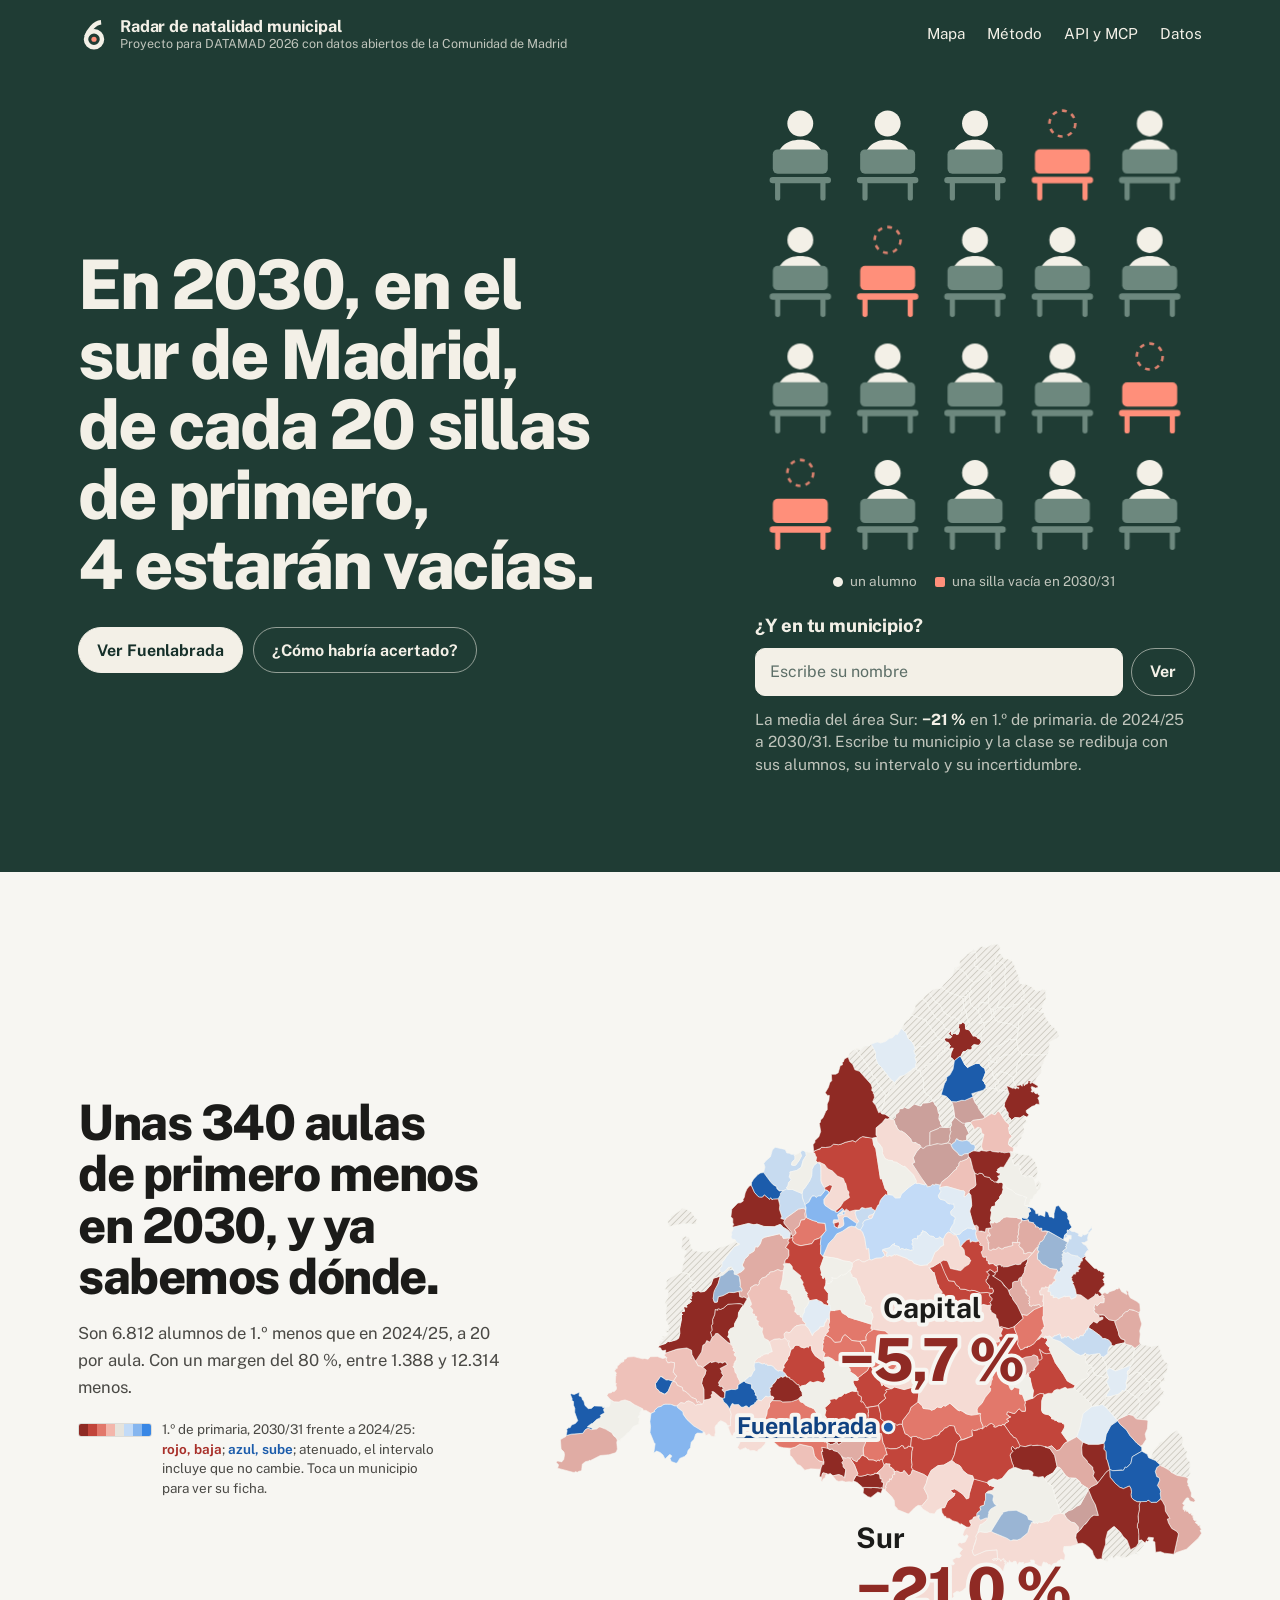
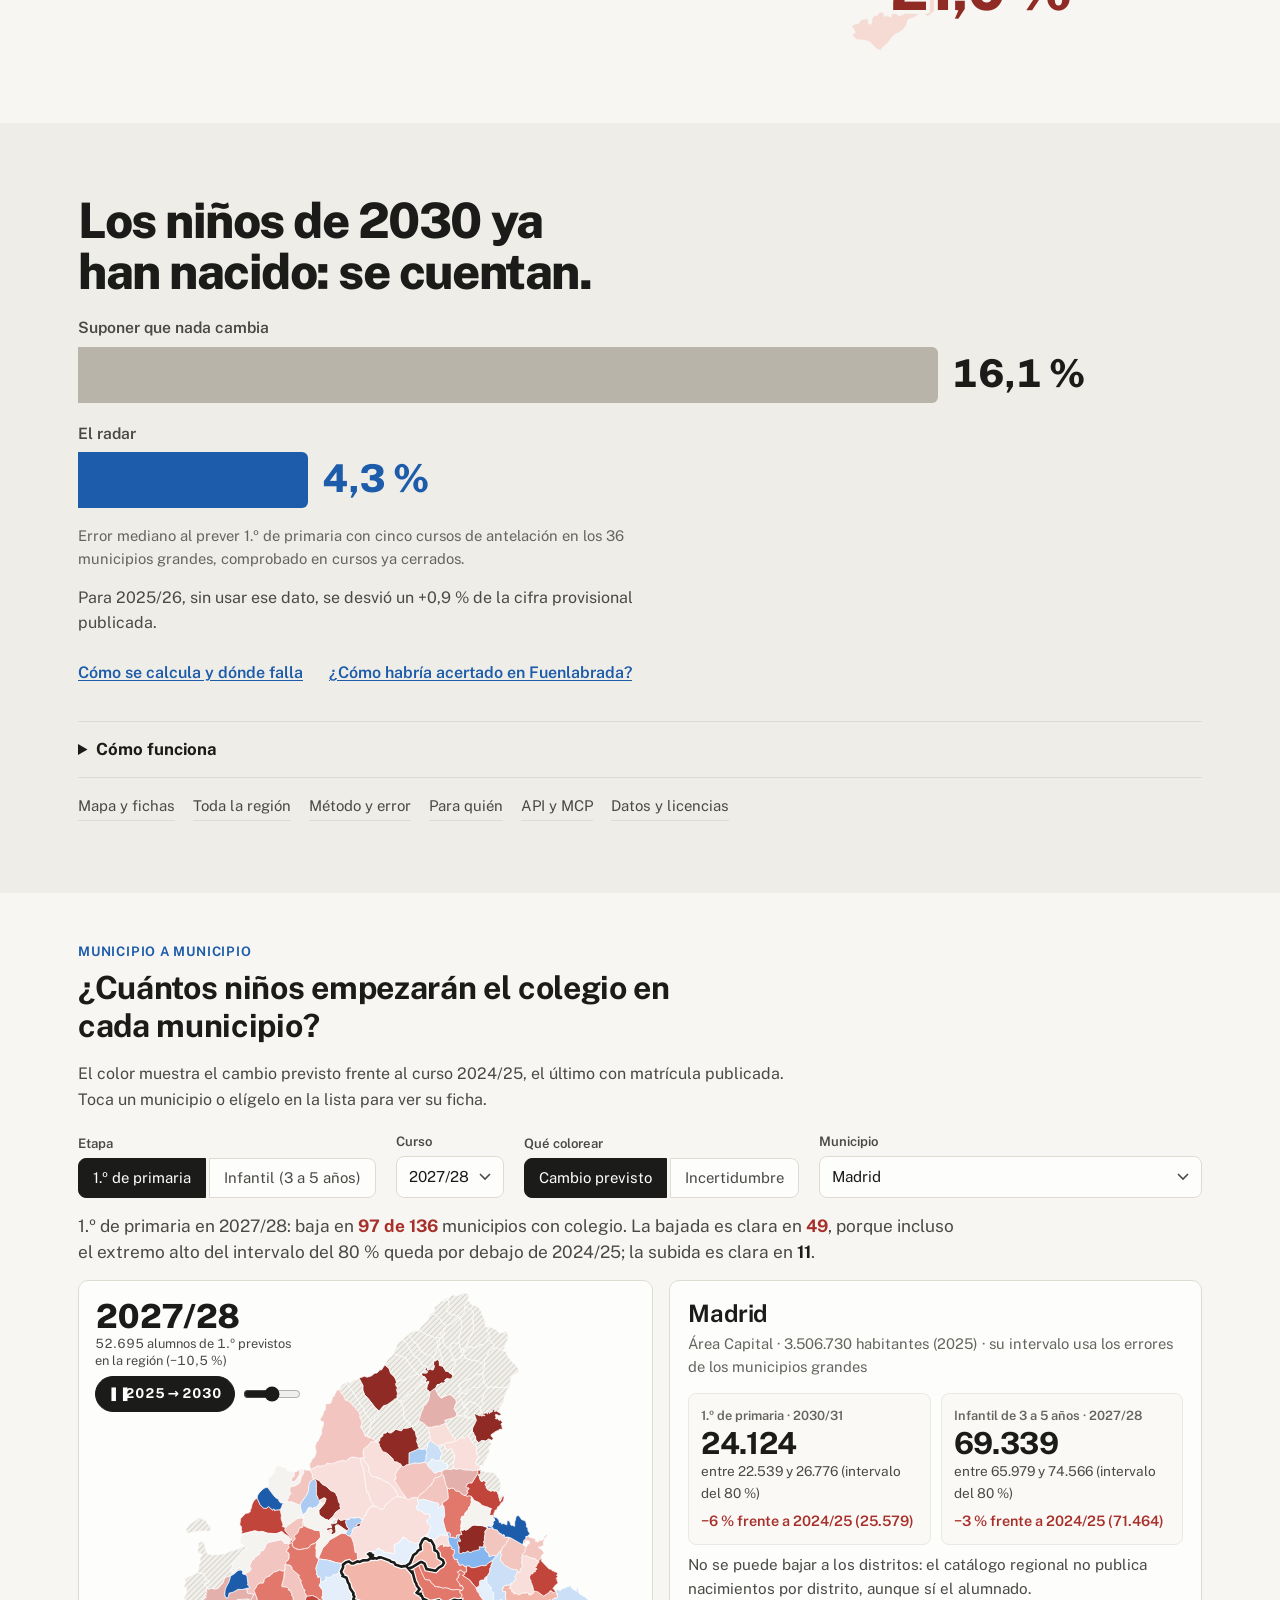
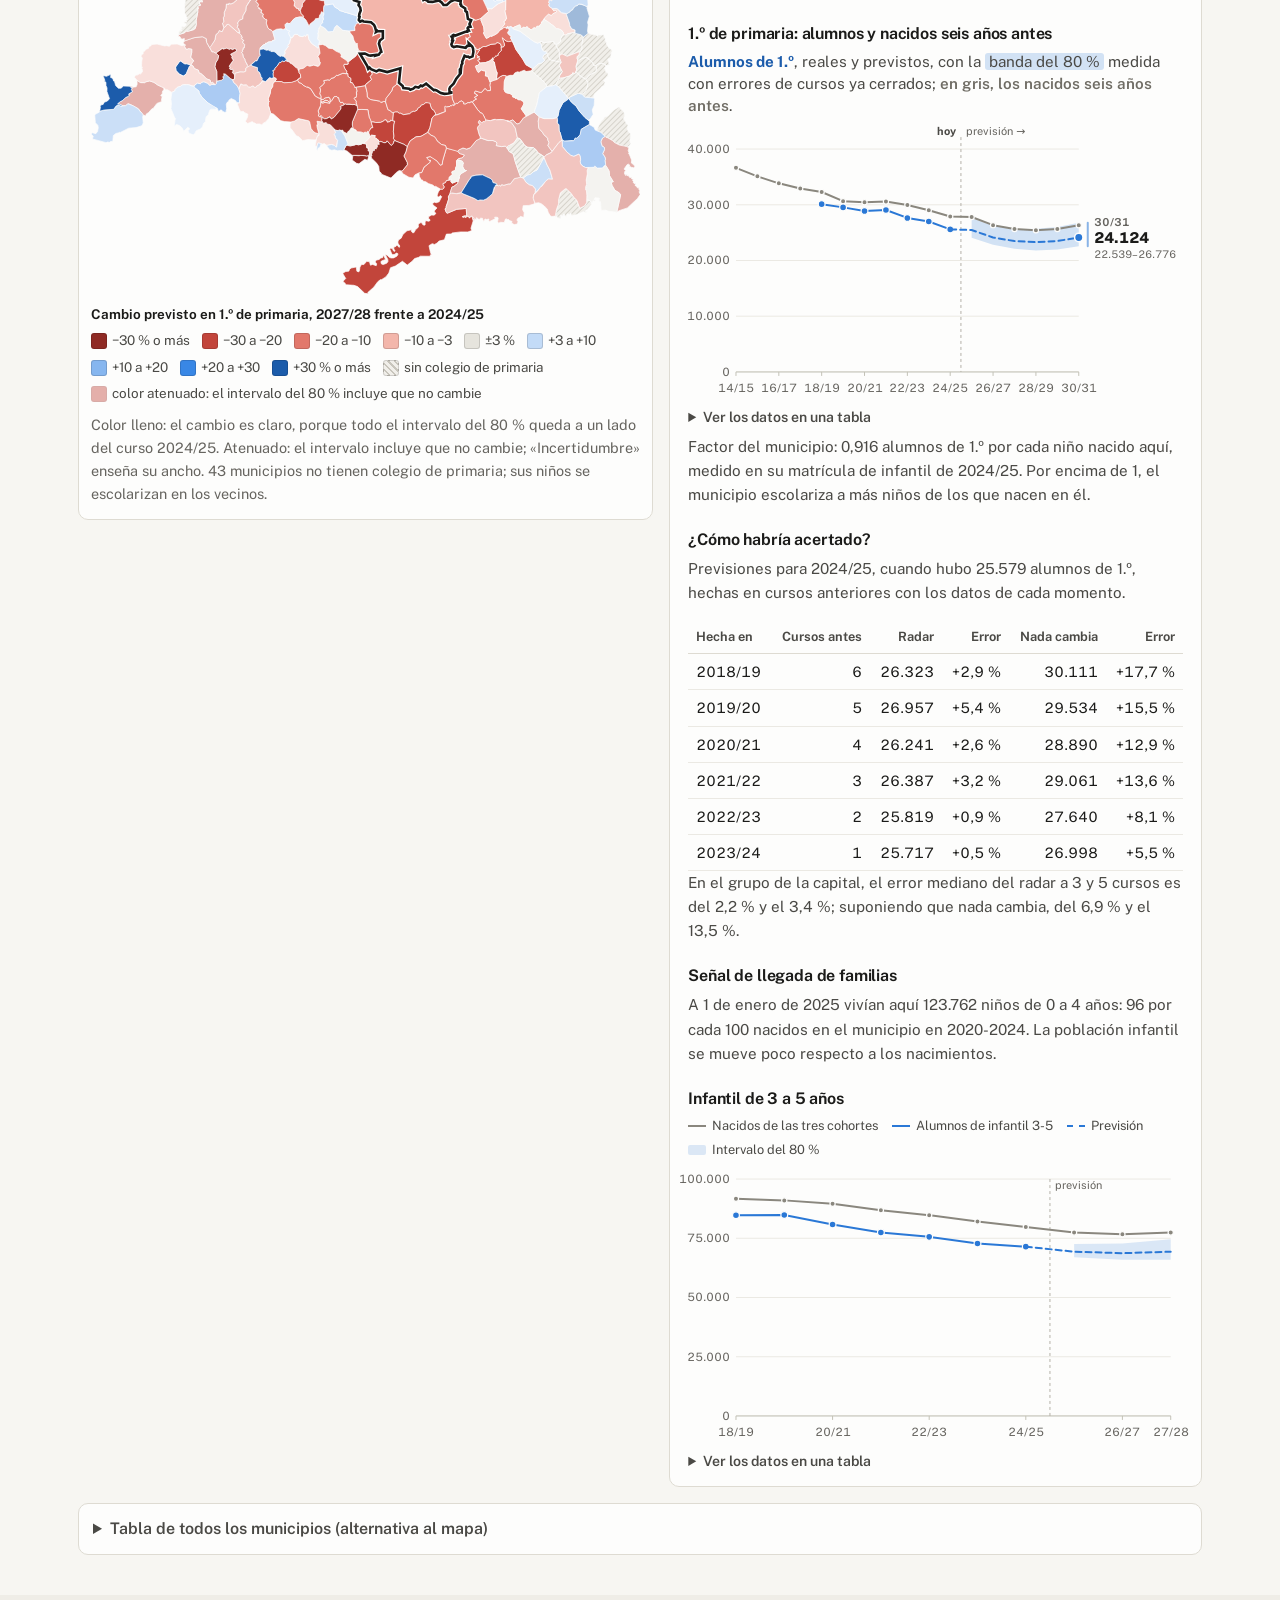
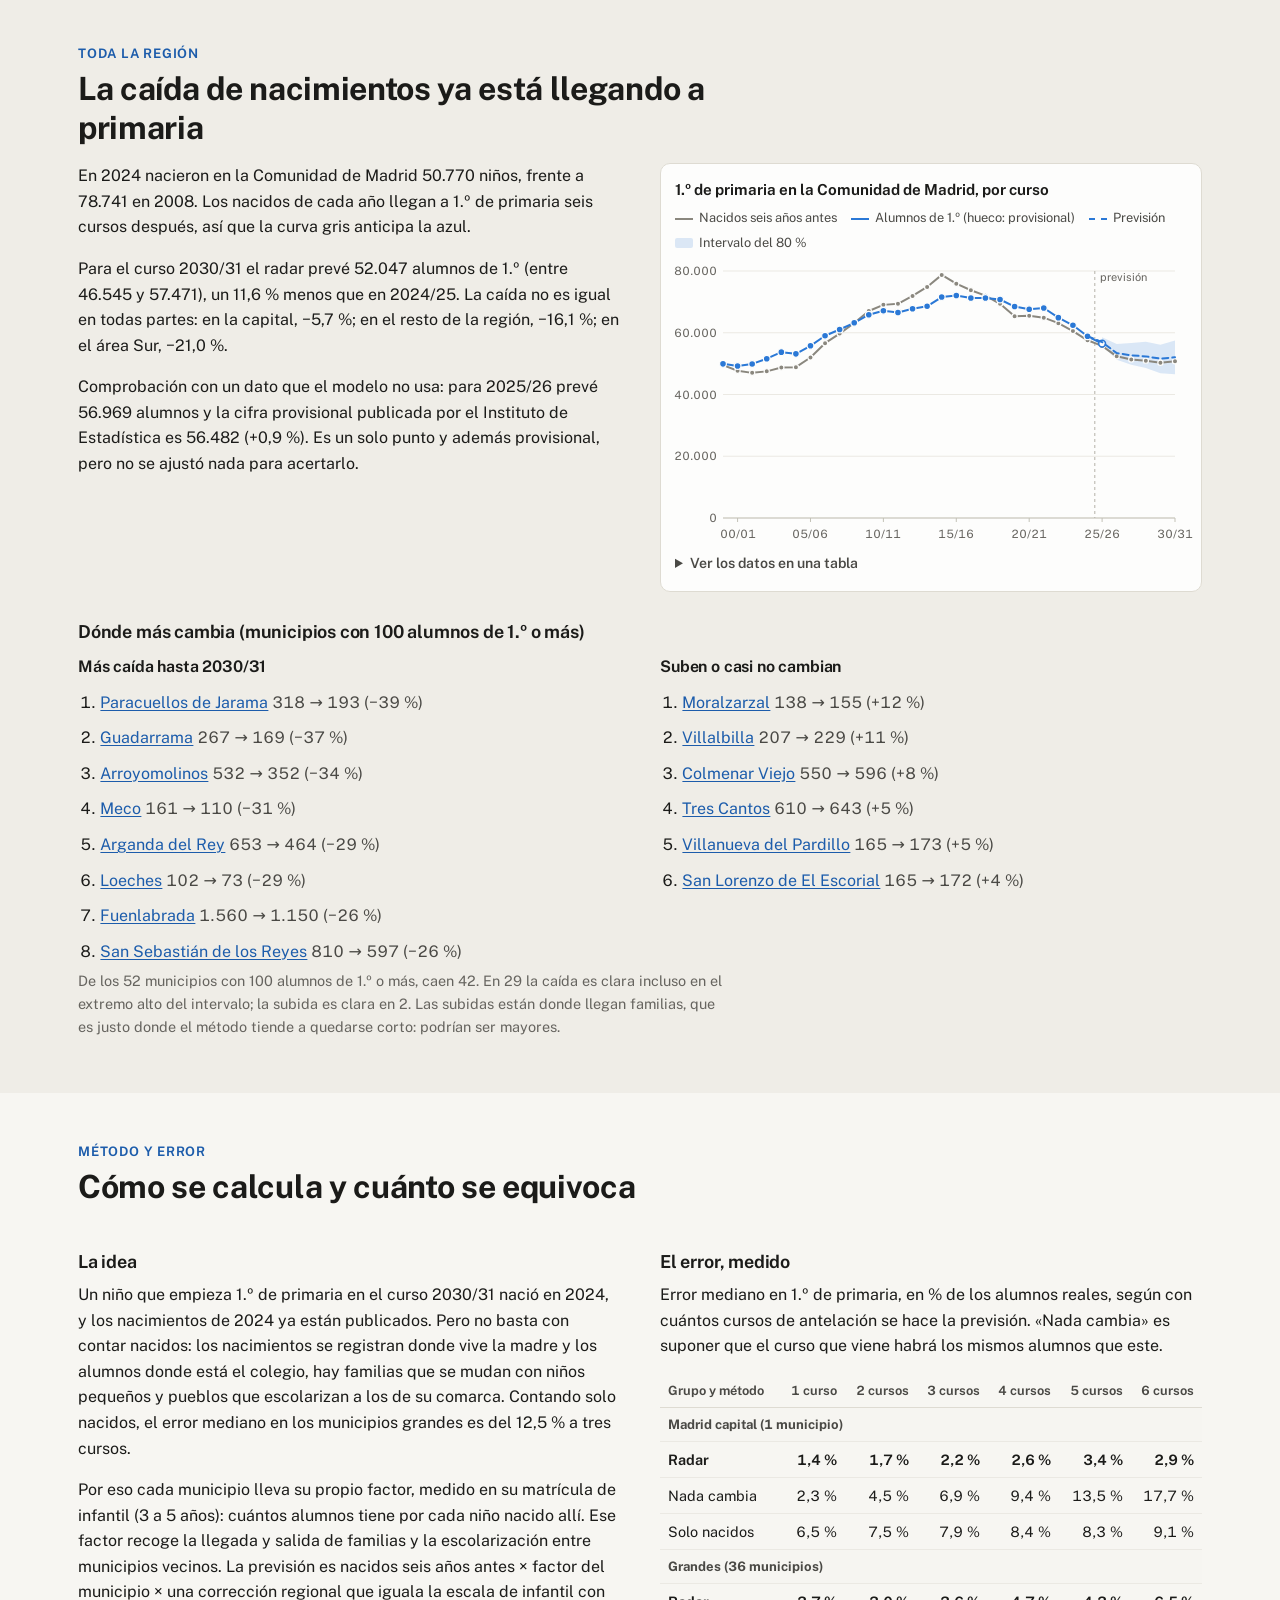
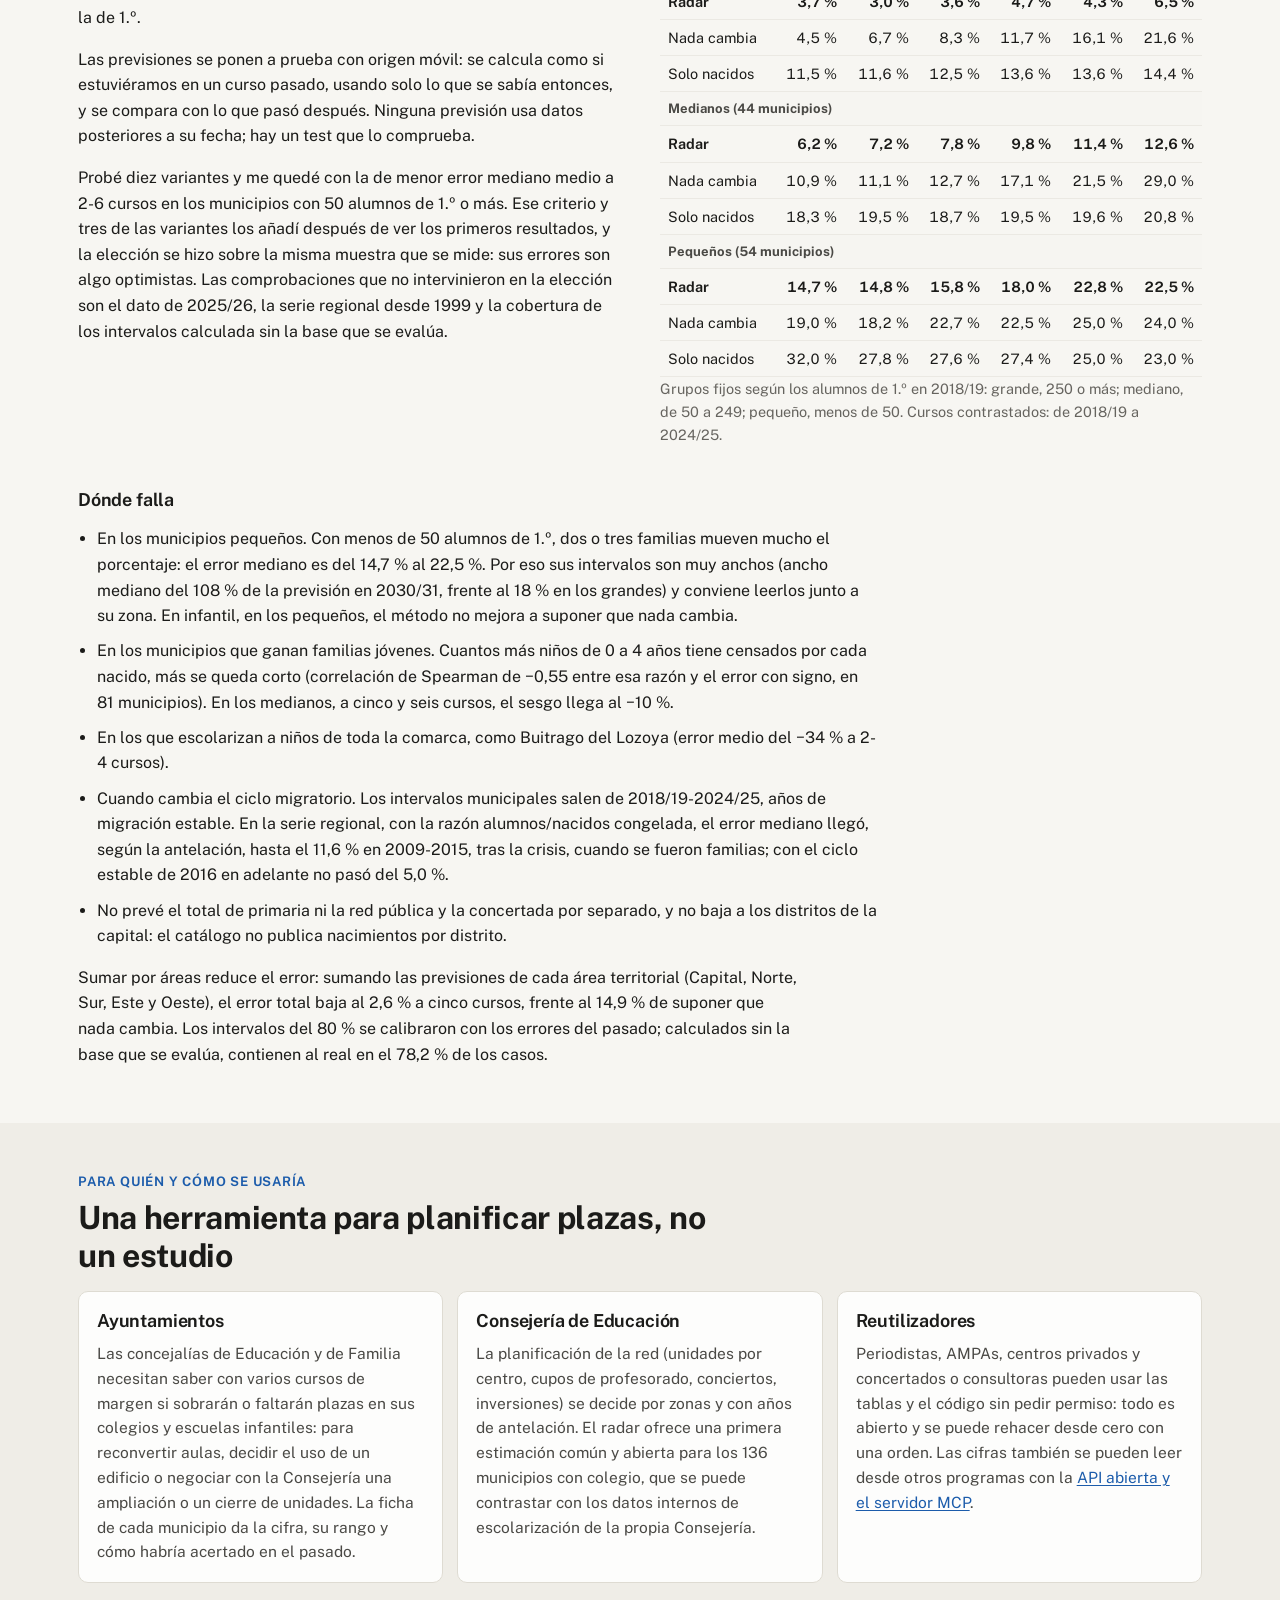
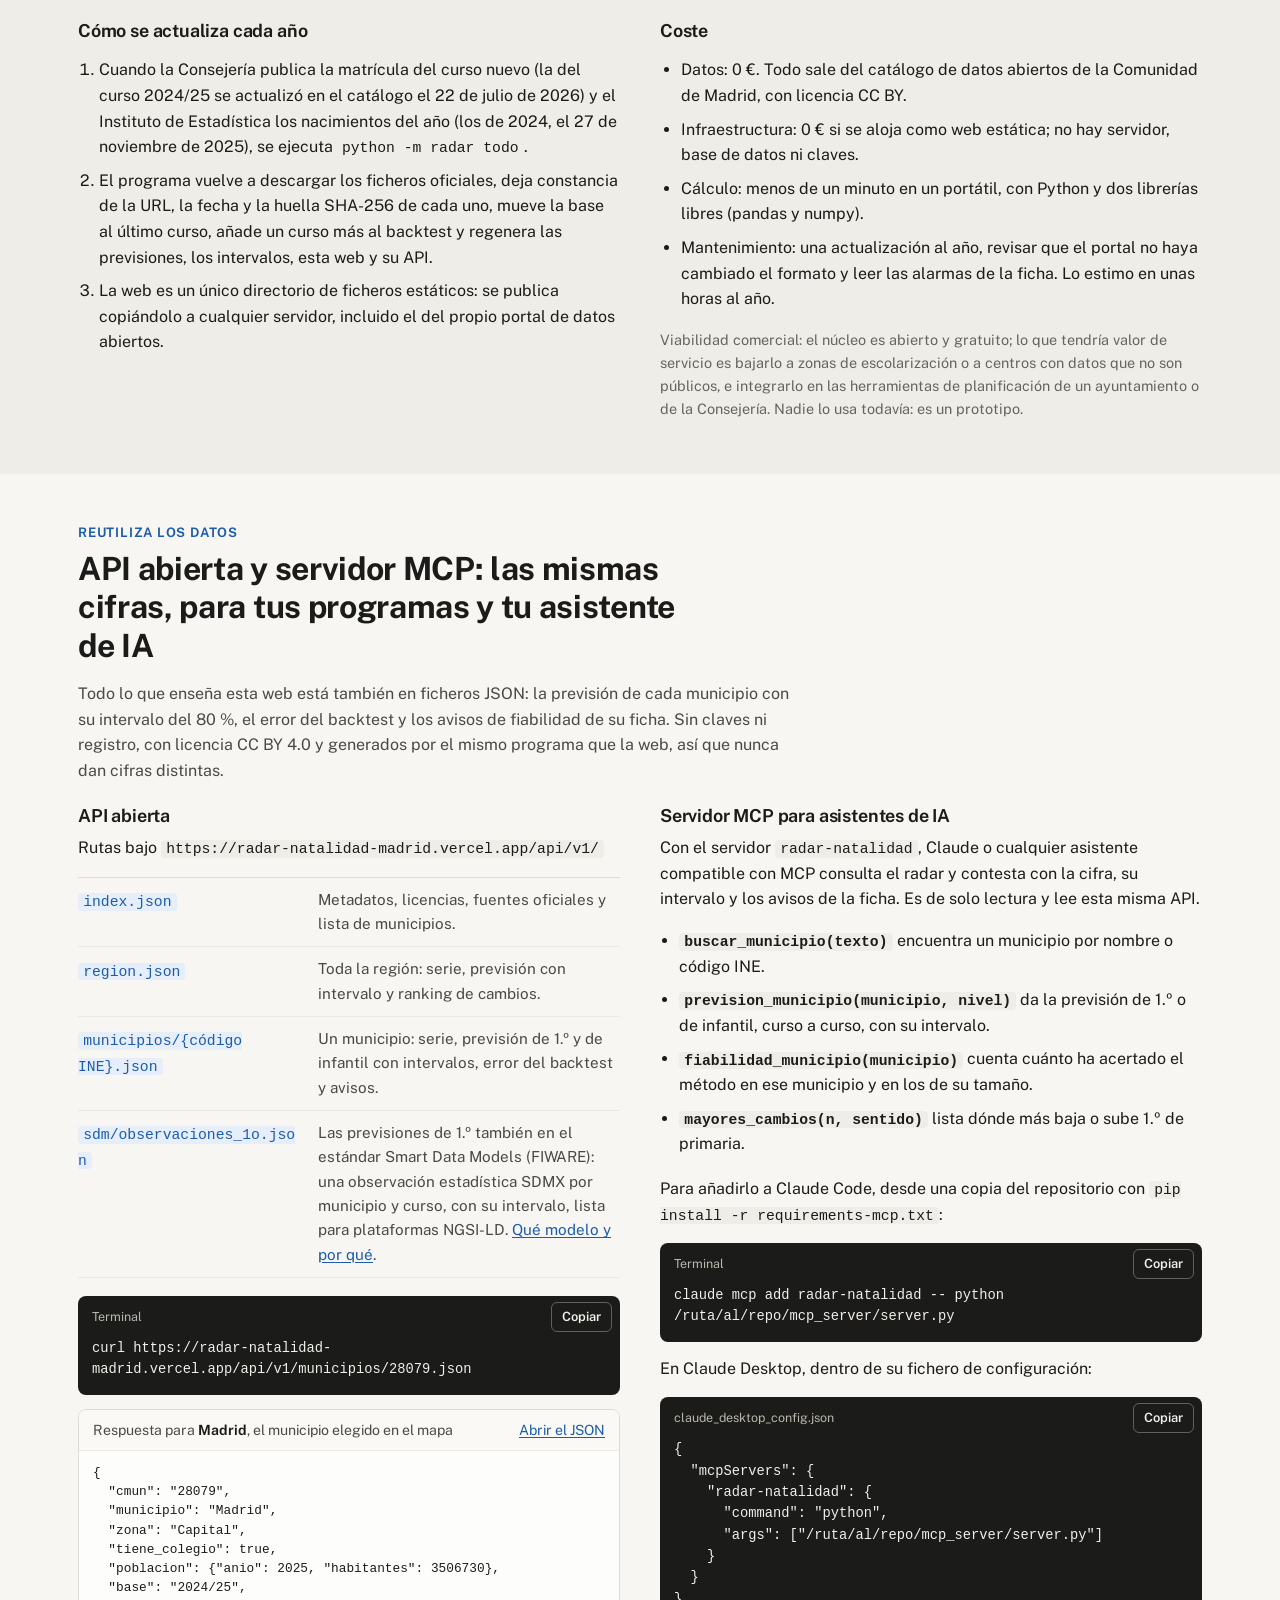
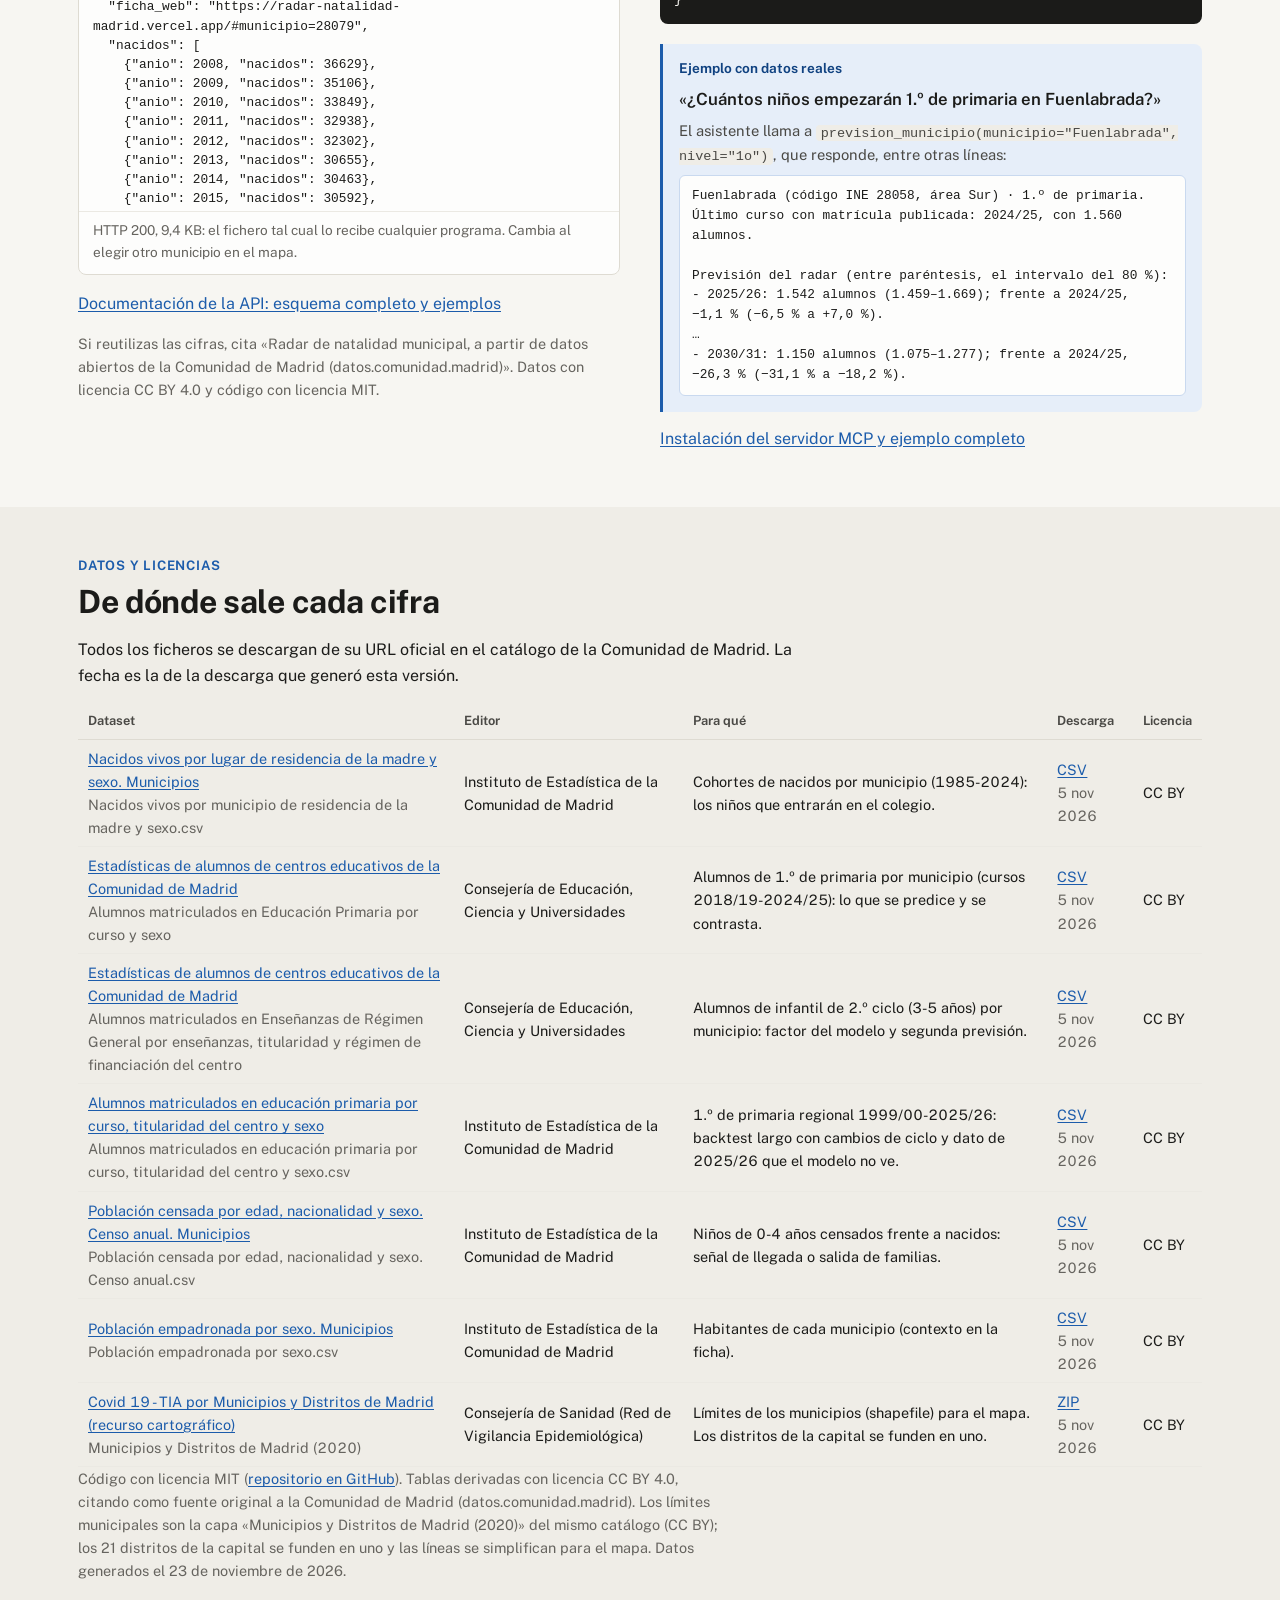
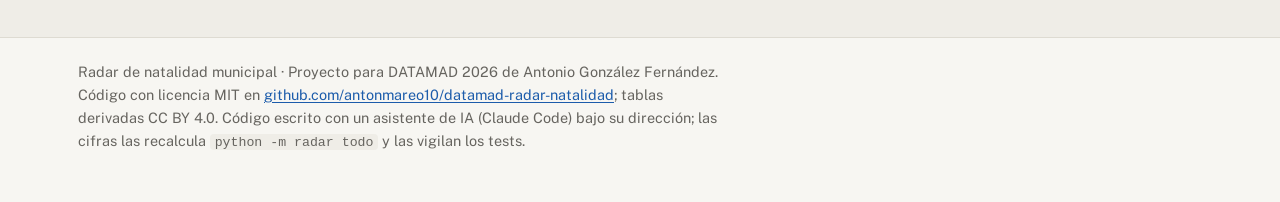
==== web/index.html @ 044edb86 "Big map in time: play 2024/25 -> 2030/31 year by year, with a scrubber A ▶ 2025 → 2030 button and a " ====
<!doctype html>
<html lang="es">
<head>
<meta charset="utf-8">
<meta name="viewport" content="width=device-width, initial-scale=1">
<title>Radar de natalidad municipal</title>
<meta name="description" content="Previsión abierta de los niños que entrarán en 1.º de primaria e infantil en cada municipio de la Comunidad de Madrid, con su error medido en cursos ya cerrados.">
<meta name="color-scheme" content="light">
<link rel="icon" href="favicon.svg" type="image/svg+xml">
<link rel="icon" href="favicon-32.png" type="image/png" sizes="32x32">
<link rel="apple-touch-icon" href="apple-touch-icon.png">
<meta name="theme-color" content="#1c5cab">
<meta property="og:type" content="website">
<meta property="og:locale" content="es_ES">
<meta property="og:site_name" content="Radar de natalidad municipal">
<meta property="og:title" content="En 2030, en el sur de Madrid, de cada 20 sillas de primero, 4 estarán vacías · Radar de natalidad municipal">
<meta property="og:description" content="Unas 340 aulas de 1.º de primaria menos en la Comunidad de Madrid en 2030/31, y ya sabemos dónde. Previsión abierta por municipio, con su error medido en cursos ya cerrados.">
<link rel="canonical" href="https://radar-natalidad-madrid.vercel.app/">
<meta property="og:url" content="https://radar-natalidad-madrid.vercel.app/">
<meta property="og:image" content="https://radar-natalidad-madrid.vercel.app/og.png?v=3">
<meta property="og:image:type" content="image/png">
<meta property="og:image:width" content="1200">
<meta property="og:image:height" content="630">
<meta property="og:image:alt" content="Veinte sillas de una clase de 1.º de primaria vistas desde atrás, cuatro de ellas vacías, junto a la frase «En 2030, en el sur de Madrid, de cada 20 sillas de primero, 4 estarán vacías.»">
<meta name="twitter:card" content="summary_large_image">
<meta name="twitter:title" content="En 2030, en el sur de Madrid, de cada 20 sillas de primero, 4 estarán vacías · Radar de natalidad municipal">
<meta name="twitter:description" content="Unas 340 aulas de 1.º de primaria menos en la Comunidad de Madrid en 2030/31, y ya sabemos dónde. Previsión abierta por municipio, con su error medido.">
<meta name="twitter:image" content="https://radar-natalidad-madrid.vercel.app/og.png?v=3">
<meta name="twitter:image:alt" content="Veinte sillas de clase, cuatro vacías, y la frase «En 2030, en el sur de Madrid, de cada 20 sillas de primero, 4 estarán vacías.»">
<script type="application/ld+json">
{
  "@context": "https://schema.org",
  "@graph": [
    {
      "@type": "Dataset",
      "@id": "https://radar-natalidad-madrid.vercel.app/#dataset",
      "name": "Radar de natalidad municipal",
      "description": "Previsión abierta de los niños que entrarán en 1.º de primaria e infantil en cada municipio de la Comunidad de Madrid, con su error medido en cursos ya cerrados. Unas 340 aulas de 1.º de primaria menos en 2030/31: 6.812 alumnos menos que en 2024/25, un 11,6 % menos. 4,3 % de error mediano a cinco cursos en los 36 municipios grandes, frente al 16,1 % de suponer que nada cambia. Hecha solo con datos del catálogo de datos abiertos de la Comunidad de Madrid.",
      "url": "https://radar-natalidad-madrid.vercel.app/",
      "inLanguage": "es-ES",
      "keywords": ["DATAMAD 2026", "datos abiertos", "Comunidad de Madrid", "natalidad", "matrícula", "1.º de primaria", "infantil", "previsión", "municipios"],
      "license": "https://creativecommons.org/licenses/by/4.0/",
      "isAccessibleForFree": true,
      "creator": { "@id": "https://radar-natalidad-madrid.vercel.app/#autor" },
      "spatialCoverage": { "@type": "Place", "name": "Comunidad de Madrid" },
      "temporalCoverage": "Curso base 2024/25; previsión de 1.º de primaria hasta 2030/31 y de infantil hasta 2027/28",
      "variableMeasured": ["Alumnos previstos de 1.º de primaria por municipio, con intervalo del 80 %", "Alumnos previstos de infantil (3 a 5 años) por municipio, con intervalo del 80 %"],
      "isBasedOn": { "@type": "DataCatalog", "name": "Catálogo de datos abiertos de la Comunidad de Madrid", "url": "https://datos.comunidad.madrid" },
      "distribution": [
        { "@type": "DataDownload", "name": "API abierta: índice, licencias y fuentes", "encodingFormat": "application/json", "contentUrl": "https://radar-natalidad-madrid.vercel.app/api/v1/index.json" },
        { "@type": "DataDownload", "name": "API abierta: toda la región", "encodingFormat": "application/json", "contentUrl": "https://radar-natalidad-madrid.vercel.app/api/v1/region.json" }
      ]
    },
    {
      "@type": "SoftwareSourceCode",
      "@id": "https://radar-natalidad-madrid.vercel.app/#codigo",
      "name": "Radar de natalidad municipal",
      "description": "Código que descarga los datos del catálogo de la Comunidad de Madrid, calcula las previsiones y sus intervalos, mide el error en cursos ya cerrados y genera esta web, su API y un servidor MCP. Se rehace desde cero con python -m radar todo.",
      "codeRepository": "https://github.com/antonmareo10/datamad-radar-natalidad",
      "programmingLanguage": "Python",
      "license": "https://opensource.org/licenses/MIT",
      "author": { "@id": "https://radar-natalidad-madrid.vercel.app/#autor" },
      "inLanguage": "es-ES"
    },
    {
      "@type": "Person",
      "@id": "https://radar-natalidad-madrid.vercel.app/#autor",
      "name": "Antonio González Fernández"
    }
  ]
}
</script>
<script>/* precarga la letra en la web publicada; en la copia sin internet (file://) el navegador la bloquearía */ if (location.protocol !== "file:") { var l = document.createElement("link"); l.rel = "preload"; l.as = "font"; l.type = "font/woff2"; l.crossOrigin = "anonymous"; l.href = "fuentes/PublicSans.woff2"; document.head.appendChild(l); }</script>
<link rel="stylesheet" href="estilo.css">
</head>
<body>
<a class="saltar" href="#principal">Saltar al contenido</a>

<header class="cabecera pizarra">
  <div class="contenedor barra">
    <a class="titulo-marca" href="#principal">
      <svg class="marca" viewBox="0 0 32 32" width="32" height="32" aria-hidden="true" focusable="false"><circle cx="16" cy="20.25" r="8" fill="none" stroke="currentColor" stroke-width="4.5"/><path d="M8.482 17.514C10.603 11.688 16.1 4.1 23.1 3.35" fill="none" stroke="currentColor" stroke-width="4.5"/><circle cx="16" cy="20.25" r="2.6" fill="#ff8f7a"/></svg>
      <span class="marca-texto"><span class="marca-nombre">Radar de natalidad municipal</span><span class="antetitulo">Proyecto para DATAMAD 2026 con datos abiertos de la Comunidad de Madrid</span></span>
    </a>
    <nav class="barra-nav" aria-label="Atajos">
      <a href="#mapa">Mapa</a><a href="#metodo">Método</a><a href="#reutiliza">API y MCP</a><a href="#datos">Datos</a>
    </nav>
  </div>
  <div class="contenedor heroe">
    <h1 class="titular">En 2030, en el sur de Madrid, de cada 20&nbsp;sillas de primero, 4&nbsp;estarán vacías.</h1>
    <p class="heroe-sub">Previsión abierta de alumnos de 1.º en los <span data-r="resumen.proyeccion_1o.municipios_con_colegio">136</span> municipios con colegio hasta <span data-r="cursos_p1.-1">2030/31</span>, con su error medido. Solo datos abiertos de la Comunidad de Madrid.</p>
    <figure class="aula">
      <svg class="aula-sillas" viewBox="0 0 272 286" width="272" height="286" role="img" aria-labelledby="aula-titulo">
        <title id="aula-titulo">Veinte sillas de una clase de 1.º de primaria vistas desde atrás: dieciséis con un niño y cuatro vacías, como el −21 % previsto en el área Sur.</title>
          <g class="silla" transform="translate(8 6)"><g class="nino"><circle cx="20" cy="11" r="8"/><path d="M5 37C5 26 11 21 20 21S35 26 35 37Z"/></g><rect class="respaldo" x="3" y="27" width="34" height="15" rx="3"/><rect class="asiento" x="1" y="44" width="38" height="4" rx="2"/><path class="patas" d="M6 48v9M34 48v9"/></g>
          <g class="silla" transform="translate(62 6)"><g class="nino"><circle cx="20" cy="11" r="8"/><path d="M5 37C5 26 11 21 20 21S35 26 35 37Z"/></g><rect class="respaldo" x="3" y="27" width="34" height="15" rx="3"/><rect class="asiento" x="1" y="44" width="38" height="4" rx="2"/><path class="patas" d="M6 48v9M34 48v9"/></g>
          <g class="silla" transform="translate(116 6)"><g class="nino"><circle cx="20" cy="11" r="8"/><path d="M5 37C5 26 11 21 20 21S35 26 35 37Z"/></g><rect class="respaldo" x="3" y="27" width="34" height="15" rx="3"/><rect class="asiento" x="1" y="44" width="38" height="4" rx="2"/><path class="patas" d="M6 48v9M34 48v9"/></g>
          <g class="silla vacia" style="--i:0" transform="translate(170 6)"><g class="nino"><circle cx="20" cy="11" r="8"/><path d="M5 37C5 26 11 21 20 21S35 26 35 37Z"/></g><circle class="hueco" cx="20" cy="11" r="8"/><rect class="respaldo" x="3" y="27" width="34" height="15" rx="3"/><rect class="asiento" x="1" y="44" width="38" height="4" rx="2"/><path class="patas" d="M6 48v9M34 48v9"/></g>
          <g class="silla" transform="translate(224 6)"><g class="nino"><circle cx="20" cy="11" r="8"/><path d="M5 37C5 26 11 21 20 21S35 26 35 37Z"/></g><rect class="respaldo" x="3" y="27" width="34" height="15" rx="3"/><rect class="asiento" x="1" y="44" width="38" height="4" rx="2"/><path class="patas" d="M6 48v9M34 48v9"/></g>
          <g class="silla" transform="translate(8 78)"><g class="nino"><circle cx="20" cy="11" r="8"/><path d="M5 37C5 26 11 21 20 21S35 26 35 37Z"/></g><rect class="respaldo" x="3" y="27" width="34" height="15" rx="3"/><rect class="asiento" x="1" y="44" width="38" height="4" rx="2"/><path class="patas" d="M6 48v9M34 48v9"/></g>
          <g class="silla vacia" style="--i:1" transform="translate(62 78)"><g class="nino"><circle cx="20" cy="11" r="8"/><path d="M5 37C5 26 11 21 20 21S35 26 35 37Z"/></g><circle class="hueco" cx="20" cy="11" r="8"/><rect class="respaldo" x="3" y="27" width="34" height="15" rx="3"/><rect class="asiento" x="1" y="44" width="38" height="4" rx="2"/><path class="patas" d="M6 48v9M34 48v9"/></g>
          <g class="silla" transform="translate(116 78)"><g class="nino"><circle cx="20" cy="11" r="8"/><path d="M5 37C5 26 11 21 20 21S35 26 35 37Z"/></g><rect class="respaldo" x="3" y="27" width="34" height="15" rx="3"/><rect class="asiento" x="1" y="44" width="38" height="4" rx="2"/><path class="patas" d="M6 48v9M34 48v9"/></g>
          <g class="silla" transform="translate(170 78)"><g class="nino"><circle cx="20" cy="11" r="8"/><path d="M5 37C5 26 11 21 20 21S35 26 35 37Z"/></g><rect class="respaldo" x="3" y="27" width="34" height="15" rx="3"/><rect class="asiento" x="1" y="44" width="38" height="4" rx="2"/><path class="patas" d="M6 48v9M34 48v9"/></g>
          <g class="silla" transform="translate(224 78)"><g class="nino"><circle cx="20" cy="11" r="8"/><path d="M5 37C5 26 11 21 20 21S35 26 35 37Z"/></g><rect class="respaldo" x="3" y="27" width="34" height="15" rx="3"/><rect class="asiento" x="1" y="44" width="38" height="4" rx="2"/><path class="patas" d="M6 48v9M34 48v9"/></g>
          <g class="silla" transform="translate(8 150)"><g class="nino"><circle cx="20" cy="11" r="8"/><path d="M5 37C5 26 11 21 20 21S35 26 35 37Z"/></g><rect class="respaldo" x="3" y="27" width="34" height="15" rx="3"/><rect class="asiento" x="1" y="44" width="38" height="4" rx="2"/><path class="patas" d="M6 48v9M34 48v9"/></g>
          <g class="silla" transform="translate(62 150)"><g class="nino"><circle cx="20" cy="11" r="8"/><path d="M5 37C5 26 11 21 20 21S35 26 35 37Z"/></g><rect class="respaldo" x="3" y="27" width="34" height="15" rx="3"/><rect class="asiento" x="1" y="44" width="38" height="4" rx="2"/><path class="patas" d="M6 48v9M34 48v9"/></g>
          <g class="silla" transform="translate(116 150)"><g class="nino"><circle cx="20" cy="11" r="8"/><path d="M5 37C5 26 11 21 20 21S35 26 35 37Z"/></g><rect class="respaldo" x="3" y="27" width="34" height="15" rx="3"/><rect class="asiento" x="1" y="44" width="38" height="4" rx="2"/><path class="patas" d="M6 48v9M34 48v9"/></g>
          <g class="silla" transform="translate(170 150)"><g class="nino"><circle cx="20" cy="11" r="8"/><path d="M5 37C5 26 11 21 20 21S35 26 35 37Z"/></g><rect class="respaldo" x="3" y="27" width="34" height="15" rx="3"/><rect class="asiento" x="1" y="44" width="38" height="4" rx="2"/><path class="patas" d="M6 48v9M34 48v9"/></g>
          <g class="silla vacia" style="--i:2" transform="translate(224 150)"><g class="nino"><circle cx="20" cy="11" r="8"/><path d="M5 37C5 26 11 21 20 21S35 26 35 37Z"/></g><circle class="hueco" cx="20" cy="11" r="8"/><rect class="respaldo" x="3" y="27" width="34" height="15" rx="3"/><rect class="asiento" x="1" y="44" width="38" height="4" rx="2"/><path class="patas" d="M6 48v9M34 48v9"/></g>
          <g class="silla vacia" style="--i:3" transform="translate(8 222)"><g class="nino"><circle cx="20" cy="11" r="8"/><path d="M5 37C5 26 11 21 20 21S35 26 35 37Z"/></g><circle class="hueco" cx="20" cy="11" r="8"/><rect class="respaldo" x="3" y="27" width="34" height="15" rx="3"/><rect class="asiento" x="1" y="44" width="38" height="4" rx="2"/><path class="patas" d="M6 48v9M34 48v9"/></g>
          <g class="silla" transform="translate(62 222)"><g class="nino"><circle cx="20" cy="11" r="8"/><path d="M5 37C5 26 11 21 20 21S35 26 35 37Z"/></g><rect class="respaldo" x="3" y="27" width="34" height="15" rx="3"/><rect class="asiento" x="1" y="44" width="38" height="4" rx="2"/><path class="patas" d="M6 48v9M34 48v9"/></g>
          <g class="silla" transform="translate(116 222)"><g class="nino"><circle cx="20" cy="11" r="8"/><path d="M5 37C5 26 11 21 20 21S35 26 35 37Z"/></g><rect class="respaldo" x="3" y="27" width="34" height="15" rx="3"/><rect class="asiento" x="1" y="44" width="38" height="4" rx="2"/><path class="patas" d="M6 48v9M34 48v9"/></g>
          <g class="silla" transform="translate(170 222)"><g class="nino"><circle cx="20" cy="11" r="8"/><path d="M5 37C5 26 11 21 20 21S35 26 35 37Z"/></g><rect class="respaldo" x="3" y="27" width="34" height="15" rx="3"/><rect class="asiento" x="1" y="44" width="38" height="4" rx="2"/><path class="patas" d="M6 48v9M34 48v9"/></g>
          <g class="silla" transform="translate(224 222)"><g class="nino"><circle cx="20" cy="11" r="8"/><path d="M5 37C5 26 11 21 20 21S35 26 35 37Z"/></g><rect class="respaldo" x="3" y="27" width="34" height="15" rx="3"/><rect class="asiento" x="1" y="44" width="38" height="4" rx="2"/><path class="patas" d="M6 48v9M34 48v9"/></g>
      </svg>
      <figcaption class="aula-pie" aria-hidden="true"><span class="ley-nino">un alumno</span><span class="ley-vacia" id="tm-ley"><span>una silla vacía en <span data-r="cursos_p1.-1">2030/31</span></span></span></figcaption>
      <form class="tm" id="tm" role="search" action="#" autocomplete="off">
        <label class="tm-etq" for="tm-buscar">¿Y en tu municipio?</label>
        <div class="tm-fila">
          <input class="tm-campo" id="tm-buscar" name="m" type="text" list="tm-lista" placeholder="Escribe su nombre" inputmode="search" enterkeyhint="search" spellcheck="false" autocapitalize="words" aria-describedby="tm-texto">
          <button class="tm-ver" type="submit">Ver</button>
        </div>
        <datalist id="tm-lista"></datalist>
      </form>
      <p class="tm-texto" id="tm-texto" aria-live="polite">La media del área Sur: <strong><span data-r="resumen.proyeccion_1o.por_area_cambio_pct.Sur" data-f="pct">−21 %</span></strong> en 1.º de primaria. de <span data-r="base">2024/25</span> a <span data-r="cursos_p1.-1">2030/31</span>. Escribe tu municipio y la clase se redibuja con sus alumnos, su intervalo y su incertidumbre.</p>
      <p class="tm-pie"><a class="tm-ficha" id="tm-ficha" href="#mapa" hidden>Ver su ficha →</a></p>
    </figure>
    <div class="acciones">
      <a class="boton" href="#municipio=28058" data-ir="28058" data-destino="ficha">Ver Fuenlabrada</a>
      <a class="boton boton-sec" href="#municipio=28058" data-ir="28058" data-destino="acierto">¿Cómo habría acertado?</a>
    </div>
  </div>
</header>

<main id="principal">
  <noscript><p class="contenedor aviso">La página necesita JavaScript para dibujar el mapa y las fichas. Las tablas completas están en la carpeta <code>resultados/</code> del repositorio.</p></noscript>

  <section class="tramo tramo-mapa" aria-labelledby="t-aulas">
    <div class="contenedor tramo-mapa-rejilla">
      <div class="tramo-mapa-texto">
        <h2 id="t-aulas" class="frase">Unas <span data-r="aulas_menos">340</span> aulas de primero menos en 2030, y ya sabemos dónde.</h2>
        <p class="frase-sub">Son <span data-r="alumnos_menos">6.812</span> alumnos de 1.º menos que en <span data-r="base">2024/25</span>, a 20 por aula. Con un margen del 80&nbsp;%, entre <span data-r="menos_lo">1.388</span> y <span data-r="menos_hi">12.314</span> menos.</p>
        <p class="portada-pie">
          <span class="portada-escala" aria-hidden="true"><i style="background:#8f2a24"></i><i style="background:#c2453b"></i><i style="background:#e2786b"></i><i style="background:#f3b6ab"></i><i style="background:#e6e4dd"></i><i style="background:#c3dbf7"></i><i style="background:#86b6ef"></i><i style="background:#3987e5"></i></span>
          <span>1.º de primaria, <span data-r="cursos_p1.-1">2030/31</span> frente a <span data-r="base">2024/25</span>: <b class="baja">rojo, baja</b>; <b class="sube">azul, sube</b>; atenuado, el intervalo incluye que no cambie. Toca un municipio para ver su ficha.</span>
        </p>
      </div>
      <figure class="heroe-mapa">
        <div class="portada-caja">
          <svg id="svg-portada" viewBox="0 0 1000 1094" role="img" aria-labelledby="portada-titulo"><title id="portada-titulo">Mapa del cambio previsto en 1.º de primaria por municipio. Toca un municipio para ver su ficha.</title></svg>
        </div>
      </figure>
    </div>
  </section>

  <section class="tramo tramo-fiable" aria-labelledby="t-fiable">
    <div class="contenedor">
      <h2 id="t-fiable" class="frase">Los niños de <span data-r="anio_ancla">2030</span> ya han nacido: se cuentan.</h2>
      <figure class="barras">
        <div class="bf">
          <span class="bf-etq">Suponer que nada cambia</span>
          <div class="bf-pista"><span class="bf-barra bf-ingenuo" data-barra="resumen.backtest_1o.mdape.grande.5.ingenuo" style="--p:1"></span><span class="bf-num" data-r="resumen.backtest_1o.mdape.grande.5.ingenuo" data-f="pct1abs">16,1&nbsp;%</span></div>
        </div>
        <div class="bf">
          <span class="bf-etq">El radar</span>
          <div class="bf-pista"><span class="bf-barra bf-radar" data-barra="resumen.backtest_1o.mdape.grande.5.radar" style="--p:0.267"></span><span class="bf-num" data-r="resumen.backtest_1o.mdape.grande.5.radar" data-f="pct1abs">4,3&nbsp;%</span></div>
        </div>
        <figcaption>Error mediano al prever 1.º de primaria con cinco cursos de antelación en los <span data-r="resumen.backtest_1o.municipios_por_grupo.grande">36</span> municipios grandes, comprobado en cursos ya cerrados.</figcaption>
      </figure>
      <p class="fiable-extra">Para <span data-r="resumen.proyeccion_1o.comprobacion_fuera_de_muestra.curso">2025/26</span>, sin usar ese dato, se desvió un <span data-r="resumen.proyeccion_1o.comprobacion_fuera_de_muestra.error_pct" data-f="pct1">+0,9 %</span> de la cifra provisional publicada.</p>
      <p class="fiable-enlaces"><a href="#metodo">Cómo se calcula y dónde falla</a><a href="#municipio=28058" data-ir="28058" data-destino="acierto">¿Cómo habría acertado en Fuenlabrada?</a></p>

      <details class="como-funciona" id="como-funciona">
        <summary>Cómo funciona</summary>
        <p class="entradilla">El radar convierte los nacimientos y la matrícula que publica la Comunidad de Madrid en una previsión de cuántos alumnos entrarán en 1.º de primaria y en infantil en cada municipio, con un margen de error medido en cursos que ya han terminado.</p>
        <div class="cifras" id="cifras"></div>
      </details>

      <nav class="indice" aria-label="Secciones de la página">
        <ul>
          <li><a href="#mapa">Mapa y fichas</a></li>
          <li><a href="#region">Toda la región</a></li>
          <li><a href="#metodo">Método y error</a></li>
          <li><a href="#uso">Para quién</a></li>
          <li><a href="#reutiliza">API y MCP</a></li>
          <li><a href="#datos">Datos y licencias</a></li>
        </ul>
      </nav>
    </div>
  </section>

  <section id="mapa" class="bloque" aria-labelledby="t-mapa">
    <div class="contenedor">
      <p class="kicker">Municipio a municipio</p>
      <h2 id="t-mapa">¿Cuántos niños empezarán el colegio en cada municipio?</h2>
      <p class="lead">El color muestra el cambio previsto frente al curso <span data-r="base"></span>, el último con matrícula publicada. Toca un municipio o elígelo en la lista para ver su ficha.</p>

      <form class="controles" id="controles" onsubmit="return false">
        <fieldset class="segmentado">
          <legend>Etapa</legend>
          <label><input type="radio" name="nivel" value="p1" checked><span>1.º de primaria</span></label>
          <label><input type="radio" name="nivel" value="pi"><span>Infantil (3 a 5 años)</span></label>
        </fieldset>
        <div class="campo">
          <label for="sel-curso">Curso</label>
          <select id="sel-curso"></select>
        </div>
        <fieldset class="segmentado">
          <legend>Qué colorear</legend>
          <label><input type="radio" name="modo" value="cambio" checked><span>Cambio previsto</span></label>
          <label><input type="radio" name="modo" value="ancho"><span>Incertidumbre</span></label>
        </fieldset>
        <div class="campo campo-ancho">
          <label for="sel-muni">Municipio</label>
          <select id="sel-muni"></select>
        </div>
      </form>

      <p class="resumen-mapa" id="resumen-mapa"></p>

      <div class="rejilla-mapa">
        <figure class="tarjeta mapa-fig">
          <div class="mapa-caja" id="mapa-caja">
            <svg id="svg-mapa" viewBox="0 0 1000 1094" role="img" aria-labelledby="mapa-titulo mapa-desc">
              <title id="mapa-titulo">Mapa de los municipios de la Comunidad de Madrid</title>
              <desc id="mapa-desc">Coroplético del cambio previsto por municipio. La misma información está en la tabla de municipios, debajo del mapa.</desc>
            </svg>
            <div class="tiempo" id="tiempo">
              <p class="tiempo-anio" aria-hidden="true"><span class="tiempo-curso" id="tiempo-curso">2030/31</span><span class="tiempo-total" id="tiempo-total"></span></p>
              <div class="tiempo-mandos">
                <button type="button" class="tiempo-play" id="tiempo-play" aria-label="Reproducir el mapa de 2025 a 2030"><span class="tiempo-icono" aria-hidden="true">▶</span> 2025 → 2030</button>
                <input type="range" class="tiempo-rango" id="tiempo-rango" min="0" max="6" step="1" value="6" aria-label="Curso que enseña el mapa" aria-valuetext="2030/31">
              </div>
            </div>
            <div class="tooltip" id="tooltip" hidden></div>
          </div>
          <figcaption>
            <div class="leyenda" id="leyenda"></div>
            <p class="nota" id="nota-mapa"></p>
          </figcaption>
        </figure>
        <article class="tarjeta ficha" id="ficha" aria-labelledby="ficha-titulo"></article>
      </div>
      <p class="sr-only" aria-live="polite" id="anuncio"></p>

      <details class="tarjeta desplegable" id="tabla-munis">
        <summary>Tabla de todos los municipios (alternativa al mapa)</summary>
        <div class="tabla-scroll">
          <table class="tabla" id="tabla-municipios">
            <caption id="tabla-caption"></caption>
            <thead></thead>
            <tbody></tbody>
          </table>
        </div>
      </details>
    </div>
  </section>

  <section id="region" class="bloque alterno" aria-labelledby="t-region">
    <div class="contenedor">
      <p class="kicker">Toda la región</p>
      <h2 id="t-region">La caída de nacimientos ya está llegando a primaria</h2>
      <div class="dos-columnas">
        <div>
          <p>En <span data-r="nac_ultimo_anio"></span> nacieron en la Comunidad de Madrid <span data-r="nac_ultimo"></span> niños, frente a <span data-r="nac_2008"></span> en 2008. Los nacidos de cada año llegan a 1.º de primaria seis cursos después, así que la curva gris anticipa la azul.</p>
          <p>Para el curso <span data-r="resumen.proyeccion_1o.region.-1.curso"></span> el radar prevé <span data-r="resumen.proyeccion_1o.region.-1.prevision" data-f="int"></span> alumnos de 1.º (entre <span data-r="resumen.proyeccion_1o.region.-1.p10" data-f="int"></span> y <span data-r="resumen.proyeccion_1o.region.-1.p90" data-f="int"></span>), un <span data-r="resumen.proyeccion_1o.region.-1.cambio_pct" data-f="pct1abs"></span> menos que en <span data-r="base"></span>. La caída no es igual en todas partes: en la capital, <span data-r="resumen.proyeccion_1o.capital.cambio_pct" data-f="pct1"></span>; en el resto de la región, <span data-r="resumen.proyeccion_1o.resto.cambio_pct" data-f="pct1"></span>; en el área Sur, <span data-r="resumen.proyeccion_1o.por_area_cambio_pct.Sur" data-f="pct1"></span>.</p>
          <p>Comprobación con un dato que el modelo no usa: para <span data-r="resumen.proyeccion_1o.comprobacion_fuera_de_muestra.curso"></span> prevé <span data-r="resumen.proyeccion_1o.comprobacion_fuera_de_muestra.previsto" data-f="int"></span> alumnos y la cifra provisional publicada por el Instituto de Estadística es <span data-r="resumen.proyeccion_1o.comprobacion_fuera_de_muestra.publicado" data-f="int"></span> (<span data-r="resumen.proyeccion_1o.comprobacion_fuera_de_muestra.error_pct" data-f="pct1"></span>). Es un solo punto y además provisional, pero no se ajustó nada para acertarlo.</p>
        </div>
        <figure class="tarjeta grafico-fig">
          <figcaption class="grafico-titulo">1.º de primaria en la Comunidad de Madrid, por curso</figcaption>
          <div class="grafico" id="graf-region"></div>
          <details class="desplegable-mini"><summary>Ver los datos en una tabla</summary><div class="tabla-scroll" id="tabla-region"></div></details>
        </figure>
      </div>
      <h3>Dónde más cambia (municipios con 100 alumnos de 1.º o más)</h3>
      <div class="dos-columnas ranking">
        <div><h4>Más caída hasta <span data-r="resumen.ranking.curso"></span></h4><ol id="rk-caen" class="lista-rk"></ol></div>
        <div><h4>Suben o casi no cambian</h4><ol id="rk-suben" class="lista-rk"></ol></div>
      </div>
      <p class="nota">De los <span data-r="resumen.ranking.municipios"></span> municipios con 100 alumnos de 1.º o más, caen <span data-r="resumen.ranking.caen"></span>. En <span data-r="resumen.ranking.caida_segura"></span> la caída es clara incluso en el extremo alto del intervalo; la subida es clara en <span data-r="resumen.ranking.subida_segura"></span>. Las subidas están donde llegan familias, que es justo donde el método tiende a quedarse corto: podrían ser mayores.</p>
    </div>
  </section>

  <section id="metodo" class="bloque" aria-labelledby="t-metodo">
    <div class="contenedor">
      <p class="kicker">Método y error</p>
      <h2 id="t-metodo">Cómo se calcula y cuánto se equivoca</h2>
      <div class="dos-columnas">
        <div>
          <h3>La idea</h3>
          <p>Un niño que empieza 1.º de primaria en el curso 2030/31 nació en 2024, y los nacimientos de 2024 ya están publicados. Pero no basta con contar nacidos: los nacimientos se registran donde vive la madre y los alumnos donde está el colegio, hay familias que se mudan con niños pequeños y pueblos que escolarizan a los de su comarca. Contando solo nacidos, el error mediano en los municipios grandes es del <span data-r="resumen.backtest_1o.mdape.grande.3.nacidos" data-f="pct1abs"></span> a tres cursos.</p>
          <p>Por eso cada municipio lleva su propio factor, medido en su matrícula de infantil (3 a 5 años): cuántos alumnos tiene por cada niño nacido allí. Ese factor recoge la llegada y salida de familias y la escolarización entre municipios vecinos. La previsión es nacidos seis años antes × factor del municipio × una corrección regional que iguala la escala de infantil con la de 1.º.</p>
          <p>Las previsiones se ponen a prueba con origen móvil: se calcula como si estuviéramos en un curso pasado, usando solo lo que se sabía entonces, y se compara con lo que pasó después. Ninguna previsión usa datos posteriores a su fecha; hay un test que lo comprueba.</p>
          <p>Probé diez variantes y me quedé con la de menor error mediano medio a 2-6 cursos en los municipios con 50 alumnos de 1.º o más. Ese criterio y tres de las variantes los añadí después de ver los primeros resultados, y la elección se hizo sobre la misma muestra que se mide: sus errores son algo optimistas. Las comprobaciones que no intervinieron en la elección son el dato de <span data-r="resumen.proyeccion_1o.comprobacion_fuera_de_muestra.curso"></span>, la serie regional desde 1999 y la cobertura de los intervalos calculada sin la base que se evalúa.</p>
        </div>
        <div>
          <h3>El error, medido</h3>
          <p>Error mediano en 1.º de primaria, en % de los alumnos reales, según con cuántos cursos de antelación se hace la previsión. «Nada cambia» es suponer que el curso que viene habrá los mismos alumnos que este.</p>
          <div class="tabla-scroll"><table class="tabla compacta" id="tabla-error"></table></div>
          <p class="nota">Grupos fijos según los alumnos de 1.º en <span data-r="curso_inicial"></span>: grande, 250 o más; mediano, de 50 a 249; pequeño, menos de 50. Cursos contrastados: de <span data-r="curso_inicial"></span> a <span data-r="base"></span>.</p>
        </div>
      </div>

      <h3>Dónde falla</h3>
      <ul class="lista-fallos">
        <li>En los municipios pequeños. Con menos de 50 alumnos de 1.º, dos o tres familias mueven mucho el porcentaje: el error mediano es del <span data-r="resumen.backtest_1o.mdape.pequeño.1.radar" data-f="pct1abs"></span> al <span data-r="resumen.backtest_1o.mdape.pequeño.6.radar" data-f="pct1abs"></span>. Por eso sus intervalos son muy anchos (ancho mediano del <span data-r="resumen.ancho_intervalo_ultimo_curso_pct.pequeño" data-f="pctabs"></span> de la previsión en <span data-r="cursos_p1.-1"></span>, frente al <span data-r="resumen.ancho_intervalo_ultimo_curso_pct.grande" data-f="pctabs"></span> en los grandes) y conviene leerlos junto a su zona. En infantil, en los pequeños, el método no mejora a suponer que nada cambia.</li>
        <li>En los municipios que ganan familias jóvenes. Cuantos más niños de 0 a 4 años tiene censados por cada nacido, más se queda corto (correlación de Spearman de <span data-r="resumen.donde_falla.spearman_error_con_signo_vs_ninos_0_4" data-f="dec"></span> entre esa razón y el error con signo, en <span data-r="resumen.donde_falla.municipios"></span> municipios). En los medianos, a cinco y seis cursos, el sesgo llega al <span data-r="resumen.backtest_1o.sesgo_radar.mediano.6" data-f="pct"></span>.</li>
        <li>En los que escolarizan a niños de toda la comarca, como Buitrago del Lozoya (error medio del <span data-r="peor_error"></span> a 2-4 cursos).</li>
        <li>Cuando cambia el ciclo migratorio. Los intervalos municipales salen de <span data-r="curso_inicial"></span>-<span data-r="base"></span>, años de migración estable. En la serie regional, con la razón alumnos/nacidos congelada, el error mediano llegó, según la antelación, hasta el <span data-r="resumen.region_serie_larga.por_periodo_razon_regional.2009-2015.mdape_max" data-f="pct1abs"></span> en 2009-2015, tras la crisis, cuando se fueron familias; con el ciclo estable de 2016 en adelante no pasó del <span data-r="resumen.region_serie_larga.por_periodo_razon_regional.2016-en adelante.mdape_max" data-f="pct1abs"></span>.</li>
        <li>No prevé el total de primaria ni la red pública y la concertada por separado, y no baja a los distritos de la capital: el catálogo no publica nacimientos por distrito.</li>
      </ul>
      <p>Sumar por áreas reduce el error: sumando las previsiones de cada área territorial (Capital, Norte, Sur, Este y Oeste), el error total baja al <span data-r="resumen.backtest_1o.wape_areas.5.radar" data-f="pct1abs"></span> a cinco cursos, frente al <span data-r="resumen.backtest_1o.wape_areas.5.ingenuo" data-f="pct1abs"></span> de suponer que nada cambia. Los intervalos del 80 % se calibraron con los errores del pasado; calculados sin la base que se evalúa, contienen al real en el <span data-r="resumen.cobertura_intervalos_1o_pct.todos" data-f="pct1abs"></span> de los casos.</p>
    </div>
  </section>

  <section id="uso" class="bloque alterno" aria-labelledby="t-uso">
    <div class="contenedor">
      <p class="kicker">Para quién y cómo se usaría</p>
      <h2 id="t-uso">Una herramienta para planificar plazas, no un estudio</h2>
      <div class="tres-columnas">
        <div class="tarjeta">
          <h3>Ayuntamientos</h3>
          <p>Las concejalías de Educación y de Familia necesitan saber con varios cursos de margen si sobrarán o faltarán plazas en sus colegios y escuelas infantiles: para reconvertir aulas, decidir el uso de un edificio o negociar con la Consejería una ampliación o un cierre de unidades. La ficha de cada municipio da la cifra, su rango y cómo habría acertado en el pasado.</p>
        </div>
        <div class="tarjeta">
          <h3>Consejería de Educación</h3>
          <p>La planificación de la red (unidades por centro, cupos de profesorado, conciertos, inversiones) se decide por zonas y con años de antelación. El radar ofrece una primera estimación común y abierta para los <span data-r="resumen.proyeccion_1o.municipios_con_colegio"></span> municipios con colegio, que se puede contrastar con los datos internos de escolarización de la propia Consejería.</p>
        </div>
        <div class="tarjeta">
          <h3>Reutilizadores</h3>
          <p>Periodistas, AMPAs, centros privados y concertados o consultoras pueden usar las tablas y el código sin pedir permiso: todo es abierto y se puede rehacer desde cero con una orden. Las cifras también se pueden leer desde otros programas con la <a href="#reutiliza">API abierta y el servidor MCP</a>.</p>
        </div>
      </div>
      <div class="dos-columnas">
        <div>
          <h3>Cómo se actualiza cada año</h3>
          <ol class="pasos">
            <li>Cuando la Consejería publica la matrícula del curso nuevo (la del curso <span data-r="base"></span> se actualizó en el catálogo el <span data-r="fecha_primaria"></span>) y el Instituto de Estadística los nacimientos del año (los de <span data-r="nac_ultimo_anio"></span>, el <span data-r="fecha_nacidos"></span>), se ejecuta <code>python -m radar todo</code>.</li>
            <li>El programa vuelve a descargar los ficheros oficiales, deja constancia de la URL, la fecha y la huella SHA-256 de cada uno, mueve la base al último curso, añade un curso más al backtest y regenera las previsiones, los intervalos, esta web y su API.</li>
            <li>La web es un único directorio de ficheros estáticos: se publica copiándolo a cualquier servidor, incluido el del propio portal de datos abiertos.</li>
          </ol>
        </div>
        <div>
          <h3>Coste</h3>
          <ul class="pasos">
            <li>Datos: 0 €. Todo sale del catálogo de datos abiertos de la Comunidad de Madrid, con licencia CC BY.</li>
            <li>Infraestructura: 0 € si se aloja como web estática; no hay servidor, base de datos ni claves.</li>
            <li>Cálculo: menos de un minuto en un portátil, con Python y dos librerías libres (pandas y numpy).</li>
            <li>Mantenimiento: una actualización al año, revisar que el portal no haya cambiado el formato y leer las alarmas de la ficha. Lo estimo en unas horas al año.</li>
          </ul>
          <p class="nota">Viabilidad comercial: el núcleo es abierto y gratuito; lo que tendría valor de servicio es bajarlo a zonas de escolarización o a centros con datos que no son públicos, e integrarlo en las herramientas de planificación de un ayuntamiento o de la Consejería. Nadie lo usa todavía: es un prototipo.</p>
        </div>
      </div>
    </div>
  </section>

  <section id="reutiliza" class="bloque" aria-labelledby="t-reutiliza">
    <div class="contenedor">
      <p class="kicker">Reutiliza los datos</p>
      <h2 id="t-reutiliza">API abierta y servidor MCP: las mismas cifras, para tus programas y tu asistente de IA</h2>
      <p class="lead">Todo lo que enseña esta web está también en ficheros JSON: la previsión de cada municipio con su intervalo del 80 %, el error del backtest y los avisos de fiabilidad de su ficha. Sin claves ni registro, con licencia CC BY 4.0 y generados por el mismo programa que la web, así que nunca dan cifras distintas.</p>

      <div class="dos-columnas reutiliza">
        <div>
          <h3>API abierta</h3>
          <p>Rutas bajo <code class="url">https://radar-natalidad-madrid.vercel.app/api/v1/</code></p>
          <dl class="rutas">
            <div><dt><a href="api/v1/index.json"><code>index.json</code></a></dt><dd>Metadatos, licencias, fuentes oficiales y lista de municipios.</dd></div>
            <div><dt><a href="api/v1/region.json"><code>region.json</code></a></dt><dd>Toda la región: serie, previsión con intervalo y ranking de cambios.</dd></div>
            <div><dt><a href="api/v1/municipios/28058.json" id="ruta-municipio"><code>municipios/{código INE}.json</code></a></dt><dd>Un municipio: serie, previsión de 1.º y de infantil con intervalos, error del backtest y avisos.</dd></div>
            <div><dt><a href="api/v1/sdm/observaciones_1o.json"><code>sdm/observaciones_1o.json</code></a></dt><dd>Las previsiones de 1.º también en el estándar Smart Data Models (FIWARE): una observación estadística SDMX por municipio y curso, con su intervalo, lista para plataformas NGSI-LD. <a href="https://github.com/antonmareo10/datamad-radar-natalidad/blob/master/docs/SMART_DATA_MODELS.md">Qué modelo y por qué</a>.</dd></div>
          </dl>
          <div class="codigo">
            <div class="codigo-cab"><span>Terminal</span><button type="button" class="copiar" data-copia="cod-curl">Copiar</button></div>
            <pre><code id="cod-curl">curl https://radar-natalidad-madrid.vercel.app/api/v1/municipios/28079.json</code></pre>
          </div>
          <figure class="respuesta-caja">
            <figcaption class="respuesta-cab"><span>Respuesta para <strong id="probar-nombre">Madrid</strong>, el municipio elegido en el mapa</span><a id="respuesta-abrir" href="api/v1/municipios/28079.json">Abrir el JSON</a></figcaption>
            <pre class="respuesta" id="respuesta" tabindex="0" aria-label="Respuesta JSON de la API" hidden></pre>
            <p class="nota" id="respuesta-estado">La respuesta se carga al llegar a esta sección y cambia al elegir otro municipio.</p>
          </figure>
          <p><a href="https://github.com/antonmareo10/datamad-radar-natalidad/blob/master/docs/API.md">Documentación de la API: esquema completo y ejemplos</a></p>
          <p class="nota">Si reutilizas las cifras, cita «Radar de natalidad municipal, a partir de datos abiertos de la Comunidad de Madrid (datos.comunidad.madrid)». Datos con licencia CC BY 4.0 y código con licencia MIT.</p>
        </div>
        <div>
          <h3>Servidor MCP para asistentes de IA</h3>
          <p>Con el servidor <code>radar-natalidad</code>, Claude o cualquier asistente compatible con MCP consulta el radar y contesta con la cifra, su intervalo y los avisos de la ficha. Es de solo lectura y lee esta misma API.</p>
          <ul class="herramientas">
            <li><code>buscar_municipio(texto)</code> encuentra un municipio por nombre o código INE.</li>
            <li><code>prevision_municipio(municipio, nivel)</code> da la previsión de 1.º o de infantil, curso a curso, con su intervalo.</li>
            <li><code>fiabilidad_municipio(municipio)</code> cuenta cuánto ha acertado el método en ese municipio y en los de su tamaño.</li>
            <li><code>mayores_cambios(n, sentido)</code> lista dónde más baja o sube 1.º de primaria.</li>
          </ul>
          <p>Para añadirlo a Claude Code, desde una copia del repositorio con <code>pip install -r requirements-mcp.txt</code>:</p>
          <div class="codigo">
            <div class="codigo-cab"><span>Terminal</span><button type="button" class="copiar" data-copia="cod-claude">Copiar</button></div>
            <pre><code id="cod-claude">claude mcp add radar-natalidad -- python /ruta/al/repo/mcp_server/server.py</code></pre>
          </div>
          <p>En Claude Desktop, dentro de su fichero de configuración:</p>
          <div class="codigo">
            <div class="codigo-cab"><span>claude_desktop_config.json</span><button type="button" class="copiar" data-copia="cod-desktop">Copiar</button></div>
            <pre><code id="cod-desktop">{
  "mcpServers": {
    "radar-natalidad": {
      "command": "python",
      "args": ["/ruta/al/repo/mcp_server/server.py"]
    }
  }
}</code></pre>
          </div>
          <figure class="ejemplo-mcp">
            <figcaption>Ejemplo con datos reales</figcaption>
            <p class="pregunta">«¿Cuántos niños empezarán 1.º de primaria en Fuenlabrada?»</p>
            <p class="llamada">El asistente llama a <code>prevision_municipio(municipio="Fuenlabrada", nivel="1o")</code>, que responde, entre otras líneas:</p>
            <pre class="respuesta-mcp" id="ejemplo-mcp"></pre>
          </figure>
          <p><a href="https://github.com/antonmareo10/datamad-radar-natalidad/blob/master/mcp_server/README.md">Instalación del servidor MCP y ejemplo completo</a></p>
        </div>
      </div>
    </div>
  </section>

  <section id="datos" class="bloque alterno" aria-labelledby="t-datos">
    <div class="contenedor">
      <p class="kicker">Datos y licencias</p>
      <h2 id="t-datos">De dónde sale cada cifra</h2>
      <p>Todos los ficheros se descargan de su URL oficial en el catálogo de la Comunidad de Madrid. La fecha es la de la descarga que generó esta versión.</p>
      <p class="desliza" aria-hidden="true">desliza →</p>
      <div class="tabla-scroll"><table class="tabla" id="tabla-fuentes"></table></div>
      <p class="nota">Código con licencia MIT (<a href="https://github.com/antonmareo10/datamad-radar-natalidad">repositorio en GitHub</a>). Tablas derivadas con licencia CC BY 4.0, citando como fuente original a la Comunidad de Madrid (datos.comunidad.madrid). Los límites municipales son la capa «Municipios y Distritos de Madrid (2020)» del mismo catálogo (CC BY); los 21 distritos de la capital se funden en uno y las líneas se simplifican para el mapa. Datos generados el <span data-r="generado"></span>.</p>
    </div>
  </section>
</main>

<footer class="pie">
  <div class="contenedor">
    <p>Radar de natalidad municipal · Proyecto para DATAMAD 2026 de Antonio González Fernández. Código con licencia MIT en <a href="https://github.com/antonmareo10/datamad-radar-natalidad">github.com/antonmareo10/datamad-radar-natalidad</a>; tablas derivadas CC BY 4.0. Código escrito con un asistente de IA (Claude Code) bajo su dirección; las cifras las recalcula <code>python -m radar todo</code> y las vigilan los tests.</p>
  </div>
</footer>

<script src="datos/radar.js"></script>
<script src="app.js"></script>
</body>
</html>
---- web/estilo.css ----
/* Radar de natalidad municipal · hoja de estilo (sin dependencias externas: funciona sin conexión) */
@font-face {  /* Public Sans (SIL Open Font License, fuentes/OFL-PublicSans.txt), la misma letra que las diapositivas */
  font-family: "Public Sans"; src: url("fuentes/PublicSans.woff2") format("woff2");
  font-weight: 100 900; font-style: normal; font-display: swap;
}
:root {
  color-scheme: light;
  --fondo: #f7f6f2;
  --fondo-alterno: #efede7;
  --superficie: #fdfdfc;
  --tinta: #1b1b19;
  --tinta-2: #4a4945;
  --tinta-3: #66645f;
  --linea: #dedbd2;
  --linea-suave: #ebe9e3;
  --acento: #1c5cab;
  --acento-fuerte: #104281;
  --acento-suave: #e6eef9;
  --serie-1: #2a78d6;
  --banda-1: rgba(42, 120, 214, 0.16);
  --serie-nac: #8a877e;
  --aviso-fondo: #fdf3e1;
  --aviso-borde: #e0b25a;
  --radio: 10px;
  --sombra-foco: 0 0 0 3px #fdfdfc, 0 0 0 5px #1c5cab;
  --fuente: "Public Sans", system-ui, -apple-system, "Segoe UI", Roboto, "Helvetica Neue", Arial, sans-serif;
}

* { box-sizing: border-box; }
html { scroll-behavior: smooth; -webkit-text-size-adjust: 100%; }
@media (prefers-reduced-motion: reduce) { html { scroll-behavior: auto; } * { transition: none !important; } }
body {
  margin: 0; background: var(--fondo); color: var(--tinta);
  font: 400 1rem/1.6 var(--fuente);
  -webkit-font-smoothing: antialiased;
}
img, svg { display: block; }
a { color: var(--acento); text-underline-offset: 2px; }
a:hover { color: var(--acento-fuerte); }
:focus-visible { outline: none; box-shadow: var(--sombra-foco); border-radius: 4px; }
code { font: 0.92em ui-monospace, "Cascadia Mono", Consolas, monospace; background: var(--fondo-alterno); padding: 0.05em 0.35em; border-radius: 4px; }
h1, h2, h3, h4 { line-height: 1.2; margin: 0 0 0.5em; letter-spacing: -0.01em; }
h2 { font-size: clamp(1.45rem, 3.2vw, 2rem); font-weight: 700; max-width: 30ch; }
h3 { font-size: 1.12rem; font-weight: 650; margin-top: 1.6em; }
h4 { font-size: 1rem; font-weight: 650; margin-top: 1.2em; }
p { margin: 0 0 1em; max-width: 72ch; }

.contenedor { width: 100%; max-width: 1180px; margin: 0 auto; padding: 0 16px; }
@media (min-width: 720px) { .contenedor { padding: 0 28px; } }
@media (min-width: 1500px) { .contenedor { max-width: 1400px; } }  /* pantallas grandes y proyectores de 1080 p */
.sr-only { position: absolute; width: 1px; height: 1px; overflow: hidden; clip: rect(0 0 0 0); white-space: nowrap; }
.saltar { position: absolute; left: 12px; top: -48px; background: var(--tinta); color: #fff; padding: 8px 14px; border-radius: 6px; z-index: 10; }
.saltar:focus { top: 12px; }

/* ---------------------------------------------------------------- portada: la clase (pizarra), el mapa y el error */
/* la pizarra: la única superficie oscura de la página; el resto sigue en papel */
.pizarra {
  --pizarra: #1f3c34; --tiza: #f3f0e7; --tiza-2: rgba(243, 240, 231, 0.76); --silla: #6d887e; --coral: #ff8f7a;
  background: var(--pizarra); color: var(--tiza); padding: 0 0 clamp(28px, 5vh, 56px);
}
.pizarra :focus-visible { box-shadow: 0 0 0 3px var(--pizarra), 0 0 0 5px var(--tiza); }
.barra { display: flex; align-items: center; justify-content: space-between; gap: 12px 24px; padding-top: 16px; padding-bottom: 16px; }
.titulo-marca { display: flex; align-items: center; gap: 10px; color: var(--tiza); text-decoration: none; min-width: 0; }
.titulo-marca:hover { color: #fff; }
.marca { width: 32px; height: 32px; flex: none; }
.marca-texto { display: flex; flex-direction: column; min-width: 0; }
.marca-nombre { font-weight: 720; font-size: 1.02rem; letter-spacing: -0.01em; line-height: 1.2; }
.antetitulo { font-size: 0.78rem; color: var(--tiza-2); line-height: 1.3; }
.barra-nav { display: none; gap: 22px; font-size: 0.95rem; }
.barra-nav a { color: var(--tiza); text-decoration: none; padding: 6px 0; border-bottom: 1.5px solid transparent; }
.barra-nav a:hover { color: #fff; border-bottom-color: var(--coral); }
@media (min-width: 900px) { .barra-nav { display: flex; } }

.heroe { display: grid; grid-template-columns: minmax(0, 1fr); gap: 22px; padding-top: clamp(8px, 3vh, 36px); }
.titular {
  margin: 0; font-size: clamp(2.15rem, 4.6vw + 0.6rem, 5.1rem); font-weight: 800; line-height: 1.02; letter-spacing: -0.035em;
  max-width: 15ch; text-wrap: balance; color: var(--tiza);
}
.aula { margin: 0; justify-self: center; width: 100%; max-width: 300px; }
.aula-sillas { width: 100%; height: auto; overflow: visible; }
.aula .nino { fill: var(--tiza); }
.aula .respaldo, .aula .asiento { fill: var(--silla); }
.aula .patas { fill: none; stroke: var(--silla); stroke-width: 3.2; stroke-linecap: round; }
.aula .vacia .nino { opacity: 0; }
.aula .vacia .respaldo, .aula .vacia .asiento { fill: var(--coral); }
.aula .vacia .patas { stroke: var(--coral); }
.aula .hueco { fill: none; stroke: var(--coral); stroke-width: 1.6; stroke-dasharray: 3 3.2; opacity: 0.85; }
.aula-pie { display: flex; flex-wrap: wrap; justify-content: center; gap: 4px 18px; margin-top: 12px; font-size: 0.85rem; color: var(--tiza-2); }
.aula-pie > span { display: inline-flex; align-items: center; gap: 7px; }
.aula-pie > span::before { content: ""; width: 10px; height: 10px; border-radius: 50%; background: var(--tiza); }
.aula-pie .ley-vacia::before { border-radius: 2px; background: var(--coral); }
/* el único movimiento de la página: cuatro niños dejan su silla, una vez, al cargar */
@media (prefers-reduced-motion: no-preference) {
  .aula .vacia .nino { animation: irse 650ms cubic-bezier(.5, 0, .75, 0) calc(900ms + var(--i) * 380ms) both; }
  .aula .vacia .respaldo, .aula .vacia .asiento { animation: enrojecer 450ms ease-out calc(1250ms + var(--i) * 380ms) both; }
  .aula .vacia .patas { animation: enrojecer-trazo 450ms ease-out calc(1250ms + var(--i) * 380ms) both; }
  .aula .vacia .hueco { animation: aparecer 500ms ease-out calc(1350ms + var(--i) * 380ms) both; }
}
@keyframes irse { from { opacity: 1; transform: none; } to { opacity: 0; transform: translateY(-16px); } }
@keyframes enrojecer { from { fill: var(--silla); } to { fill: var(--coral); } }
@keyframes enrojecer-trazo { from { stroke: var(--silla); } to { stroke: var(--coral); } }
@keyframes aparecer { from { opacity: 0; } to { opacity: 0.85; } }

/* ¿Y en tu municipio?: la misma clase, redibujada con las cifras del municipio elegido */
.pizarra { --nueva: #8cc0f5; }
.aula .nueva .respaldo, .aula .nueva .asiento { fill: var(--nueva); }
.aula .nueva .patas { stroke: var(--nueva); }
.aula .duda-menos .nino, .aula .duda-mas .nino { opacity: 0.38; }
.aula .duda-menos .respaldo, .aula .duda-menos .asiento { fill: var(--coral); fill-opacity: 0.3; stroke: var(--coral); stroke-width: 1.4; stroke-dasharray: 3 2.4; }
.aula .duda-mas .respaldo, .aula .duda-mas .asiento { fill: var(--nueva); fill-opacity: 0.3; stroke: var(--nueva); stroke-width: 1.4; stroke-dasharray: 3 2.4; }
.aula .duda-menos .patas { stroke: var(--coral); opacity: 0.55; }
.aula .duda-mas .patas { stroke: var(--nueva); opacity: 0.55; }
.aula-pie .ley-nueva::before { border-radius: 2px; background: var(--nueva); }
.aula-pie .ley-duda::before { border-radius: 2px; background: transparent; border: 1.5px dashed var(--coral); }
.aula-pie .ley-duda-mas::before { border-radius: 2px; background: transparent; border: 1.5px dashed var(--nueva); }
@media (prefers-reduced-motion: no-preference) {
  /* al elegir un municipio, el mismo gesto que al cargar, pero sin hacer esperar */
  .aula-sillas.re .vacia .nino { animation-delay: calc(60ms + var(--i) * 70ms); animation-duration: 480ms; }
  .aula-sillas.re .vacia .respaldo, .aula-sillas.re .vacia .asiento, .aula-sillas.re .vacia .patas { animation-delay: calc(260ms + var(--i) * 70ms); }
  .aula-sillas.re .vacia .hueco { animation-delay: calc(320ms + var(--i) * 70ms); }
  .aula .nueva, .aula .duda-mas, .aula .duda-menos { animation: llegar 520ms cubic-bezier(.2, .7, .3, 1) calc(120ms + var(--i) * 70ms) both; }
}
@keyframes llegar { from { opacity: 0; } to { opacity: 1; } }

.tm { margin-top: 18px; }
.tm-etq { display: block; font-size: 1.15rem; font-weight: 750; letter-spacing: -0.01em; margin-bottom: 8px; color: var(--tiza); }
.tm-fila { display: flex; gap: 8px; }
.tm-campo {
  flex: 1 1 auto; min-width: 0; min-height: 46px; padding: 10px 14px; font: inherit; font-size: 1rem; color: #16302a;
  background: var(--tiza); border: 1.5px solid var(--tiza); border-radius: 10px;
}
.tm-campo::placeholder { color: #5d6f68; }
.tm-campo:focus-visible { outline: none; }
.tm-ver {
  flex: none; min-height: 46px; padding: 10px 18px; font: inherit; font-weight: 700; cursor: pointer; border-radius: 999px;
  background: transparent; color: var(--tiza); border: 1.5px solid rgba(243, 240, 231, 0.55);
}
.tm-ver:hover { background: rgba(243, 240, 231, 0.1); border-color: var(--tiza); }
.tm-texto { margin: 12px 0 0; font-size: 0.97rem; line-height: 1.45; color: var(--tiza-2); min-height: calc(4 * 1.45em); max-width: none; }
.tm-texto strong { color: var(--tiza); font-weight: 750; }
.tm-texto .tm-incierto { color: var(--coral); font-weight: 650; }
@media (max-width: 599px) { .tm-texto { min-height: calc(5 * 1.45em); } }
.tm-pie { margin: 4px 0 0; min-height: 1.6em; }
.tm-ficha { color: var(--tiza); font-weight: 700; text-underline-offset: 3px; }
.tm-ficha:hover { color: #fff; }
.tm-ficha[hidden] { display: inline; visibility: hidden; }

.acciones { display: flex; flex-wrap: wrap; gap: 10px; margin: 0; }
.boton {
  display: inline-flex; align-items: center; min-height: 46px; padding: 11px 18px; border-radius: 999px; border: 1.5px solid var(--acento);
  background: var(--acento); color: #fff; font-weight: 680; font-size: 1rem; line-height: 1.2; text-decoration: none;
  transition: background-color 140ms ease, border-color 140ms ease, transform 140ms ease;
}
.boton:hover { background: var(--acento-fuerte); border-color: var(--acento-fuerte); color: #fff; }
.boton:active { transform: translateY(1px); }
.boton-sec { background: transparent; color: var(--acento); }
.boton-sec:hover { background: var(--acento-suave); color: var(--acento-fuerte); }
.pizarra .boton { background: var(--tiza); border-color: var(--tiza); color: #16302a; }
.pizarra .boton:hover { background: #fff; border-color: #fff; color: #16302a; }
.pizarra .boton-sec { background: transparent; color: var(--tiza); border-color: rgba(243, 240, 231, 0.55); }
.pizarra .boton-sec:hover { background: rgba(243, 240, 231, 0.1); color: #fff; border-color: var(--tiza); }
@media (max-width: 440px) { .boton { padding: 10px 14px; font-size: 0.95rem; } .acciones { gap: 8px; } .antetitulo { display: none; } }

@media (min-width: 900px) {
  .heroe { grid-template-columns: minmax(0, 1.35fr) minmax(0, 1fr); grid-template-areas: "titular aula" "acciones aula"; gap: 28px 56px; align-items: center; }
  .titular { grid-area: titular; align-self: end; }
  .heroe .acciones { grid-area: acciones; align-self: start; }
  .aula { grid-area: aula; max-width: 440px; }
}
/* pantallas bajas (proyector de 720 p): la clase entera cabe sin desplazarse */
.heroe-sub { margin: -8px 0 0; font-size: 1rem; line-height: 1.45; color: var(--tiza-2); max-width: 46ch; }
@media (min-width: 900px) { .heroe-sub { display: none; } }  /* en escritorio lo dice el antetítulo de la barra */
.desliza { display: none; margin: 0 0 6px; font-size: 0.85rem; font-weight: 650; color: var(--tinta-3); text-align: right; }
@media (max-width: 719px) { .desliza { display: block; } }
@media (min-width: 900px) and (max-height: 820px) { .aula { max-width: 360px; } .titular { font-size: clamp(2.4rem, 4.4vw, 4.2rem); } }

/* tramos de la portada */
.tramo { padding: clamp(44px, 8vh, 88px) 0; }
.frase { font-size: clamp(1.75rem, 3.2vw + 0.5rem, 3.4rem); font-weight: 800; line-height: 1.05; letter-spacing: -0.03em; max-width: 17ch; margin: 0 0 18px; text-wrap: balance; }
.frase-sub { font-size: clamp(1rem, 1.3vw, 1.12rem); color: var(--tinta-2); max-width: 44ch; margin: 0 0 20px; }
.tramo-mapa-rejilla { display: grid; grid-template-columns: minmax(0, 1fr); gap: 8px 48px; align-items: center; }
.tramo-mapa-texto { min-width: 0; }
.heroe-mapa { margin: 0; min-width: 0; }
@media (min-width: 900px) { .tramo-mapa-rejilla { grid-template-columns: minmax(0, 0.8fr) minmax(0, 1.2fr); } }
/* mapa de portada: la misma escala que el mapa interactivo, para leerlo de un vistazo */
.portada-caja { position: relative; }
#svg-portada { width: 100%; height: auto; max-height: 78vh; margin: 0 auto; touch-action: manipulation; overflow: visible; }
@media (min-width: 900px) { #svg-portada { max-height: min(86vh, 820px); } }
#svg-portada path.m { stroke: var(--fondo); stroke-width: 0.6; vector-effect: non-scaling-stroke; cursor: pointer; }
#svg-portada path.hov, #svg-mapa path.hov { fill: none; stroke: var(--tinta); stroke-width: 1.8; vector-effect: non-scaling-stroke; pointer-events: none; }
#svg-portada .etiquetas { pointer-events: none; }
#svg-portada .etiquetas [data-cm] { pointer-events: auto; cursor: pointer; }
#svg-portada text { font-family: var(--fuente); paint-order: stroke; stroke: var(--fondo); stroke-width: 12px; stroke-linejoin: round; fill: var(--tinta); }
#svg-portada .e-nombre { font-size: 44px; font-weight: 700; }
#svg-portada .e-cifra { font-size: 92px; font-weight: 800; fill: #8f2a24; letter-spacing: -0.03em; }
#svg-portada .e-fue .e-nombre { font-size: 36px; fill: var(--acento-fuerte); text-decoration: underline; }
#svg-portada .e-punto { fill: var(--acento); stroke: var(--fondo); stroke-width: 4px; }
.portada-pie { display: flex; gap: 10px; align-items: flex-start; font-size: 0.84rem; line-height: 1.45; color: var(--tinta-2); margin: 0; max-width: 46ch; }
.portada-pie b { font-weight: 650; }
.portada-escala { display: inline-flex; flex: none; margin-top: 3px; border-radius: 3px; overflow: hidden; border: 1px solid rgba(0, 0, 0, 0.1); }
.portada-escala i { display: block; width: 9px; height: 12px; }
/* mientras carga: un fondo neutro con aviso en lugar de un hueco */
html:not(.listo) .portada-caja::after, html:not(.listo) .mapa-caja::after {
  content: "Cargando el mapa…"; position: absolute; inset: 10px; display: grid; place-items: center; color: var(--tinta-3); font-size: 0.9rem;
  background: repeating-linear-gradient(-45deg, #f4f2ed 0 10px, #f9f8f5 10px 20px); border-radius: 6px;
}

/* el error, en dos barras */
.tramo-fiable { background: var(--fondo-alterno); }
.barras { margin: 8px 0 0; max-width: 980px; }
.bf + .bf { margin-top: 18px; }
.bf-etq { display: block; font-size: clamp(0.98rem, 1.2vw, 1.1rem); font-weight: 600; color: var(--tinta-2); margin-bottom: 6px; }
.bf-pista { display: flex; align-items: center; gap: 14px; }
.bf-barra { display: block; height: clamp(36px, 5vw, 56px); width: calc((100% - 7.5rem) * var(--p)); min-width: 6px; border-radius: 0 6px 6px 0; flex: none; }
.bf-ingenuo { background: #b8b4a9; }
.bf-radar { background: var(--acento); }
.bf-num { font-size: clamp(1.7rem, 3vw, 2.6rem); font-weight: 800; letter-spacing: -0.02em; line-height: 1; white-space: nowrap; font-variant-numeric: tabular-nums; }
.bf:last-of-type .bf-num { color: var(--acento); }
.barras figcaption { margin-top: 16px; font-size: 0.92rem; color: var(--tinta-3); max-width: 62ch; }
.fiable-extra { margin: 14px 0 0; color: var(--tinta-2); max-width: 62ch; }
.fiable-enlaces { display: flex; flex-wrap: wrap; gap: 6px 26px; margin: 18px 0 0; font-weight: 600; }
.fiable-enlaces a { padding: 6px 0; }
.como-funciona { margin-top: 30px; border-top: 1px solid var(--linea); }
.como-funciona > summary { cursor: pointer; padding: 14px 0; font-weight: 700; font-size: 1.05rem; }
.como-funciona .entradilla { font-size: 1.02rem; color: var(--tinta-2); max-width: 64ch; margin: 2px 0 0; }
.como-funciona .cifras { margin: 16px 0 6px; }
.indice { border-top: 1px solid var(--linea); }
.indice ul { list-style: none; padding: 0; margin: 10px 0 0; display: flex; flex-wrap: wrap; gap: 4px 18px; font-size: 0.93rem; }
.indice a { display: inline-block; color: var(--tinta-2); text-decoration: none; border-bottom: 1px solid var(--linea); padding: 6px 0 2px; }
.indice a:hover { color: var(--acento); border-color: var(--acento); }

/* ---------------------------------------------------------------- cifras */
.cifras { display: grid; gap: 12px; grid-template-columns: 1fr; }
@media (min-width: 760px) { .cifras { grid-template-columns: repeat(3, 1fr); } }
.cifra { background: var(--superficie); border: 1px solid var(--linea); border-radius: var(--radio); padding: 18px 18px 16px; }
.cifra-valor { font-size: clamp(1.9rem, 4.5vw, 2.6rem); font-weight: 720; letter-spacing: -0.02em; line-height: 1.05; display: block; }
.cifra-unidad { font-size: 0.5em; font-weight: 600; color: var(--tinta-2); letter-spacing: 0; }
.cifra-texto { display: block; margin-top: 8px; color: var(--tinta-2); font-size: 0.95rem; line-height: 1.45; }

/* ---------------------------------------------------------------- bloques */
.bloque { padding: 48px 0 40px; }
.alterno { background: var(--fondo-alterno); }
.kicker { font-size: 0.82rem; font-weight: 650; text-transform: uppercase; letter-spacing: 0.06em; color: var(--acento); margin-bottom: 0.5em; }
.lead { color: var(--tinta-2); }
.tarjeta { background: var(--superficie); border: 1px solid var(--linea); border-radius: var(--radio); }
.nota { font-size: 0.9rem; color: var(--tinta-3); }
.dos-columnas { display: grid; gap: 24px; grid-template-columns: minmax(0, 1fr); }
.dos-columnas > * { min-width: 0; }
@media (min-width: 900px) { .dos-columnas { grid-template-columns: minmax(0, 1fr) minmax(0, 1fr); gap: 40px; } }
.tres-columnas { display: grid; gap: 14px; grid-template-columns: 1fr; margin: 12px 0 8px; }
@media (min-width: 900px) { .tres-columnas { grid-template-columns: repeat(3, 1fr); } }
.tres-columnas .tarjeta { padding: 18px; }
.tres-columnas h3 { margin-top: 0; }
.tres-columnas p { margin: 0; color: var(--tinta-2); font-size: 0.97rem; }

/* ---------------------------------------------------------------- controles */
.controles { display: flex; flex-wrap: wrap; gap: 12px 20px; align-items: flex-end; margin: 18px 0 16px; }
.controles legend, .campo label { font-size: 0.82rem; font-weight: 600; color: var(--tinta-2); margin-bottom: 4px; display: block; padding: 0; }
.segmentado { border: 0; margin: 0; padding: 0; min-width: 0; }
.segmentado label { position: relative; display: inline-block; }
.segmentado input { position: absolute; opacity: 0; inset: 0; margin: 0; cursor: pointer; }
.segmentado span {
  display: inline-block; padding: 8px 14px; font-size: 0.93rem; border: 1px solid var(--linea); background: var(--superficie);
  color: var(--tinta-2); cursor: pointer; min-height: 40px; line-height: 22px;
}
.segmentado label:first-of-type span { border-radius: 8px 0 0 8px; }
.segmentado label:last-of-type span { border-radius: 0 8px 8px 0; margin-left: -1px; }
.segmentado input:checked + span { background: var(--tinta); border-color: var(--tinta); color: #fff; }
.segmentado label:hover input:not(:checked) + span { background: #f1efea; color: var(--tinta); }
.campo select:hover { border-color: #bdb9ae; }
.segmentado input:focus-visible + span { box-shadow: var(--sombra-foco); position: relative; z-index: 1; }
.campo select {
  font: inherit; font-size: 0.95rem; padding: 8px 34px 8px 12px; min-height: 40px; border: 1px solid var(--linea); border-radius: 8px;
  background: var(--superficie) url("data:image/svg+xml,%3Csvg xmlns='http://www.w3.org/2000/svg' width='12' height='8' viewBox='0 0 12 8'%3E%3Cpath d='M1 1l5 5 5-5' fill='none' stroke='%234a4945' stroke-width='1.6'/%3E%3C/svg%3E") no-repeat right 12px center;
  -webkit-appearance: none; appearance: none; color: var(--tinta); max-width: 100%;
}
.campo-ancho { flex: 1 1 220px; }
.campo-ancho select { width: 100%; }

/* ---------------------------------------------------------------- mapa y ficha */
.rejilla-mapa { display: grid; gap: 16px; grid-template-columns: minmax(0, 1fr); align-items: start; }
.rejilla-mapa > * { min-width: 0; }
@media (min-width: 960px) { .rejilla-mapa { grid-template-columns: minmax(0, 1.08fr) minmax(0, 1fr); } }
.mapa-fig { margin: 0; padding: 12px 12px 14px; }
@media (min-width: 960px) { .mapa-fig { position: sticky; top: 12px; } }
.mapa-caja { position: relative; }
#svg-mapa { width: 100%; height: auto; max-height: 76vh; margin: 0 auto; touch-action: manipulation; }
/* pantallas bajas (proyector de 720 p, también con zoom): mapa, leyenda y nota caben a la vez */
@media (min-width: 960px) and (max-height: 820px) { #svg-mapa { max-height: 60vh; } }
@media (min-width: 960px) and (max-height: 620px) { #svg-mapa { max-height: 62vh; } .mapa-fig .nota { display: none; } }  /* la leyenda ya dice qué es el atenuado */
#svg-mapa path.m { stroke: #fdfdfc; stroke-width: 0.7; vector-effect: non-scaling-stroke; cursor: pointer; transition: fill 160ms ease; }
/* el mapa en el tiempo: de 2024/25 a 2030/31, año a año */
.tiempo { position: absolute; top: 0; left: 0; z-index: 2; width: min(40%, 240px); padding: 6px 10px 8px 4px; background: rgba(253, 253, 252, 0.9); border-radius: 0 0 10px 0; }
.tiempo-anio { margin: 0; display: flex; flex-direction: column; }
.tiempo-curso { font-size: clamp(1.6rem, 2.6vw, 2.4rem); font-weight: 800; letter-spacing: -0.03em; line-height: 1; font-variant-numeric: tabular-nums; color: var(--tinta); }
.tiempo-total { font-size: 0.8rem; line-height: 1.3; color: var(--tinta-2); margin-top: 4px; min-height: 2.6em; font-variant-numeric: tabular-nums; }
.tiempo-mandos { display: flex; align-items: center; gap: 8px; margin-top: 6px; }
.tiempo-play {
  flex: none; min-height: 36px; padding: 6px 12px; border-radius: 999px; border: 1.5px solid var(--tinta); background: var(--tinta); color: #fff;
  font: inherit; font-size: 0.85rem; font-weight: 700; cursor: pointer; white-space: nowrap; font-variant-numeric: tabular-nums;
}
.tiempo-play:hover { background: #000; }
.tiempo-icono { display: inline-block; width: 1em; text-align: center; }
.tiempo-rango { flex: 1 1 auto; min-width: 0; margin: 0; accent-color: var(--tinta); cursor: pointer; }
#svg-mapa.anima path.m { transition: fill 520ms cubic-bezier(.3, 0, .2, 1), fill-opacity 520ms ease; }
@media (max-width: 599px) {
  .tiempo { position: static; width: auto; background: none; padding: 8px 0 0; display: grid; grid-template-columns: auto minmax(0, 1fr); gap: 2px 12px; align-items: center; }
  .tiempo-anio { display: contents; }
  .tiempo-total { min-height: 0; margin: 0; }
  .tiempo-mandos { grid-column: 1 / -1; }
}
html.demo .tiempo { width: min(42%, 290px); }
html.demo .tiempo-play { padding: 5px 10px; font-size: 0.74rem; min-height: 34px; }
html.demo .tiempo-total { font-size: 0.72rem; }
.tiempo.tiempo-fuera .tiempo-total { visibility: hidden; }
#svg-mapa path.m:hover { stroke: var(--tinta); stroke-width: 1.4; }
#svg-mapa path.sel { fill: none; stroke: var(--tinta); stroke-width: 2.6; vector-effect: non-scaling-stroke; pointer-events: none; }
#svg-mapa path.sel-halo { fill: none; stroke: #fdfdfc; stroke-width: 5; vector-effect: non-scaling-stroke; pointer-events: none; }
.tooltip {
  position: absolute; pointer-events: none; background: var(--tinta); color: #fff; padding: 8px 10px; border-radius: 8px;
  font-size: 0.85rem; line-height: 1.35; max-width: 240px; box-shadow: 0 4px 16px rgba(0, 0, 0, 0.18); z-index: 3;
}
.tooltip strong { display: block; font-weight: 650; }
.tooltip .t-sec { color: #d6d4cc; }
.leyenda { display: flex; flex-wrap: wrap; gap: 5px 12px; margin-top: 10px; font-size: 0.84rem; color: var(--tinta-2); align-items: center; }
.leyenda .ley-titulo { width: 100%; font-weight: 650; color: var(--tinta); }
.leyenda .ley-item { display: inline-flex; align-items: center; gap: 5px; white-space: nowrap; max-width: 100%; }
.leyenda .ley-item:last-child { white-space: normal; }
.leyenda .sw { width: 16px; height: 16px; border-radius: 3px; border: 1px solid rgba(0, 0, 0, 0.14); flex: none; }
.leyenda .sw.rayado { background: repeating-linear-gradient(45deg, #f1efea 0 3px, #c8c5bc 3px 4.5px); }
.mapa-fig .nota { margin: 8px 0 0; }
.resumen-mapa { font-size: 1.08rem; line-height: 1.5; max-width: 80ch; margin: 0 0 14px; color: var(--tinta-2); }
.resumen-mapa strong { color: var(--tinta); font-weight: 700; }
.resumen-mapa .baja { color: #a8302a; }
/* modo demo (?demo): letra más grande para enseñar la web en un proyector */
html.demo { font-size: 20px; }
html.demo .leyenda, html.demo .leyenda-graf, html.demo .tooltip { font-size: 1rem; }
html.demo .grafico text { font-size: 14px; }
html.demo .portada-pie { font-size: 0.9rem; }
html.demo .nota, html.demo .tabla { font-size: 0.95rem; }
@media (min-width: 960px) and (max-height: 820px) { html.demo #svg-mapa { max-height: 50vh; } html.demo .mapa-fig .nota { display: none; } }

.ficha { padding: 18px 18px 8px; min-height: 420px; }
.ficha h3 { margin: 0 0 4px; font-size: 1.5rem; letter-spacing: -0.015em; }
.ficha .meta { color: var(--tinta-3); font-size: 0.92rem; margin-bottom: 14px; }
.kpis { display: grid; grid-template-columns: 1fr; gap: 10px; margin-bottom: 8px; }
@media (min-width: 520px) { .kpis { grid-template-columns: 1fr 1fr; } }
.kpi { border: 1px solid var(--linea-suave); border-radius: 8px; padding: 12px; background: #faf9f6; }
.kpi-etq { display: block; font-size: 0.8rem; color: var(--tinta-3); font-weight: 600; }
.kpi-valor { display: block; font-size: 1.9rem; font-weight: 720; letter-spacing: -0.02em; line-height: 1.15; }
.kpi-rango { display: block; font-size: 0.85rem; color: var(--tinta-2); }
.kpi-cambio { display: block; font-size: 0.9rem; margin-top: 4px; font-weight: 600; }
.aviso { background: var(--aviso-fondo); border: 1px solid var(--aviso-borde); border-radius: 8px; padding: 10px 12px; font-size: 0.92rem; margin: 10px 0; }
.aviso p { margin: 0; }
.ficha h4 { margin-top: 1.4em; }
.ficha p { font-size: 0.95rem; color: var(--tinta-2); }

/* ---------------------------------------------------------------- gráficos */
.grafico-fig { margin: 0; padding: 14px 14px 10px; }
.grafico-titulo { font-weight: 650; font-size: 0.95rem; margin-bottom: 6px; }
.grafico { position: relative; width: 100%; }
.grafico svg { width: 100%; overflow: visible; }
.grafico text { font: 11.5px var(--fuente); fill: var(--tinta-3); font-variant-numeric: tabular-nums; }
.grafico .rejilla line { stroke: var(--linea-suave); }
.grafico .eje line, .grafico .eje path { stroke: #c3c2b7; }
.grafico .linea { fill: none; stroke-width: 2; stroke-linejoin: round; stroke-linecap: round; }
.grafico .hoy { stroke: #b4b1a8; stroke-dasharray: 3 3; }
.grafico .hoy-txt { fill: var(--tinta-3); font-size: 11px; }
.grafico .cruz { stroke: var(--tinta-3); stroke-width: 1; }
.leyenda-graf { display: flex; flex-wrap: wrap; gap: 4px 14px; font-size: 0.8rem; color: var(--tinta-2); margin: 2px 0 6px; }
.leyenda-graf span { display: inline-flex; align-items: center; gap: 6px; }
.leyenda-graf i { display: inline-block; width: 18px; height: 0; border-top: 2px solid; }
.leyenda-graf i.disc { border-top-style: dashed; }
.leyenda-graf i.banda { height: 10px; border: 0; border-radius: 2px; }
.grafico .tooltip { white-space: nowrap; }
/* gráfico de abanico: serie observada, previsión con su banda del 80 %, «hoy» y etiquetas directas */
.grafico .hoy-fuerte { font-weight: 700; fill: var(--tinta-2); }
.grafico .fin-valor { font-size: 15px; font-weight: 800; fill: var(--tinta); }
.grafico .fin-rango-txt { font-size: 10.5px; fill: var(--tinta-3); }
.grafico .fin-curso { font-size: 11px; font-weight: 650; fill: var(--tinta-3); }
.grafico .fin-rango { stroke: #2a78d6; stroke-width: 2; stroke-linecap: round; opacity: 0.55; }
.leyenda-fan { margin: 2px 0 6px; font-size: 0.86rem; line-height: 1.45; color: var(--tinta-2); max-width: 60ch; }
.leyenda-fan .k-azul { color: #1c5cab; font-weight: 700; }
.leyenda-fan .k-banda { background: rgba(42, 120, 214, 0.2); padding: 0 4px; border-radius: 3px; }
.leyenda-fan .k-gris { color: #6f6c64; font-weight: 600; }
html.demo .grafico .fin-valor { font-size: 18px; } html.demo .leyenda-fan { font-size: 0.9rem; }

/* ---------------------------------------------------------------- tablas */
.tabla-scroll { overflow-x: auto; -webkit-overflow-scrolling: touch; max-width: 100%; }
.tabla { border-collapse: collapse; width: 100%; font-size: 0.9rem; font-variant-numeric: tabular-nums; }
.tabla caption { text-align: left; font-size: 0.85rem; color: var(--tinta-3); padding: 8px 0; caption-side: top; }
.tabla th, .tabla td { padding: 7px 10px; border-bottom: 1px solid var(--linea-suave); text-align: right; white-space: nowrap; }
.tabla th:first-child, .tabla td:first-child { text-align: left; }
.tabla thead th { font-size: 0.8rem; color: var(--tinta-2); font-weight: 650; border-bottom: 1px solid var(--linea); vertical-align: bottom; white-space: normal; }
.tabla tbody tr:hover { background: #f4f2ed; }
.tabla.compacta th, .tabla.compacta td { padding: 6px 8px; }
@media (max-width: 480px) { .tabla.compacta th, .tabla.compacta td { padding: 6px 5px; } .tabla { font-size: 0.86rem; } }
abbr[title] { text-decoration: none; }
.tabla td.txt, .tabla th.txt { text-align: left; white-space: normal; }
.tabla .grupo-fila th { text-align: left; background: #f6f5f1; font-size: 0.82rem; color: var(--tinta-2); }
.tabla .destacado { font-weight: 650; color: var(--tinta); }
.tabla button.orden { font: inherit; font-weight: 650; color: inherit; background: none; border: 0; padding: 0; cursor: pointer; text-align: inherit; }
.tabla button.orden::after { content: " ↕"; color: #b4b1a8; }
.tabla th[aria-sort="ascending"] button.orden::after { content: " ↑"; color: var(--tinta); }
.tabla th[aria-sort="descending"] button.orden::after { content: " ↓"; color: var(--tinta); }
.tabla button.ir { font: inherit; color: var(--acento); background: none; border: 0; padding: 0; cursor: pointer; text-align: left; text-decoration: underline; text-underline-offset: 2px; }
.desplegable { margin-top: 16px; padding: 0 14px; }
.desplegable > summary, .desplegable-mini > summary { cursor: pointer; padding: 12px 0; font-weight: 600; color: var(--tinta-2); }
.desplegable-mini > summary { padding: 6px 0; font-size: 0.88rem; }
.desplegable[open] { padding-bottom: 12px; }
#tabla-munis .tabla-scroll { max-height: 70vh; overflow-y: auto; }
#tabla-munis thead th { position: sticky; top: 0; background: var(--superficie); z-index: 1; }

/* ---------------------------------------------------------------- región, método, uso */
.ranking h4 { margin-top: 0.4em; }
.lista-rk { padding-left: 1.4em; margin: 0; }
.lista-rk li { padding: 3px 0; }
.lista-rk button { font: inherit; color: var(--acento); background: none; border: 0; padding: 2px 0; cursor: pointer; text-decoration: underline; text-underline-offset: 2px; }
.lista-rk button:hover, .tabla button.ir:hover { color: var(--acento-fuerte); text-decoration-thickness: 2px; }
.lista-rk .rk-cifra { color: var(--tinta-2); font-variant-numeric: tabular-nums; }
.lista-fallos { padding-left: 1.2em; max-width: 80ch; }
.lista-fallos li { margin-bottom: 0.6em; }
.pasos { padding-left: 1.3em; }
.pasos li { margin-bottom: 0.5em; }
.sube { color: #1c5cab; }
.baja { color: #a8302a; }

/* ---------------------------------------------------------------- reutiliza: API abierta y MCP */
.reutiliza { margin-top: 8px; }
.reutiliza h3 { margin-top: 0.3em; }
.url { overflow-wrap: anywhere; }
.rutas { margin: 0 0 18px; border-top: 1px solid var(--linea); }
.rutas > div { display: grid; grid-template-columns: minmax(0, 14em) minmax(0, 1fr); gap: 2px 16px; padding: 10px 0; border-bottom: 1px solid var(--linea-suave); }
@media (max-width: 560px) { .rutas > div { grid-template-columns: minmax(0, 1fr); } }
.rutas dt, .rutas dd { margin: 0; }
.rutas dd { color: var(--tinta-2); font-size: 0.95rem; }
.rutas a { text-decoration: none; overflow-wrap: anywhere; }
.rutas dd a { text-decoration: underline; }
.rutas a code { color: var(--acento); background: var(--acento-suave); }
.rutas a:hover code { text-decoration: underline; text-underline-offset: 2px; }
.codigo { background: var(--tinta); color: #f1efea; border-radius: 8px; margin: 0 0 14px; overflow: hidden; }
.codigo-cab { display: flex; align-items: center; justify-content: space-between; gap: 12px; padding: 6px 8px 0 14px; font-size: 0.78rem; color: #b9b6ad; }
.codigo pre { margin: 0; padding: 6px 14px 14px; white-space: pre-wrap; overflow-wrap: anywhere; font: 0.86rem/1.55 ui-monospace, "Cascadia Mono", Consolas, monospace; }
.codigo code { background: none; padding: 0; color: inherit; font: inherit; }
.copiar {
  font: inherit; font-size: 0.8rem; font-weight: 600; color: #f1efea; background: transparent; cursor: pointer;
  border: 1px solid rgba(255, 255, 255, 0.3); border-radius: 6px; padding: 3px 10px; min-height: 30px;
}
.copiar:hover { background: rgba(255, 255, 255, 0.1); }
.copiar:focus-visible { box-shadow: 0 0 0 2px var(--tinta), 0 0 0 4px #86b6ef; }
.respuesta-caja { margin: 0 0 16px; background: var(--superficie); border: 1px solid var(--linea); border-radius: 8px; overflow: hidden; }
.respuesta-cab {
  display: flex; flex-wrap: wrap; align-items: baseline; justify-content: space-between; gap: 4px 14px;
  padding: 9px 14px; font-size: 0.88rem; color: var(--tinta-2); background: #faf9f6; border-bottom: 1px solid var(--linea-suave);
}
.respuesta-cab strong { color: var(--tinta); font-weight: 650; }
.respuesta {
  max-height: 360px; overflow: auto; margin: 0; padding: 12px 14px; white-space: pre-wrap; overflow-wrap: anywhere;
  font: 0.8rem/1.5 ui-monospace, "Cascadia Mono", Consolas, monospace; color: var(--tinta);
}
.respuesta[aria-busy="true"] { opacity: 0.6; }
.respuesta-caja .nota { margin: 0; padding: 8px 14px 10px; font-size: 0.85rem; border-top: 1px solid var(--linea-suave); }
.respuesta[hidden] + .nota { border-top: 0; }
.herramientas { padding-left: 1.2em; margin: 0 0 1.2em; }
.herramientas li { margin-bottom: 0.5em; }
.herramientas code { font-weight: 600; }
.ejemplo-mcp { margin: 20px 0 14px; padding: 14px 16px 16px; background: var(--acento-suave); border-left: 3px solid var(--acento); border-radius: 0 8px 8px 0; }
.ejemplo-mcp figcaption { font-size: 0.85rem; font-weight: 650; color: var(--acento-fuerte); margin-bottom: 6px; }
.ejemplo-mcp .pregunta { font-size: 1.05rem; font-weight: 600; margin-bottom: 0.4em; }
.ejemplo-mcp .llamada { font-size: 0.92rem; color: var(--tinta-2); margin-bottom: 0.6em; }
.ejemplo-mcp .llamada code { overflow-wrap: anywhere; }
.respuesta-mcp {
  margin: 0; padding: 10px 12px; background: var(--superficie); border: 1px solid #c9d9ef; border-radius: 6px;
  font: 0.8rem/1.55 ui-monospace, "Cascadia Mono", Consolas, monospace; white-space: pre-wrap; overflow-wrap: anywhere;
}

.pie { border-top: 1px solid var(--linea); padding: 22px 0 36px; color: var(--tinta-3); font-size: 0.9rem; }
.pie a { overflow-wrap: anywhere; }
.aviso-noscript { padding: 12px; }
#ficha-acierto, #ficha, #mapa, .rejilla-mapa { scroll-margin-top: 14px; }
/* móvil: la tabla «¿Cómo habría acertado?» de la ficha cabe entera, sin desplazamiento lateral */
@media (max-width: 480px) {
  .ficha { padding: 16px 12px 8px; }
  .ficha .tabla.compacta { font-size: 0.78rem; }
  .ficha .tabla.compacta th, .ficha .tabla.compacta td { padding: 6px 3px; }
}
@media (max-width: 380px) {
  .ficha { padding: 14px 8px 8px; }
  .ficha .tabla.compacta { font-size: 0.74rem; }
  .ficha .tabla.compacta th, .ficha .tabla.compacta td { padding: 6px 2px; }
}
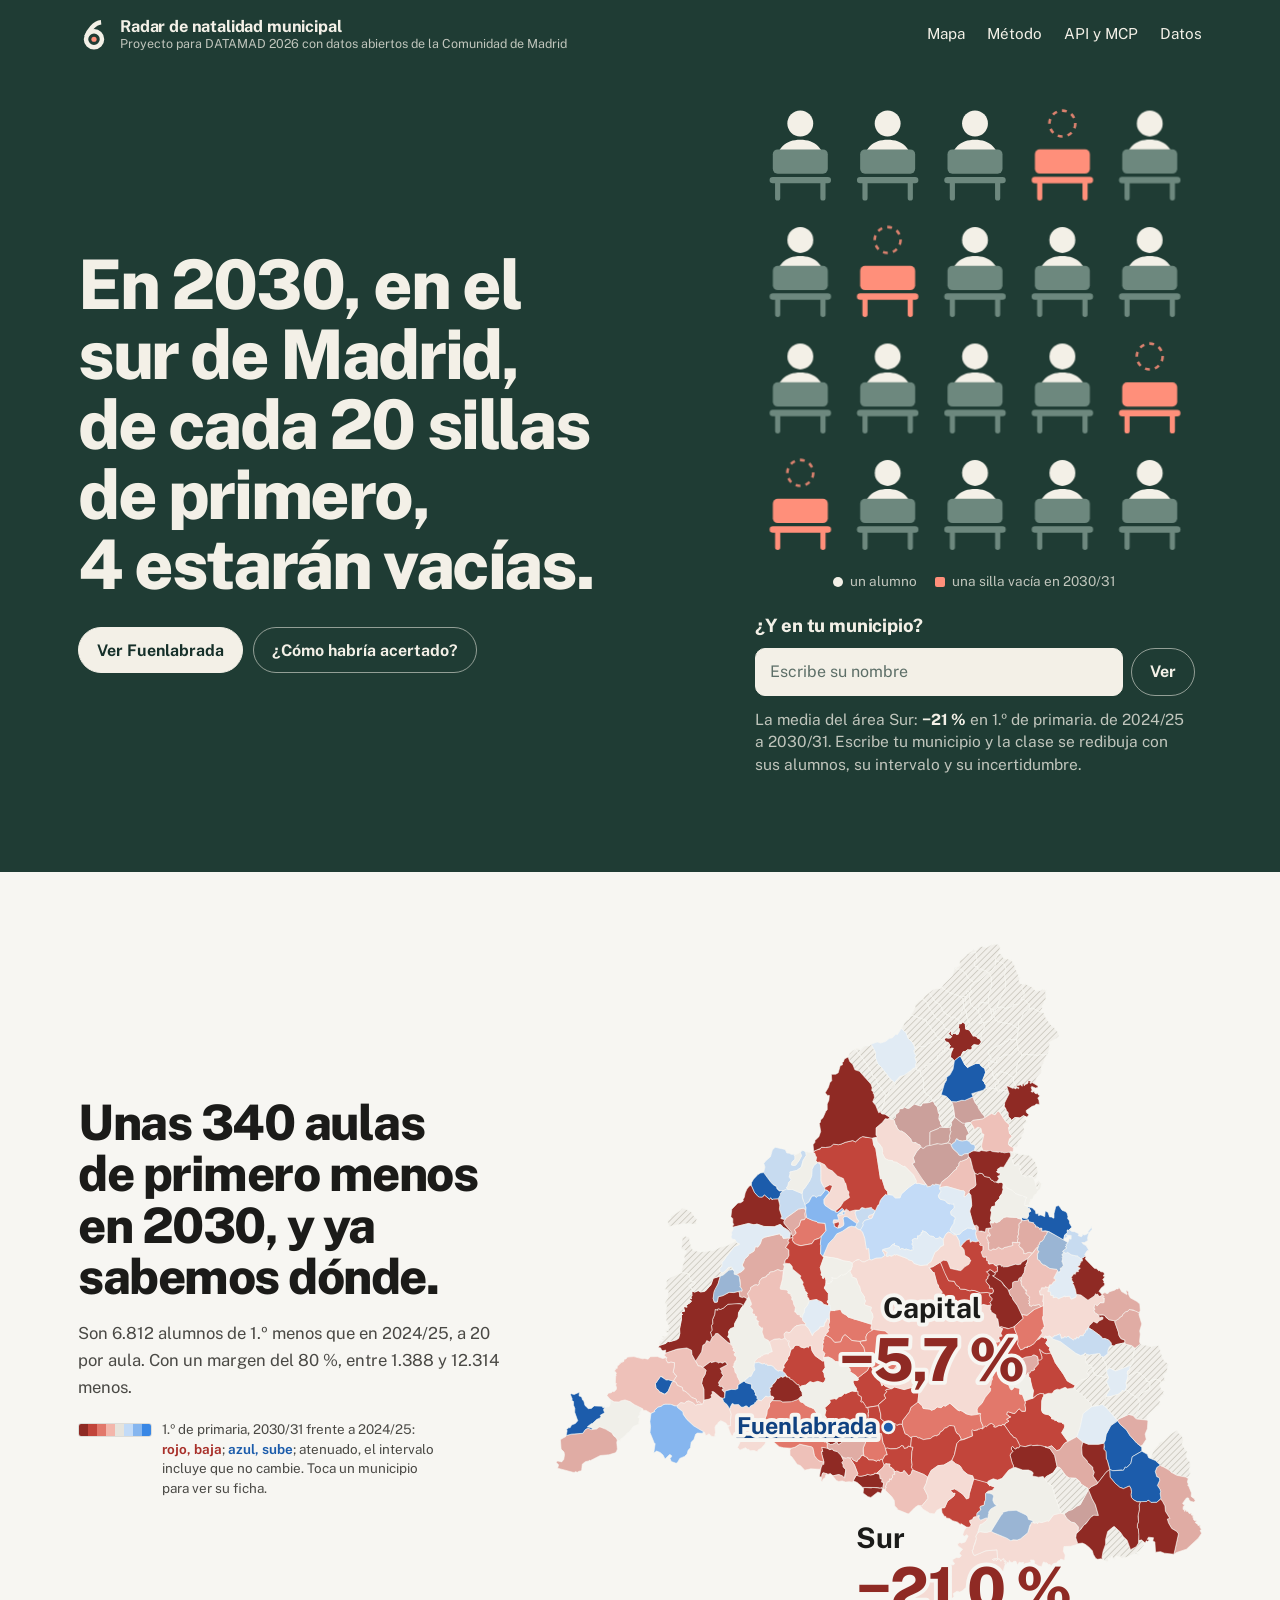
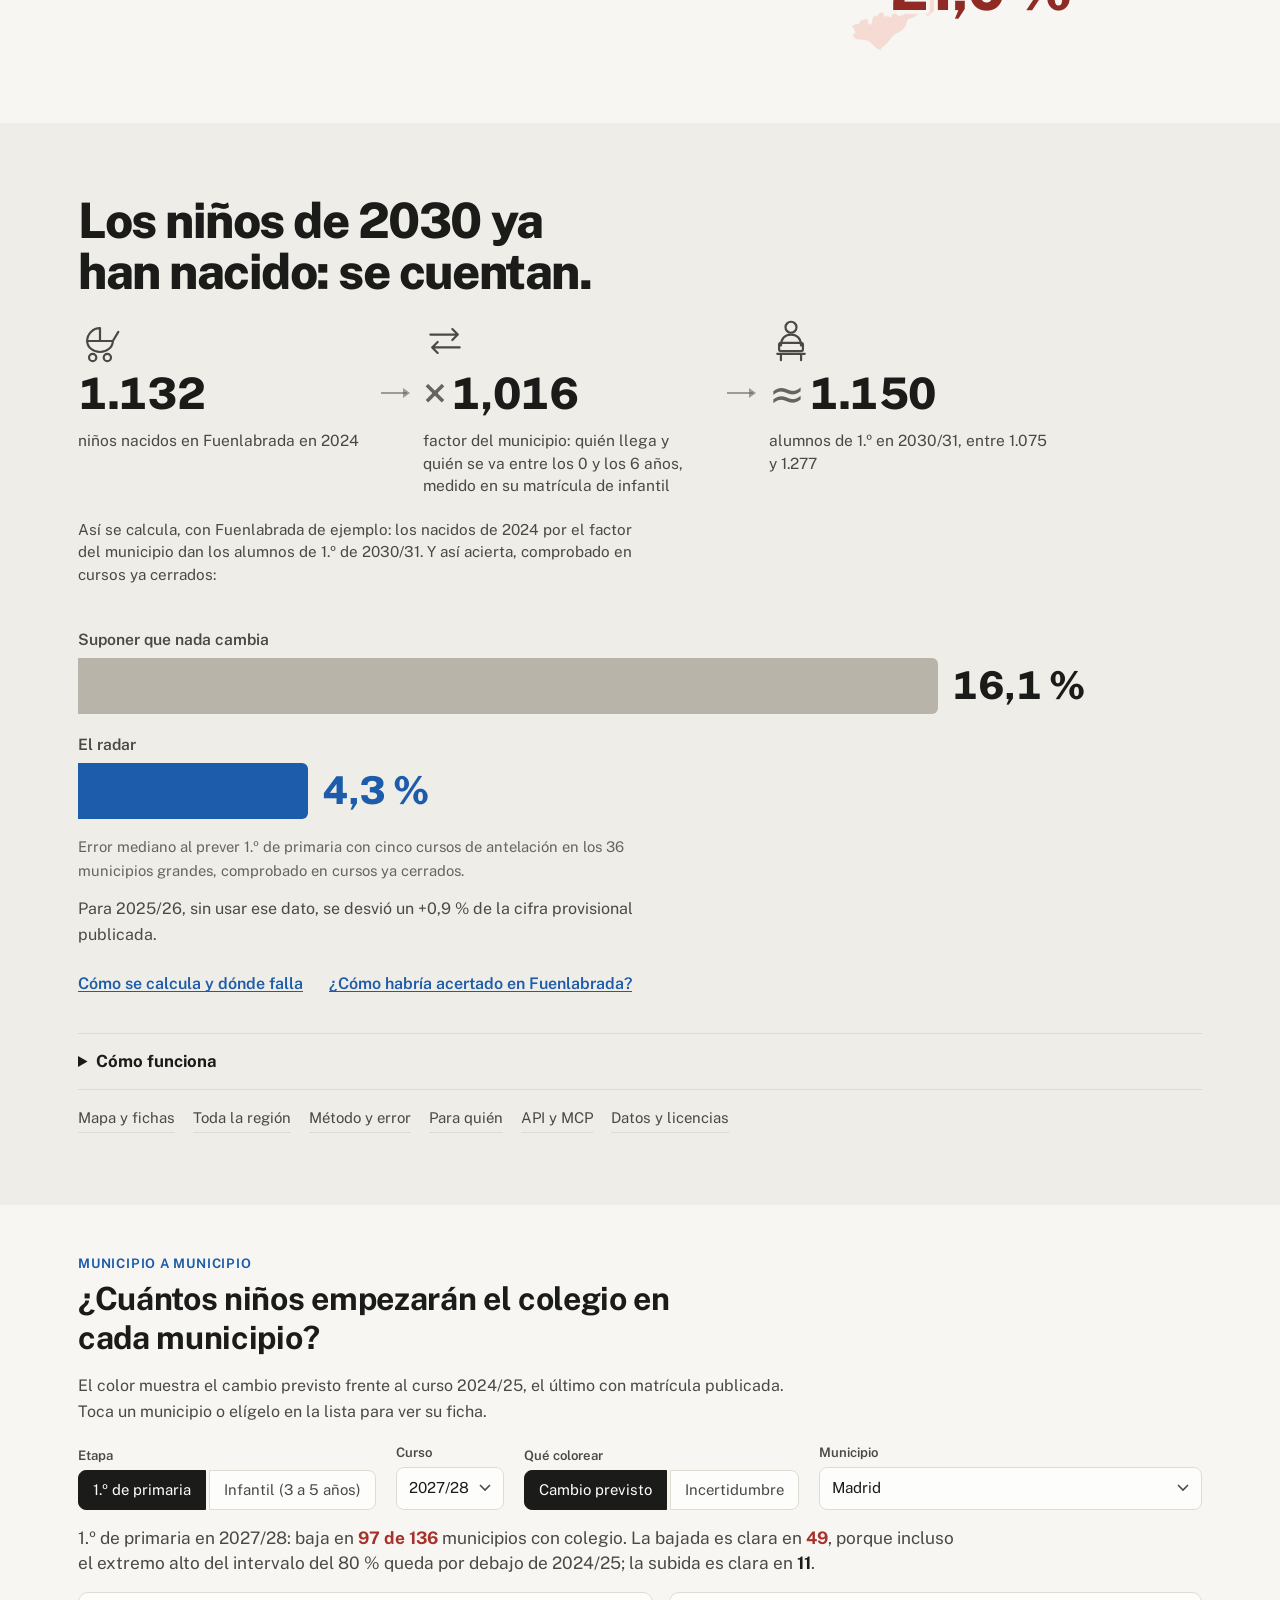
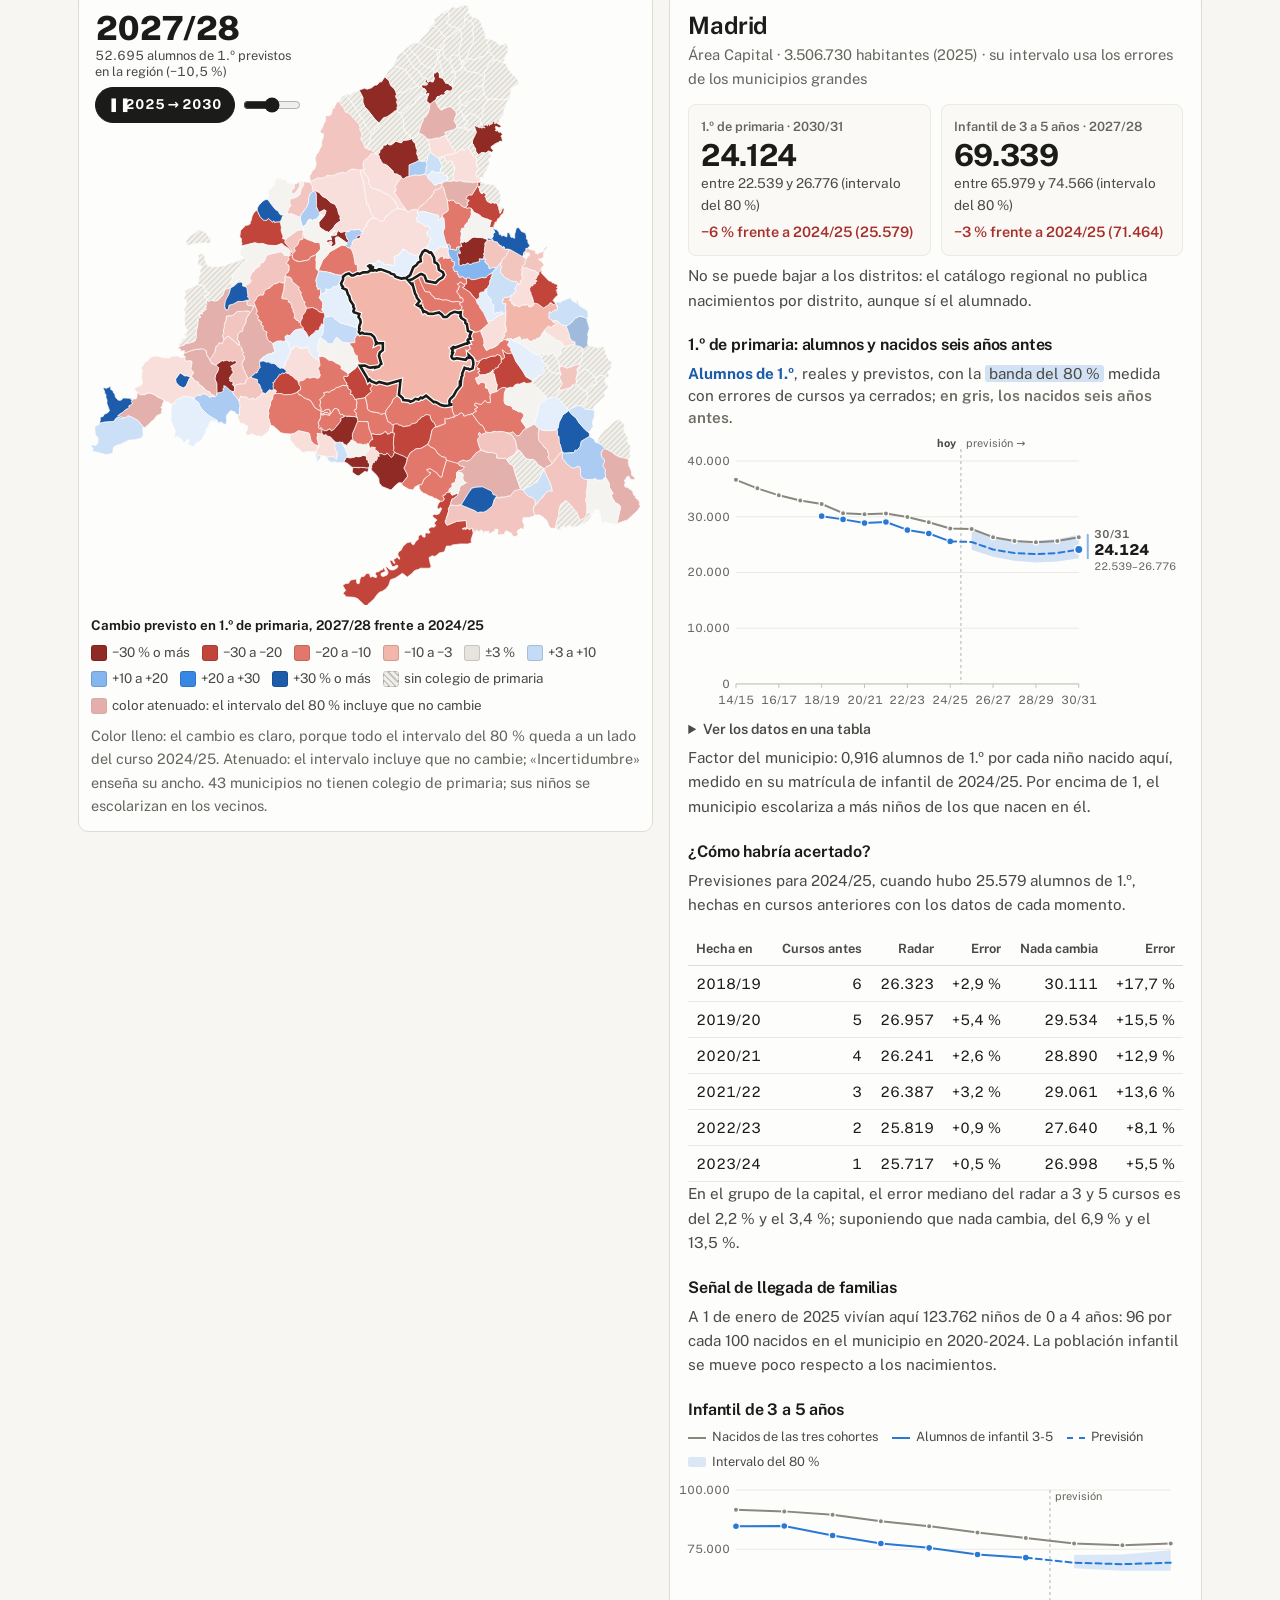
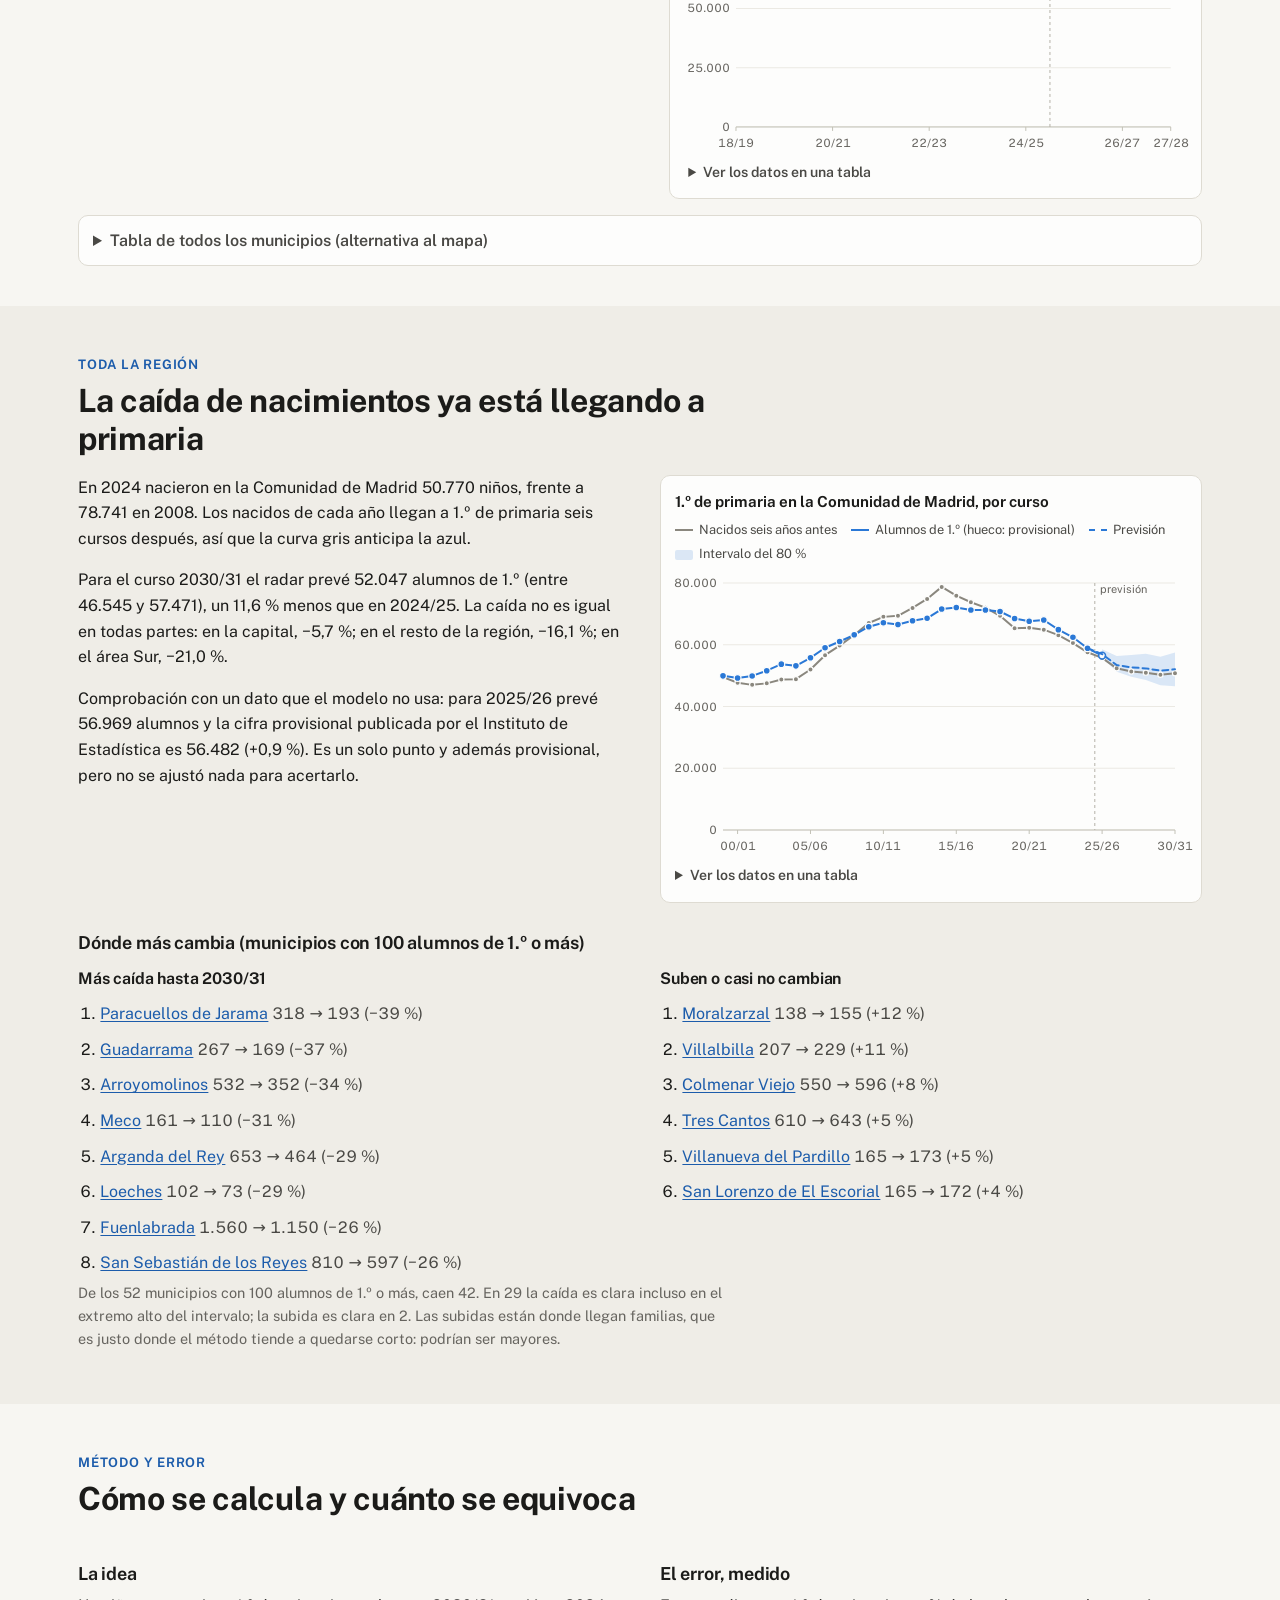
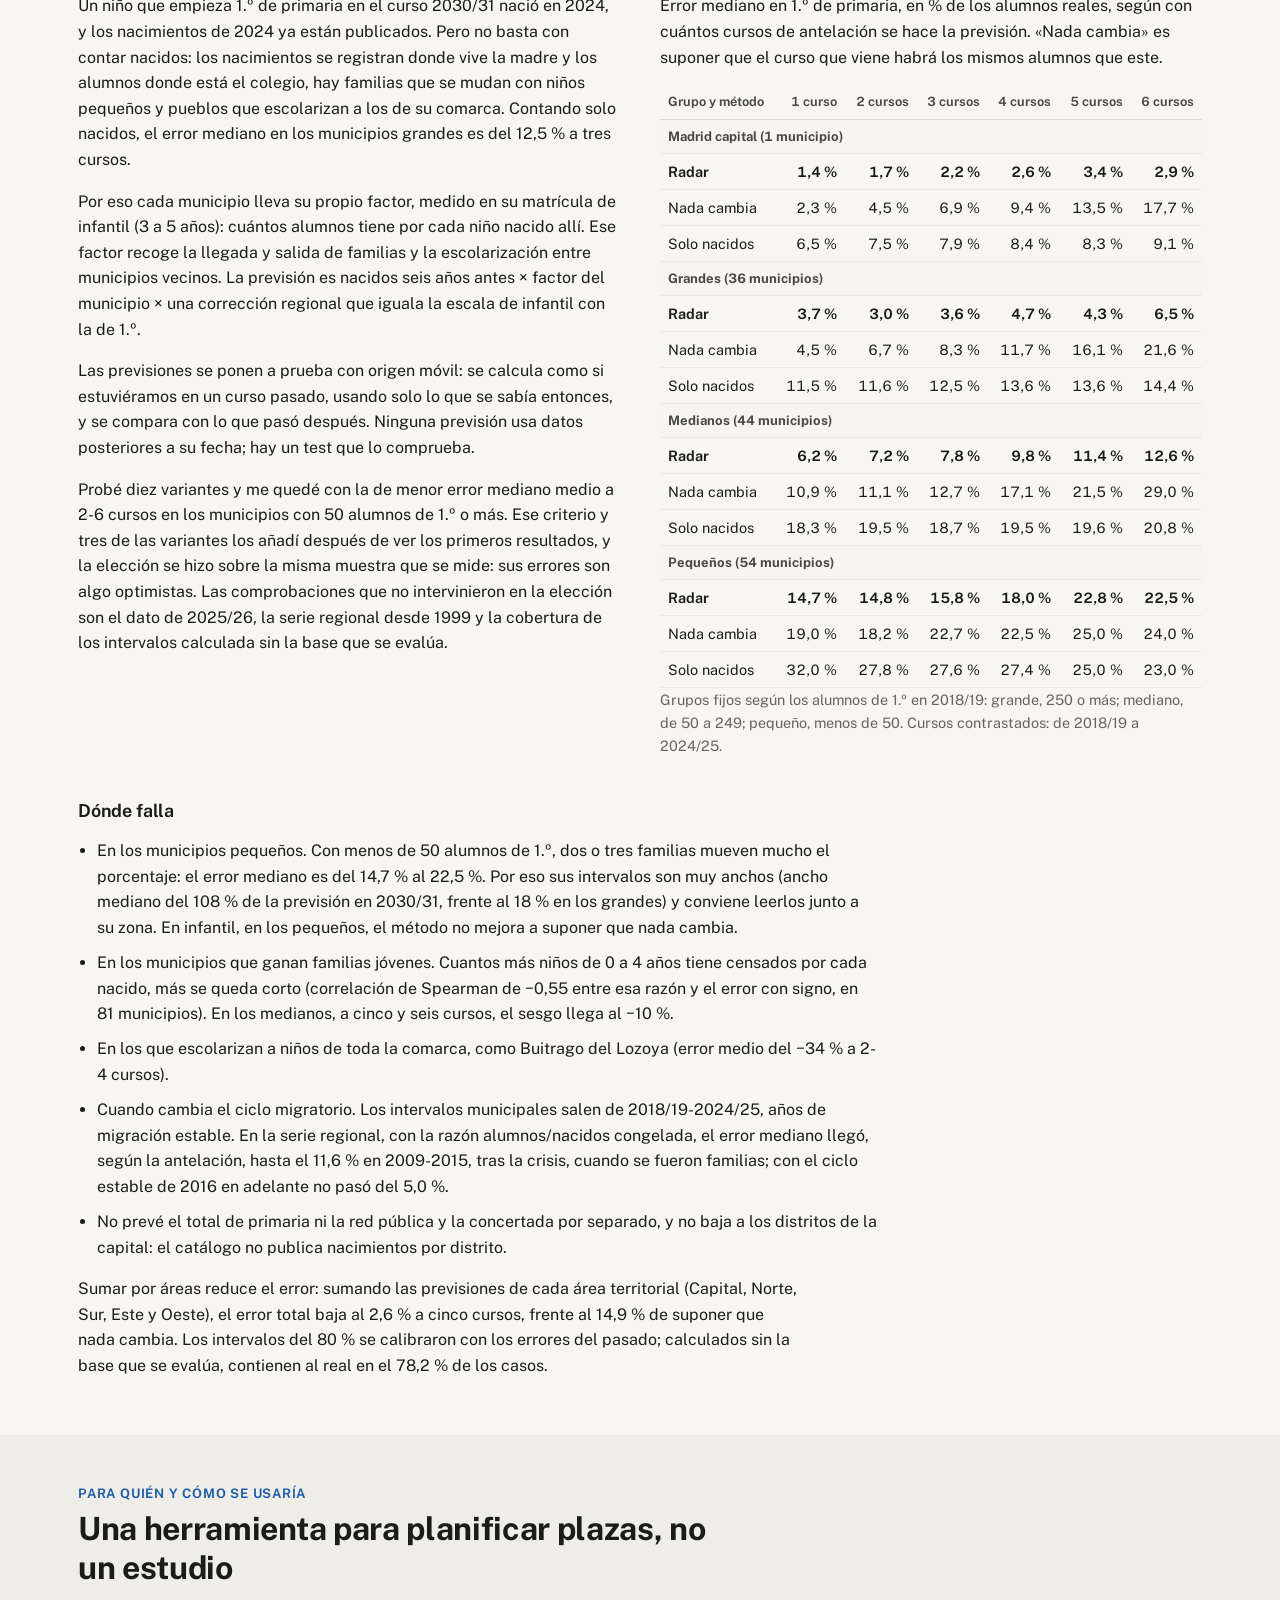
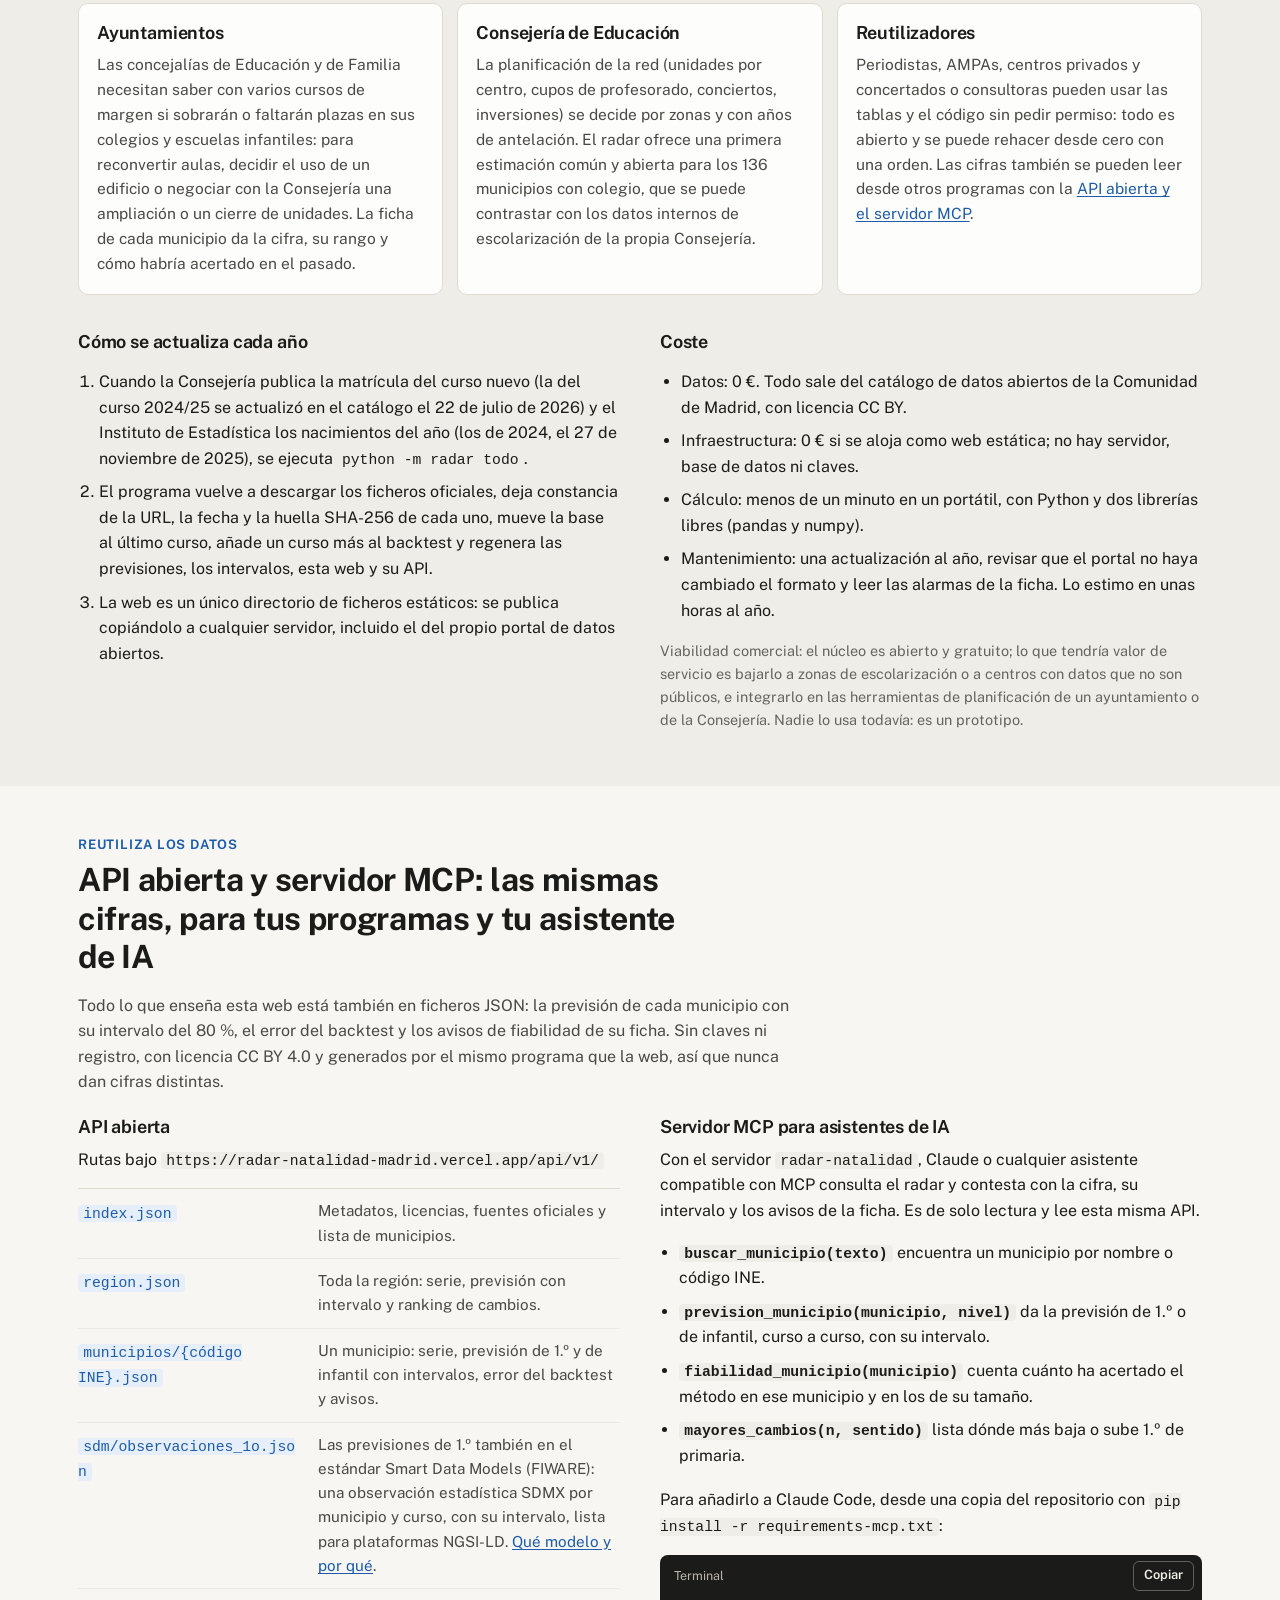
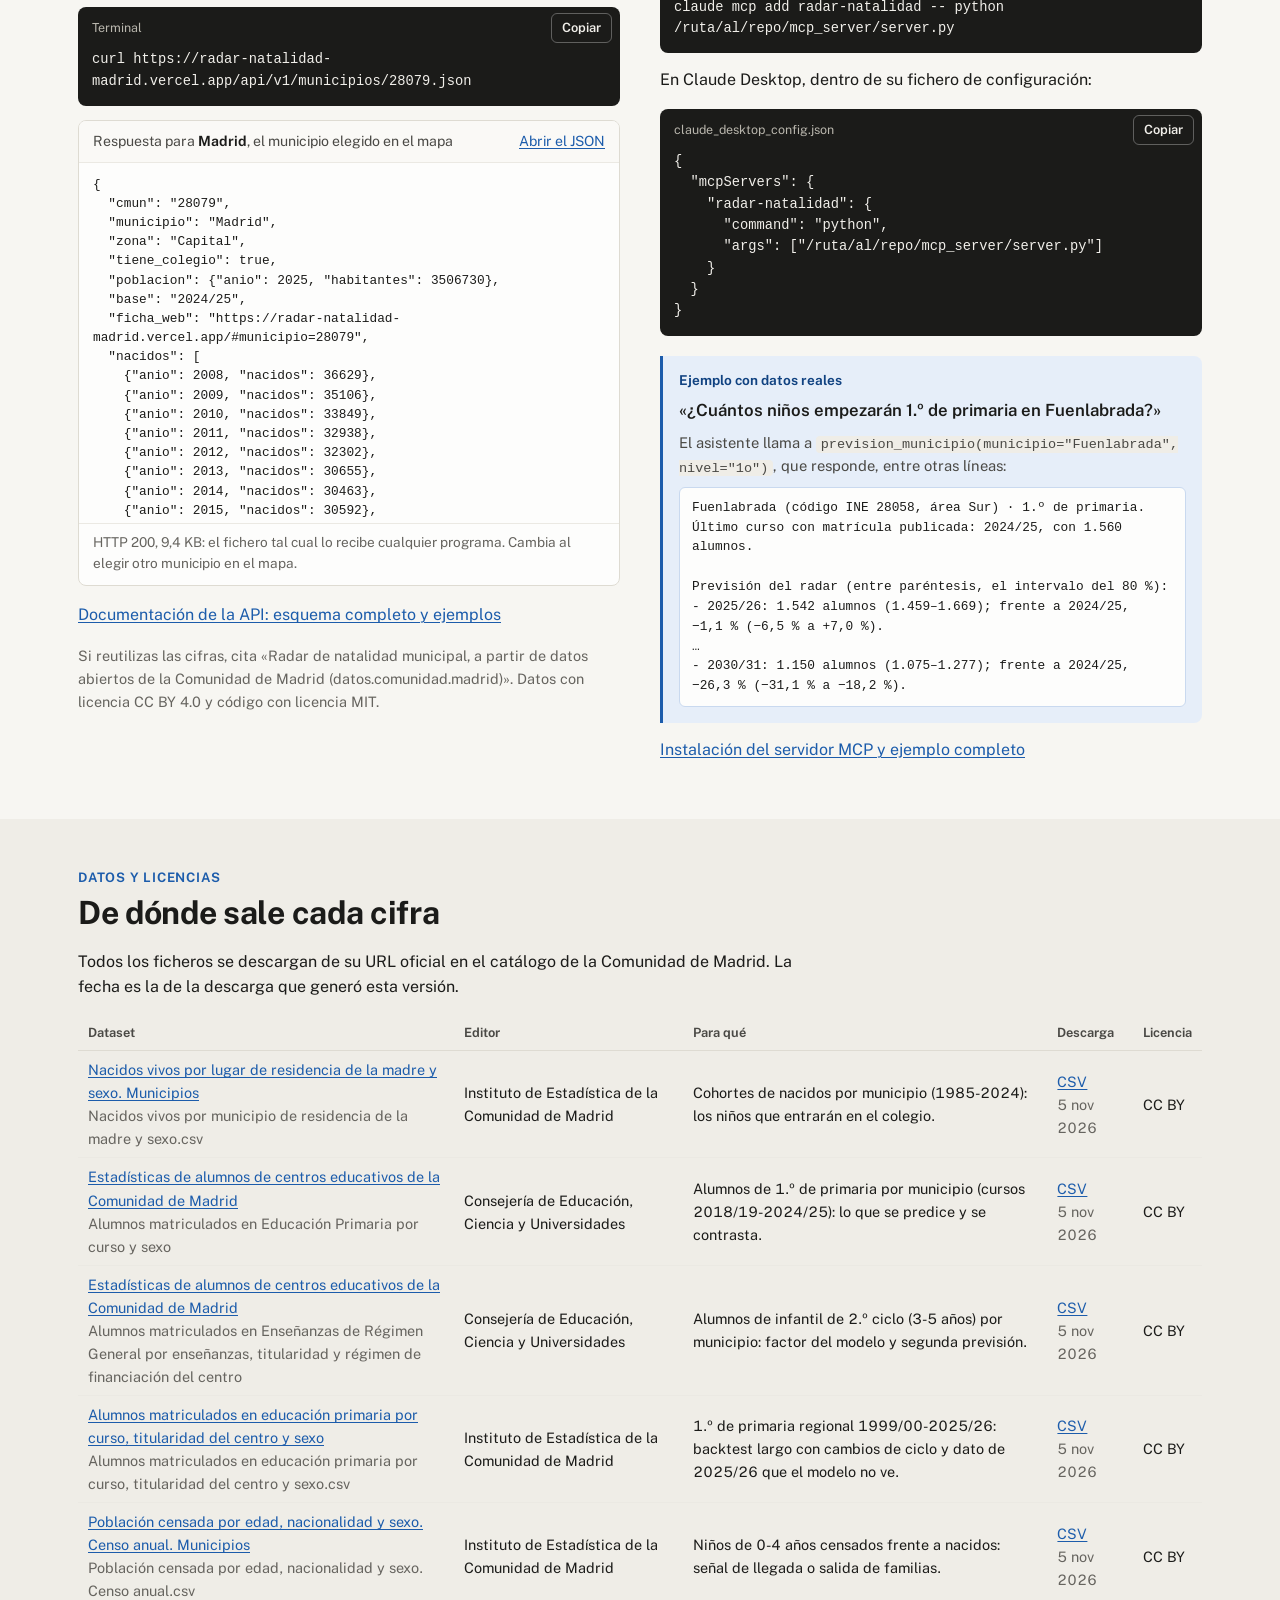
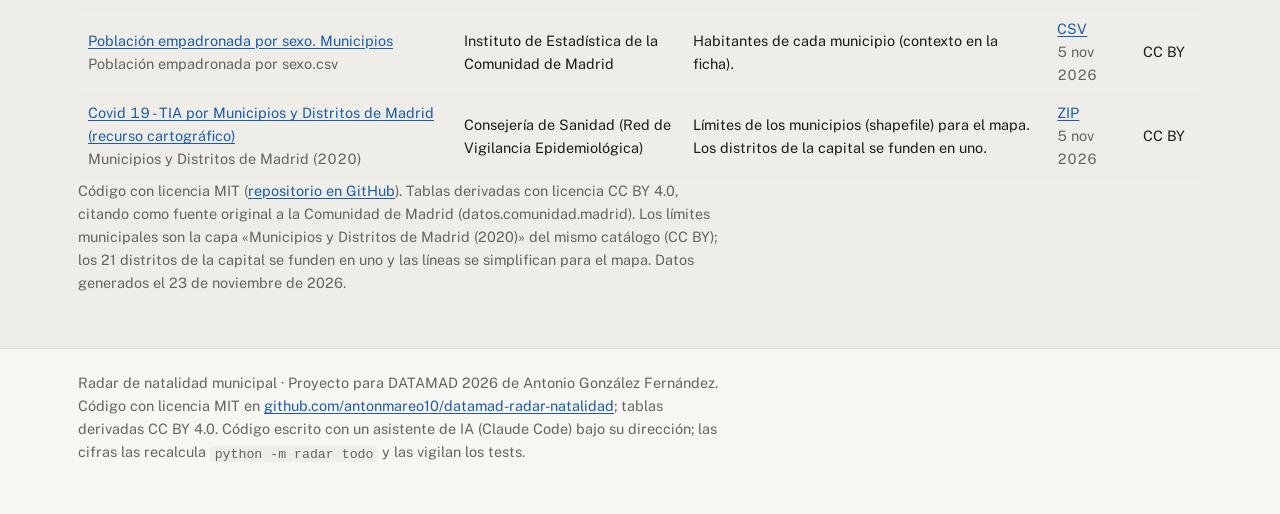
==== commit 7ddc0a40: "Show how the forecast is made as three steps: births × factor ≈ pupils Under «Los niños de 2030 ya h" ====
--- a/web/index.html
+++ b/web/index.html
@@ -156,6 +156,26 @@
   <section class="tramo tramo-fiable" aria-labelledby="t-fiable">
     <div class="contenedor">
       <h2 id="t-fiable" class="frase">Los niños de <span data-r="anio_ancla">2030</span> ya han nacido: se cuentan.</h2>
+      <figure class="flujo" aria-labelledby="flujo-pie">
+        <ol class="flujo-pasos">
+          <li class="paso" style="--k:0">
+            <svg class="paso-ico" viewBox="0 0 48 48" width="44" height="44" aria-hidden="true" focusable="false"><path d="M10 24A14 14 0 0 1 24 10V24Z"/><path d="M10 24H38A14 12 0 0 1 10 24Z"/><path d="M38 24L44 14"/><circle cx="16" cy="42" r="4"/><circle cx="32" cy="42" r="4"/></svg>
+            <span class="paso-num"><span data-r="municipios.28058.nac.-1" data-f="int">1.132</span></span>
+            <span class="paso-txt">niños nacidos en Fuenlabrada en <span data-r="resumen.proyeccion_1o.ultimo_ano_nacidos">2024</span></span>
+          </li>
+          <li class="paso" style="--k:1">
+            <svg class="paso-ico" viewBox="0 0 48 48" width="44" height="44" aria-hidden="true" focusable="false"><path d="M8 17H38M32 11L38 17L32 23"/><path d="M40 31H10M16 25L10 31L16 37"/></svg>
+            <span class="paso-num"><span class="paso-op">×</span><span data-r="municipios.28058.f" data-f="dec3">1,016</span></span>
+            <span class="paso-txt">factor del municipio: quién llega y quién se va entre los 0 y los 6 años, medido en su matrícula de infantil</span>
+          </li>
+          <li class="paso paso-fin" style="--k:2">
+            <svg class="paso-ico" viewBox="0 0 48 48" width="44" height="44" aria-hidden="true" focusable="false"><circle cx="24" cy="9" r="6"/><path d="M13 29c0-8 5-12 11-12s11 4 11 12"/><rect x="11" y="26" width="26" height="9" rx="2"/><path d="M9 38H39M13 38v7M35 38v7"/></svg>
+            <span class="paso-num"><span class="paso-op">≈</span><span data-r="municipios.28058.p1.-1.0" data-f="int">1.150</span></span>
+            <span class="paso-txt">alumnos de 1.º en <span data-r="cursos_p1.-1">2030/31</span>, entre <span data-r="municipios.28058.p1.-1.1" data-f="int">1.075</span> y <span data-r="municipios.28058.p1.-1.2" data-f="int">1.277</span></span>
+          </li>
+        </ol>
+        <figcaption id="flujo-pie">Así se calcula, con Fuenlabrada de ejemplo: los nacidos de <span data-r="resumen.proyeccion_1o.ultimo_ano_nacidos">2024</span> por el factor del municipio dan los alumnos de 1.º de <span data-r="cursos_p1.-1">2030/31</span>. Y así acierta, comprobado en cursos ya cerrados:</figcaption>
+      </figure>
       <figure class="barras">
         <div class="bf">
           <span class="bf-etq">Suponer que nada cambia</span>
--- a/web/estilo.css
+++ b/web/estilo.css
@@ -205,6 +205,26 @@
   background: repeating-linear-gradient(-45deg, #f4f2ed 0 10px, #f9f8f5 10px 20px); border-radius: 6px;
 }
 
+/* cómo se calcula, en tres pasos: nacidos × factor ≈ alumnos */
+.flujo { margin: 6px 0 40px; max-width: 980px; }
+.flujo-pasos { list-style: none; margin: 0; padding: 0; display: grid; grid-template-columns: minmax(0, 1fr); gap: 34px; }
+.paso { position: relative; display: grid; grid-template-columns: 44px minmax(0, 1fr); grid-template-areas: "ico num" "ico txt"; gap: 0 14px; align-items: start; align-content: start; }
+.paso-ico { grid-area: ico; width: 44px; height: 44px; fill: none; stroke: var(--tinta-2); stroke-width: 2.4; stroke-linecap: round; stroke-linejoin: round; margin-top: 4px; }
+.paso-num { grid-area: num; font-size: clamp(2rem, 3.4vw, 2.9rem); font-weight: 800; line-height: 1.05; letter-spacing: -0.03em; font-variant-numeric: tabular-nums; color: var(--tinta); }
+.paso-op { font-weight: 500; color: var(--tinta-3); margin-right: 0.12em; }
+.paso-txt { grid-area: txt; margin-top: 4px; font-size: 0.97rem; line-height: 1.45; color: var(--tinta-2); max-width: 30ch; }
+.paso + .paso::before {  /* flecha hacia el paso siguiente: hacia abajo en el móvil */
+  content: ""; position: absolute; left: 21px; top: -27px; width: 2px; height: 18px; background: var(--tinta-3); opacity: 0.6;
+}
+.paso + .paso::after { content: ""; position: absolute; left: 17px; top: -14px; border: 5px solid transparent; border-top: 6px solid var(--tinta-3); opacity: 0.6; }
+.flujo figcaption { margin-top: 22px; font-size: 0.95rem; line-height: 1.5; color: var(--tinta-2); max-width: 64ch; }
+@media (min-width: 760px) {
+  .flujo-pasos { grid-template-columns: repeat(3, minmax(0, 1fr)); gap: 0 56px; }
+  .paso { grid-template-columns: minmax(0, 1fr); grid-template-areas: "ico" "num" "txt"; gap: 8px; }
+  .paso + .paso::before { left: -42px; top: 77px; width: 26px; height: 2px; }
+  .paso + .paso::after { left: -20px; top: 73px; border: 5px solid transparent; border-left: 7px solid var(--tinta-3); border-right: 0; }
+}
+
 /* el error, en dos barras */
 .tramo-fiable { background: var(--fondo-alterno); }
 .barras { margin: 8px 0 0; max-width: 980px; }
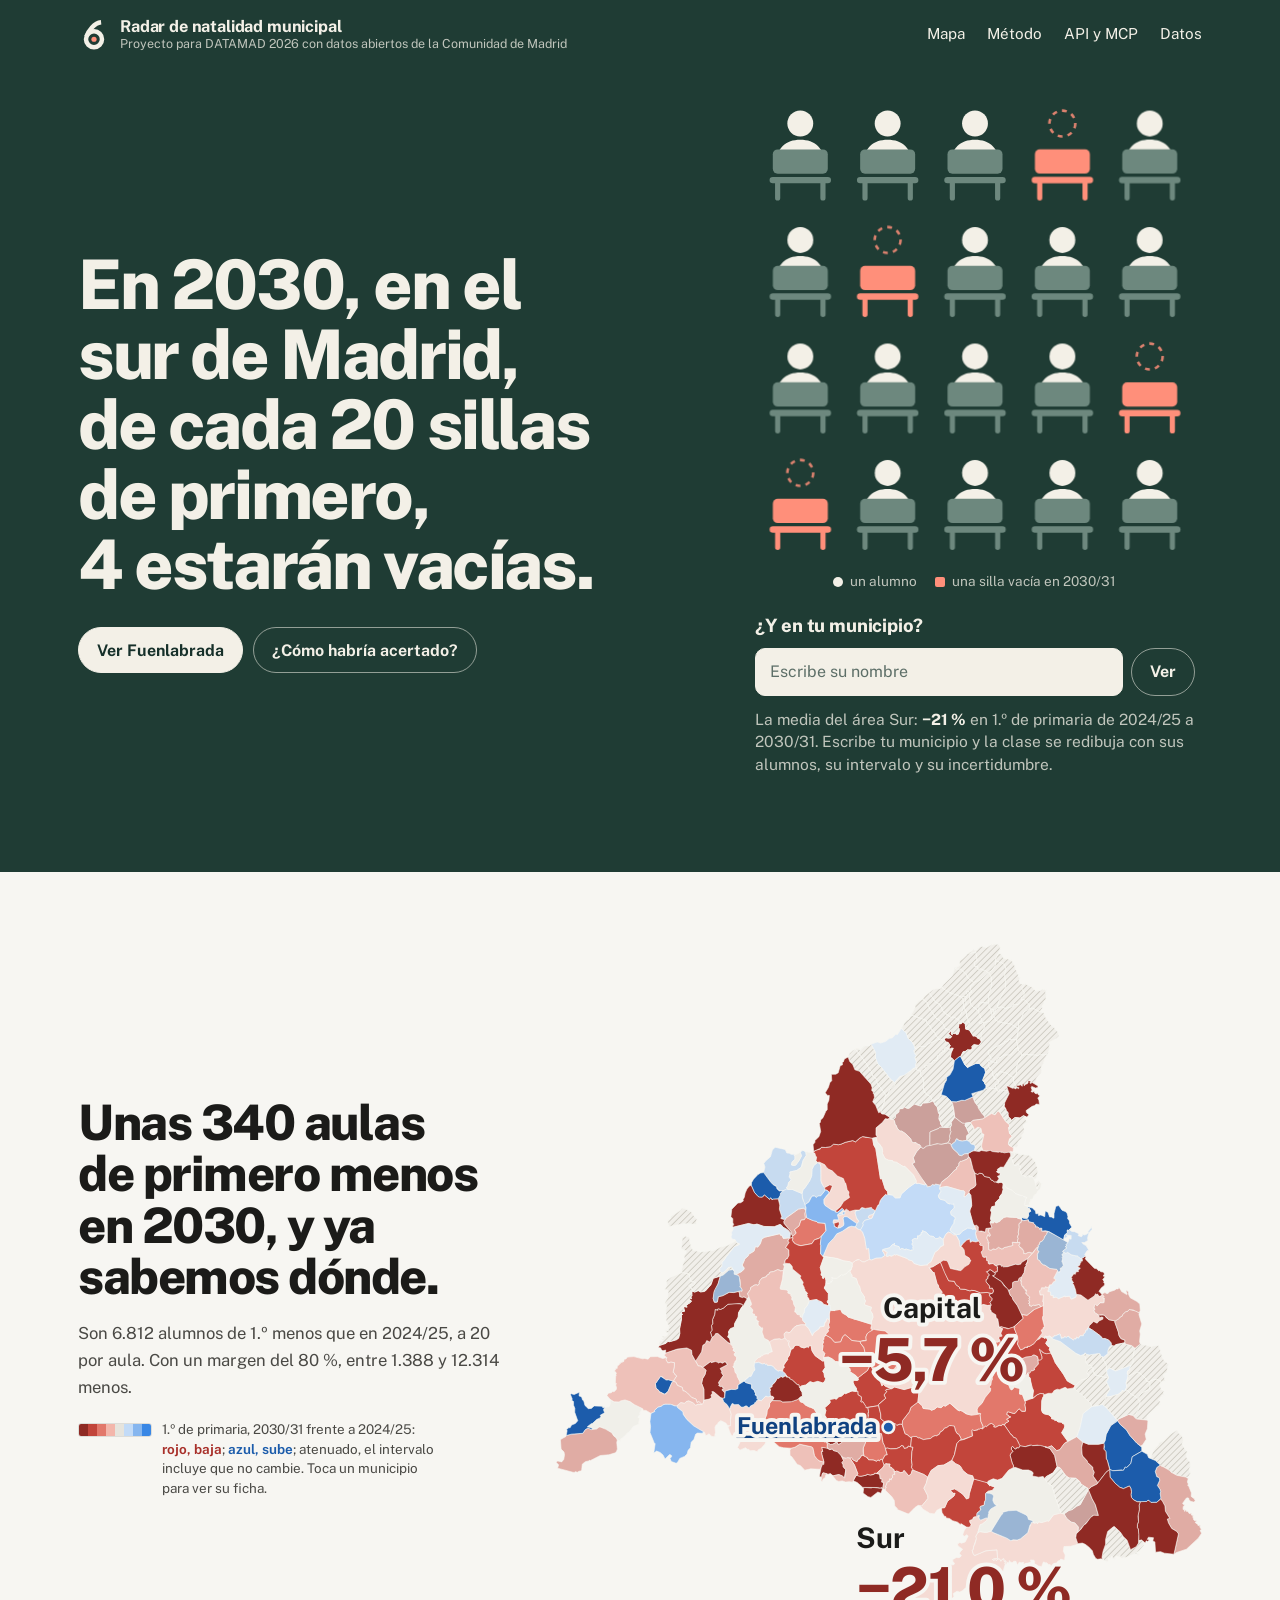
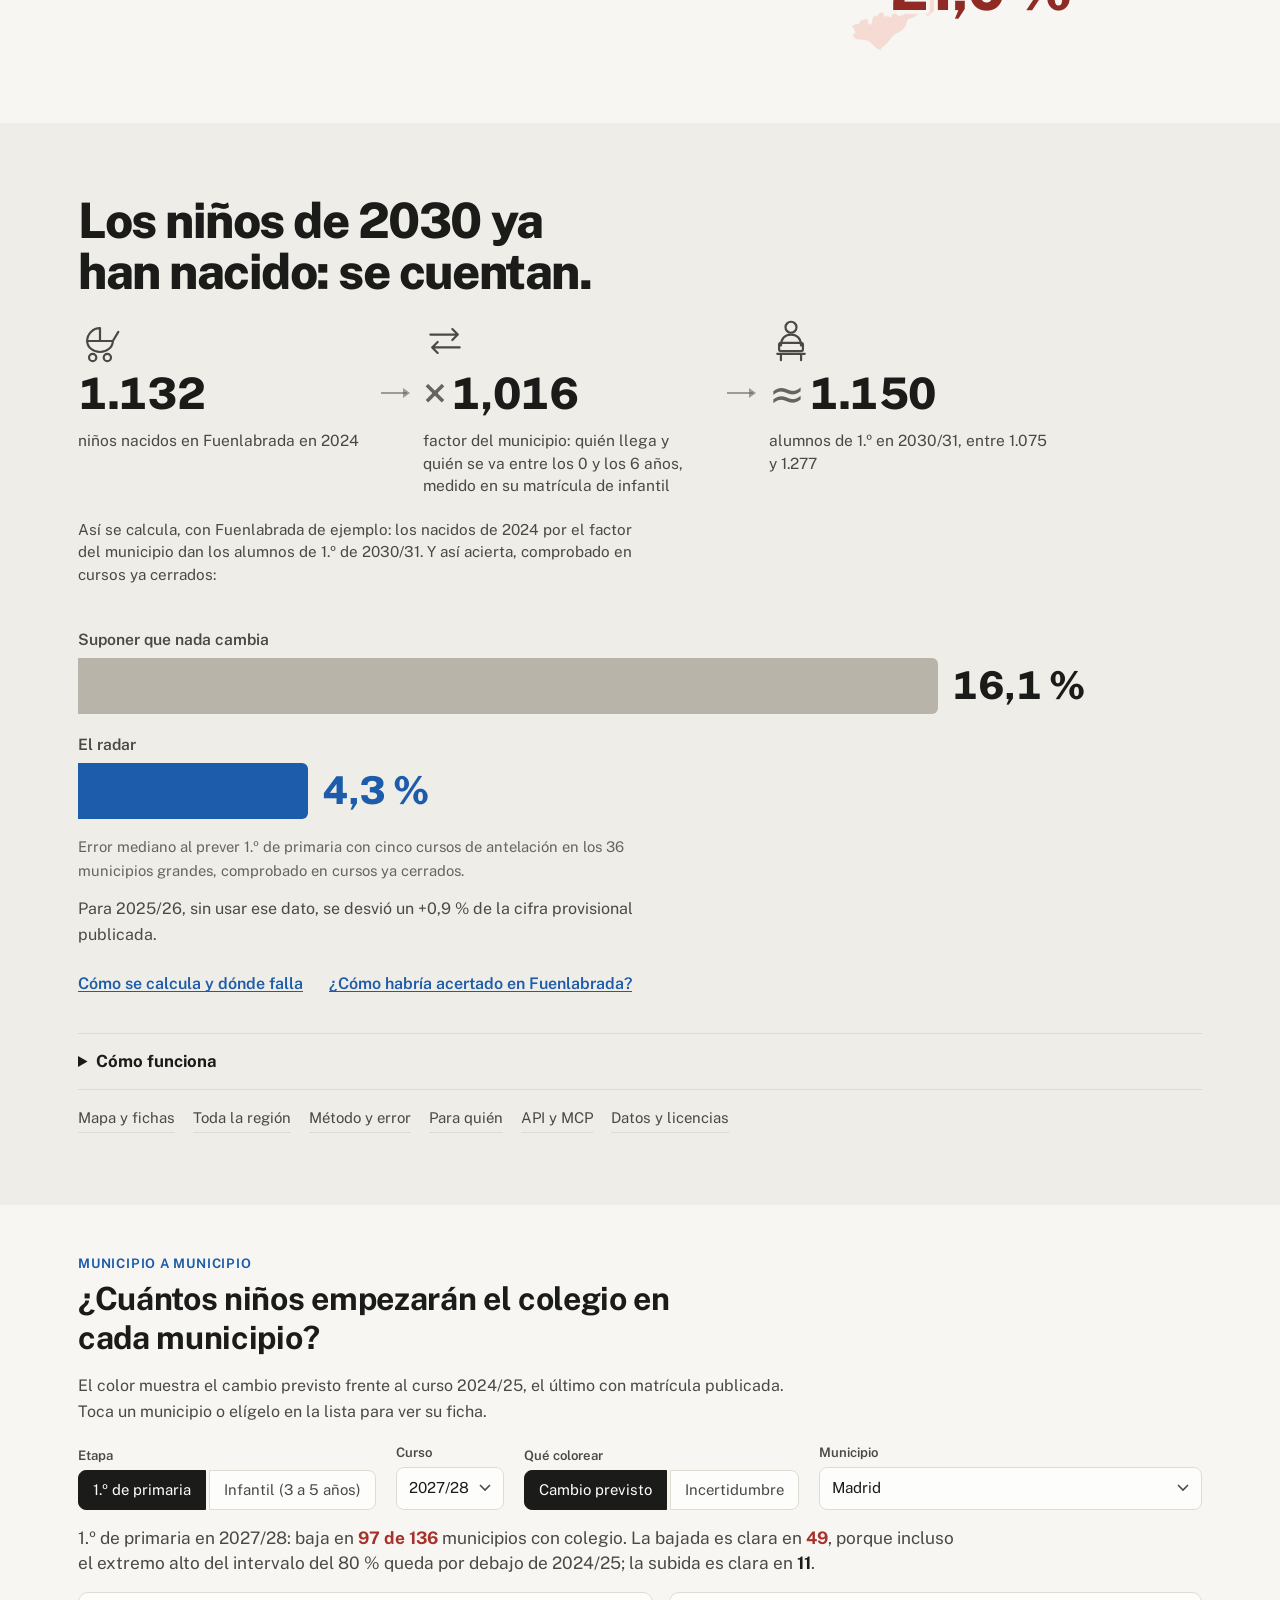
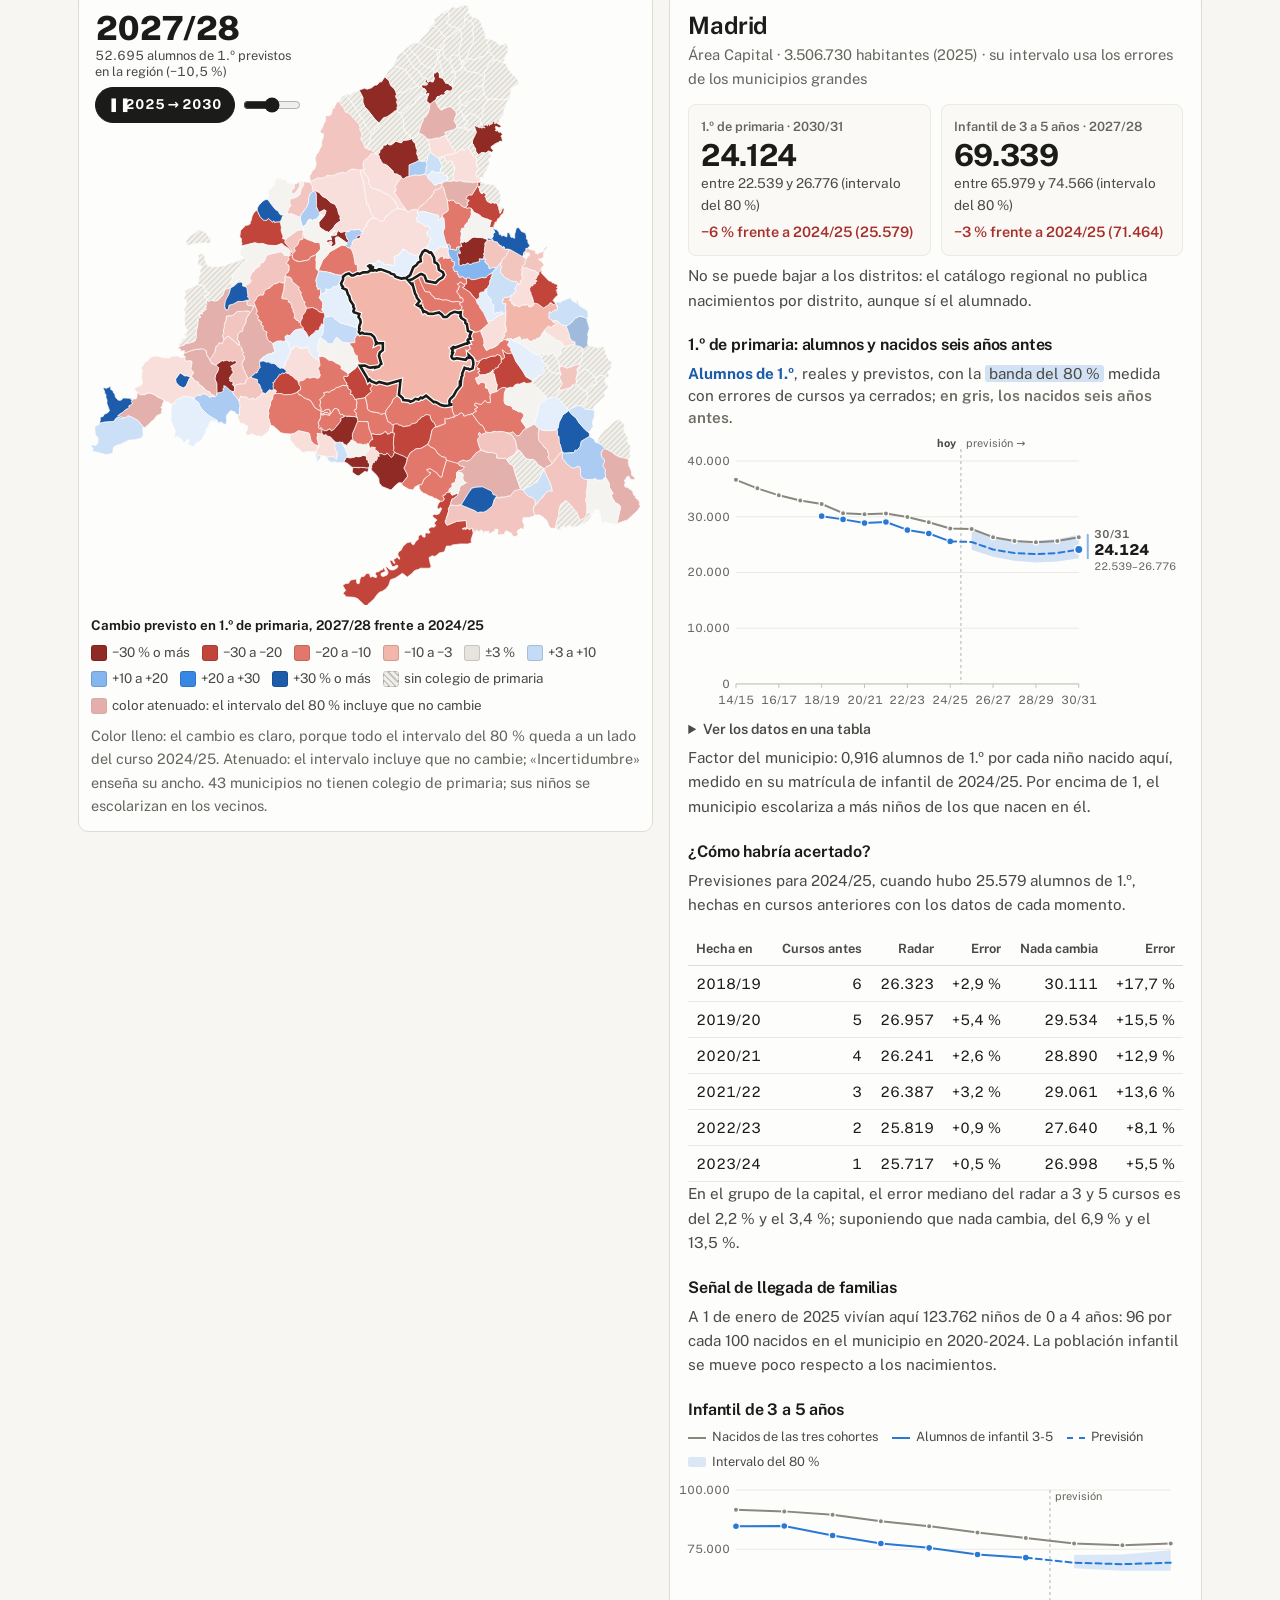
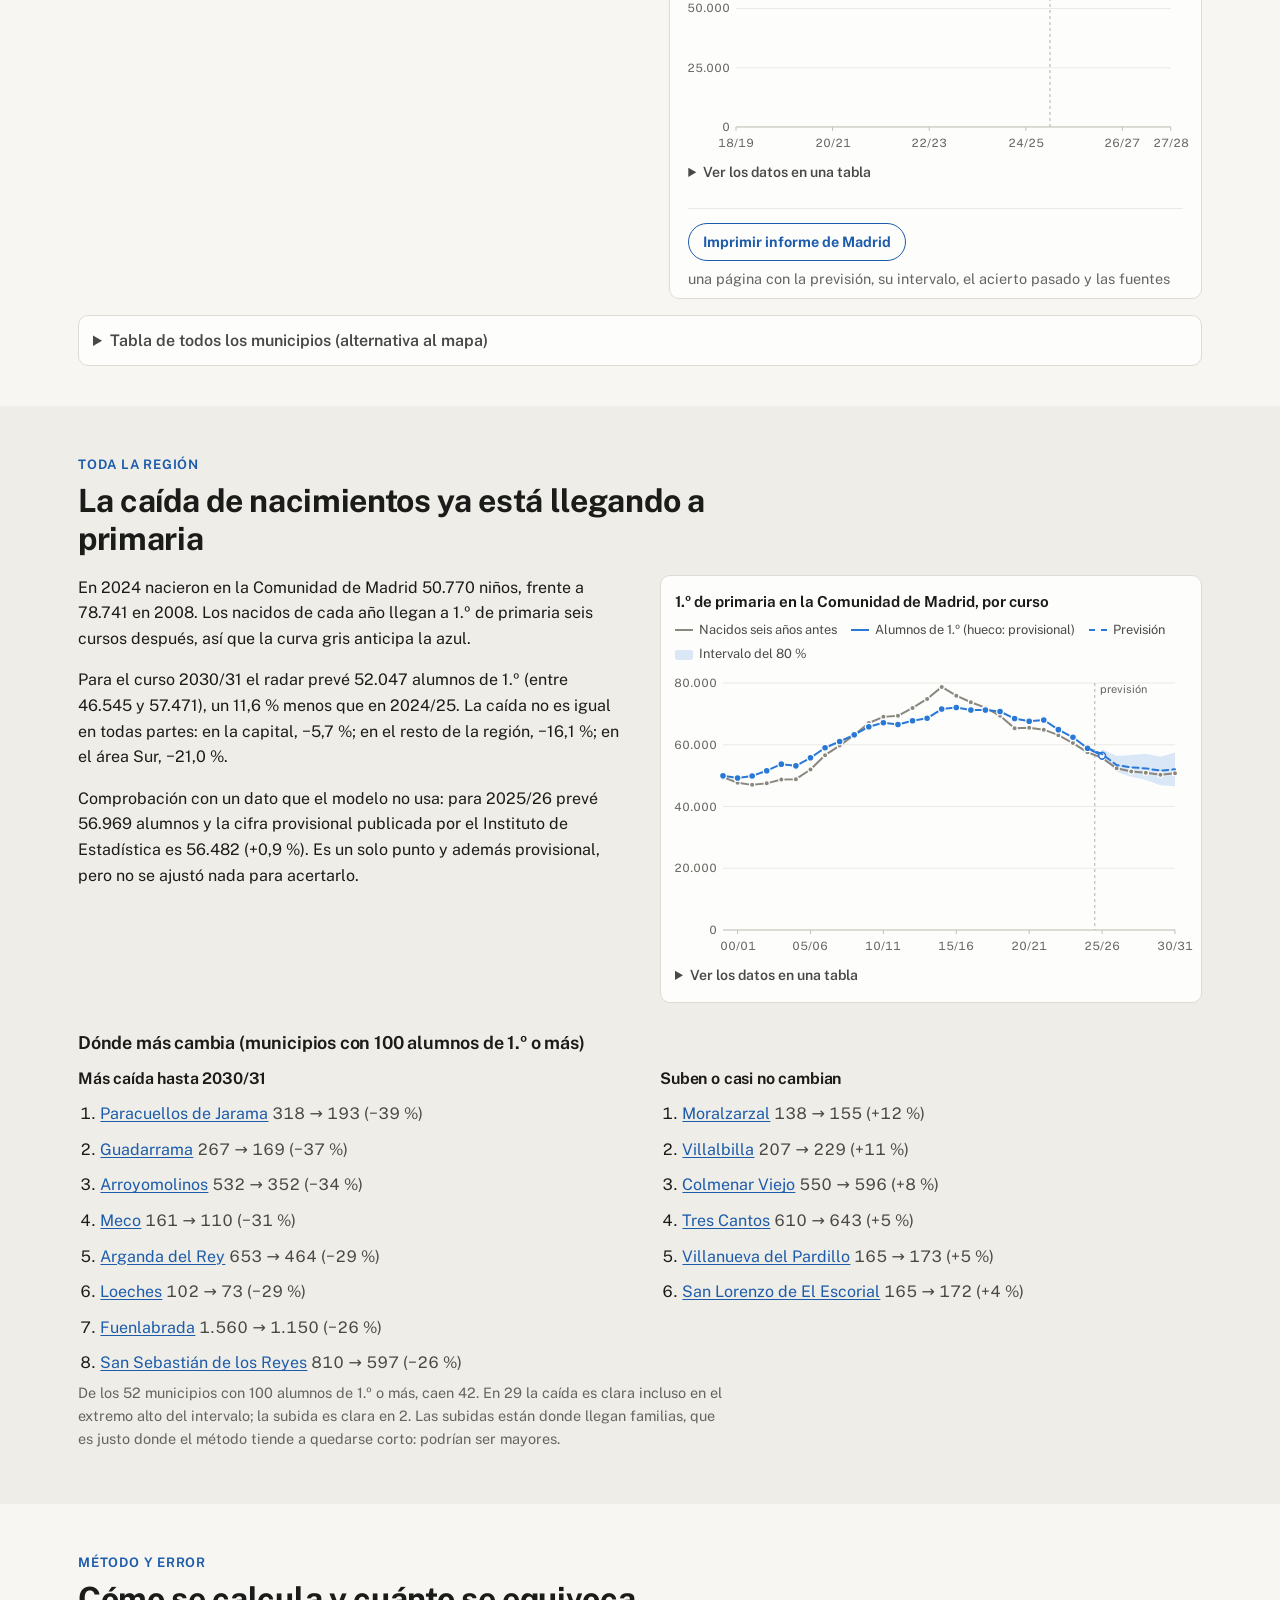
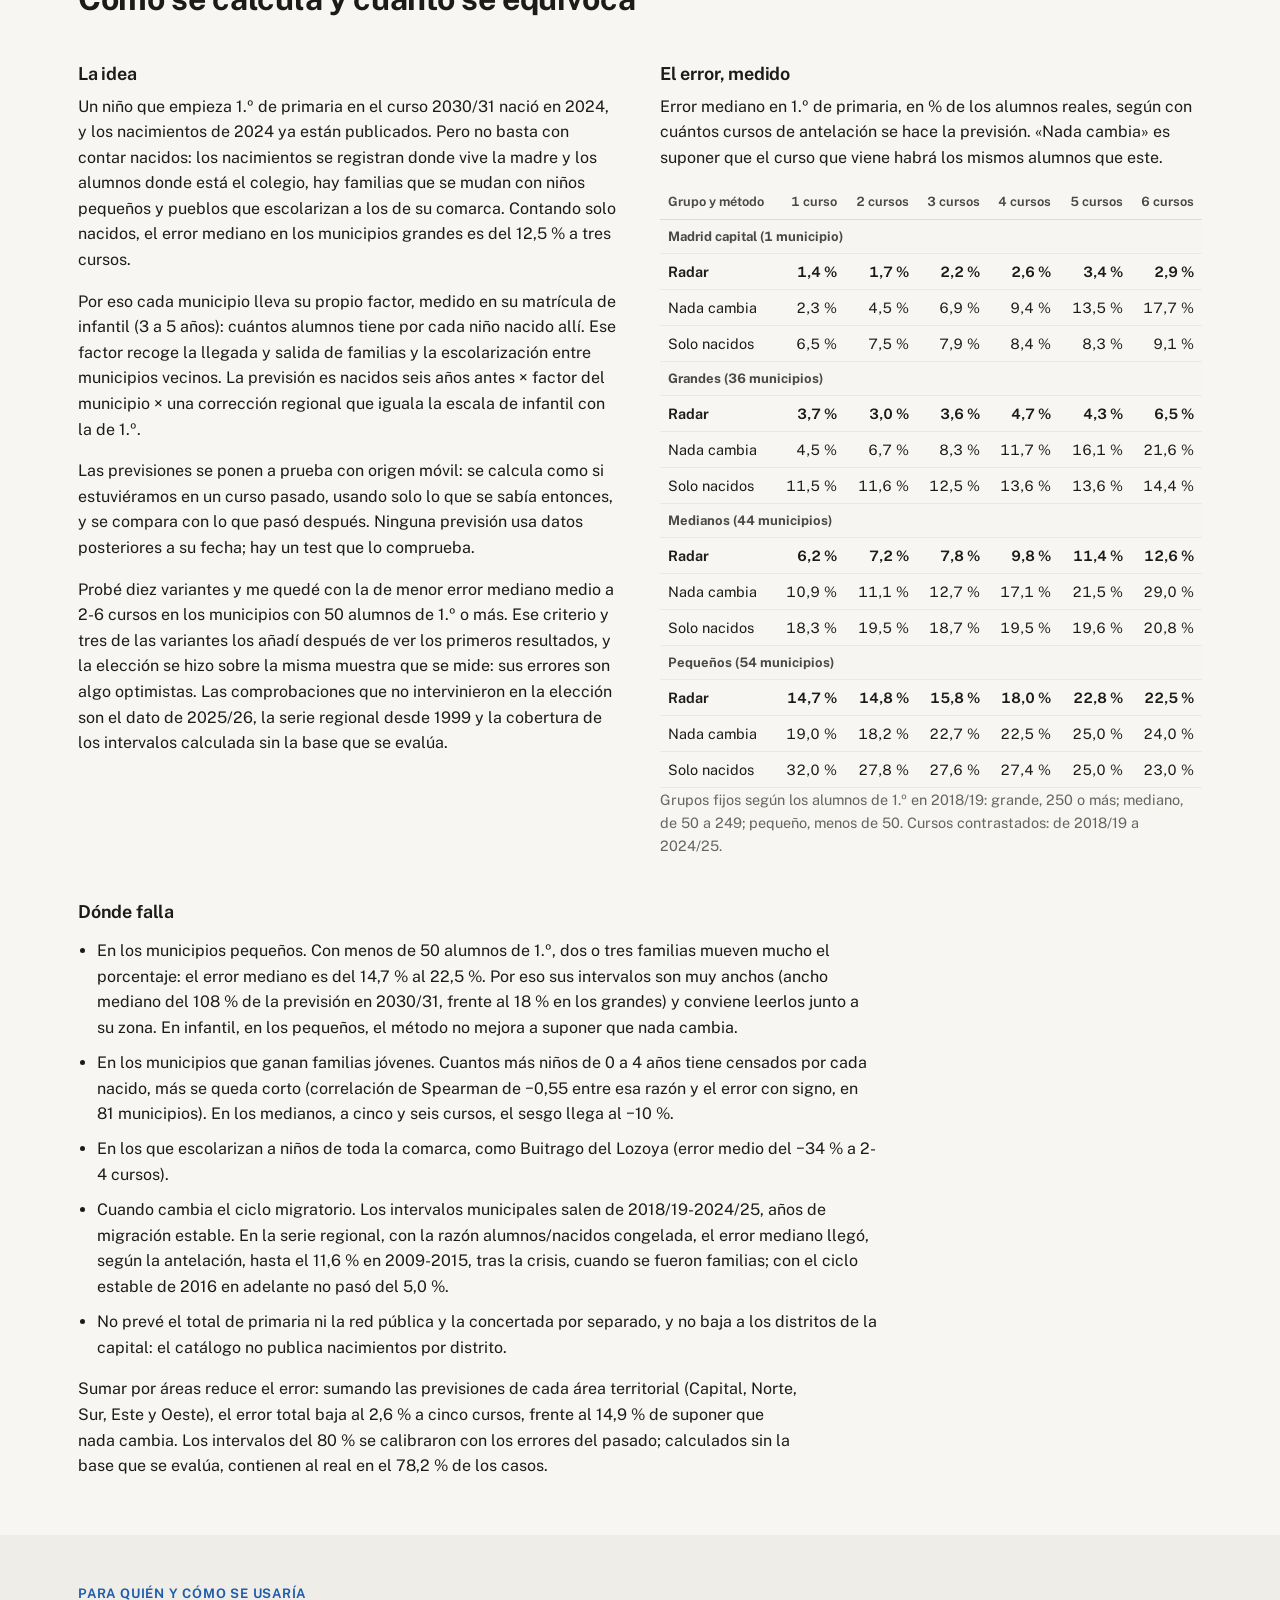
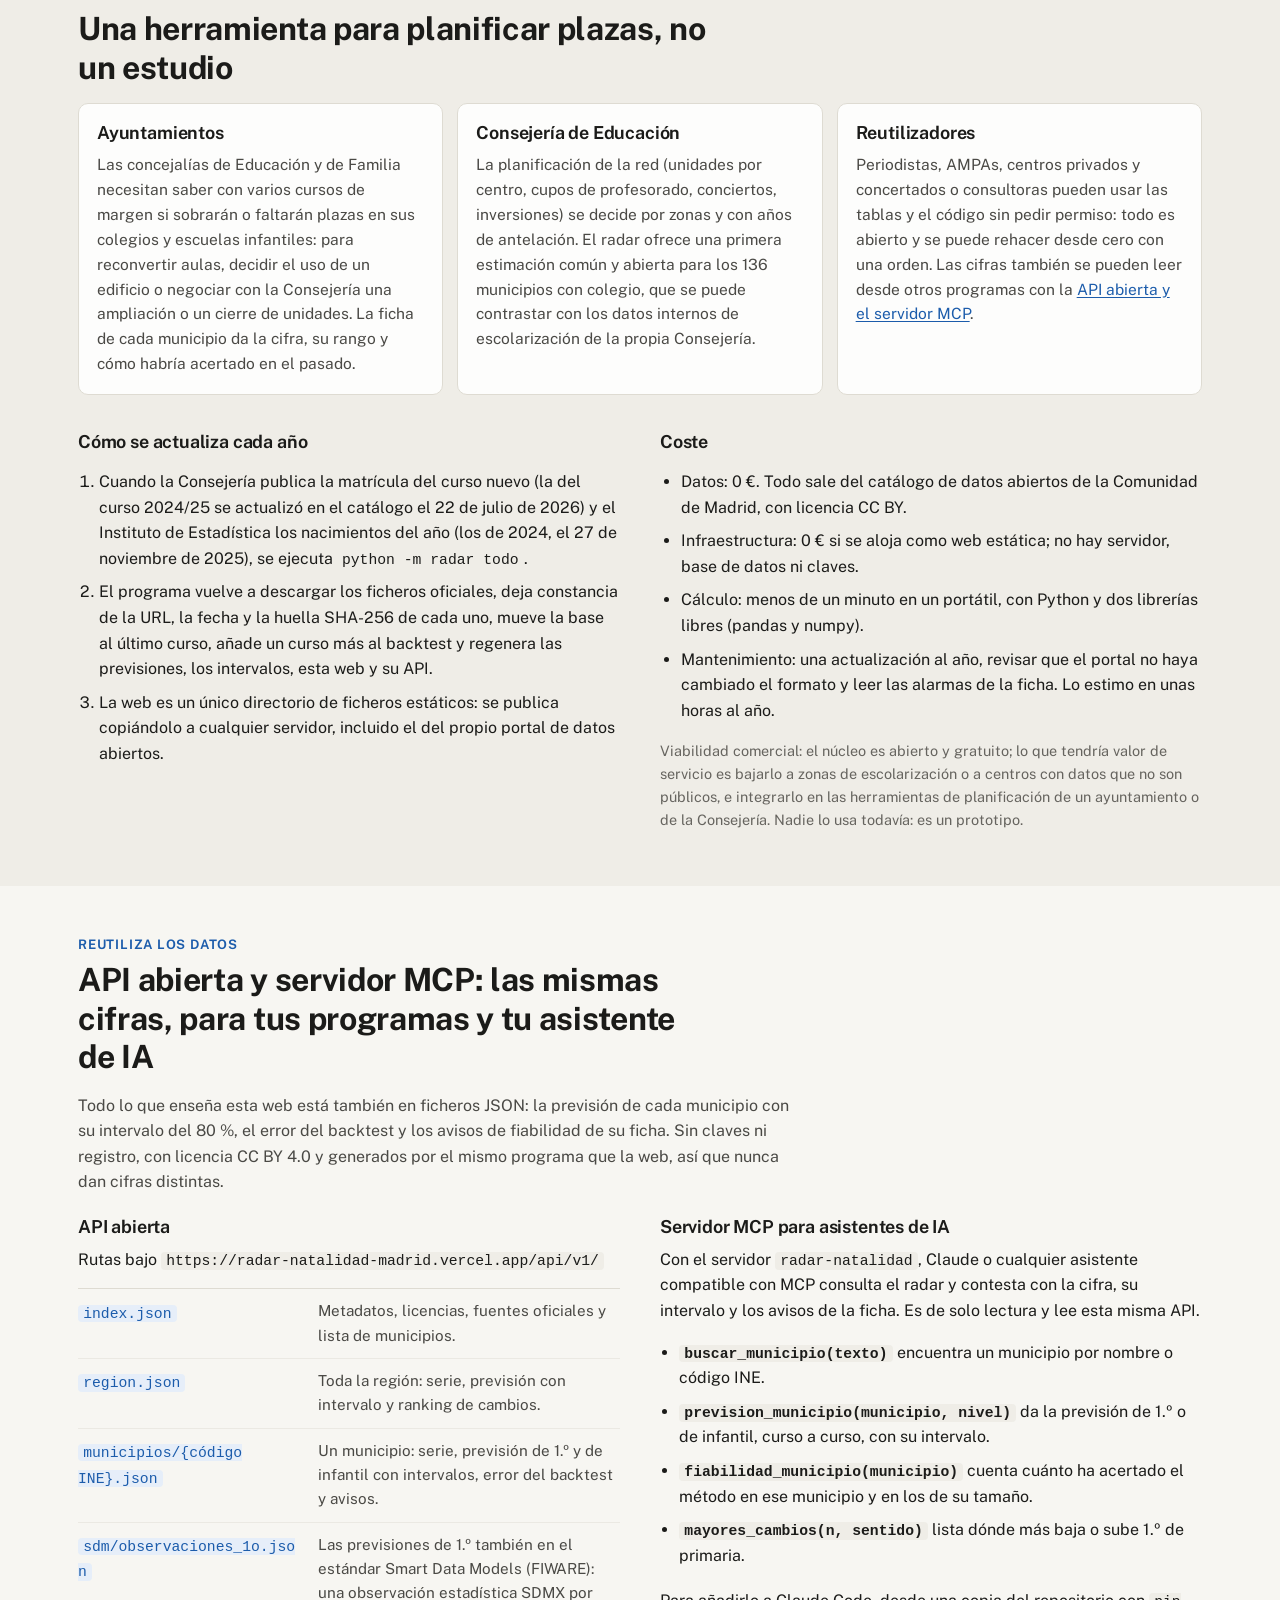
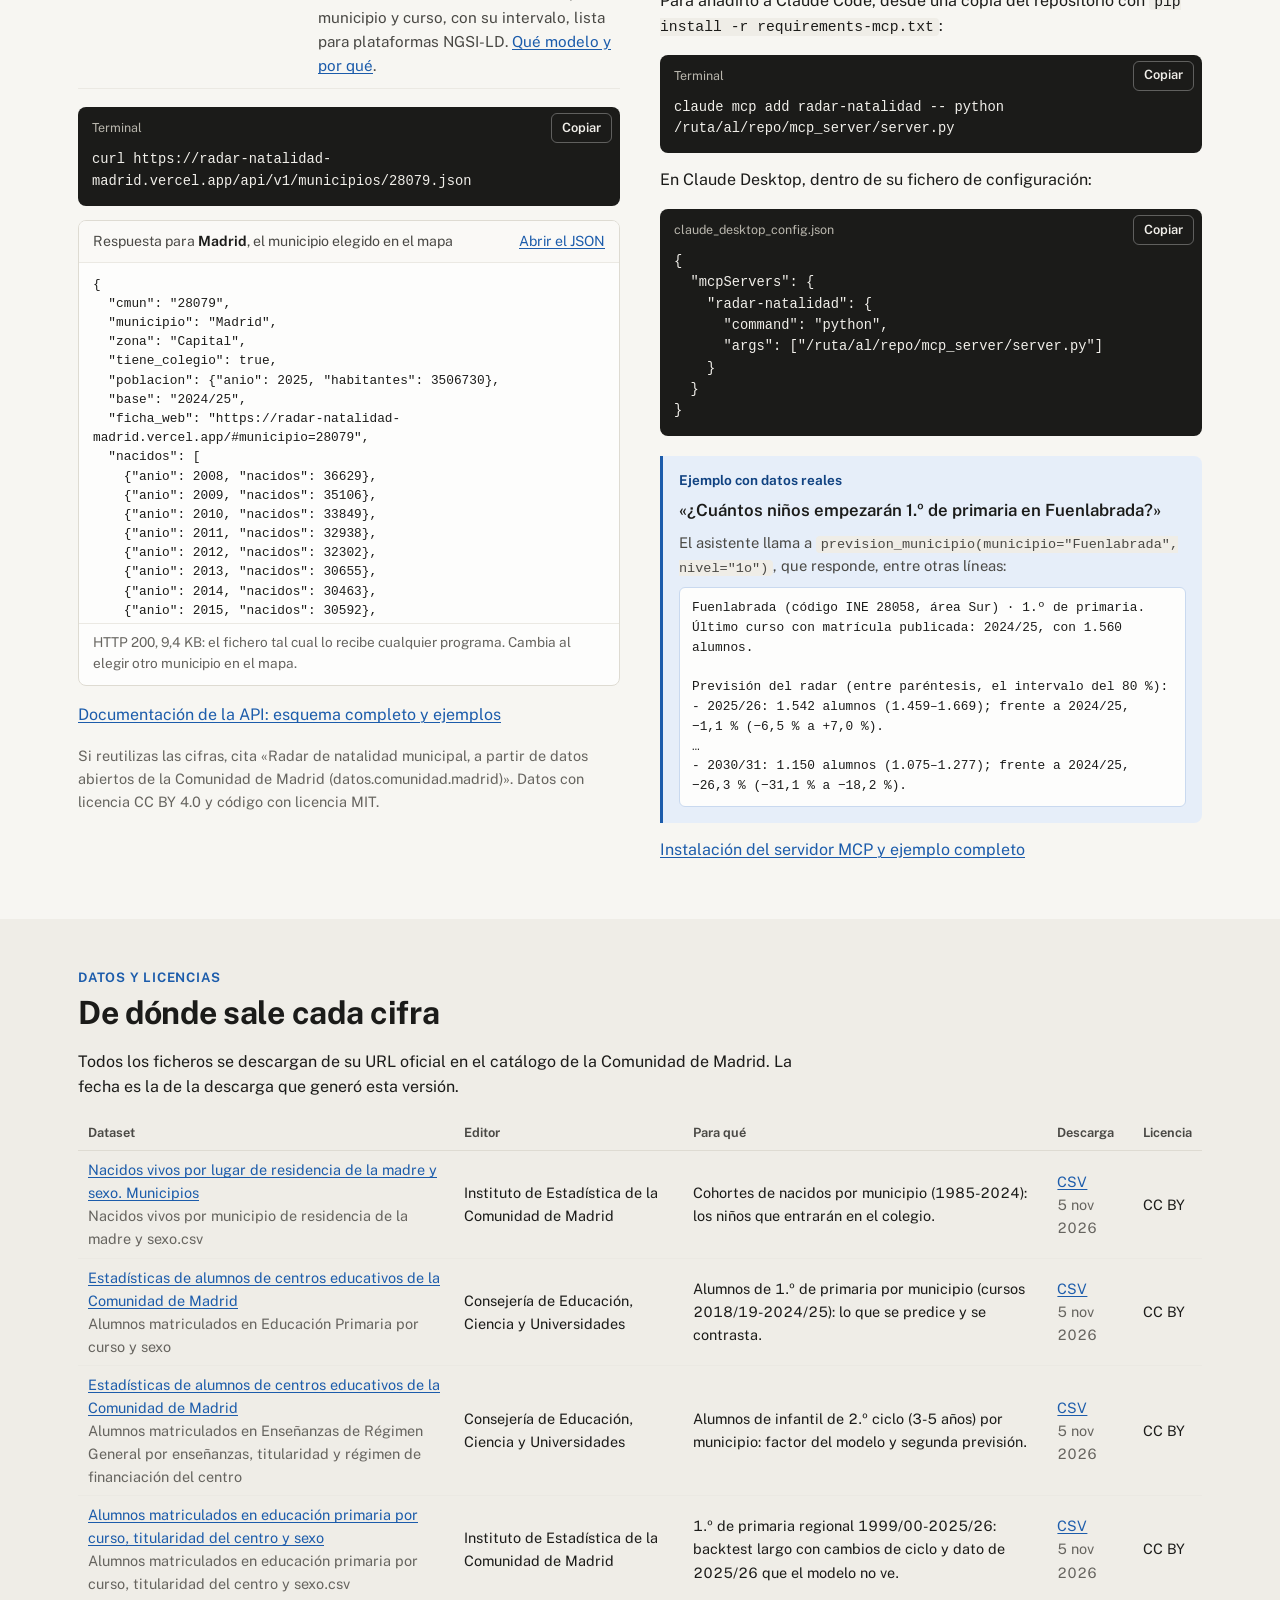
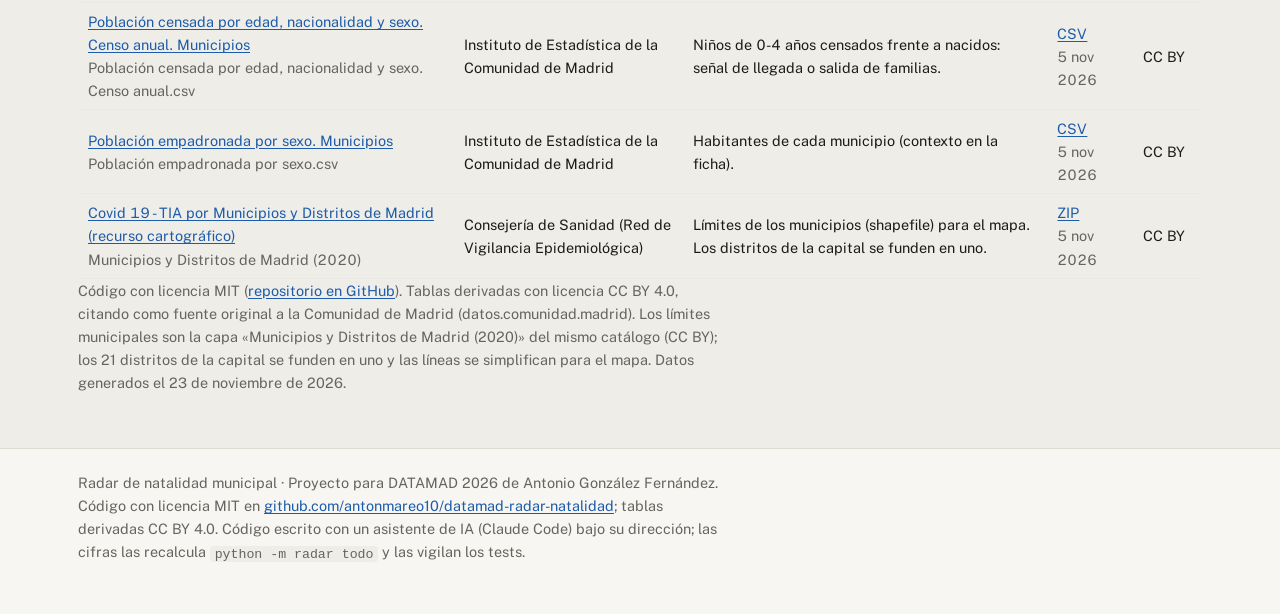
==== commit f70a566e: "Hero caption: fix punctuation in the default line Co-Authored-By: Claude Opus 5.5 <noreply@anthropic" ====
--- a/web/index.html
+++ b/web/index.html
@@ -122,7 +122,7 @@
         </div>
         <datalist id="tm-lista"></datalist>
       </form>
-      <p class="tm-texto" id="tm-texto" aria-live="polite">La media del área Sur: <strong><span data-r="resumen.proyeccion_1o.por_area_cambio_pct.Sur" data-f="pct">−21 %</span></strong> en 1.º de primaria. de <span data-r="base">2024/25</span> a <span data-r="cursos_p1.-1">2030/31</span>. Escribe tu municipio y la clase se redibuja con sus alumnos, su intervalo y su incertidumbre.</p>
+      <p class="tm-texto" id="tm-texto" aria-live="polite">La media del área Sur: <strong><span data-r="resumen.proyeccion_1o.por_area_cambio_pct.Sur" data-f="pct">−21 %</span></strong> en 1.º de primaria de <span data-r="base">2024/25</span> a <span data-r="cursos_p1.-1">2030/31</span>. Escribe tu municipio y la clase se redibuja con sus alumnos, su intervalo y su incertidumbre.</p>
       <p class="tm-pie"><a class="tm-ficha" id="tm-ficha" href="#mapa" hidden>Ver su ficha →</a></p>
     </figure>
     <div class="acciones">
--- a/web/estilo.css
+++ b/web/estilo.css
@@ -509,3 +509,52 @@
   .ficha .tabla.compacta { font-size: 0.74rem; }
   .ficha .tabla.compacta th, .ficha .tabla.compacta td { padding: 6px 2px; }
 }
+
+/* ---------------------------------------------------------------- revelar al hacer scroll (una vez; nada con movimiento reducido) */
+@media (prefers-reduced-motion: no-preference) {
+  .flujo.por-ver .paso { opacity: 0; transform: translateX(-14px); }
+  .flujo.visto .paso { transition: opacity 480ms ease-out, transform 520ms cubic-bezier(.2, .7, .3, 1); transition-delay: calc(var(--k) * 260ms); }
+  .barras .bf-barra { transform-origin: left center; }
+  .barras.por-ver .bf-barra { transform: scaleX(0); }
+  .barras.visto .bf-barra { transition: transform 600ms cubic-bezier(.2, .7, .3, 1); }
+  .barras.visto .bf + .bf .bf-barra { transition-delay: 450ms; }
+  .tramo-mapa.por-ver #svg-portada path.m { fill: #e6e4dd; fill-opacity: 1; }
+  .tramo-mapa.visto #svg-portada path.m { transition: fill 450ms ease-out, fill-opacity 450ms ease-out; transition-delay: calc(var(--d, 0) * 550ms); }
+}
+
+/* ---------------------------------------------------------------- «Imprimir informe»: la ficha en una página */
+.ficha-imprimir { margin: 18px 0 0; padding-top: 14px; border-top: 1px solid var(--linea-suave); display: flex; flex-wrap: wrap; align-items: center; gap: 6px 12px; }
+.ficha-imprimir .nota { margin: 0; }
+.boton-imprimir { min-height: 38px; padding: 7px 14px; font-size: 0.9rem; cursor: pointer; font-family: inherit; }
+.solo-informe { display: none; }
+@media print {
+  html.informe { font-size: 9.5pt; }
+  html.informe body { background: #fff; color: #000; line-height: 1.4; }
+  html.informe .ficha .aviso p { font-size: 8.5pt; line-height: 1.35; margin: 0; }
+  html.informe .ficha .meta { margin-bottom: 4pt; }
+  html.informe body > *:not(main), html.informe main > *:not(#mapa), html.informe #mapa .contenedor > *:not(.rejilla-mapa),
+  html.informe .mapa-fig, html.informe .ficha-imprimir, html.informe .ficha details, html.informe .ficha .no-informe,
+  html.informe .ficha .tooltip{ display: none !important; }
+  html.informe #mapa, html.informe .contenedor { padding: 0; margin: 0; max-width: none; }
+  html.informe .rejilla-mapa { display: block; }
+  html.informe .ficha { border: 0; box-shadow: none; padding: 0; background: #fff; }
+  html.informe .ficha h3 { font-size: 20pt; margin: 4pt 0 2pt; }
+  html.informe .ficha h4 { margin-top: 10pt; }
+  html.informe .ficha p, html.informe .ficha .aviso { break-inside: avoid; }
+  html.informe .grafico { break-inside: avoid; max-width: 170mm; }
+  html.informe .solo-informe { display: block; }
+  html.informe .informe-cabecera { font-size: 8.5pt; color: #444; border-bottom: 1px solid #999; padding-bottom: 4pt; margin: 0; max-width: none; }
+  html.informe .informe-pie { margin-top: 10pt; padding-top: 6pt; border-top: 1px solid #999; font-size: 8pt; color: #333; break-inside: avoid; }
+  html.informe .informe-pie p { margin: 0 0 3pt; max-width: none; }
+  html.informe .ficha .tabla { font-size: 8.5pt; }
+  html.informe .ficha .tabla th, html.informe .ficha .tabla td { padding: 1.5pt 6pt; }
+  html.informe .ficha .kpis { gap: 6pt; margin-top: 6pt; }
+  html.informe .ficha .kpi { padding: 6pt 8pt; }
+  html.informe .ficha .leyenda-fan { margin-bottom: 0; }
+  html.informe .grafico svg { width: 100%; height: 46mm; }
+  html.informe .ficha .kpi-valor { font-size: 20pt; }
+  html.informe .ficha .aviso { padding: 4pt 8pt; margin: 6pt 0; }
+  html.informe .ficha p { margin-bottom: 4pt; }
+  html.informe .ficha h4 { margin: 8pt 0 3pt; }
+  @page { size: A4; margin: 10mm 14mm; }
+}
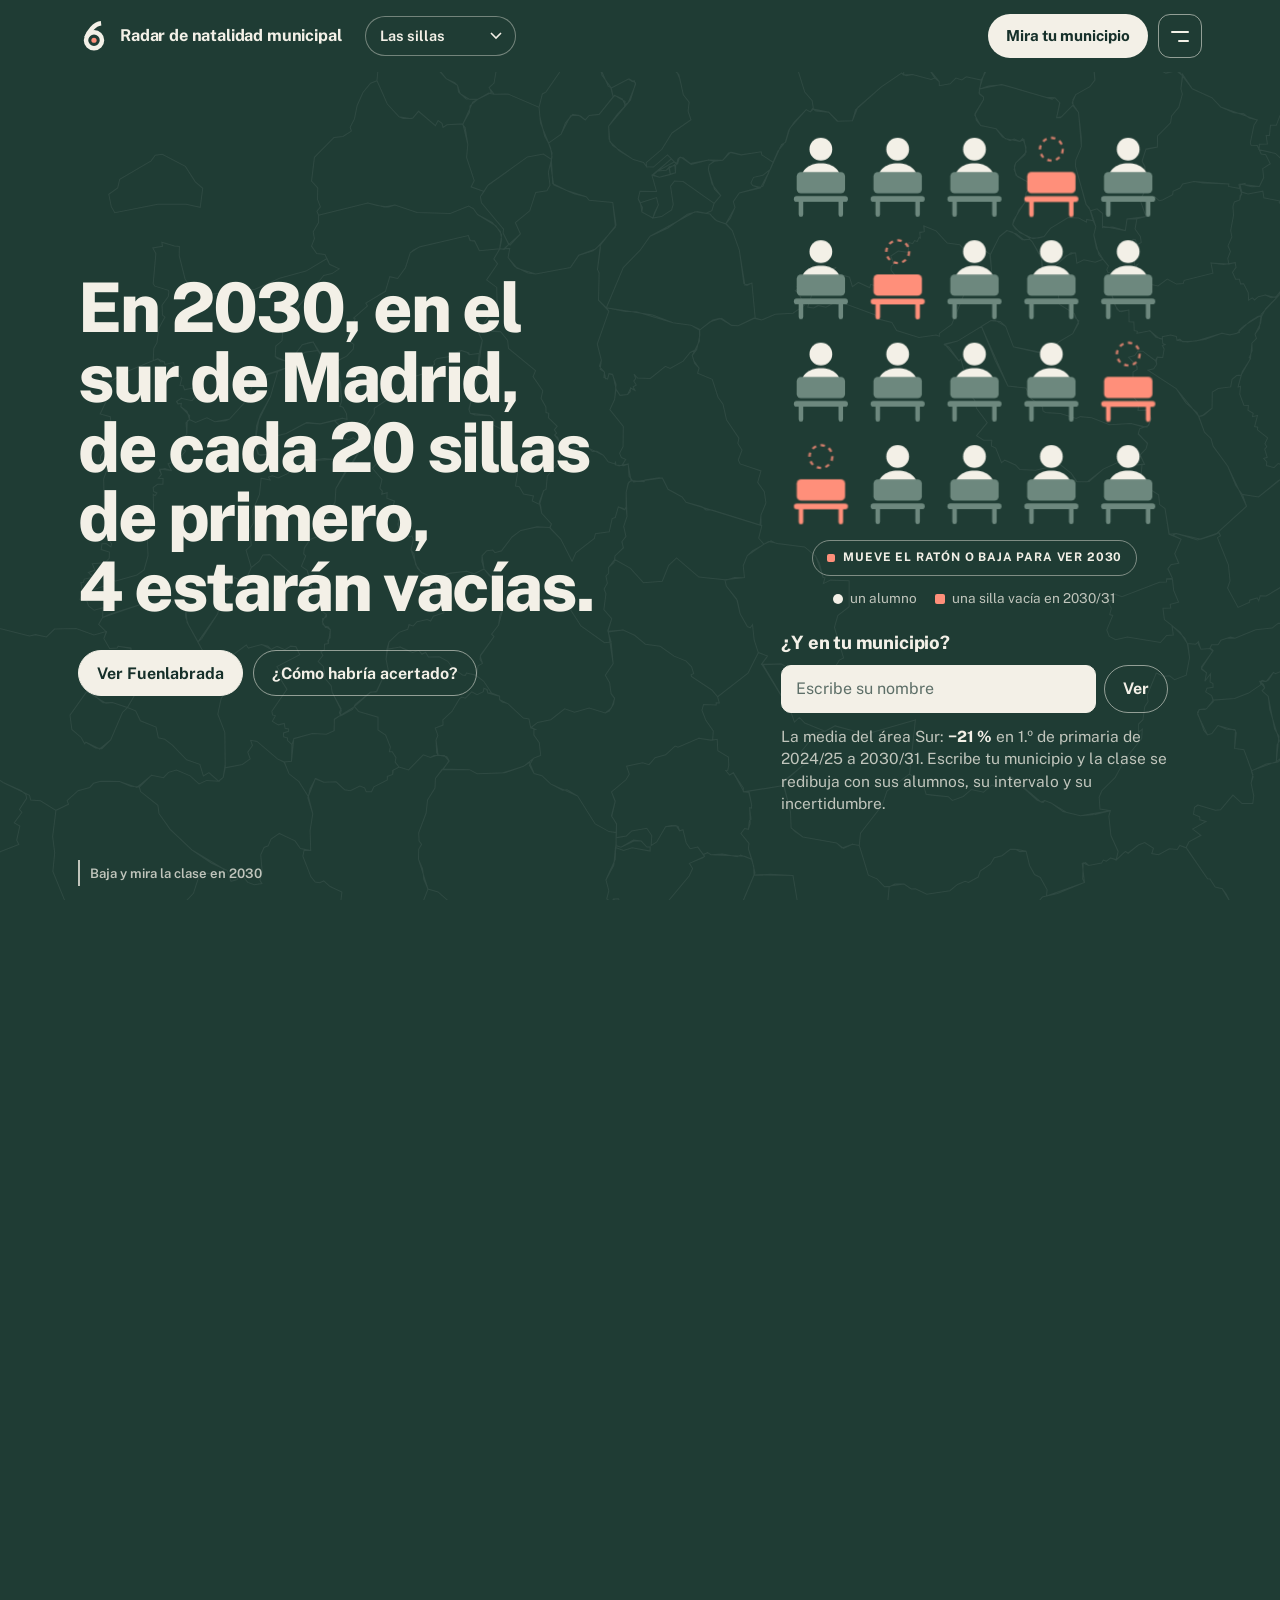
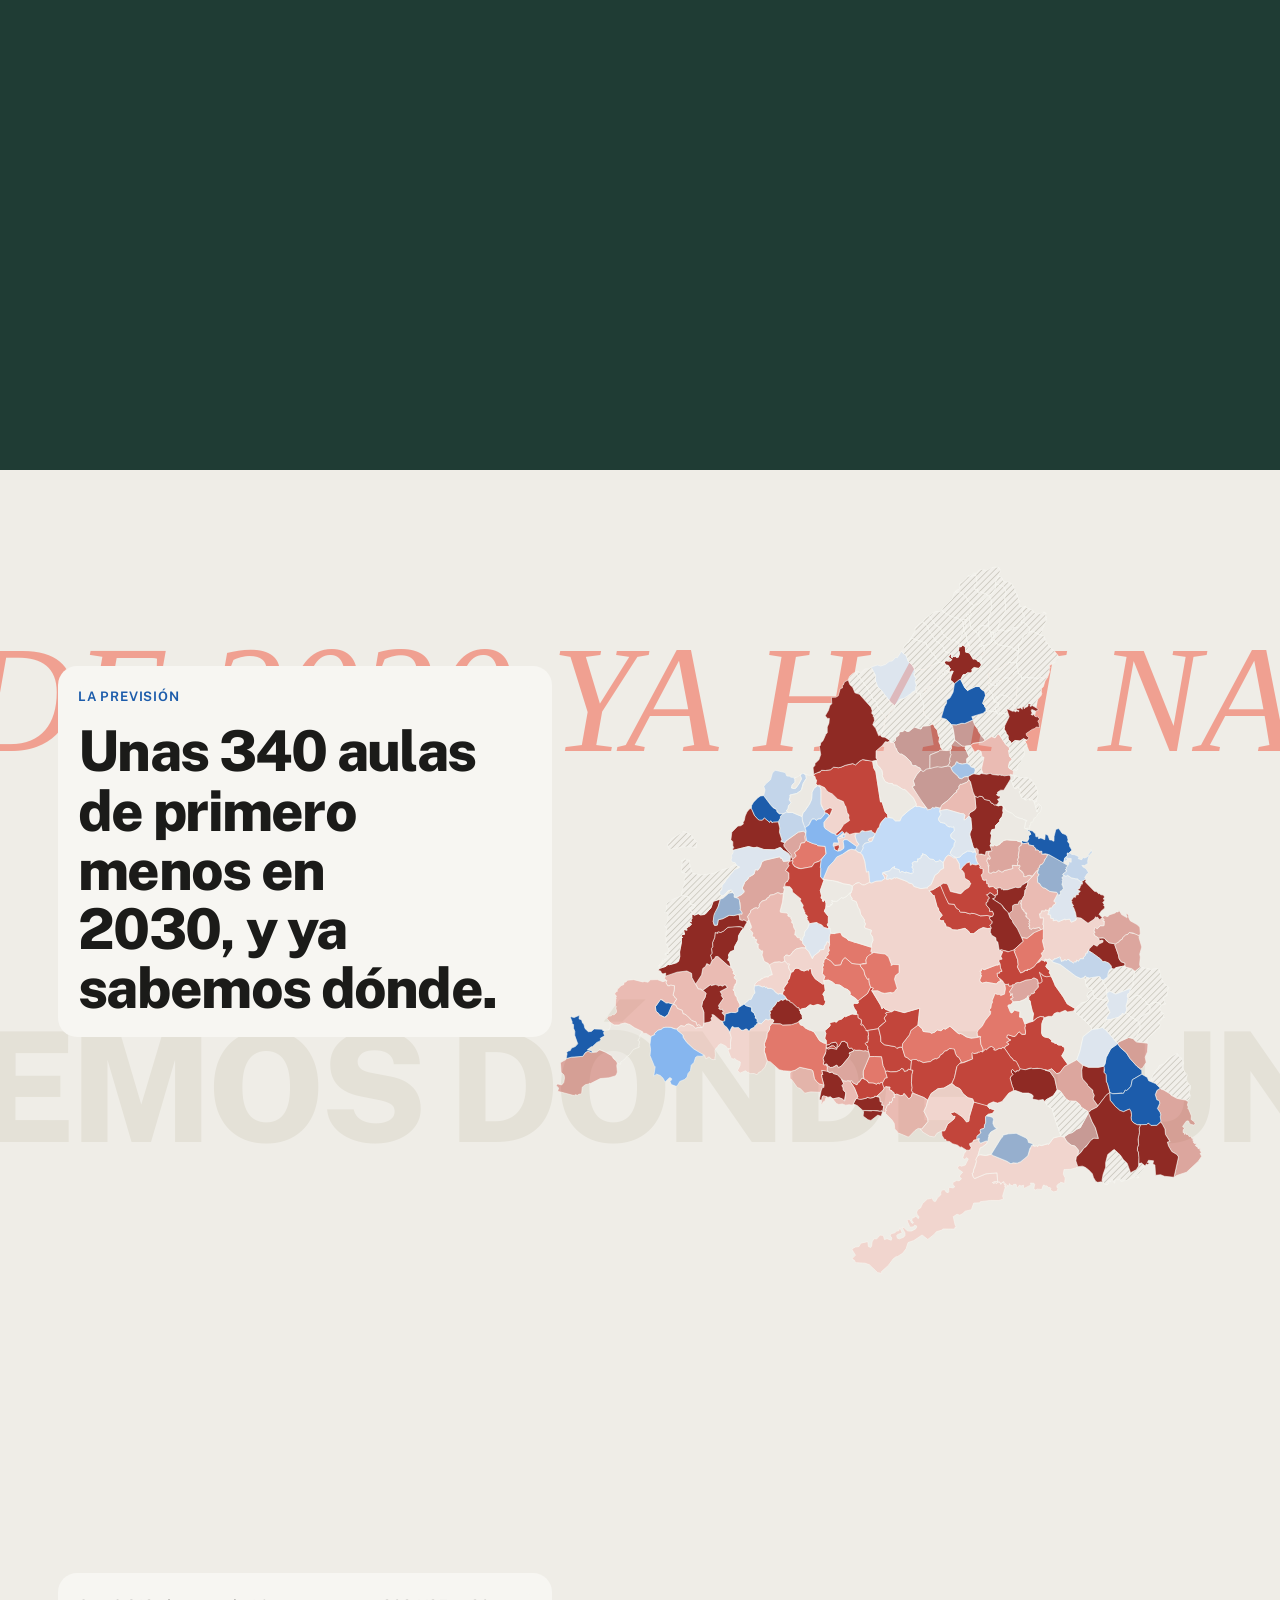
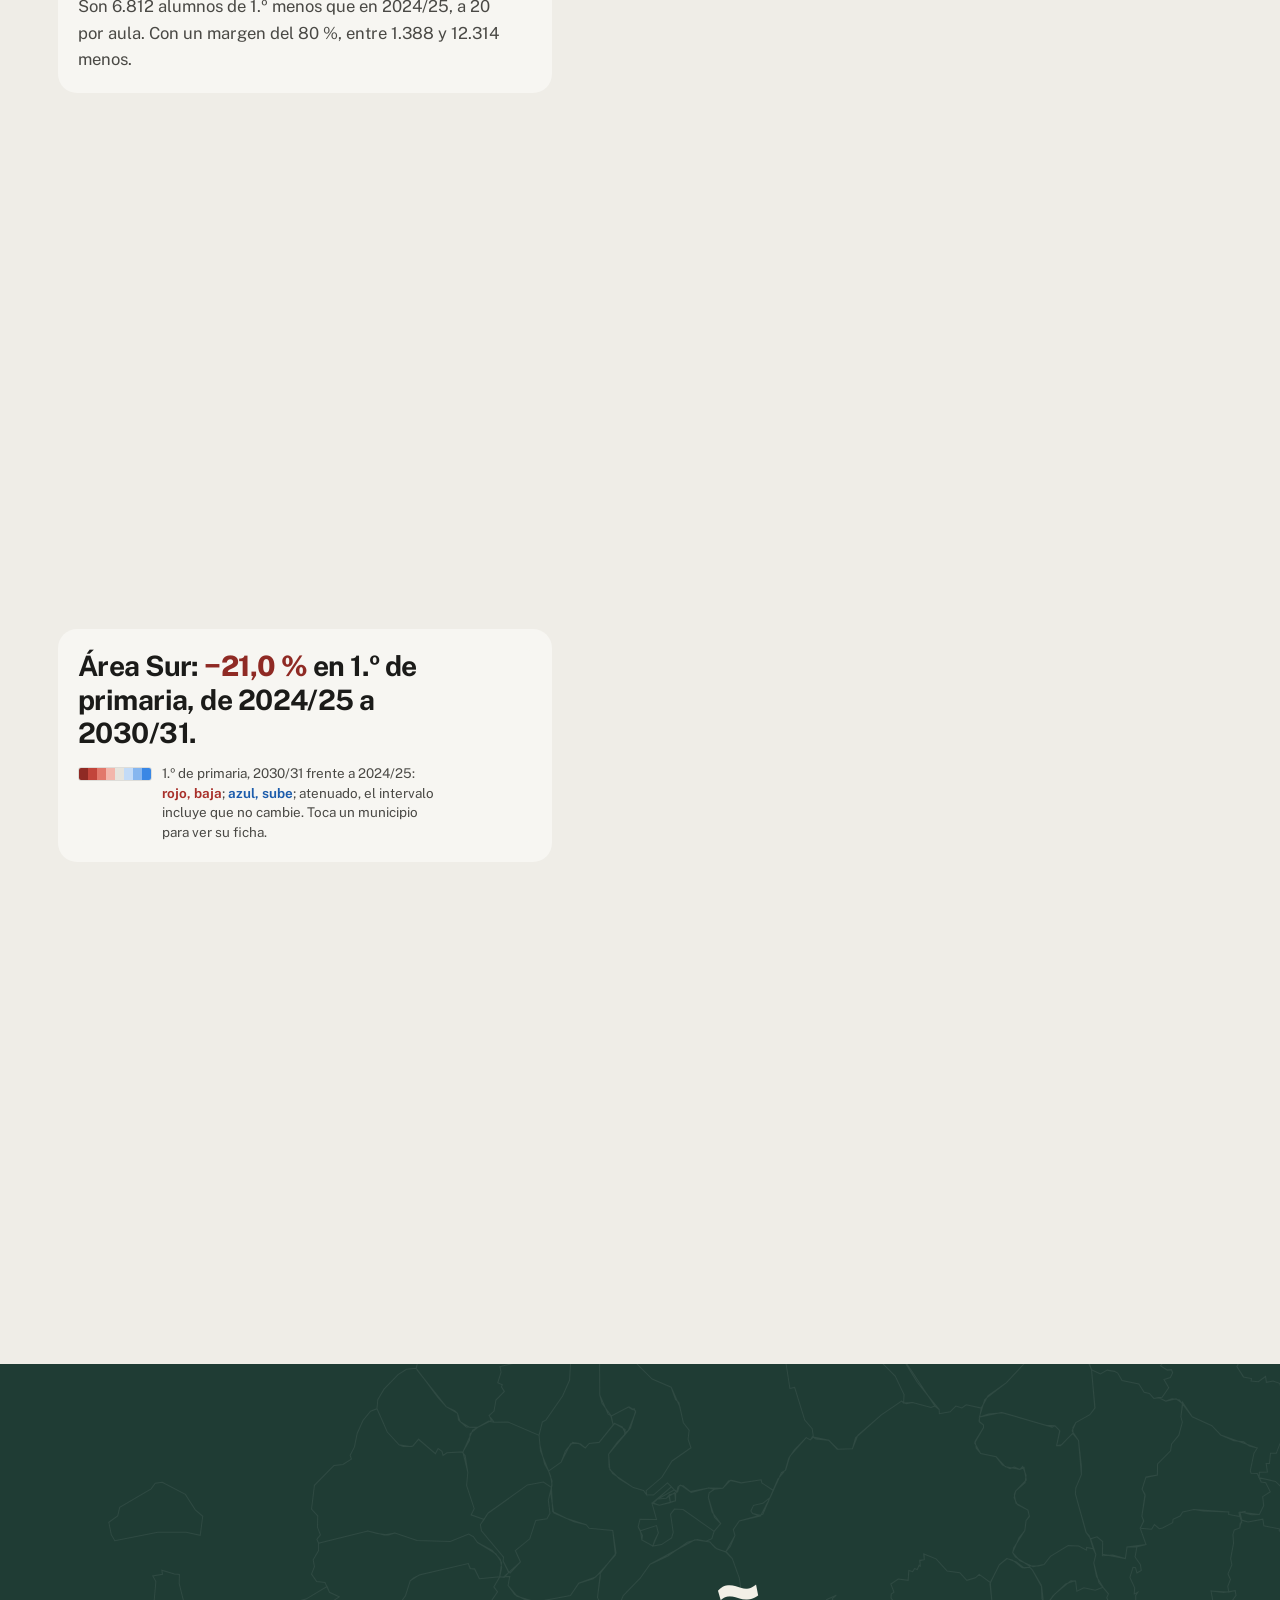
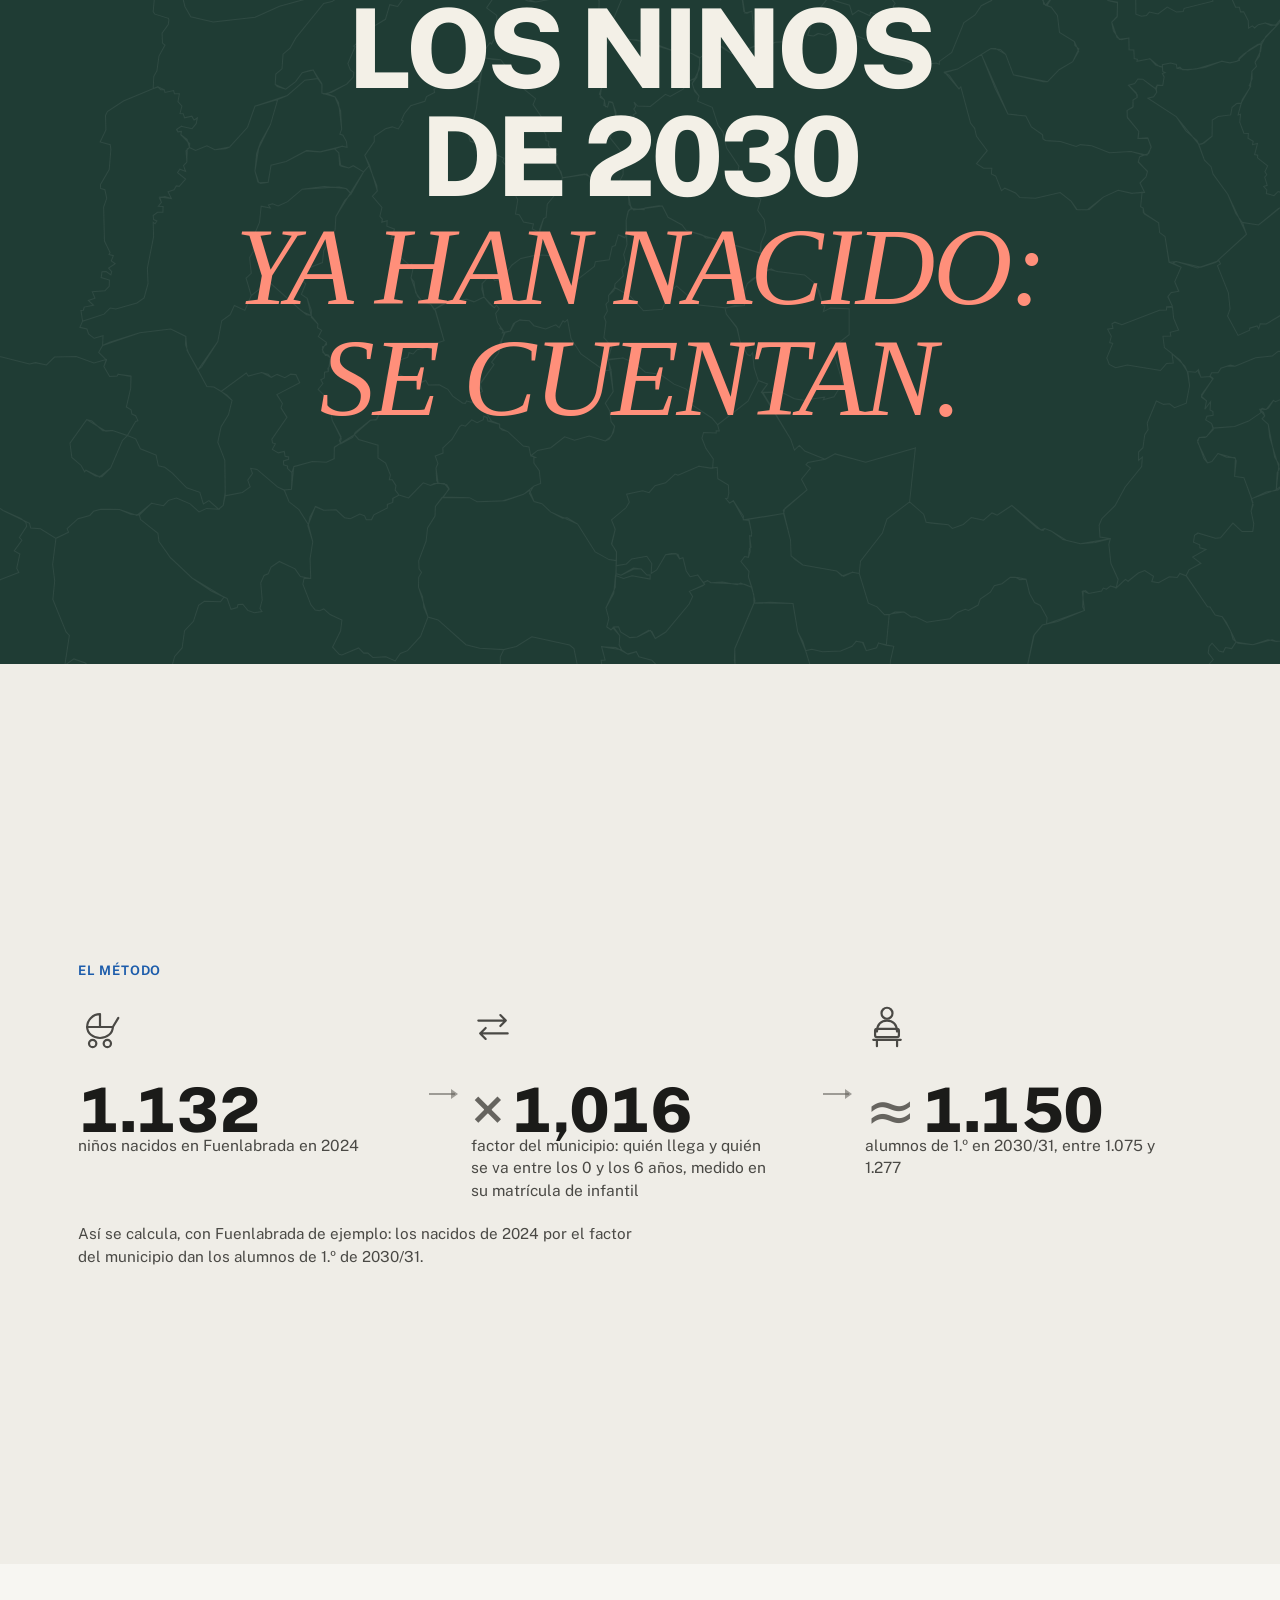
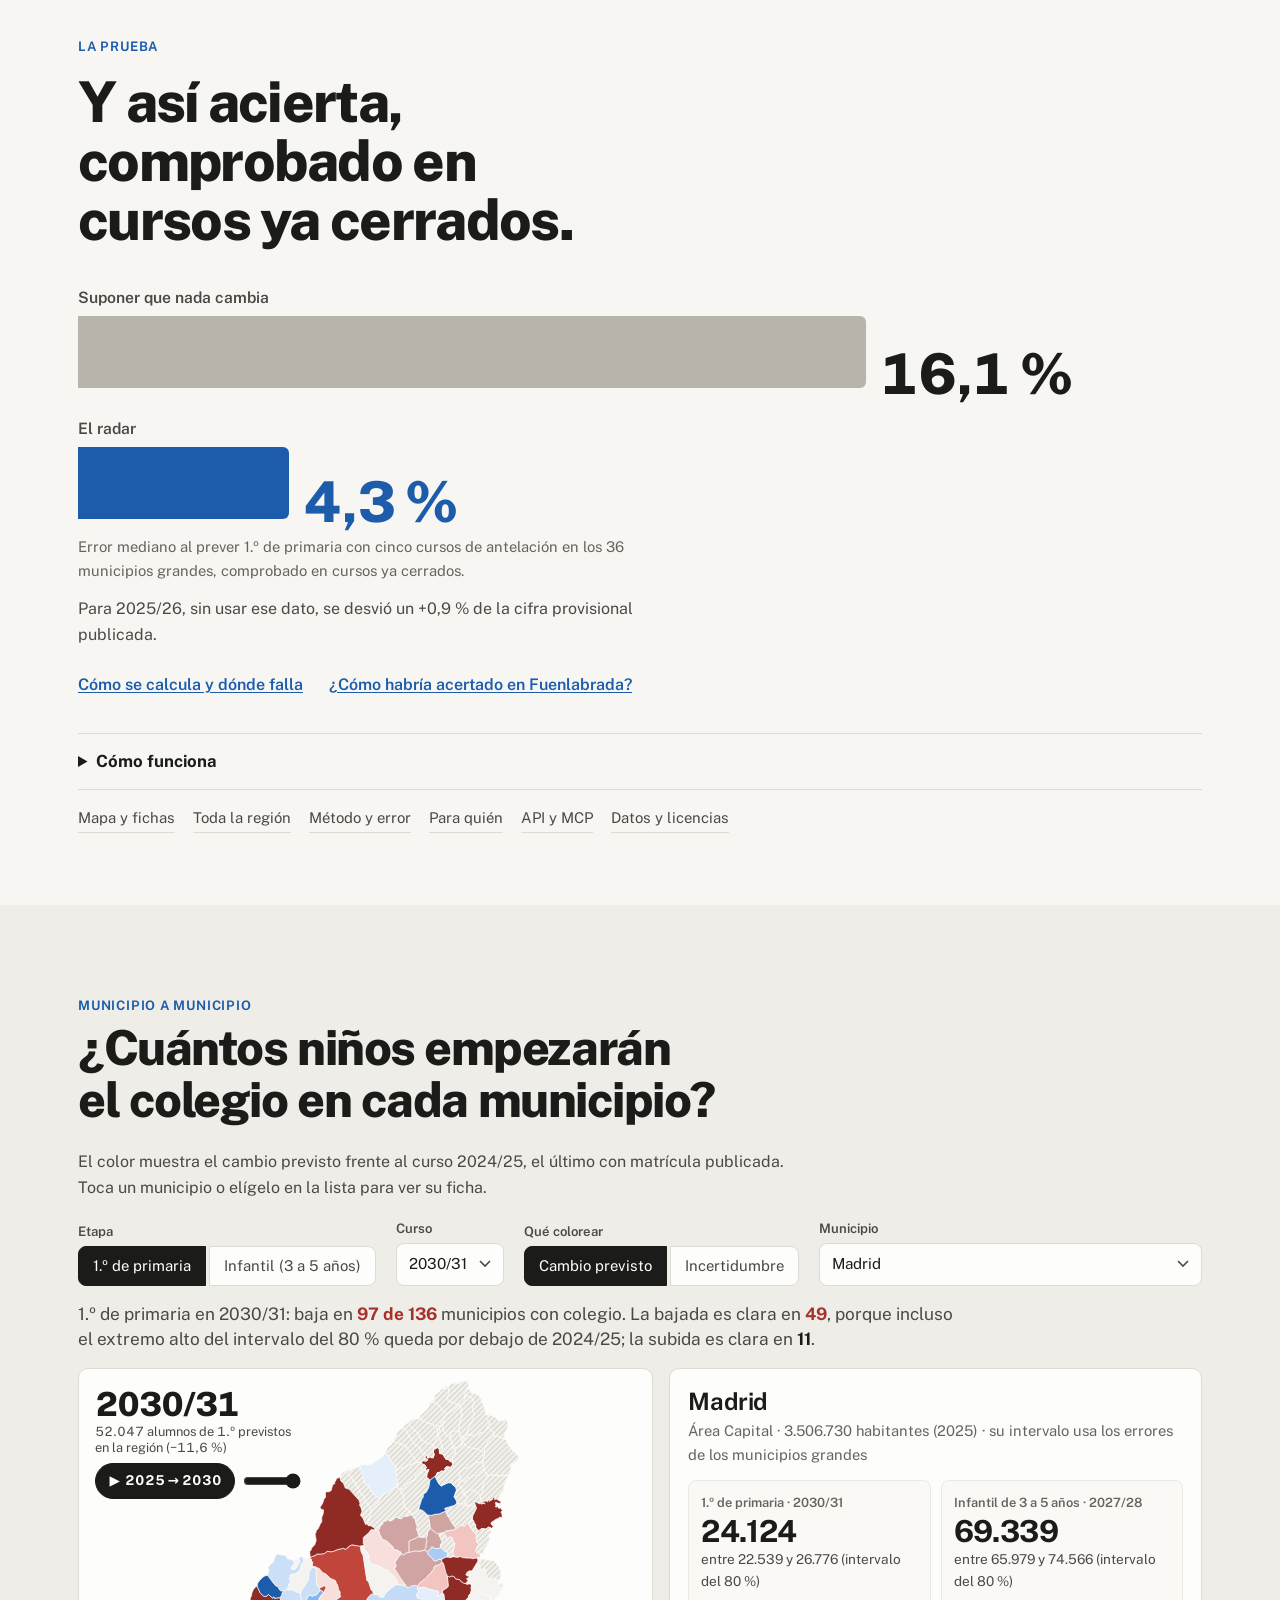
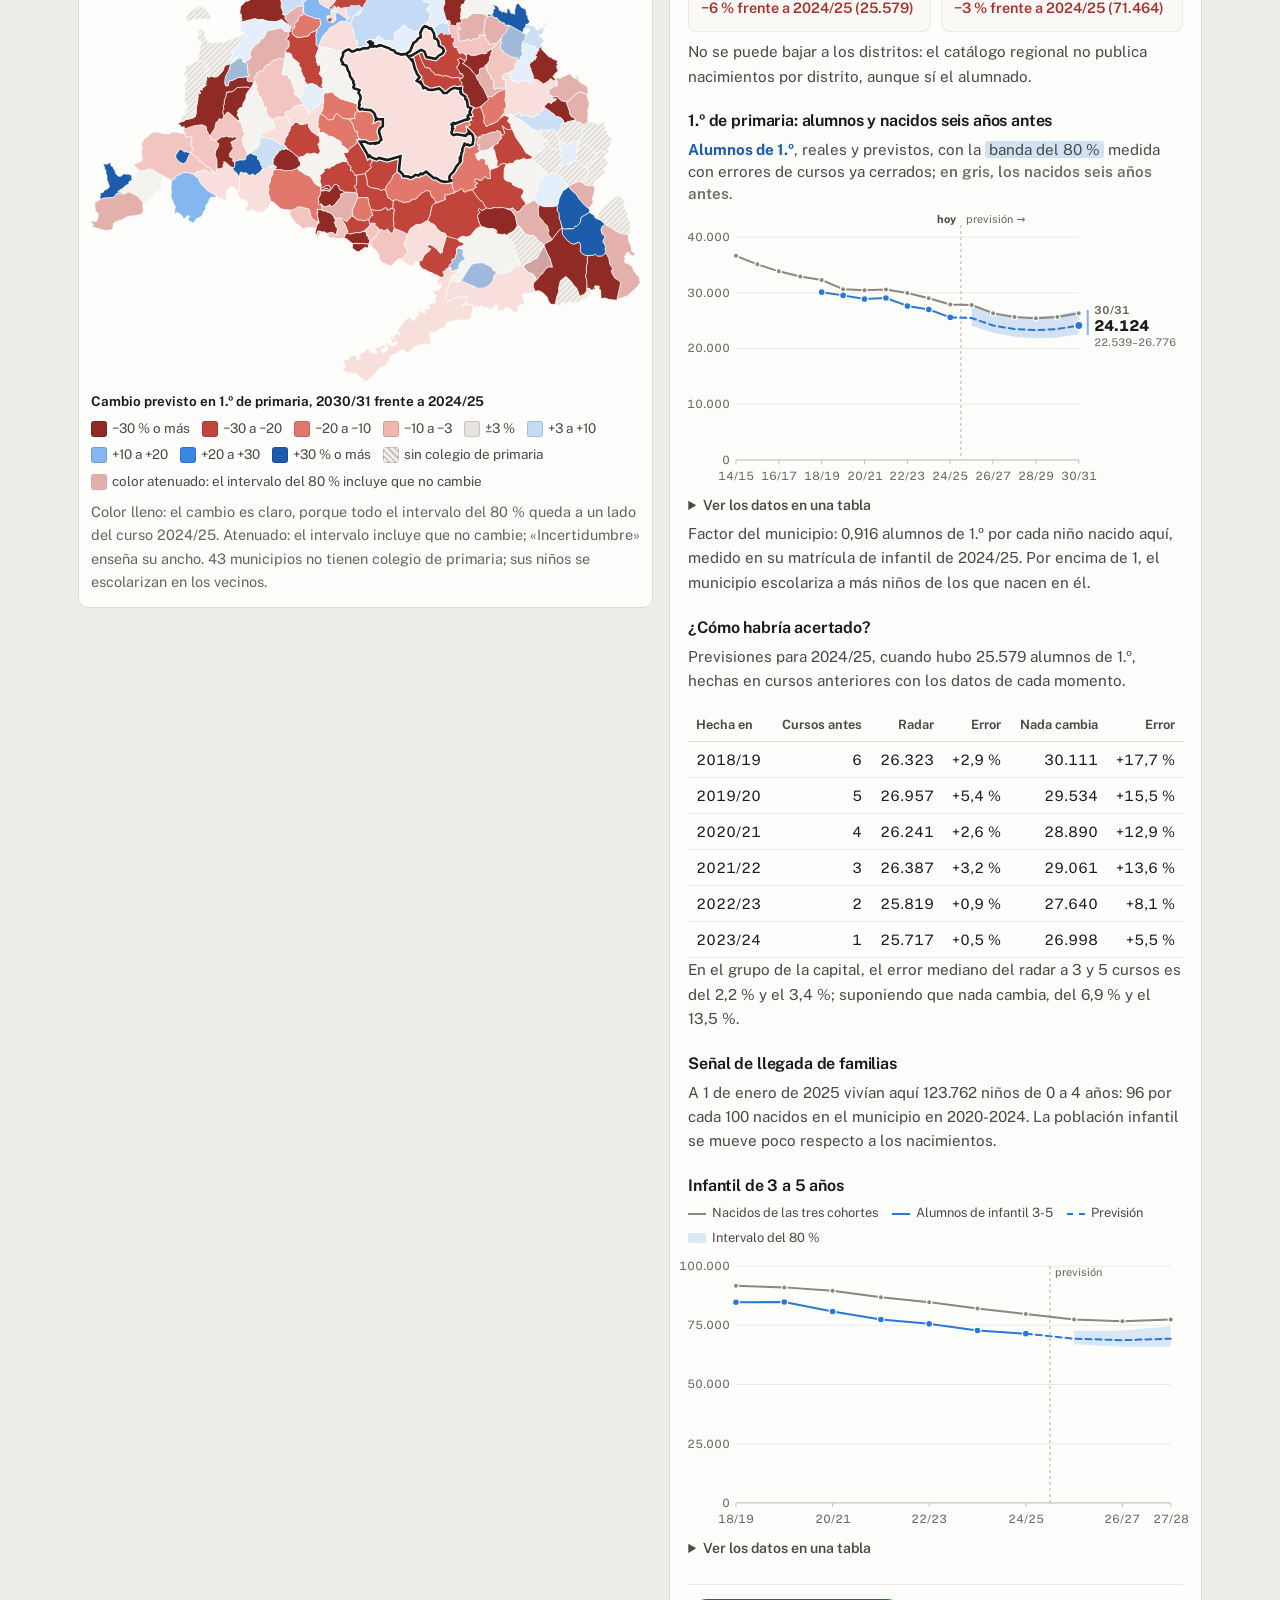
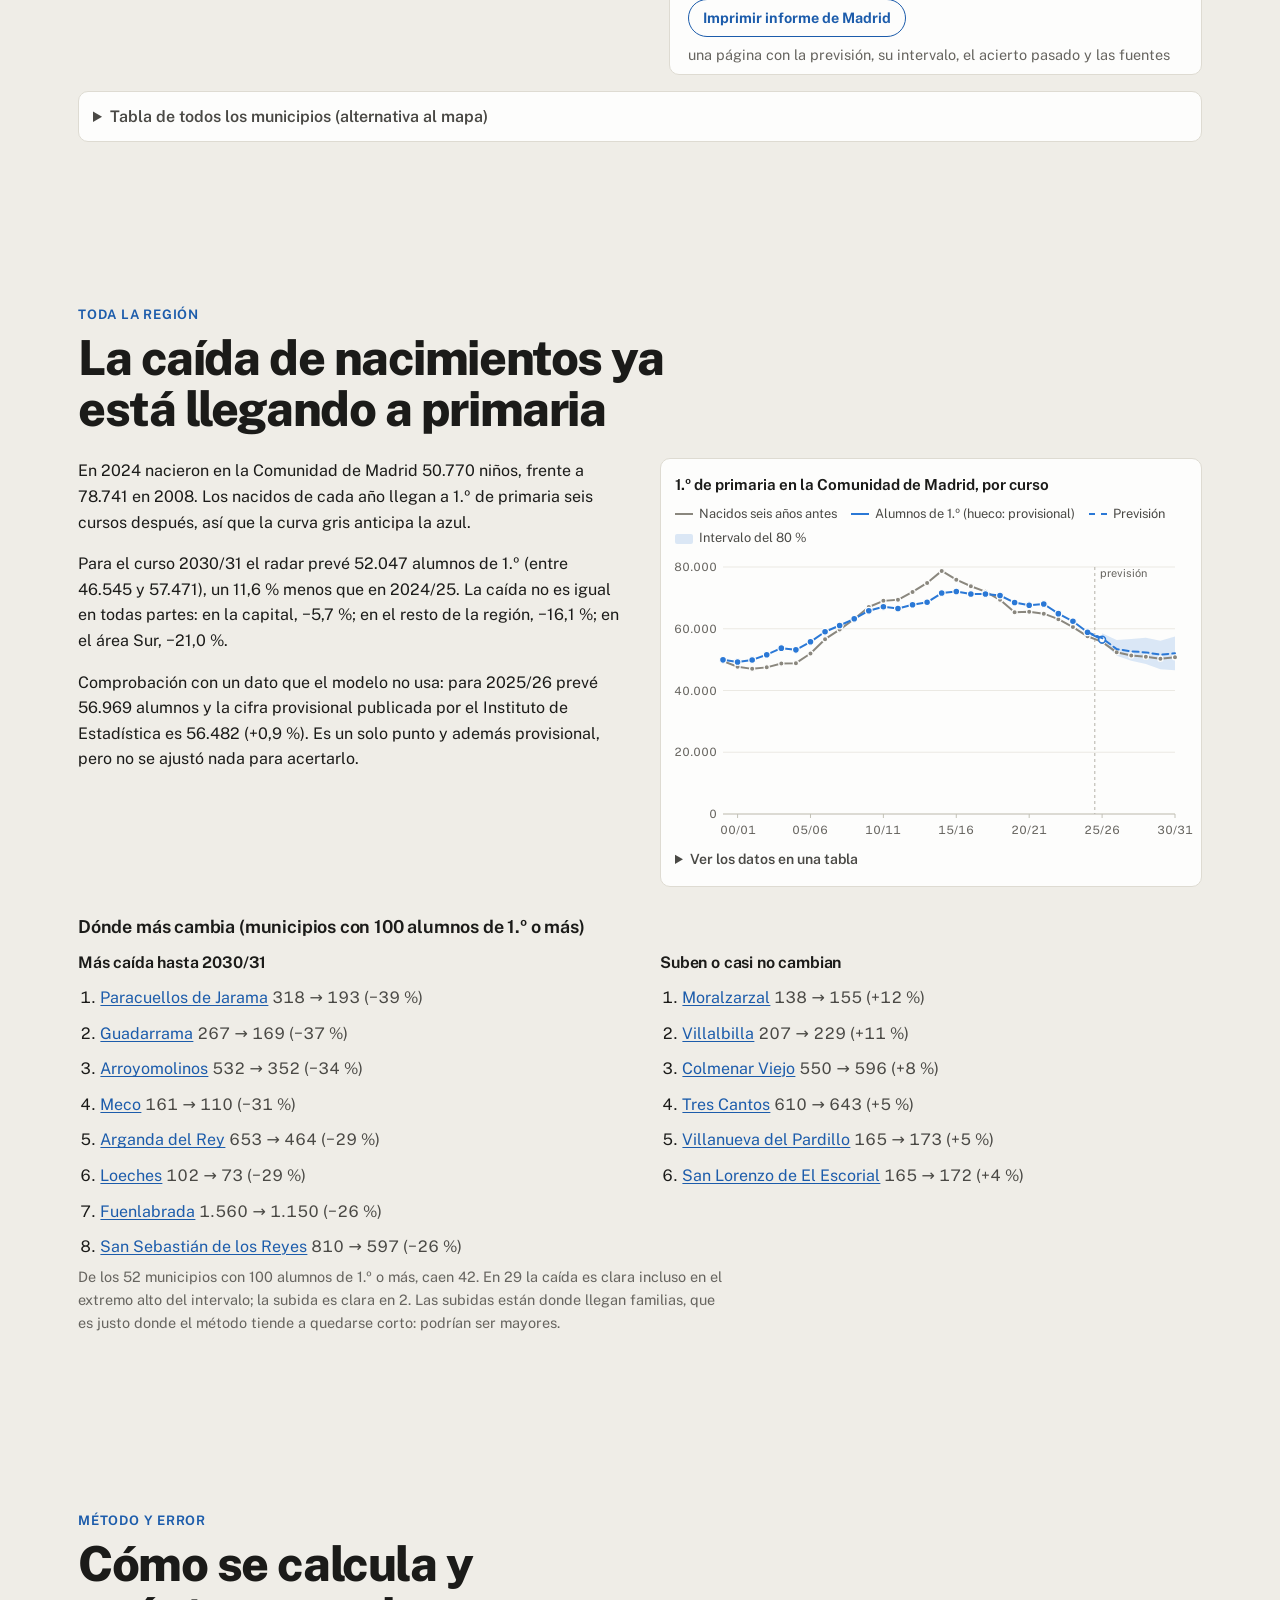
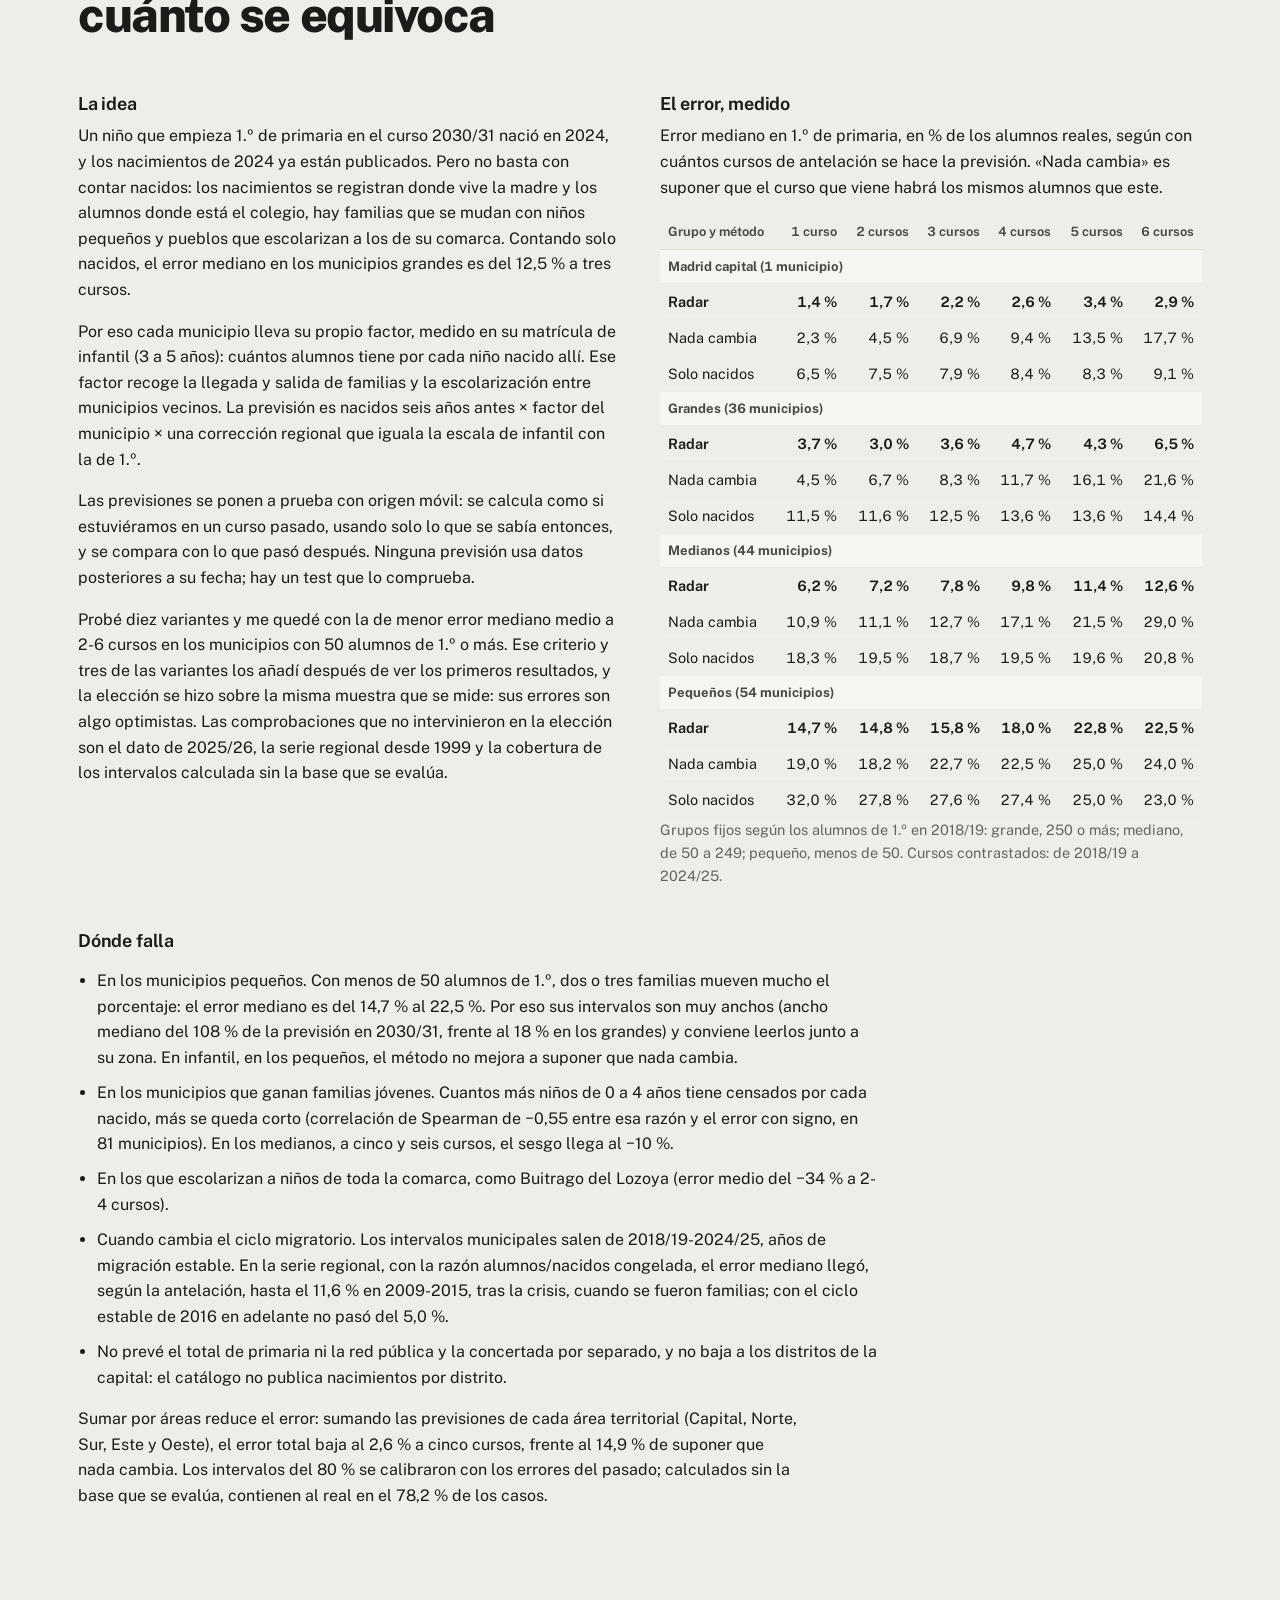
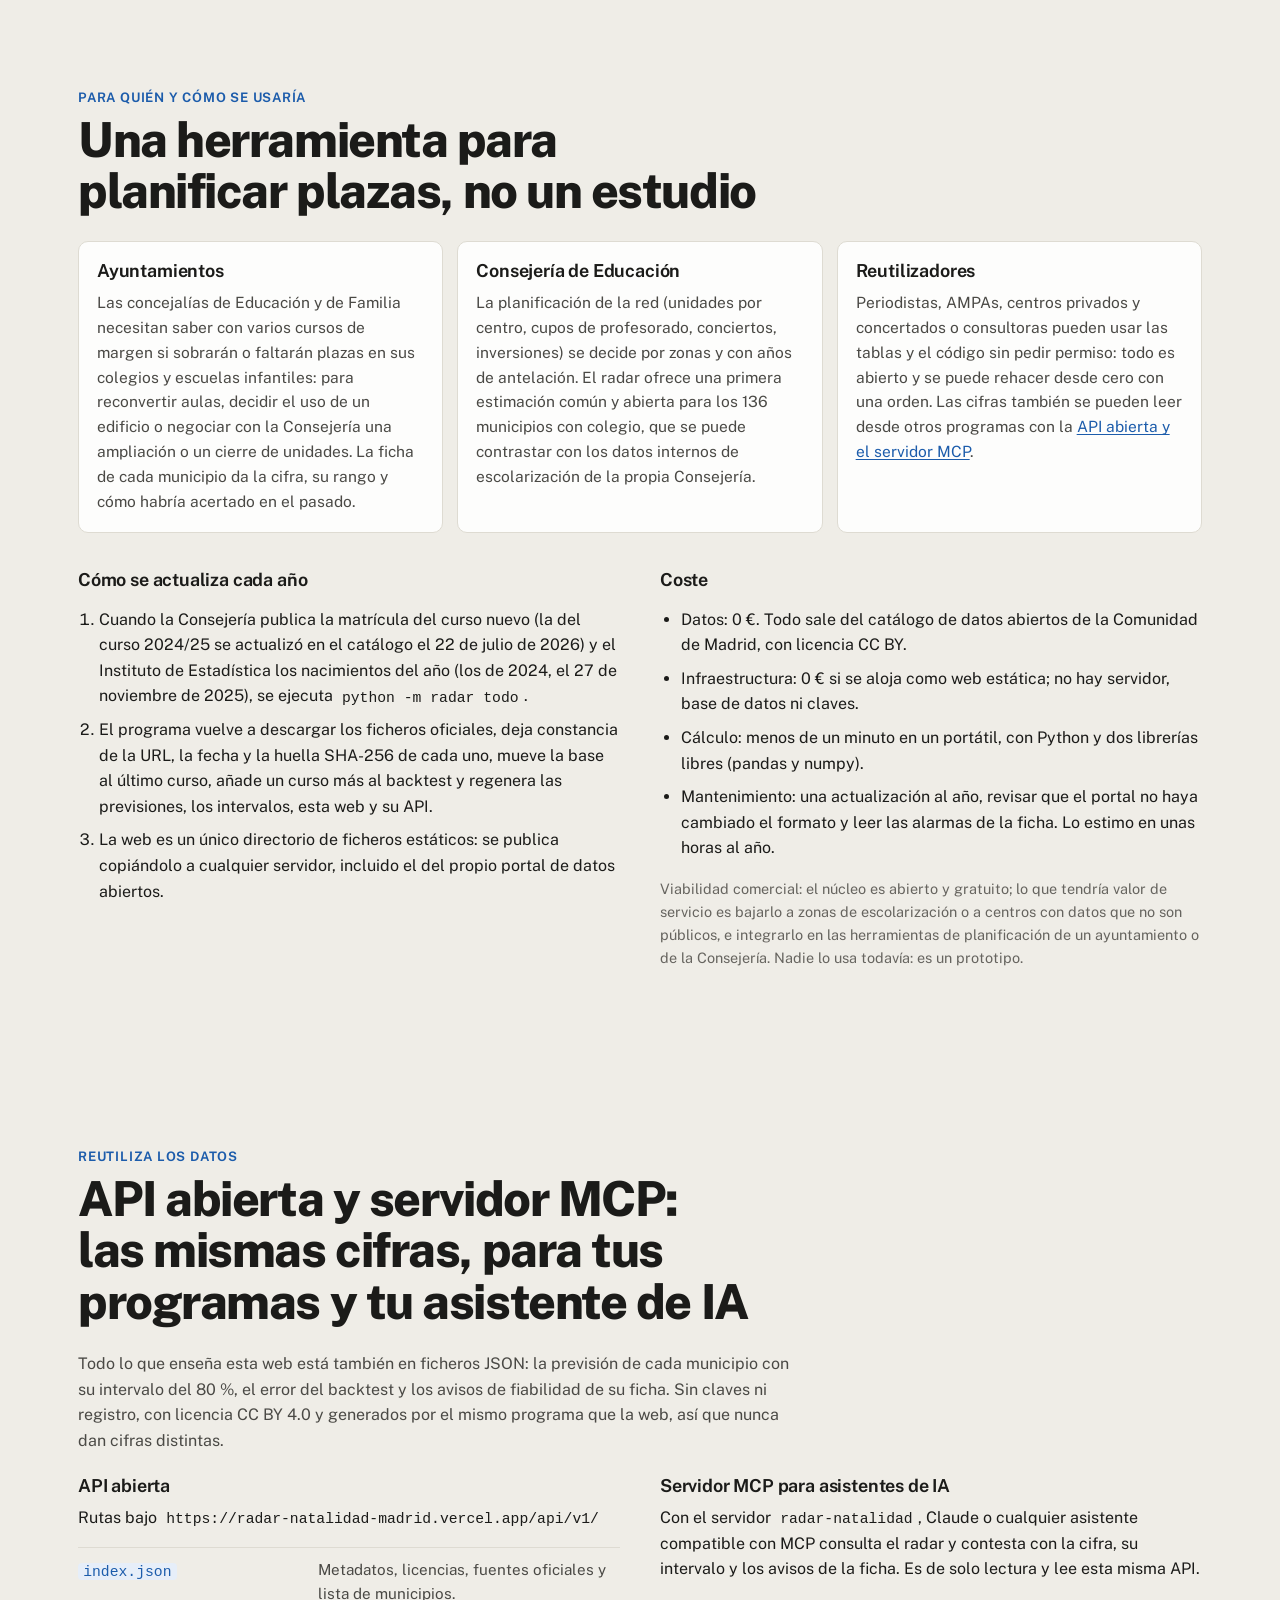
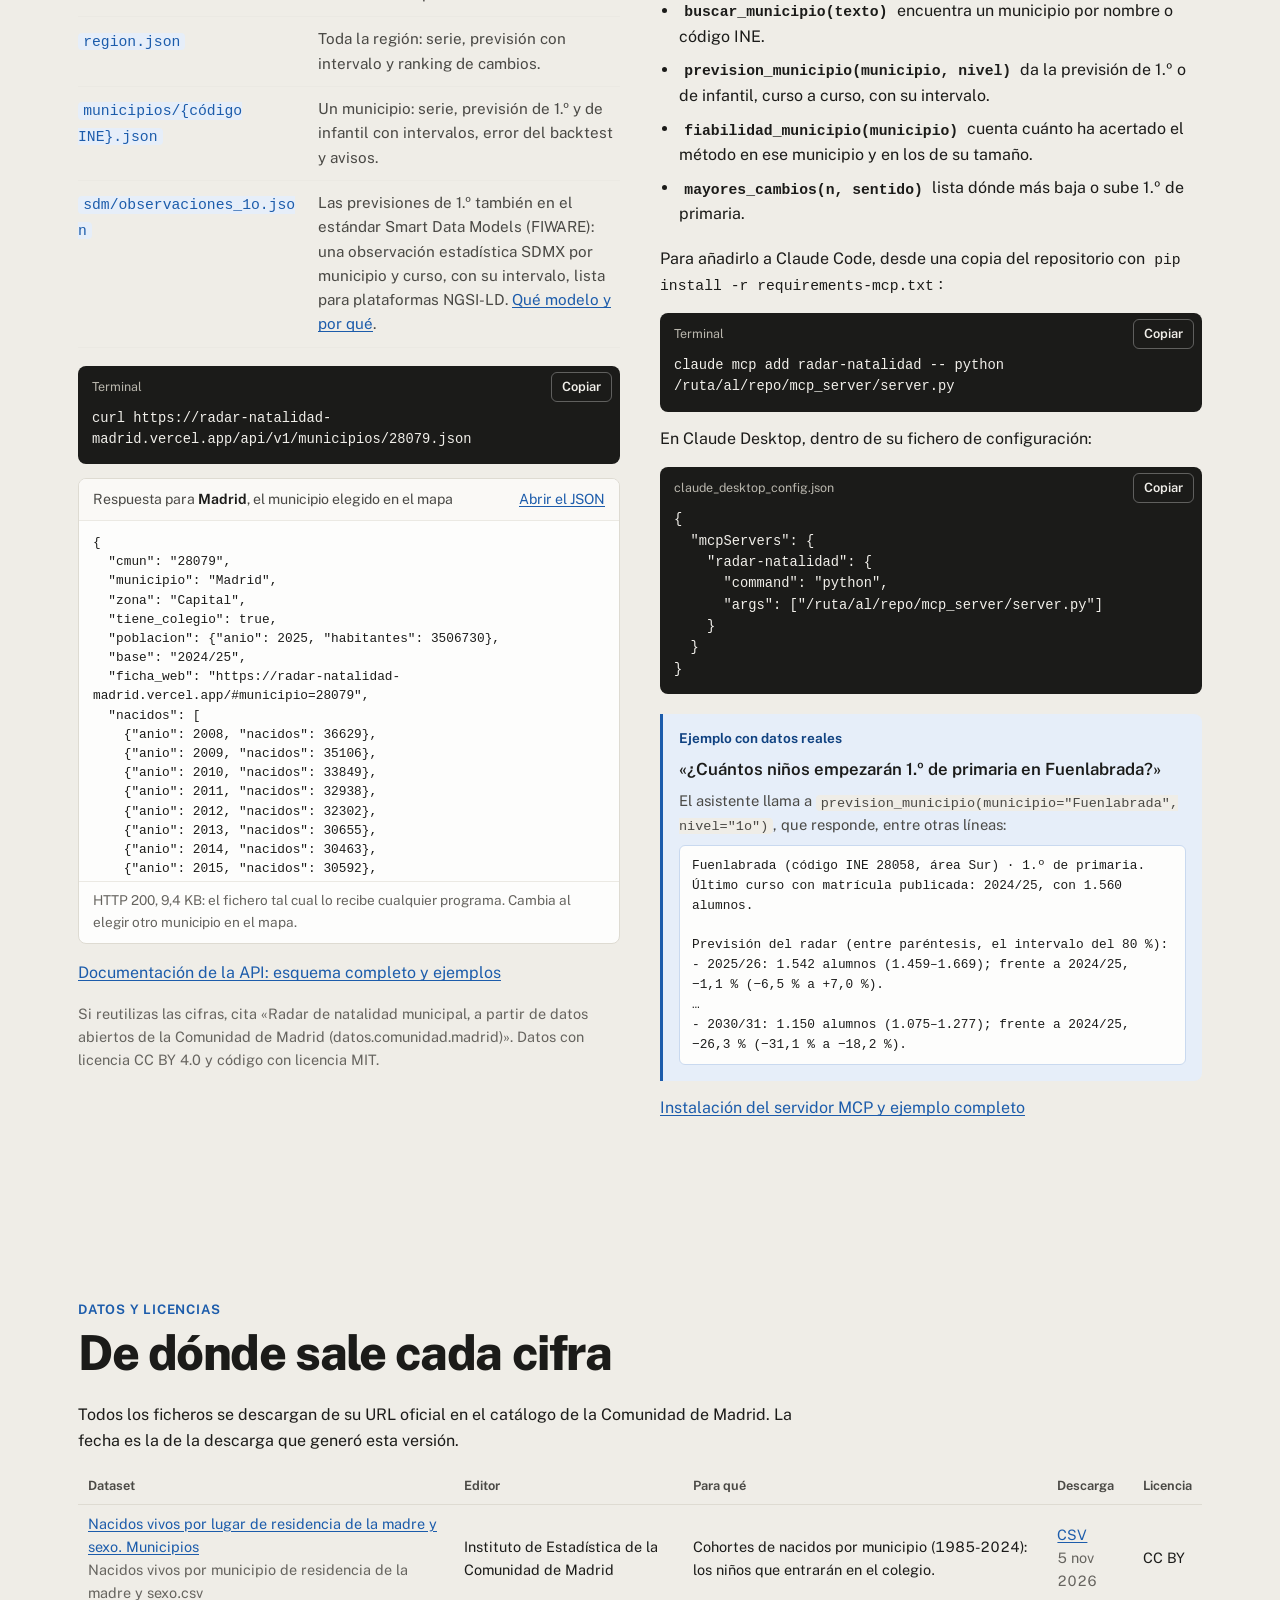
==== commit b834b621: "Motion and layout: pinned scroll story, full-screen menu, chapters, Lenis + Scrollama (vendored, MIT" ====
--- a/web/index.html
+++ b/web/index.html
@@ -71,23 +71,37 @@
 }
 </script>
 <script>/* precarga la letra en la web publicada; en la copia sin internet (file://) el navegador la bloquearía */ if (location.protocol !== "file:") { var l = document.createElement("link"); l.rel = "preload"; l.as = "font"; l.type = "font/woff2"; l.crossOrigin = "anonymous"; l.href = "fuentes/PublicSans.woff2"; document.head.appendChild(l); }</script>
+<script>/* movimiento: nunca en ?demo ni con «reducir movimiento»; sin esta clase la página queda quieta y completa */ (function () { var d = document.documentElement, q = function (s) { return window.matchMedia && window.matchMedia(s).matches; }; if (/[?&]demo(?:[=&]|$)/.test(location.search) || q("(prefers-reduced-motion: reduce)")) return; d.classList.add("mov"); if (q("(min-width: 900px) and (min-height: 620px)")) d.classList.add("mov-pin"); })();</script>
 <link rel="stylesheet" href="estilo.css">
 </head>
 <body>
 <a class="saltar" href="#principal">Saltar al contenido</a>
 
-<header class="cabecera pizarra">
-  <div class="contenedor barra">
-    <a class="titulo-marca" href="#principal">
-      <svg class="marca" viewBox="0 0 32 32" width="32" height="32" aria-hidden="true" focusable="false"><circle cx="16" cy="20.25" r="8" fill="none" stroke="currentColor" stroke-width="4.5"/><path d="M8.482 17.514C10.603 11.688 16.1 4.1 23.1 3.35" fill="none" stroke="currentColor" stroke-width="4.5"/><circle cx="16" cy="20.25" r="2.6" fill="#ff8f7a"/></svg>
-      <span class="marca-texto"><span class="marca-nombre">Radar de natalidad municipal</span><span class="antetitulo">Proyecto para DATAMAD 2026 con datos abiertos de la Comunidad de Madrid</span></span>
-    </a>
-    <nav class="barra-nav" aria-label="Atajos">
-      <a href="#mapa">Mapa</a><a href="#metodo">Método</a><a href="#reutiliza">API y MCP</a><a href="#datos">Datos</a>
-    </nav>
+<header class="cabecera pizarra" data-cap="sillas">
+  <div class="barra-fija" id="barra">
+    <div class="contenedor barra">
+      <a class="titulo-marca" href="#principal">
+        <svg class="marca" viewBox="0 0 32 32" width="32" height="32" aria-hidden="true" focusable="false"><circle cx="16" cy="20.25" r="8" fill="none" stroke="currentColor" stroke-width="4.5"/><path d="M8.482 17.514C10.603 11.688 16.1 4.1 23.1 3.35" fill="none" stroke="currentColor" stroke-width="4.5"/><circle cx="16" cy="20.25" r="2.6" fill="#ff8f7a"/></svg>
+        <span class="marca-texto"><span class="marca-nombre">Radar de natalidad municipal</span><span class="antetitulo">Proyecto para DATAMAD 2026 con datos abiertos de la Comunidad de Madrid</span></span>
+      </a>
+      <label class="capitulo"><span class="sr-only">Ir a un capítulo</span>
+        <select id="capitulo" autocomplete="off">
+          <option value="sillas" data-ir-a="principal">Las sillas</option>
+          <option value="municipio" data-ir-a="tm">Tu municipio</option>
+          <option value="funciona" data-ir-a="t-fiable">Cómo funciona</option>
+          <option value="prueba" data-ir-a="t-prueba">La prueba</option>
+          <option value="mapa" data-ir-a="mapa">El mapa</option>
+          <option value="datos" data-ir-a="reutiliza">Datos y API</option>
+        </select>
+      </label>
+      <div class="barra-acc">
+        <a class="pildora" href="#tm" data-foco="tm-buscar">Mira tu municipio</a>
+        <button type="button" class="menu-boton" id="menu-boton" aria-expanded="false" aria-controls="menu" aria-label="Abrir el menú"><span aria-hidden="true"></span><span aria-hidden="true"></span></button>
+      </div>
+    </div>
   </div>
   <div class="contenedor heroe">
-    <h1 class="titular">En 2030, en el sur de Madrid, de cada 20&nbsp;sillas de primero, 4&nbsp;estarán vacías.</h1>
+    <h1 class="titular"><span class="pal" style="--w:0"><span>En</span></span> <span class="pal" style="--w:1"><span>2030,</span></span> <span class="pal" style="--w:2"><span>en</span></span> <span class="pal" style="--w:3"><span>el</span></span> <span class="pal" style="--w:4"><span>sur</span></span> <span class="pal" style="--w:5"><span>de</span></span> <span class="pal" style="--w:6"><span>Madrid,</span></span> <span class="pal" style="--w:7"><span>de</span></span> <span class="pal" style="--w:8"><span>cada</span></span> <span class="pal" style="--w:9"><span>20&nbsp;sillas</span></span> <span class="pal" style="--w:10"><span>de</span></span> <span class="pal" style="--w:11"><span>primero,</span></span> <span class="pal clave" style="--w:12"><span>4&nbsp;estarán</span></span> <span class="pal clave" style="--w:13"><span>vacías.</span></span></h1>
     <p class="heroe-sub">Previsión abierta de alumnos de 1.º en los <span data-r="resumen.proyeccion_1o.municipios_con_colegio">136</span> municipios con colegio hasta <span data-r="cursos_p1.-1">2030/31</span>, con su error medido. Solo datos abiertos de la Comunidad de Madrid.</p>
     <figure class="aula">
       <svg class="aula-sillas" viewBox="0 0 272 286" width="272" height="286" role="img" aria-labelledby="aula-titulo">
@@ -113,6 +127,7 @@
           <g class="silla" transform="translate(170 222)"><g class="nino"><circle cx="20" cy="11" r="8"/><path d="M5 37C5 26 11 21 20 21S35 26 35 37Z"/></g><rect class="respaldo" x="3" y="27" width="34" height="15" rx="3"/><rect class="asiento" x="1" y="44" width="38" height="4" rx="2"/><path class="patas" d="M6 48v9M34 48v9"/></g>
           <g class="silla" transform="translate(224 222)"><g class="nino"><circle cx="20" cy="11" r="8"/><path d="M5 37C5 26 11 21 20 21S35 26 35 37Z"/></g><rect class="respaldo" x="3" y="27" width="34" height="15" rx="3"/><rect class="asiento" x="1" y="44" width="38" height="4" rx="2"/><path class="patas" d="M6 48v9M34 48v9"/></g>
       </svg>
+      <button type="button" class="mira" id="mira" aria-pressed="true">Ver 2030</button>
       <figcaption class="aula-pie" aria-hidden="true"><span class="ley-nino">un alumno</span><span class="ley-vacia" id="tm-ley"><span>una silla vacía en <span data-r="cursos_p1.-1">2030/31</span></span></span></figcaption>
       <form class="tm" id="tm" role="search" action="#" autocomplete="off">
         <label class="tm-etq" for="tm-buscar">¿Y en tu municipio?</label>
@@ -129,8 +144,23 @@
       <a class="boton" href="#municipio=28058" data-ir="28058" data-destino="ficha">Ver Fuenlabrada</a>
       <a class="boton boton-sec" href="#municipio=28058" data-ir="28058" data-destino="acierto">¿Cómo habría acertado?</a>
     </div>
+    <p class="baja-pista" aria-hidden="true"><span></span>Baja y mira la clase en 2030</p>
   </div>
 </header>
+
+<div class="menu pizarra" id="menu" role="dialog" aria-modal="true" aria-label="Menú" hidden>
+  <nav class="contenedor" aria-label="Secciones de la página">
+    <ul class="menu-lista">
+      <li style="--k:0"><a href="#tm" data-foco="tm-buscar">Tu municipio</a></li>
+      <li style="--k:1"><a href="#mapa">El mapa 2025→2030</a></li>
+      <li style="--k:2"><a href="#metodo">Cómo funciona</a></li>
+      <li style="--k:3"><a href="#municipio=28058" data-ir="28058" data-destino="acierto">¿Cómo habría acertado?</a></li>
+      <li style="--k:4"><a href="#reutiliza">API, MCP y datos</a></li>
+      <li style="--k:5"><a href="#quien">Quién lo hace</a></li>
+    </ul>
+    <p class="menu-pie">Proyecto para DATAMAD 2026 con datos abiertos de la Comunidad de Madrid</p>
+  </nav>
+</div>
 
 <main id="principal">
   <noscript><p class="contenedor aviso">La página necesita JavaScript para dibujar el mapa y las fichas. Las tablas completas están en la carpeta <code>resultados/</code> del repositorio.</p></noscript>
@@ -138,14 +168,23 @@
   <section class="tramo tramo-mapa" aria-labelledby="t-aulas">
     <div class="contenedor tramo-mapa-rejilla">
       <div class="tramo-mapa-texto">
+        <div class="tarjeta-paso">
+        <p class="kicker">La previsión</p>
         <h2 id="t-aulas" class="frase">Unas <span data-r="aulas_menos">340</span> aulas de primero menos en 2030, y ya sabemos dónde.</h2>
+        </div>
+        <div class="tarjeta-paso">
         <p class="frase-sub">Son <span data-r="alumnos_menos">6.812</span> alumnos de 1.º menos que en <span data-r="base">2024/25</span>, a 20 por aula. Con un margen del 80&nbsp;%, entre <span data-r="menos_lo">1.388</span> y <span data-r="menos_hi">12.314</span> menos.</p>
+        </div>
+        <div class="tarjeta-paso">
+        <p class="paso-sur">Área Sur: <strong><span data-r="resumen.proyeccion_1o.por_area_cambio_pct.Sur" data-f="pct1">−21,0 %</span></strong> en 1.º de primaria, de <span data-r="base">2024/25</span> a <span data-r="cursos_p1.-1">2030/31</span>.</p>
         <p class="portada-pie">
           <span class="portada-escala" aria-hidden="true"><i style="background:#8f2a24"></i><i style="background:#c2453b"></i><i style="background:#e2786b"></i><i style="background:#f3b6ab"></i><i style="background:#e6e4dd"></i><i style="background:#c3dbf7"></i><i style="background:#86b6ef"></i><i style="background:#3987e5"></i></span>
           <span>1.º de primaria, <span data-r="cursos_p1.-1">2030/31</span> frente a <span data-r="base">2024/25</span>: <b class="baja">rojo, baja</b>; <b class="sube">azul, sube</b>; atenuado, el intervalo incluye que no cambie. Toca un municipio para ver su ficha.</span>
         </p>
+        </div>
       </div>
       <figure class="heroe-mapa">
+        <div class="lineas" aria-hidden="true"><p class="linea-a"><span>Los niños de 2030 ya han nacido</span><span>Los niños de 2030 ya han nacido</span><span>Los niños de 2030 ya han nacido</span><span>Los niños de 2030 ya han nacido</span><span>Los niños de 2030 ya han nacido</span></p><p class="linea-b"><span>Unas <span data-r="aulas_menos">340</span> aulas menos</span><span>Y ya sabemos dónde</span><span>Unas <span data-r="aulas_menos">340</span> aulas menos</span><span>Y ya sabemos dónde</span><span>Unas <span data-r="aulas_menos">340</span> aulas menos</span><span>Y ya sabemos dónde</span></p></div>
         <div class="portada-caja">
           <svg id="svg-portada" viewBox="0 0 1000 1094" role="img" aria-labelledby="portada-titulo"><title id="portada-titulo">Mapa del cambio previsto en 1.º de primaria por municipio. Toca un municipio para ver su ficha.</title></svg>
         </div>
@@ -153,9 +192,15 @@
     </div>
   </section>
 
-  <section class="tramo tramo-fiable" aria-labelledby="t-fiable">
-    <div class="contenedor">
-      <h2 id="t-fiable" class="frase">Los niños de <span data-r="anio_ancla">2030</span> ya han nacido: se cuentan.</h2>
+  <section class="declaracion pizarra" aria-labelledby="t-fiable" data-cap="funciona">
+    <div class="contenedor">
+      <h2 id="t-fiable" class="declara">Los niños de <span data-r="anio_ancla">2030</span> <em>ya han nacido:</em> <em>se cuentan.</em></h2>
+    </div>
+  </section>
+
+  <section class="tramo tramo-fiable" aria-label="Cómo se calcula" data-cap="funciona">
+    <div class="contenedor">
+      <p class="kicker">El método</p>
       <figure class="flujo" aria-labelledby="flujo-pie">
         <ol class="flujo-pasos">
           <li class="paso" style="--k:0">
@@ -174,8 +219,15 @@
             <span class="paso-txt">alumnos de 1.º en <span data-r="cursos_p1.-1">2030/31</span>, entre <span data-r="municipios.28058.p1.-1.1" data-f="int">1.075</span> y <span data-r="municipios.28058.p1.-1.2" data-f="int">1.277</span></span>
           </li>
         </ol>
-        <figcaption id="flujo-pie">Así se calcula, con Fuenlabrada de ejemplo: los nacidos de <span data-r="resumen.proyeccion_1o.ultimo_ano_nacidos">2024</span> por el factor del municipio dan los alumnos de 1.º de <span data-r="cursos_p1.-1">2030/31</span>. Y así acierta, comprobado en cursos ya cerrados:</figcaption>
+        <figcaption id="flujo-pie">Así se calcula, con Fuenlabrada de ejemplo: los nacidos de <span data-r="resumen.proyeccion_1o.ultimo_ano_nacidos">2024</span> por el factor del municipio dan los alumnos de 1.º de <span data-r="cursos_p1.-1">2030/31</span>.</figcaption>
       </figure>
+    </div>
+  </section>
+
+  <section class="tramo tramo-prueba" aria-labelledby="t-prueba" data-cap="prueba">
+    <div class="contenedor">
+      <p class="kicker">La prueba</p>
+      <h2 id="t-prueba" class="frase">Y así acierta, comprobado en cursos ya cerrados.</h2>
       <figure class="barras">
         <div class="bf">
           <span class="bf-etq">Suponer que nada cambia</span>
@@ -209,7 +261,7 @@
     </div>
   </section>
 
-  <section id="mapa" class="bloque" aria-labelledby="t-mapa">
+  <section id="mapa" class="bloque" aria-labelledby="t-mapa" data-cap="mapa">
     <div class="contenedor">
       <p class="kicker">Municipio a municipio</p>
       <h2 id="t-mapa">¿Cuántos niños empezarán el colegio en cada municipio?</h2>
@@ -301,7 +353,7 @@
     </div>
   </section>
 
-  <section id="metodo" class="bloque" aria-labelledby="t-metodo">
+  <section id="metodo" class="bloque" aria-labelledby="t-metodo" data-cap="funciona">
     <div class="contenedor">
       <p class="kicker">Método y error</p>
       <h2 id="t-metodo">Cómo se calcula y cuánto se equivoca</h2>
@@ -374,7 +426,7 @@
     </div>
   </section>
 
-  <section id="reutiliza" class="bloque" aria-labelledby="t-reutiliza">
+  <section id="reutiliza" class="bloque" aria-labelledby="t-reutiliza" data-cap="datos">
     <div class="contenedor">
       <p class="kicker">Reutiliza los datos</p>
       <h2 id="t-reutiliza">API abierta y servidor MCP: las mismas cifras, para tus programas y tu asistente de IA</h2>
@@ -452,7 +504,12 @@
   </section>
 </main>
 
-<footer class="pie">
+<aside class="proximo pizarra" id="proximo" aria-label="Próximo paso" hidden>
+  <a href="#uso"><span class="proximo-etq">Próximo paso propuesto</span><span class="proximo-txt">Piloto en el sur</span></a>
+  <button type="button" id="proximo-cerrar" aria-label="Cerrar este aviso">×</button>
+</aside>
+
+<footer class="pie" id="quien">
   <div class="contenedor">
     <p>Radar de natalidad municipal · Proyecto para DATAMAD 2026 de Antonio González Fernández. Código con licencia MIT en <a href="https://github.com/antonmareo10/datamad-radar-natalidad">github.com/antonmareo10/datamad-radar-natalidad</a>; tablas derivadas CC BY 4.0. Código escrito con un asistente de IA (Claude Code) bajo su dirección; las cifras las recalcula <code>python -m radar todo</code> y las vigilan los tests.</p>
   </div>
@@ -460,5 +517,8 @@
 
 <script src="datos/radar.js"></script>
 <script src="app.js"></script>
+<script src="vendor/lenis.min.js"></script>
+<script src="vendor/scrollama.min.js"></script>
+<script src="movimiento.js"></script>
 </body>
 </html>
--- a/web/estilo.css
+++ b/web/estilo.css
@@ -558,3 +558,201 @@
   html.informe .ficha h4 { margin: 8pt 0 3pt; }
   @page { size: A4; margin: 10mm 14mm; }
 }
+
+/* ================================================================ cabecera mínima, menú a pantalla completa, reparto y movimiento
+   Todo lo que se mueve cuelga de html.mov (lo pone index.html; nunca en ?demo ni con «reducir movimiento»): sin esa clase la página queda quieta y completa. */
+.barra-fija { position: relative; z-index: 40; }
+.barra { min-height: 72px; padding-top: 12px; padding-bottom: 12px; }
+.barra-acc { display: flex; align-items: center; gap: 10px; flex: none; }
+.pildora {
+  display: inline-flex; align-items: center; min-height: 44px; padding: 9px 18px; border-radius: 999px; background: var(--tiza); color: #16302a;
+  font-weight: 720; font-size: 0.95rem; line-height: 1.2; text-decoration: none; white-space: nowrap;
+}
+.pildora:hover { background: #fff; color: #16302a; }
+.menu-boton { position: relative; flex: none; width: 44px; height: 44px; padding: 0; border-radius: 12px; border: 1.5px solid rgba(243, 240, 231, 0.55); background: transparent; cursor: pointer; }
+.menu-boton:hover { background: rgba(243, 240, 231, 0.1); border-color: var(--tiza); }
+.menu-boton span { position: absolute; left: 12px; right: 12px; height: 2px; border-radius: 2px; background: var(--tiza); transition: transform 300ms cubic-bezier(.2, .7, .2, 1), left 300ms ease; }
+.menu-boton span:first-child { top: 16px; }
+.menu-boton span:last-child { top: 25px; left: 19px; }
+.menu-boton[aria-expanded="true"] span:first-child { transform: translateY(4.5px) rotate(45deg); }
+.menu-boton[aria-expanded="true"] span:last-child { left: 12px; transform: translateY(-4.5px) rotate(-45deg); }
+.pildora, .menu-boton, .tm-ver, .tiempo-play { transition: transform 260ms cubic-bezier(.2, .7, .2, 1), background-color 140ms ease, border-color 140ms ease; }
+/* capítulos: para saltar de un tramo a otro sin recorrer la página */
+.capitulo { display: none; margin-right: auto; }
+.capitulo select {
+  -webkit-appearance: none; appearance: none; font: inherit; font-size: 0.9rem; font-weight: 650; min-height: 40px; padding: 7px 34px 7px 14px; cursor: pointer;
+  color: var(--tiza); border: 1.5px solid rgba(243, 240, 231, 0.4); border-radius: 999px;
+  background: transparent url("data:image/svg+xml,%3Csvg xmlns='http://www.w3.org/2000/svg' width='12' height='8' viewBox='0 0 12 8'%3E%3Cpath d='M1 1l5 5 5-5' fill='none' stroke='%23f3f0e7' stroke-width='1.6'/%3E%3C/svg%3E") no-repeat right 13px center;
+}
+.capitulo select:hover { border-color: var(--tiza); }
+.capitulo option { color: #16302a; background: #fff; }
+@media (min-width: 900px) { .capitulo { display: block; } .barra .antetitulo { display: none; } }
+@media (max-width: 599px) {
+  .marca-nombre { max-width: 9.5em; font-size: 0.95rem; }
+  .pildora { padding: 8px 12px; font-size: 0.85rem; }
+  .barra-acc { gap: 8px; }
+}
+@media (max-width: 359px) { .marca-nombre { display: none; } }
+
+.menu {
+  position: fixed; inset: 0; z-index: 35; padding: 96px 0 32px; display: flex; align-items: center; overflow: auto; overscroll-behavior: contain;
+  clip-path: inset(0 0 100% 0); transition: clip-path 600ms cubic-bezier(.7, 0, .2, 1);
+}
+.menu[hidden] { display: none; }
+.menu.abierto { clip-path: inset(0 0 0 0); }
+.menu-lista { list-style: none; margin: 0; padding: 0; }
+.menu-lista li { overflow: hidden; }
+.menu-lista a {
+  display: inline-block; padding: 0.07em 0; color: var(--tiza); text-decoration: none; font-weight: 800; letter-spacing: -0.03em; line-height: 1.12;
+  font-size: clamp(1.9rem, min(5vw + 0.4rem, 9.5vh), 4.6rem); transform: translateY(112%);
+  transition: transform 620ms cubic-bezier(.2, .7, .2, 1) calc(120ms + var(--k) * 55ms), color 160ms ease;
+}
+.menu.abierto .menu-lista a { transform: none; }
+.menu-lista a:hover { color: var(--coral); }
+.menu-pie { margin: 28px 0 0; font-size: 0.85rem; color: var(--tiza-2); }
+
+/* la clase: botón para verla en 2024/25 o en 2030/31 (solo con movimiento; sin él se ve ya en 2030) */
+.mira { display: none; }
+html.mov .mira {
+  display: flex; align-items: center; gap: 8px; margin: 8px auto 0; min-height: 36px; padding: 6px 14px; border-radius: 999px; cursor: pointer;
+  font: inherit; font-size: 0.74rem; font-weight: 700; letter-spacing: 0.07em; text-transform: uppercase; color: var(--tiza);
+  background: transparent; border: 1.5px solid rgba(243, 240, 231, 0.45); transition: transform 260ms cubic-bezier(.2, .7, .2, 1), border-color 140ms ease;
+}
+html.mov .mira::before { content: ""; width: 8px; height: 8px; border-radius: 2px; background: var(--coral); }
+html.mov .mira:hover { border-color: var(--tiza); }
+html.mov .aula-sillas.re ~ .mira { visibility: hidden; }
+
+/* líneas de los términos municipales, de fondo en las superficies oscuras */
+.curvas, .heroe > .curvas { position: absolute; top: 0; left: 50%; width: 100vw; height: 100%; transform: translateX(-50%); pointer-events: none; z-index: 0; overflow: hidden; }
+.curvas path { fill: none; stroke: var(--tiza); stroke-width: 0.5; opacity: 0.075; }
+.cabecera, .declaracion { position: relative; overflow-x: clip; }
+.heroe > *, .declaracion > .contenedor { position: relative; z-index: 1; }
+
+/* la declaración: una sola frase, a toda pantalla */
+.declaracion { padding: clamp(72px, 16vh, 180px) 0; text-align: center; }
+.declara {
+  margin: 0 auto; max-width: 13ch; font-size: clamp(2.5rem, min(8.6vw, 15.5vh), 8.4rem); font-weight: 800; line-height: 0.98; letter-spacing: -0.04em;
+  text-transform: uppercase; text-wrap: balance; color: var(--tiza);
+}
+.declara em { font-family: "Iowan Old Style", "Palatino Linotype", Palatino, Georgia, "Times New Roman", serif; font-style: italic; font-weight: 400; letter-spacing: -0.02em; color: var(--coral); }
+
+/* reparto: una idea por tramo, a pantalla completa en escritorio, sobre una rejilla de 12 columnas */
+.tramo .kicker { margin: 0 0 1.1em; max-width: none; }
+.tramo-prueba { background: var(--fondo); }
+.paso-sur { font-size: clamp(1.25rem, 2.2vw, 1.9rem); font-weight: 700; line-height: 1.2; letter-spacing: -0.02em; margin: 18px 0 14px; max-width: 22ch; }
+.paso-sur strong { color: #8f2a24; font-weight: 800; }
+.lineas { display: none; }
+.pal, .pal > span { display: inline-block; }
+html:not(.demo) .bloque { padding: clamp(56px, 10vh, 120px) 0 clamp(48px, 8vh, 96px); }
+html:not(.demo) .bloque > .contenedor > h2 { font-size: clamp(1.6rem, 3.4vw + 0.3rem, 3.1rem); font-weight: 800; letter-spacing: -0.03em; line-height: 1.06; max-width: 22ch; text-wrap: balance; }
+@media (min-width: 900px) {
+  .tramo-mapa-rejilla { grid-template-columns: repeat(12, minmax(0, 1fr)); gap: 8px 24px; }
+  .tramo-mapa-texto { grid-column: 1 / span 5; }
+  .heroe-mapa { grid-column: 6 / -1; }
+  .tramo-fiable > .contenedor, .tramo-prueba > .contenedor { display: grid; grid-template-columns: repeat(12, minmax(0, 1fr)); column-gap: 24px; align-content: center; }
+  .tramo-fiable > .contenedor > *, .tramo-prueba > .contenedor > * { grid-column: 1 / -1; }
+  .tramo-prueba .frase { grid-column: 1 / span 9; }
+  .tramo-fiable .flujo { max-width: none; margin-bottom: 0; }
+  .tramo-prueba .barras { grid-column: 1 / span 11; max-width: none; }
+  .tramo-prueba .fiable-extra, .tramo-prueba .fiable-enlaces { grid-column: 1 / span 8; }
+}
+@media (min-width: 900px) and (min-height: 620px) {
+  html:not(.demo) .tramo, html:not(.demo) .declaracion { min-height: 100vh; display: flex; align-items: center; }
+  html:not(.demo) .tramo > .contenedor, html:not(.demo) .declaracion > .contenedor { width: 100%; }
+  html:not(.demo) .frase { font-size: clamp(2.2rem, min(3.9vw + 0.4rem, 8.4vh), 4.7rem); margin-bottom: 0.5em; }
+  html:not(.demo) .tramo-prueba .frase { max-width: 16ch; }
+  html:not(.demo) .paso-num { font-size: clamp(2.6rem, min(4.8vw, 9vh), 4.6rem); }
+  html:not(.demo) .paso + .paso::before { top: 92px; }
+  html:not(.demo) .paso + .paso::after { top: 88px; }
+  html:not(.demo) .bf-num { font-size: clamp(2.4rem, min(4.4vw, 8.5vh), 4rem); }
+  html:not(.demo) .bf-barra { height: clamp(44px, 8vh, 76px); width: calc((100% - 15rem) * var(--p)); }
+  html:not(.demo) .bf + .bf { margin-top: 28px; }
+}
+
+/* tarjeta fija: el siguiente paso, siempre a mano (se puede cerrar; nunca en ?demo) */
+.proximo { position: fixed; left: 14px; bottom: 14px; z-index: 30; padding: 0; border-radius: 10px 22px 10px 10px; box-shadow: 0 6px 24px rgba(0, 0, 0, 0.22); display: flex; align-items: flex-start; transition: transform 500ms cubic-bezier(.2, .7, .2, 1), opacity 300ms ease; }
+.proximo[hidden] { display: none; }
+.proximo.fuera { transform: translateY(140%); opacity: 0; pointer-events: none; }
+.proximo a { display: block; padding: 11px 6px 12px 14px; color: var(--tiza); text-decoration: none; }
+.proximo a:hover .proximo-txt { color: var(--coral); }
+.proximo-etq { display: block; font-size: 0.64rem; font-weight: 700; letter-spacing: 0.09em; text-transform: uppercase; color: var(--tiza-2); }
+.proximo-txt { display: block; font-size: 1rem; font-weight: 760; letter-spacing: -0.01em; line-height: 1.2; margin-top: 2px; transition: color 160ms ease; }
+.proximo button { flex: none; width: 34px; height: 34px; margin: 2px 4px 0 0; border: 0; background: none; color: var(--tiza-2); font: inherit; font-size: 1.15rem; line-height: 1; cursor: pointer; border-radius: 50%; }
+.proximo button:hover { color: var(--tiza); }
+html.demo .proximo { display: none; }
+
+/* --- movimiento */
+html.lenis { scroll-behavior: auto; }
+html.mov .barra-fija { position: fixed; top: 0; left: 0; right: 0; background: var(--pizarra); transition: transform 450ms cubic-bezier(.2, .7, .2, 1); }
+html.mov .barra-fija.oculta { transform: translateY(-102%); }
+html.mov .cabecera { padding-top: 72px; }
+html.mov body { transition: background-color 800ms ease; }
+html.mov .tramo-fiable, html.mov .alterno { background: transparent; }
+html.mov .paso-num, html.mov .bf-num { will-change: transform; }
+
+/* palabras que suben desde su máscara: el titular al cargar, los títulos al llegar */
+html.mov .pal { overflow: hidden; vertical-align: top; padding: 0.12em 0.05em 0.1em; margin: -0.12em -0.05em -0.1em; }
+html.mov .titular .pal > span { animation: subir 820ms cubic-bezier(.2, .7, .2, 1) calc(60ms + var(--w) * 45ms) both; }
+@keyframes subir { from { transform: translateY(118%); } to { transform: none; } }
+html.mov .por-subir .pal > span { transform: translateY(118%); }
+html.mov .subido .pal > span { transform: none; transition: transform 760ms cubic-bezier(.2, .7, .2, 1) calc(var(--w) * 28ms); }
+.titular .clave > span { transition: color 500ms ease; }
+.cabecera.fin .titular .clave > span { color: var(--coral); }
+
+/* la clase se llena al cargar, silla a silla */
+html.mov .aula-sillas:not(.re) .silla { animation: llegar 420ms ease-out calc(380ms + var(--c, 0) * 55ms + var(--r, 0) * 95ms) both; }
+.aula-sillas .silla:nth-of-type(5n+2) { --c: 1; } .aula-sillas .silla:nth-of-type(5n+3) { --c: 2; } .aula-sillas .silla:nth-of-type(5n+4) { --c: 3; } .aula-sillas .silla:nth-of-type(5n) { --c: 4; }
+.aula-sillas .silla:nth-of-type(n+6) { --r: 1; } .aula-sillas .silla:nth-of-type(n+11) { --r: 2; } .aula-sillas .silla:nth-of-type(n+16) { --r: 3; }
+/* clase guiada: las animaciones de las cuatro sillas quedan en pausa y --t (ms, lo escribe movimiento.js con el scroll, el puntero o el botón) las recorre */
+.cabecera.guia .aula-sillas:not(.re) { cursor: ew-resize; touch-action: pan-y; }
+.cabecera.guia .aula-sillas:not(.re) .vacia .nino { animation-play-state: paused; animation-delay: calc(900ms + var(--i) * 380ms - var(--t, 0ms)); }
+.cabecera.guia .aula-sillas:not(.re) .vacia .respaldo, .cabecera.guia .aula-sillas:not(.re) .vacia .asiento, .cabecera.guia .aula-sillas:not(.re) .vacia .patas { animation-play-state: paused; animation-delay: calc(1250ms + var(--i) * 380ms - var(--t, 0ms)); }
+.cabecera.guia .aula-sillas:not(.re) .vacia .hueco { animation-play-state: paused; animation-delay: calc(1350ms + var(--i) * 380ms - var(--t, 0ms)); }
+
+.baja-pista { display: none; }
+@media (min-width: 900px) and (min-height: 620px) {
+  html.mov .cabecera { padding-bottom: 0; }
+  html.mov .heroe { min-height: calc(100vh - 72px); padding-bottom: 30px; align-content: center; }
+  html.mov .aula { max-width: min(440px, 43vh); }
+  /* portada fijada: bajar mueve la historia */
+  .cabecera.pin { height: 230vh; }
+  .cabecera.pin .heroe { position: sticky; top: 72px; }
+  .cabecera.pin .baja-pista {
+    display: flex; align-items: center; gap: 10px; position: absolute; left: 28px; bottom: 14px; margin: 0; font-size: 0.82rem; font-weight: 600; color: var(--tiza-2);
+    transition: opacity 400ms ease;
+  }
+  .cabecera.pin .baja-pista span { width: 1.5px; height: 26px; background: var(--tiza-2); transform-origin: top; animation: pista 1.8s ease-in-out infinite; }
+  .cabecera.pin.ya .baja-pista { opacity: 0; }
+  /* el mapa de portada fijado: las tarjetas pasan por la izquierda, dos líneas gigantes cruzan por detrás y el área Sur se traza al bajar */
+  .tramo-mapa.pin { display: block; min-height: 0; padding: 0; overflow-x: clip; }
+  .tramo-mapa.pin .tramo-mapa-rejilla { align-items: start; }
+  .tramo-mapa.pin .heroe-mapa { grid-row: 1; position: sticky; top: 0; height: 100vh; display: flex; align-items: center; justify-content: center; }
+  .tramo-mapa.pin .portada-caja { position: relative; z-index: 1; width: 100%; }
+  .tramo-mapa.pin #svg-portada { max-height: min(84vh, 820px); }
+  .tramo-mapa.pin .tramo-mapa-texto { grid-row: 1; position: relative; z-index: 2; padding: 24vh 0 58vh; }
+  .tramo-mapa.pin .tarjeta-paso { background: var(--fondo); box-shadow: 0 0 0 20px var(--fondo); border-radius: 6px; margin-bottom: 64vh; }
+  .tramo-mapa.pin .tarjeta-paso:last-child { margin-bottom: 0; }
+  .tramo-mapa.pin .tarjeta-paso.activa { opacity: 1; }
+  .tramo-mapa.pin .tarjeta-paso > :last-child { margin-bottom: 0; }
+  .tramo-mapa.pin .lineas { display: block; position: absolute; top: 0; bottom: 0; left: -100vw; right: -100vw; z-index: 0; pointer-events: none; }
+  .tramo-mapa.pin .lineas p { position: absolute; left: 0; margin: 0; max-width: none; white-space: nowrap; line-height: 1; font-size: 17vh; text-transform: uppercase; will-change: transform; }
+  .tramo-mapa.pin .lineas p > span::after { content: "·"; padding: 0 0.3em; }
+  .tramo-mapa.pin .linea-a { top: 17vh; font-family: "Iowan Old Style", "Palatino Linotype", Palatino, Georgia, "Times New Roman", serif; font-style: italic; font-weight: 400; color: #f0a091; }
+  .tramo-mapa.pin .linea-b { top: 60vh; font-weight: 800; letter-spacing: -0.04em; color: #e4e1d7; }
+  .tramo-mapa.pin #svg-portada .etiquetas { opacity: 0; transition: opacity 500ms ease; }
+  .tramo-mapa.pin.sur-fin #svg-portada .etiquetas { opacity: 1; }
+}
+@keyframes pista { 0%, 100% { transform: scaleY(0.35); } 50% { transform: scaleY(1); } }
+.sur-trazo path { fill: none; stroke-linejoin: round; stroke-dasharray: 1; stroke-dashoffset: calc(1 - var(--s, 0)); pointer-events: none; }
+.sur-trazo .halo { stroke: #fdfdfc; stroke-width: 7; opacity: 0.9; }
+.sur-trazo .trazo { stroke: #e4513c; stroke-width: 3.2; }
+
+/* cursor propio: un aro que acompaña al puntero del sistema (no lo sustituye); solo con ratón */
+.cursor {
+  position: fixed; left: 0; top: 0; z-index: 60; width: 30px; height: 30px; margin: -15px 0 0 -15px; border-radius: 50%; border: 1.5px solid #ff8f7a;
+  pointer-events: none; opacity: 0; transition: opacity 200ms ease, width 200ms ease, height 200ms ease, margin 200ms ease, background-color 200ms ease;
+}
+.cursor.activo { opacity: 0.85; }
+.cursor.sobre { width: 48px; height: 48px; margin: -24px 0 0 -24px; background: rgba(255, 143, 122, 0.14); }
+@media print { .cursor, .menu, .proximo, .curvas { display: none !important; } html.mov .barra-fija { position: static; } html.mov .cabecera { padding-top: 0; } }
+@media (max-width: 599px) { .proximo { left: 10px; bottom: 10px; } .proximo a { padding: 8px 2px 9px 11px; } .proximo-etq { font-size: 0.58rem; } .proximo-txt { font-size: 0.88rem; } .proximo button { width: 30px; height: 30px; } }
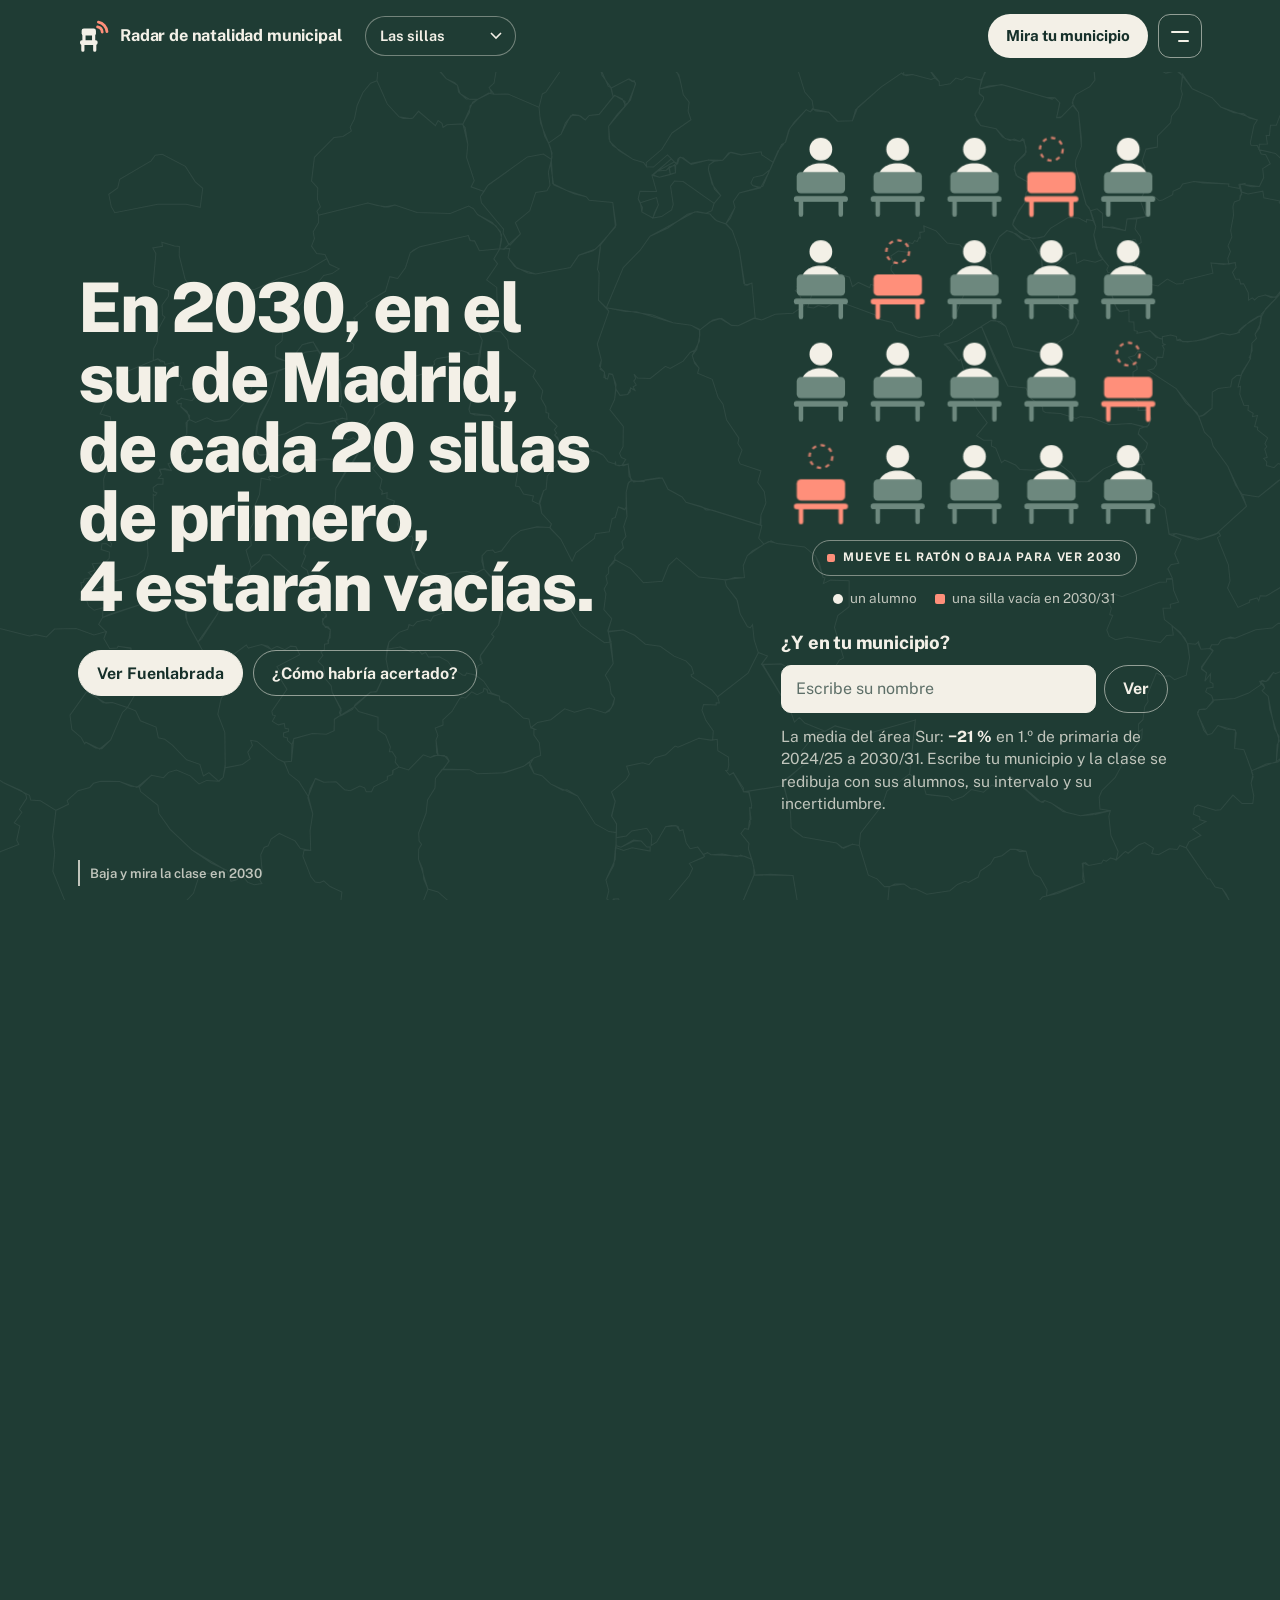
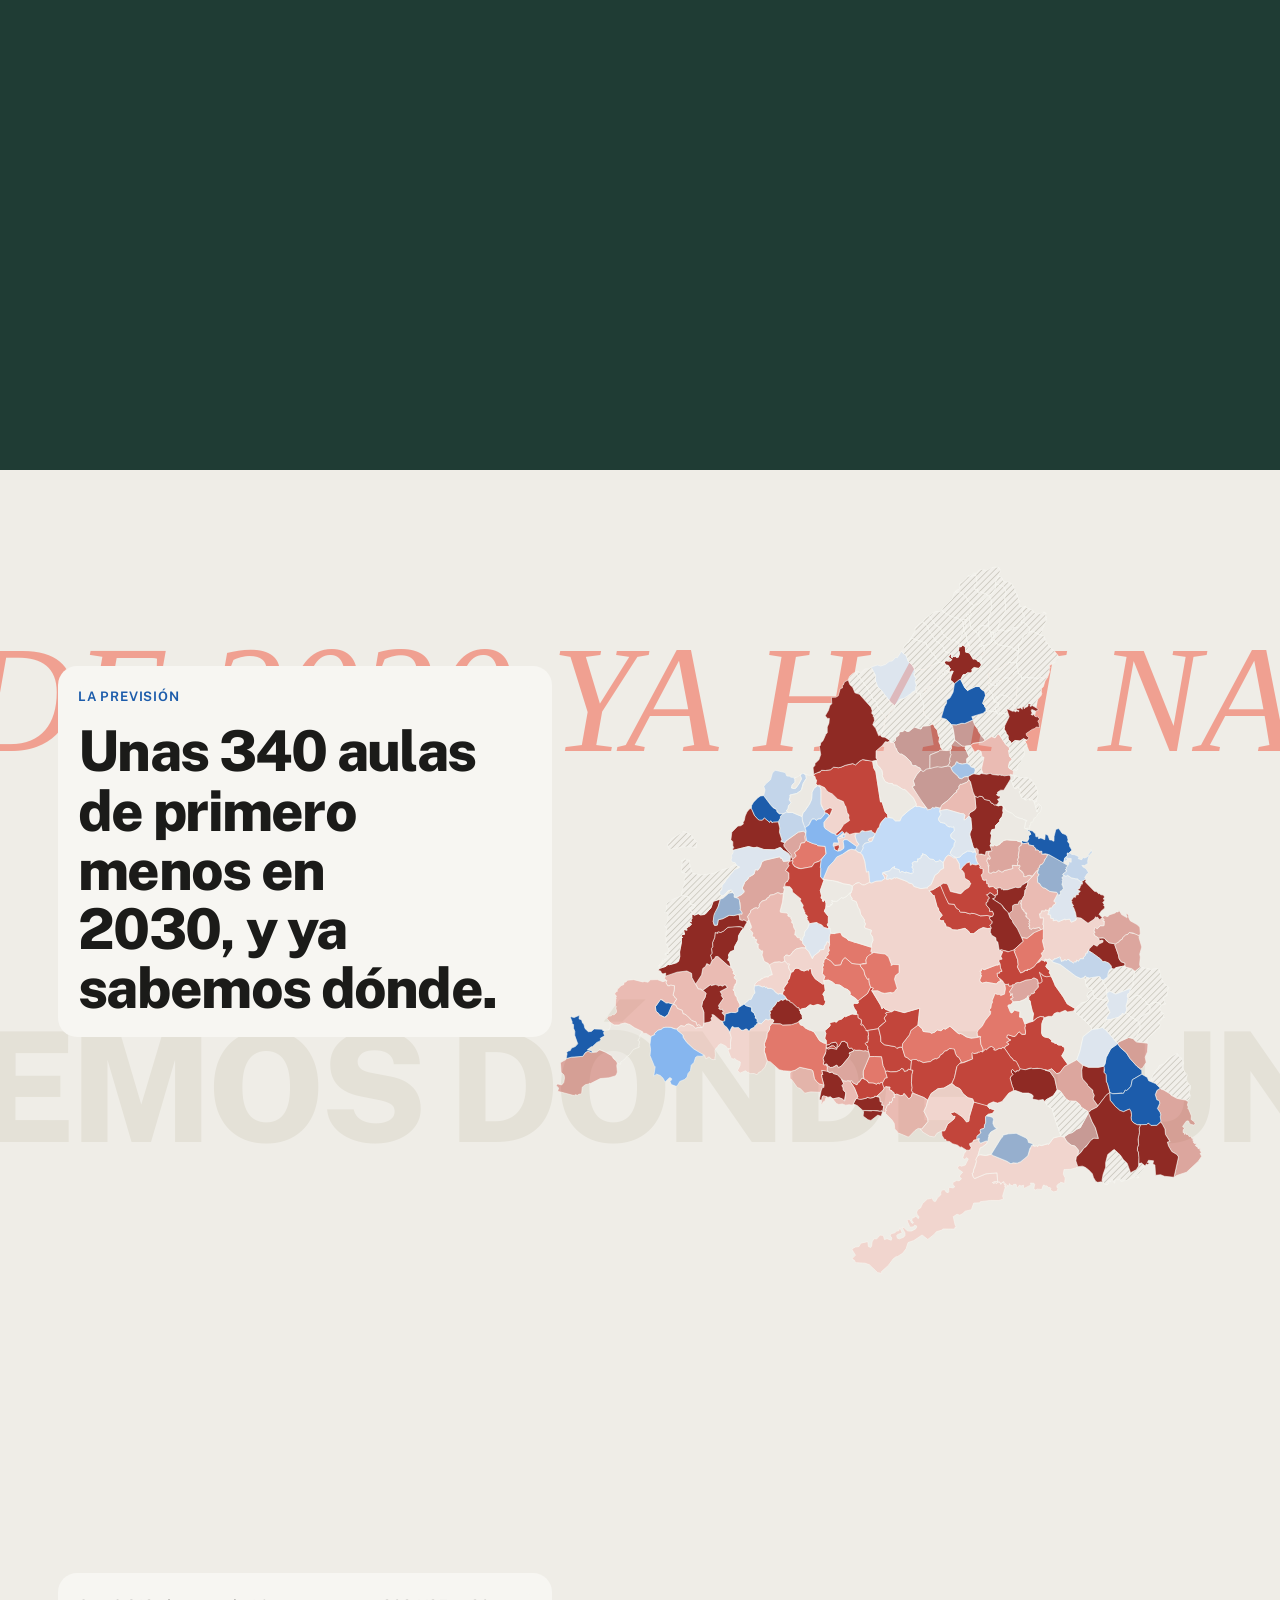
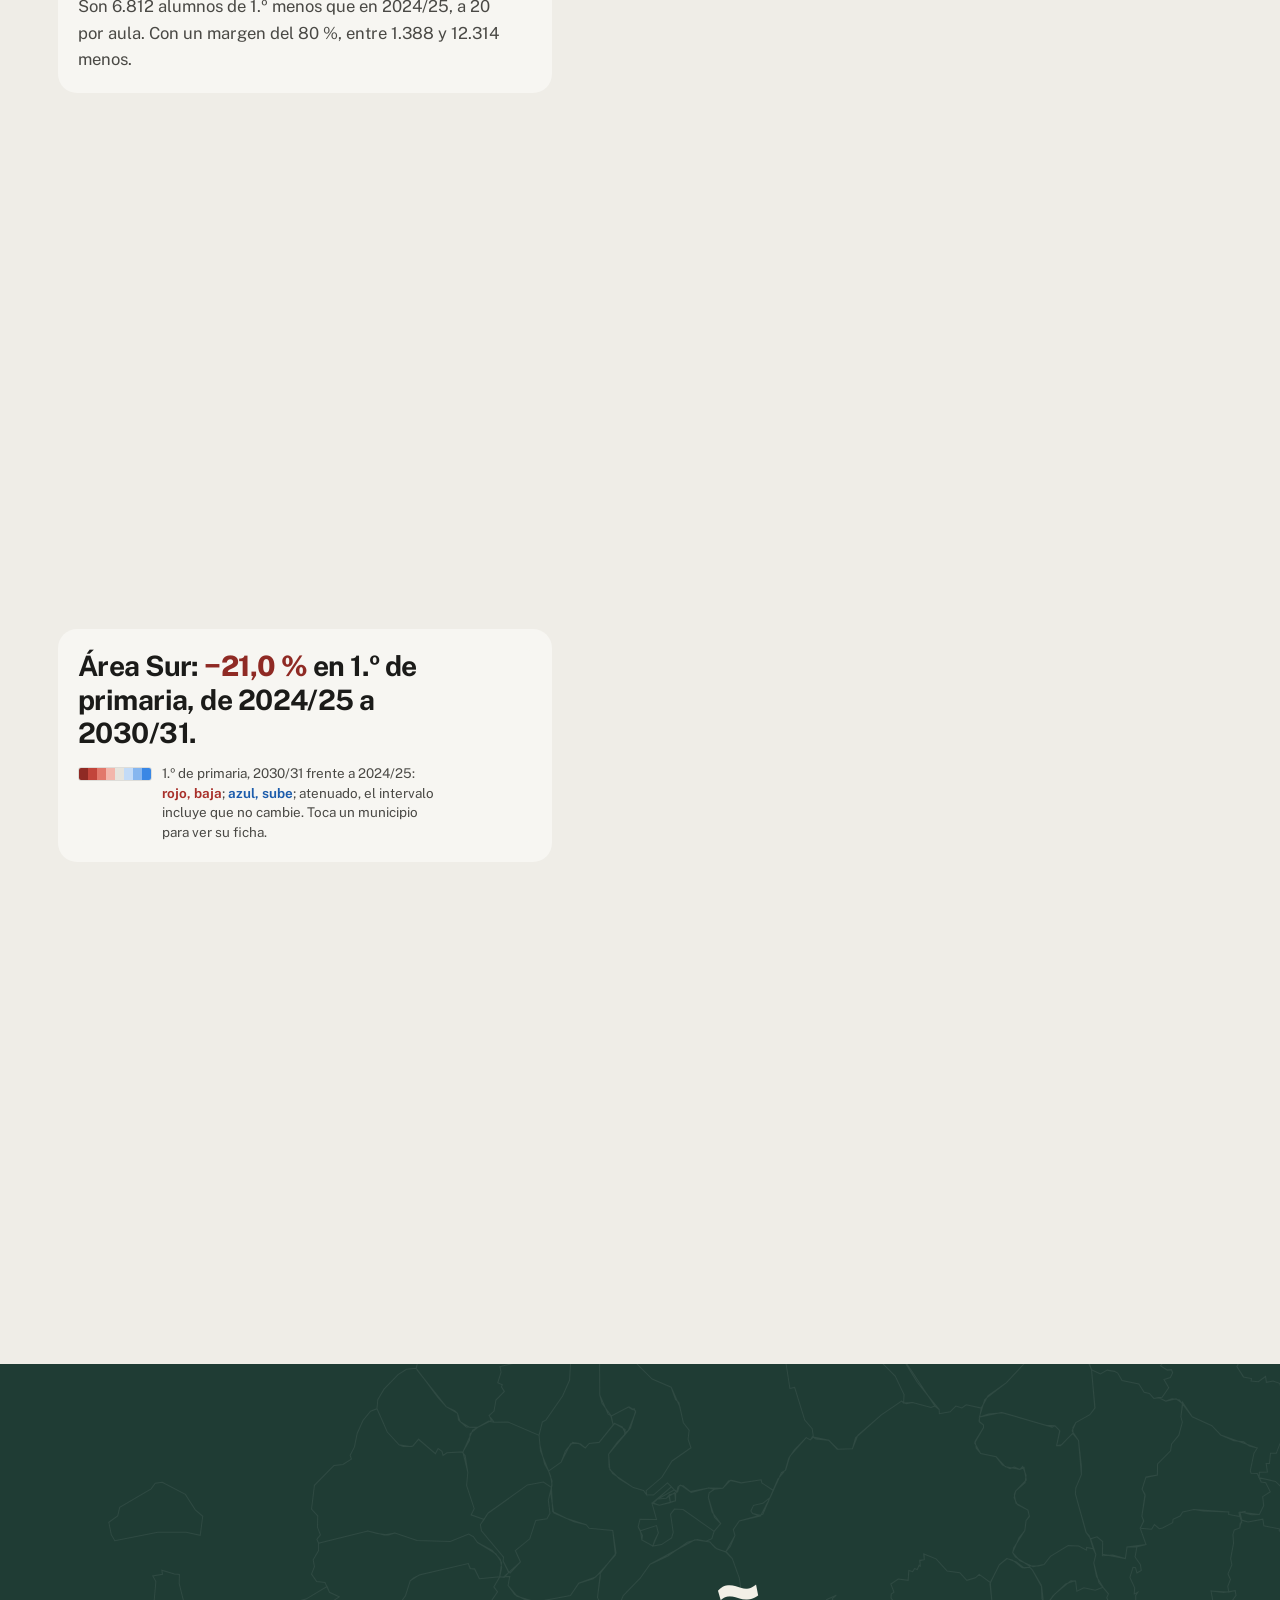
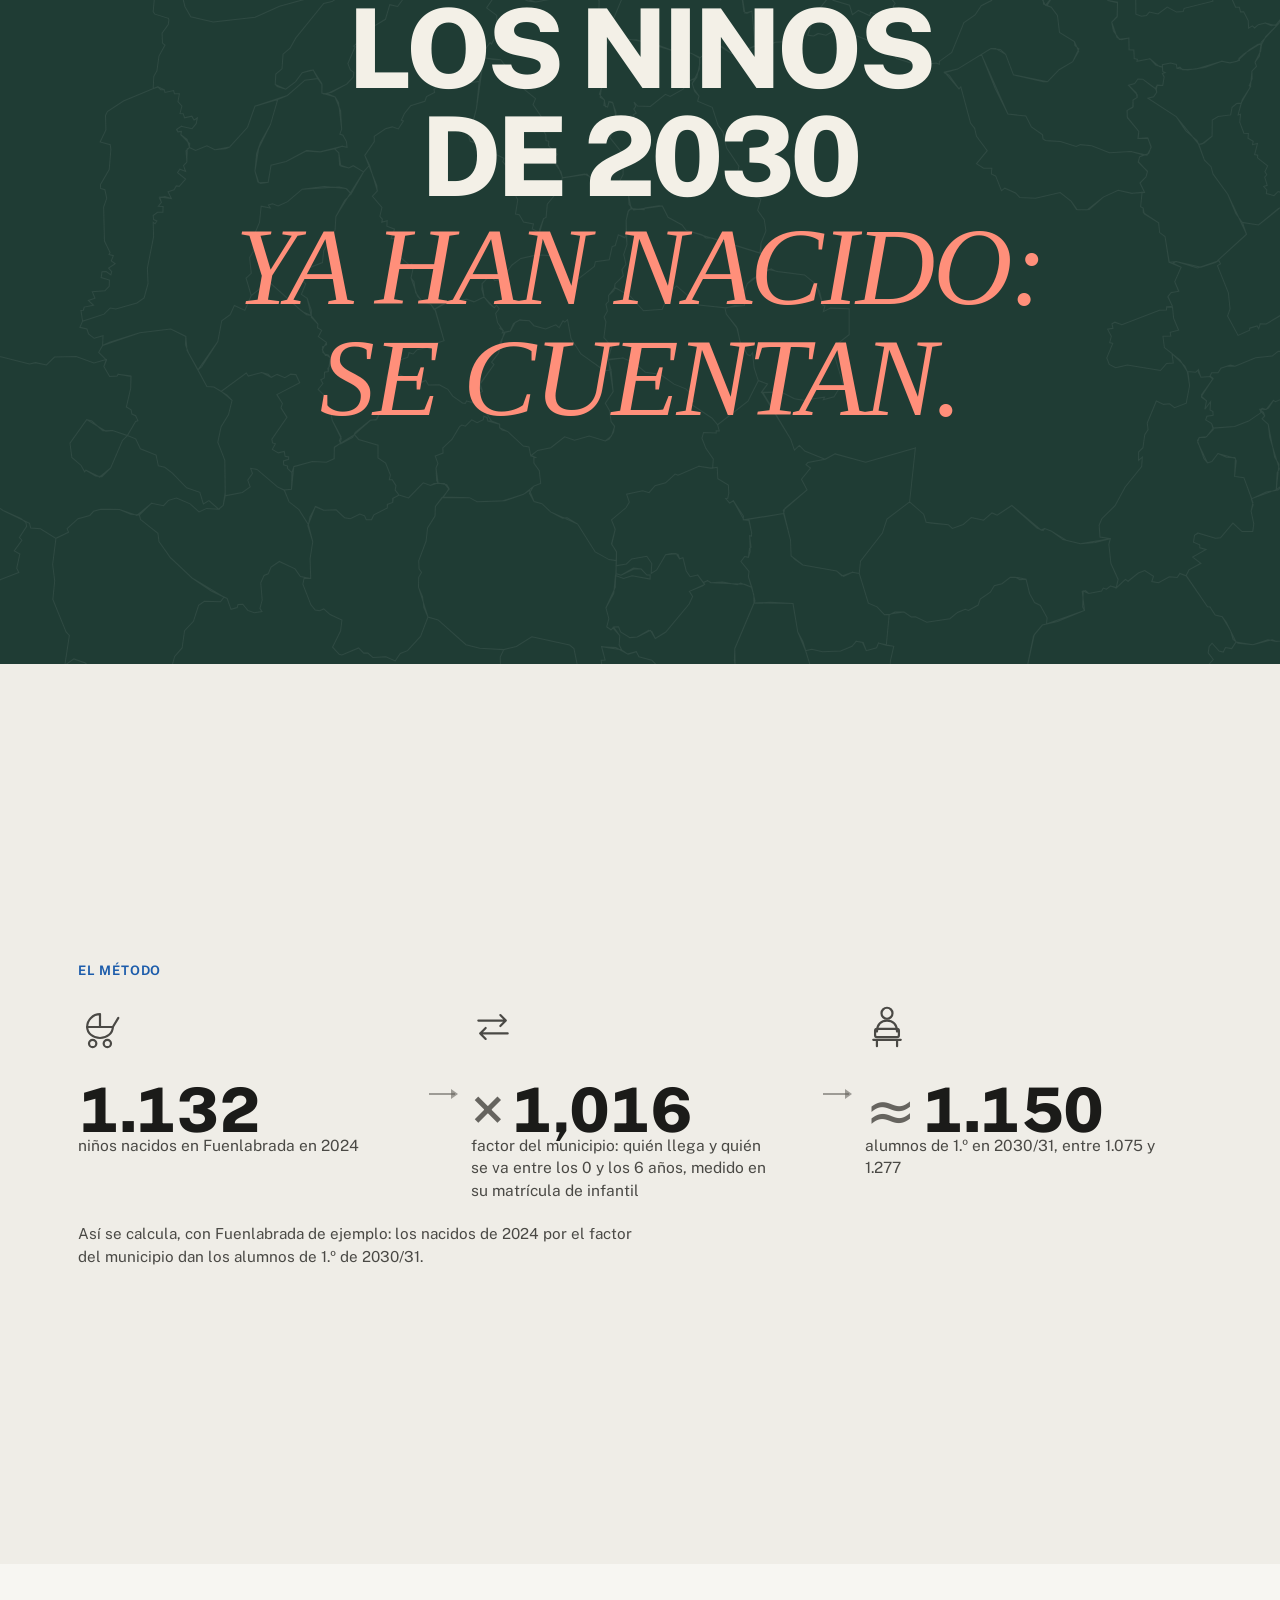
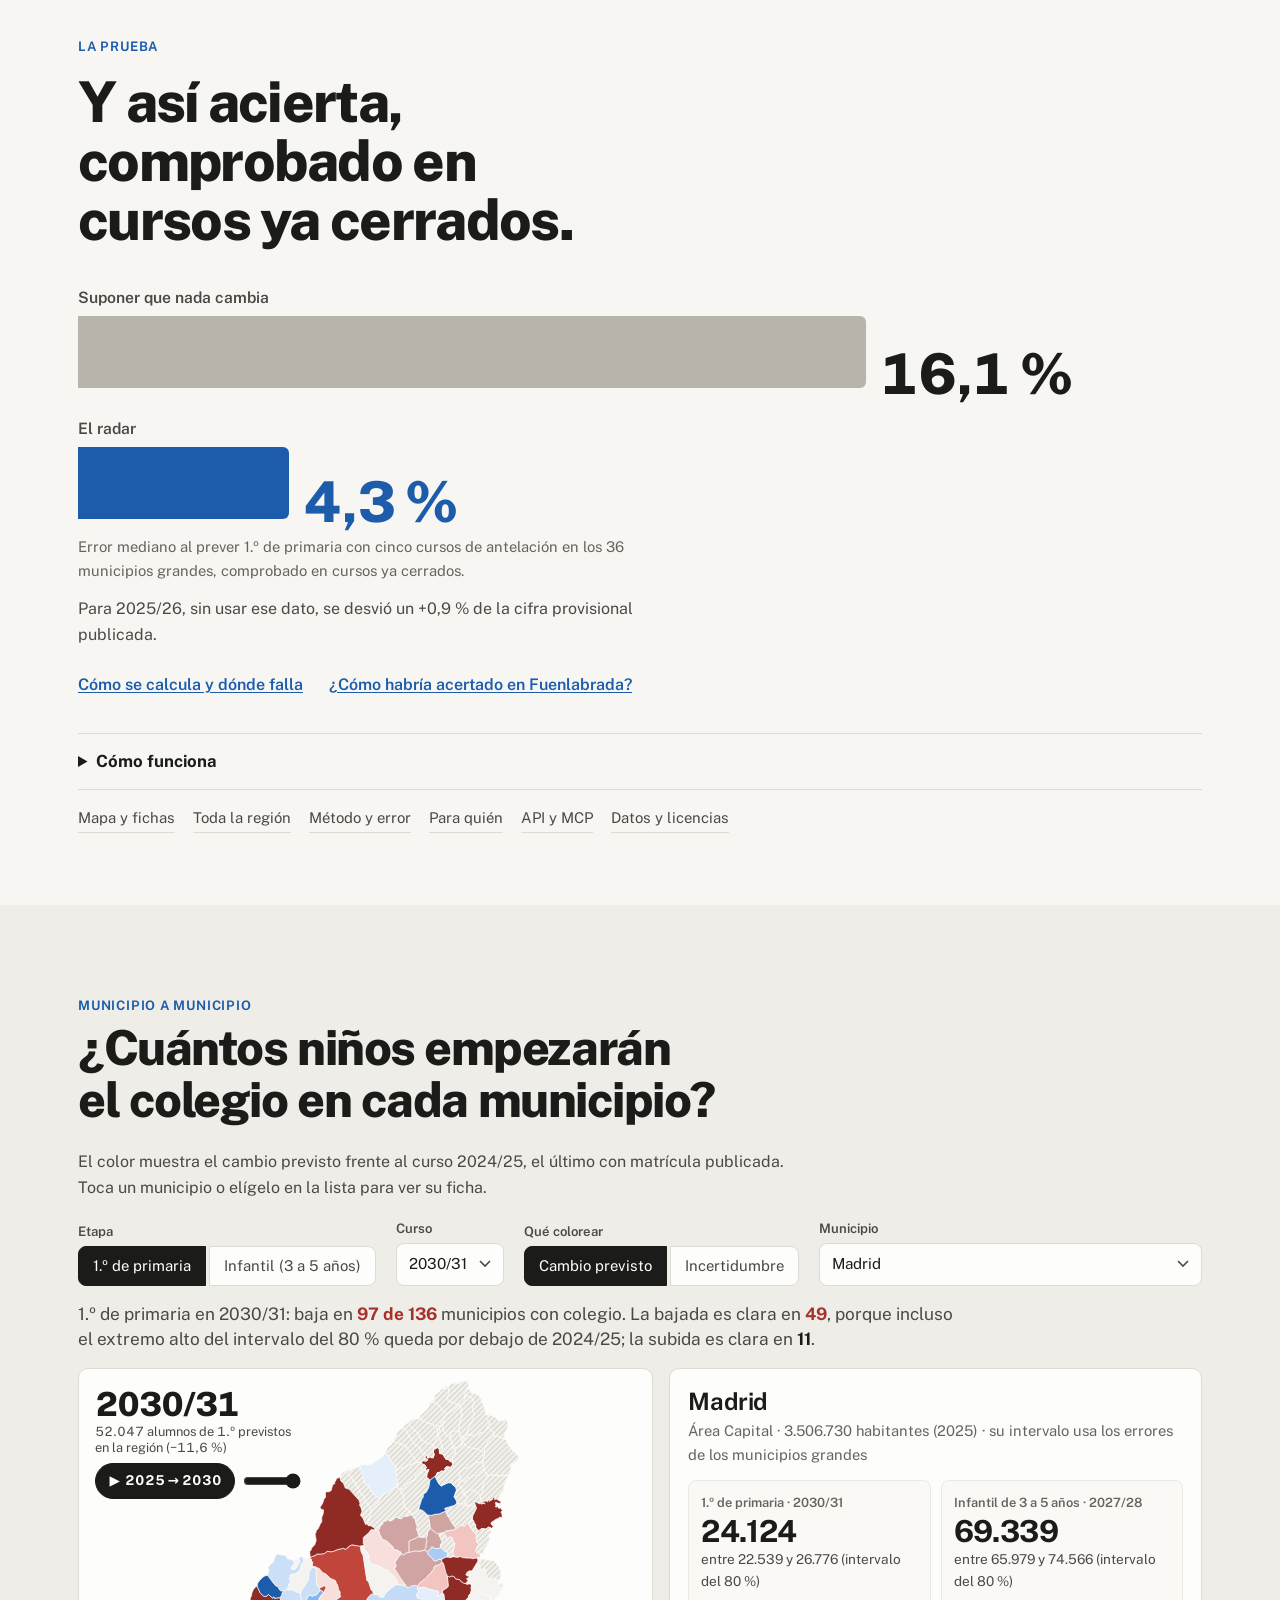
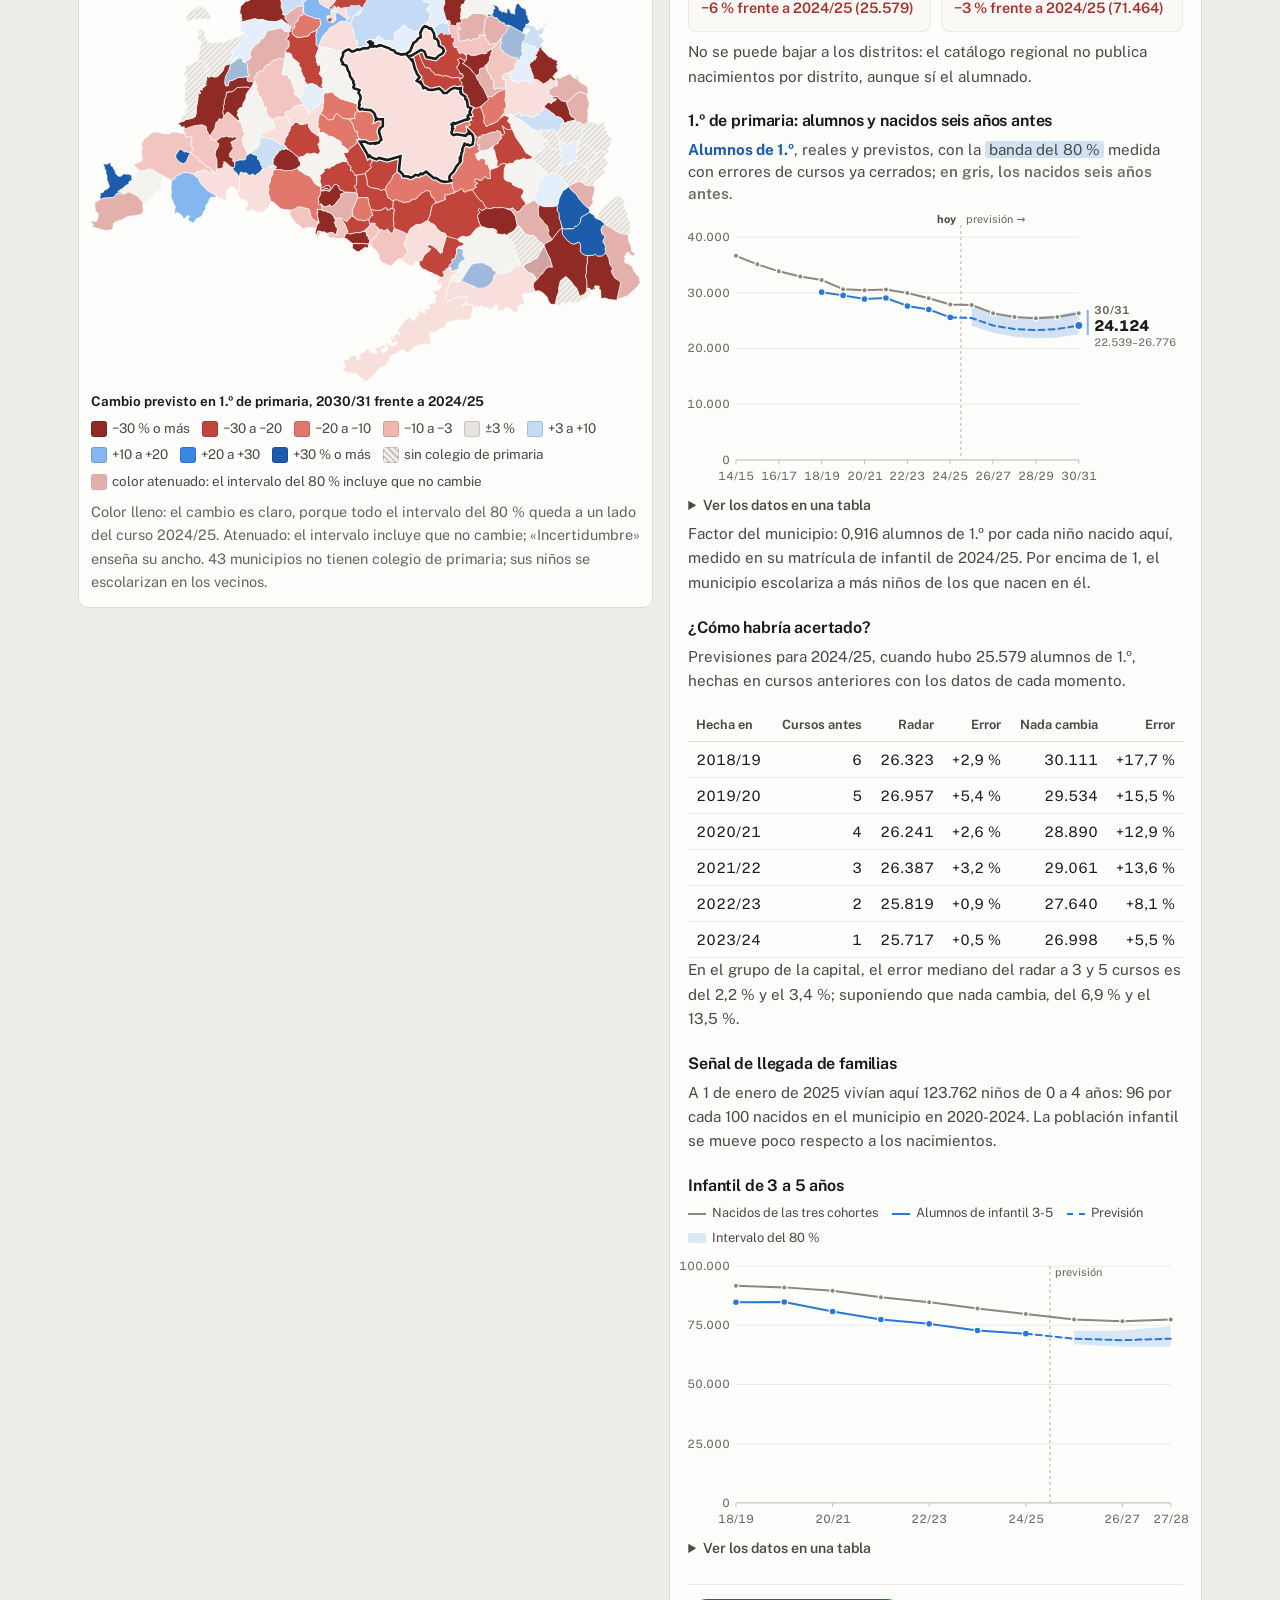
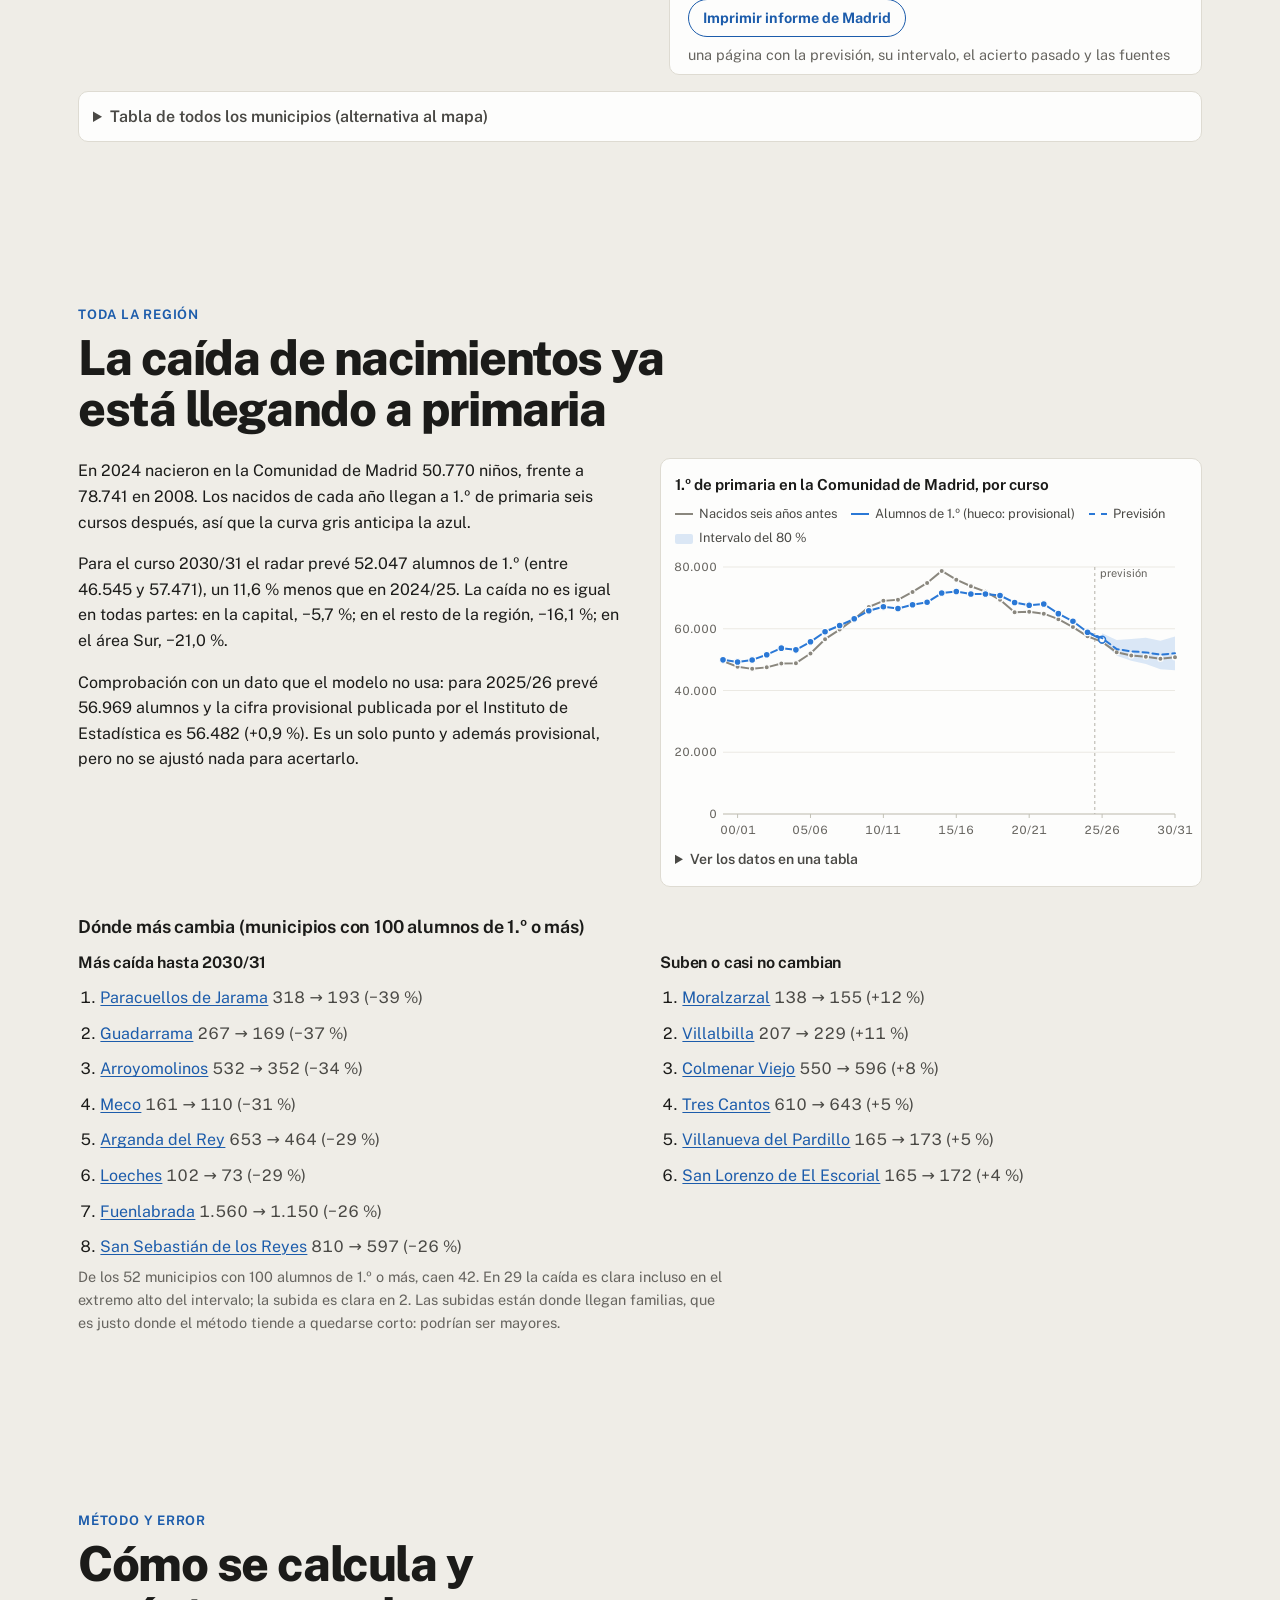
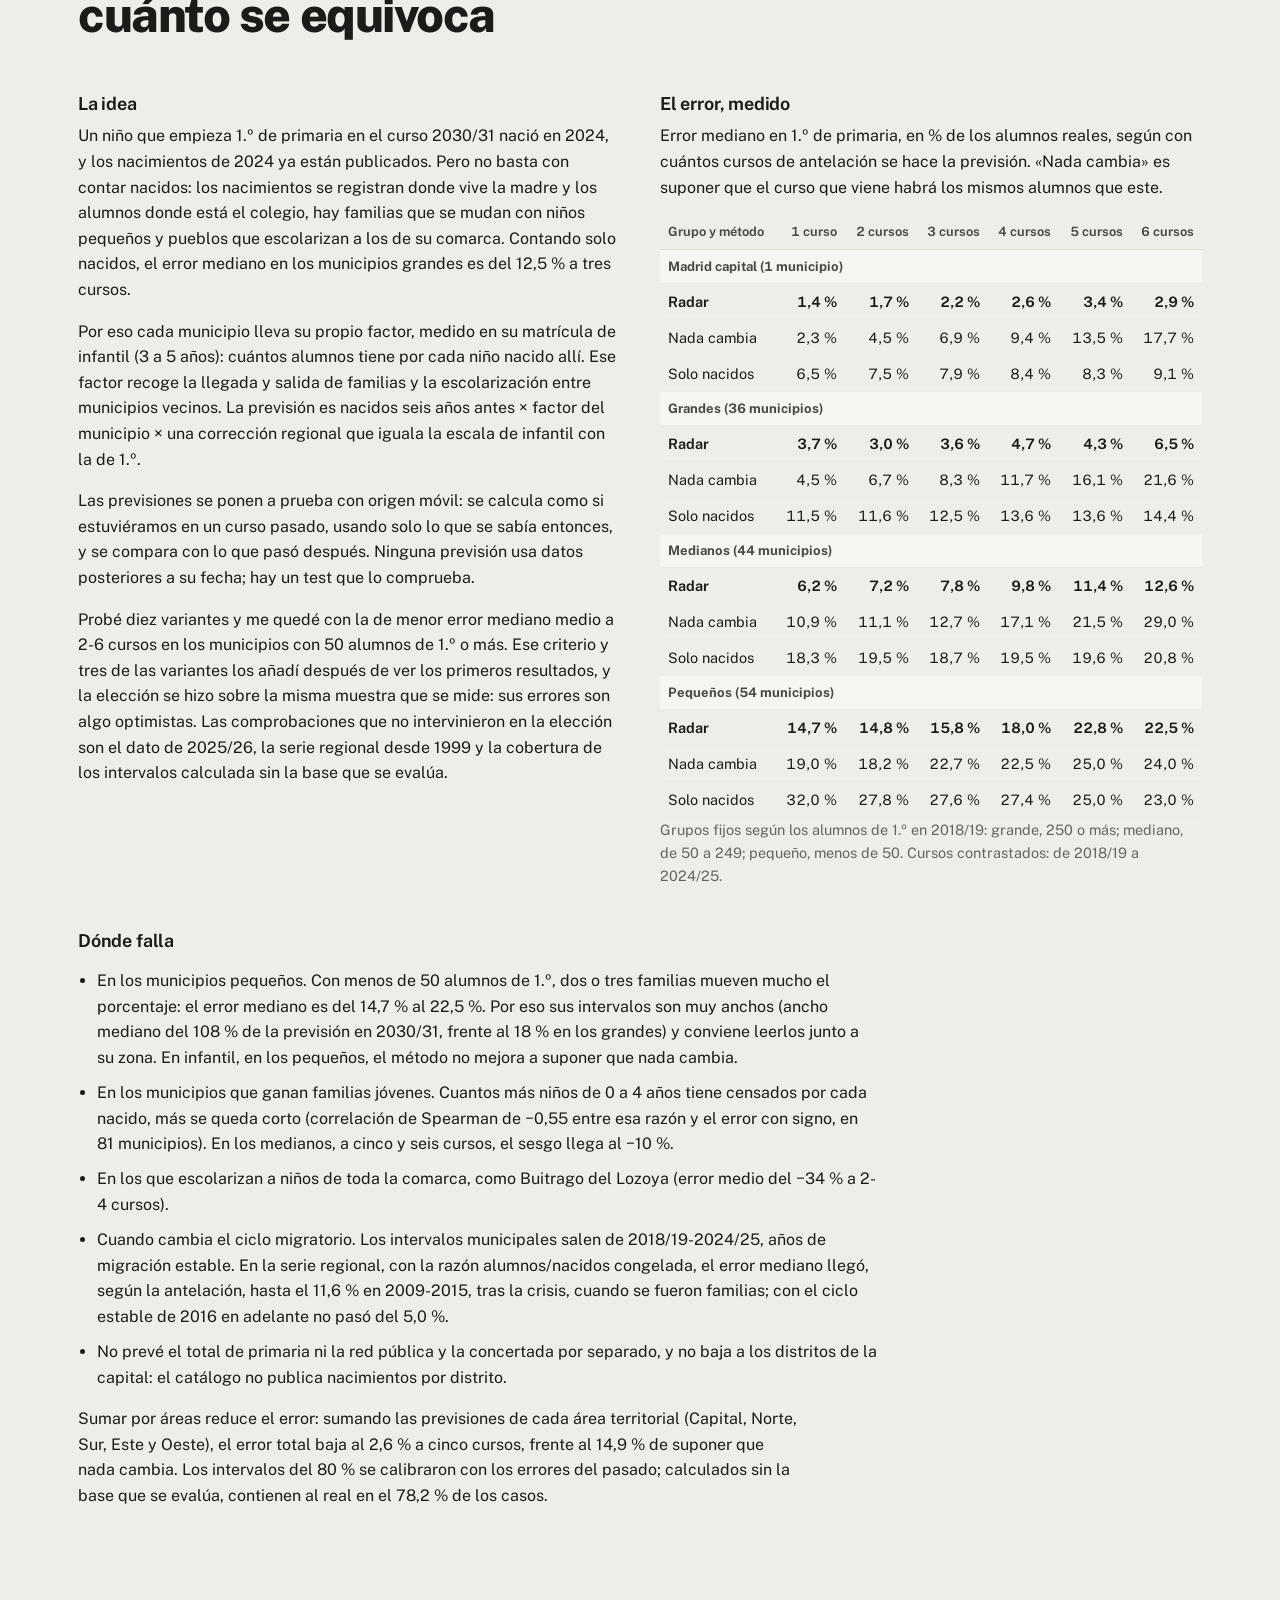
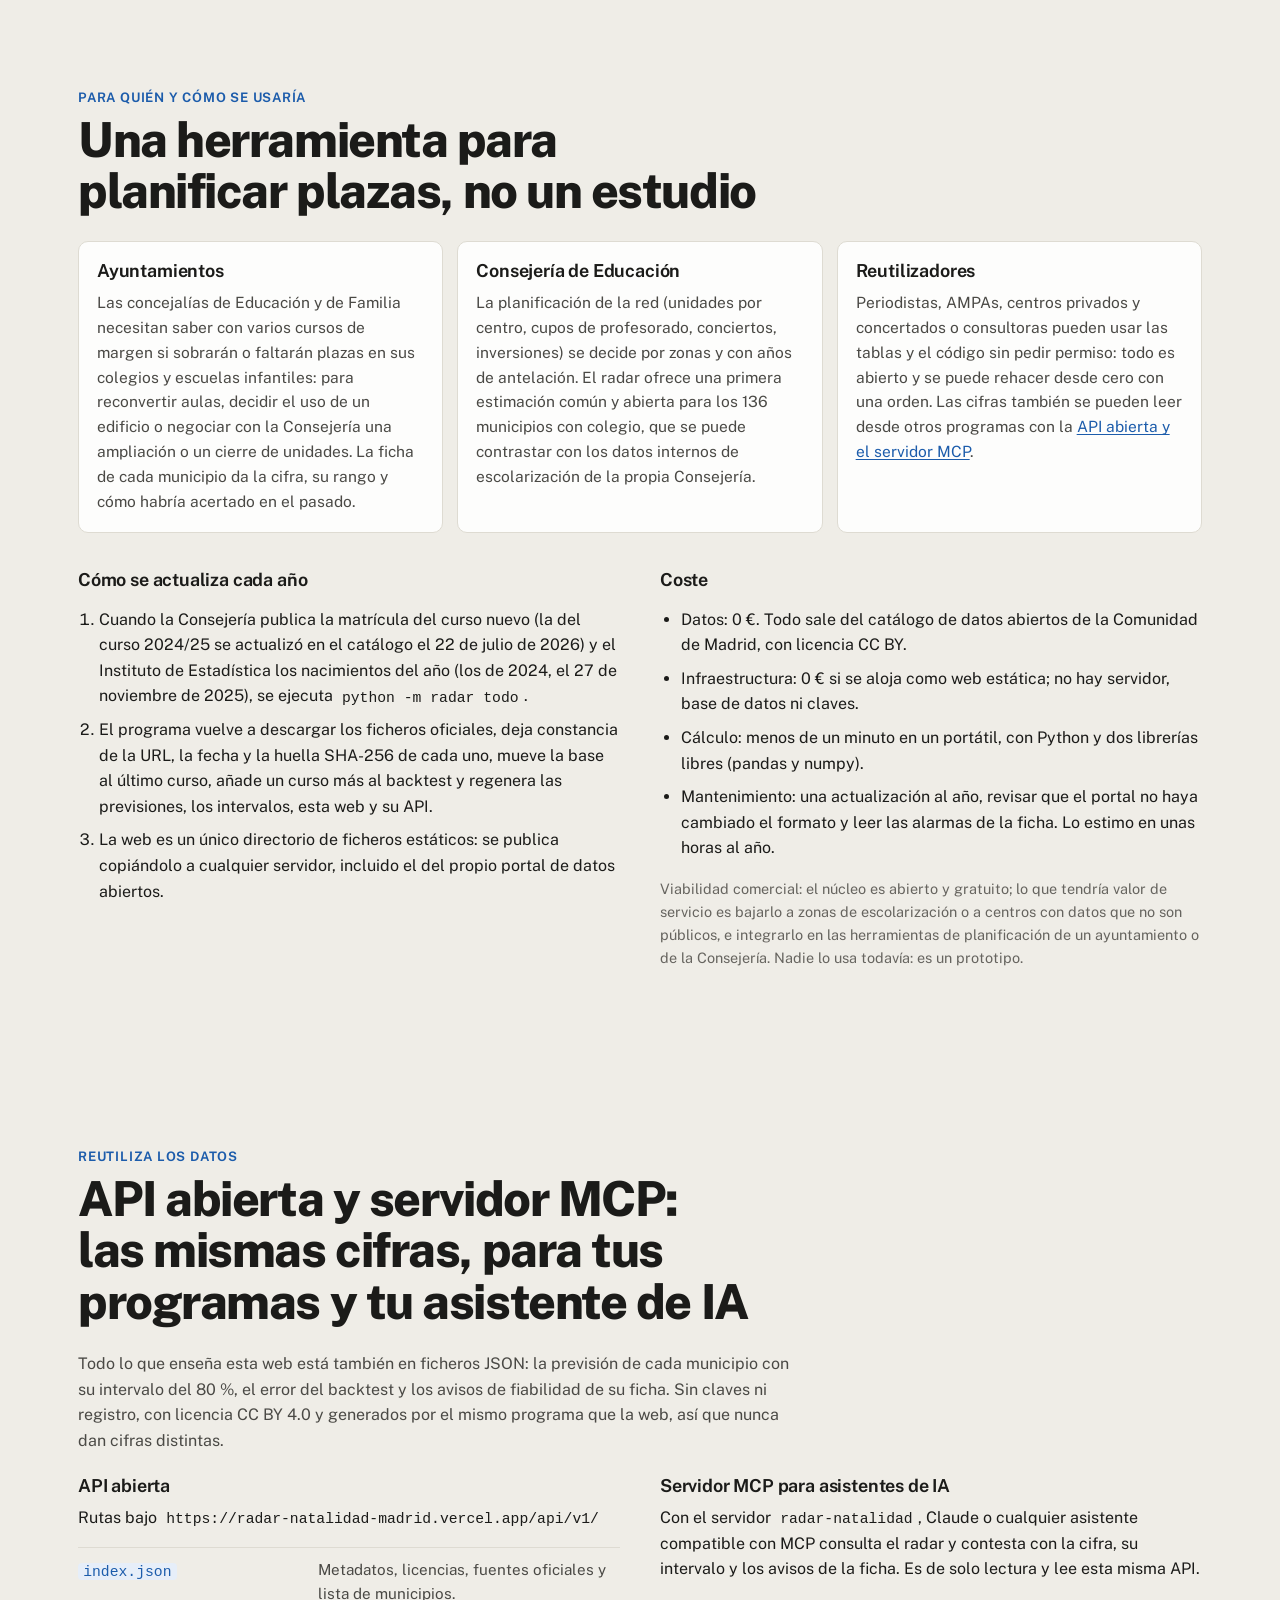
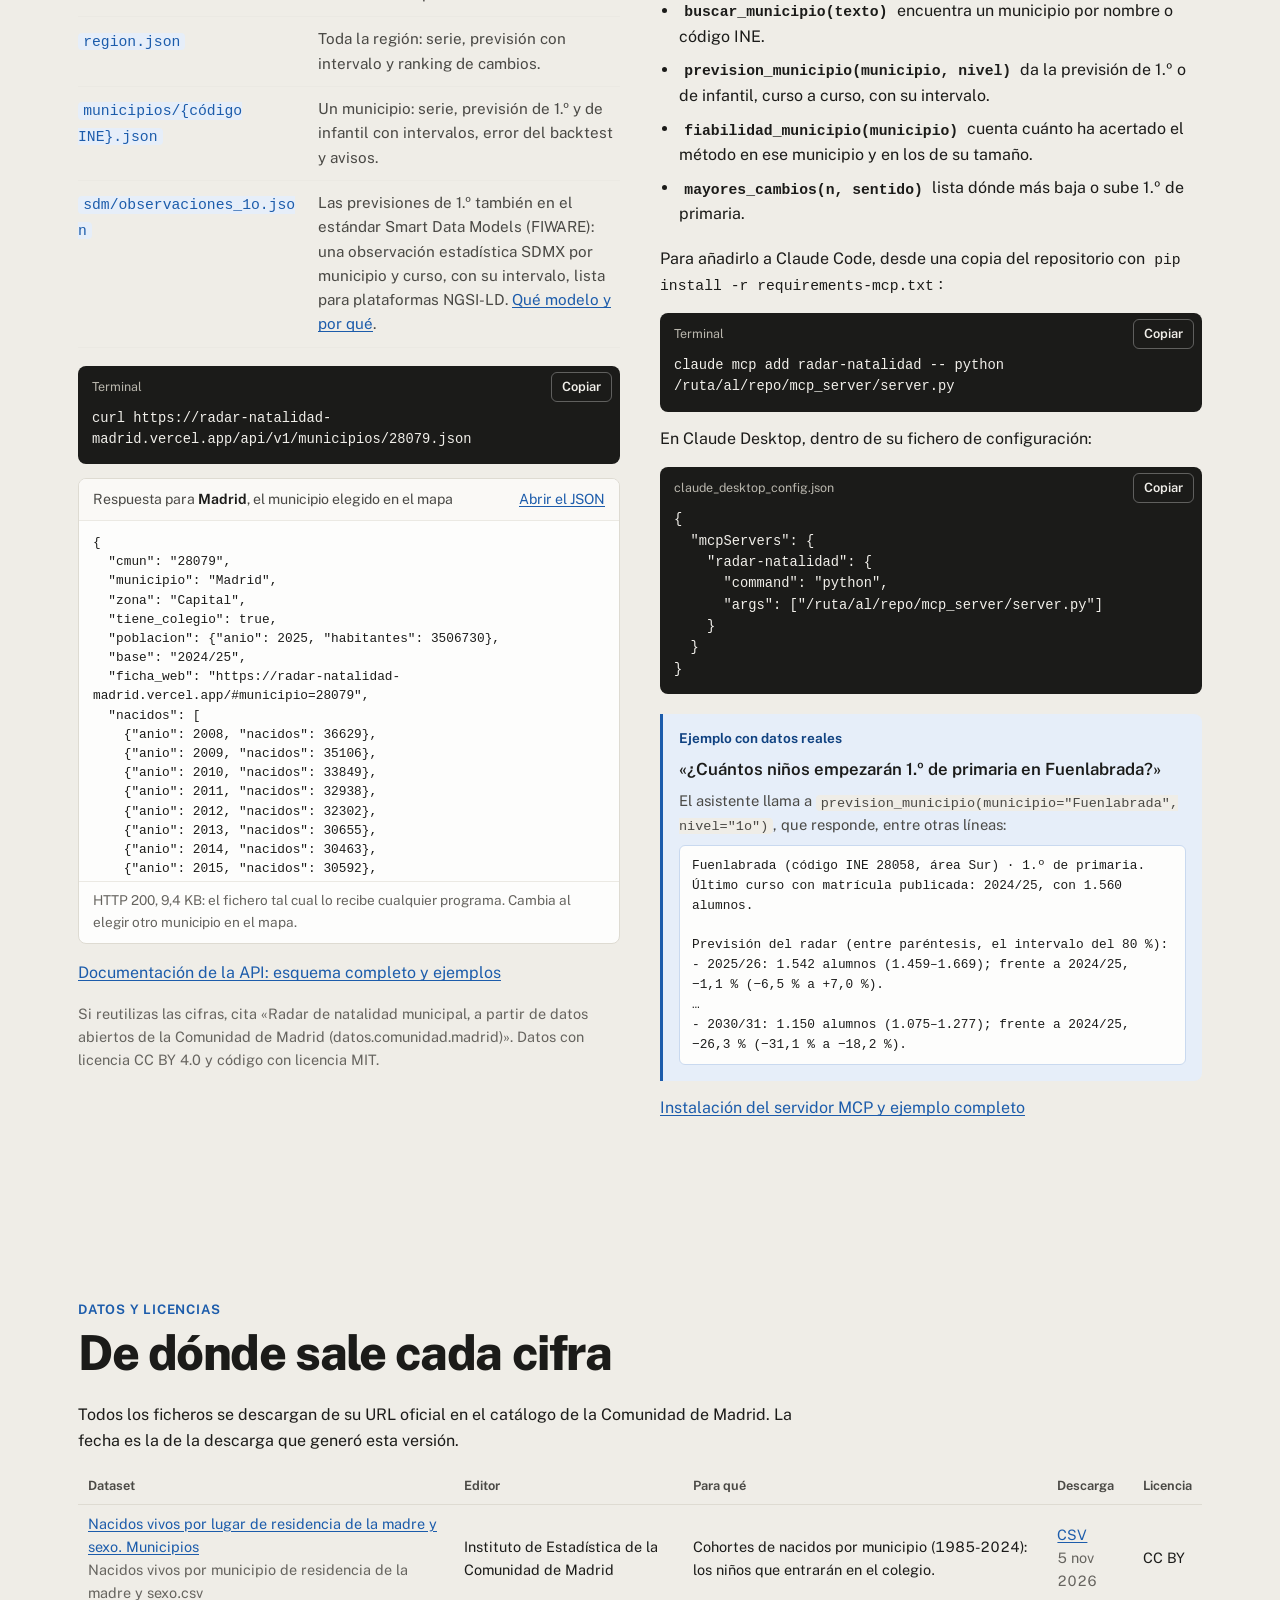
==== commit f6ad931c: "New mark (school chair + radar arcs) in header and favicons; chapter jump lands on the whole section" ====
--- a/web/index.html
+++ b/web/index.html
@@ -81,7 +81,7 @@
   <div class="barra-fija" id="barra">
     <div class="contenedor barra">
       <a class="titulo-marca" href="#principal">
-        <svg class="marca" viewBox="0 0 32 32" width="32" height="32" aria-hidden="true" focusable="false"><circle cx="16" cy="20.25" r="8" fill="none" stroke="currentColor" stroke-width="4.5"/><path d="M8.482 17.514C10.603 11.688 16.1 4.1 23.1 3.35" fill="none" stroke="currentColor" stroke-width="4.5"/><circle cx="16" cy="20.25" r="2.6" fill="#ff8f7a"/></svg>
+        <svg class="marca" viewBox="0 0 32 32" width="32" height="32" aria-hidden="true" focusable="false"><rect x="3.65" y="8.6" width="14.3" height="6.82" rx="2.2" fill="currentColor"/><rect x="2" y="20.26" width="17.6" height="4.62" rx="1.76" fill="currentColor"/><path d="M5.96 14.1V20.7M15.64 14.1V20.7M4.86 24.0V30.16M16.74 24.0V30.16" stroke="currentColor" stroke-width="3.19" stroke-linecap="round" fill="none"/><path d="M19.57 6.89A5.6 5.6 0 0 1 24.19 12.01M20.41 2.16A10.4 10.4 0 0 1 28.97 11.67" fill="none" stroke="#ff8f7a" stroke-width="2.8" stroke-linecap="round"/></svg>
         <span class="marca-texto"><span class="marca-nombre">Radar de natalidad municipal</span><span class="antetitulo">Proyecto para DATAMAD 2026 con datos abiertos de la Comunidad de Madrid</span></span>
       </a>
       <label class="capitulo"><span class="sr-only">Ir a un capítulo</span>
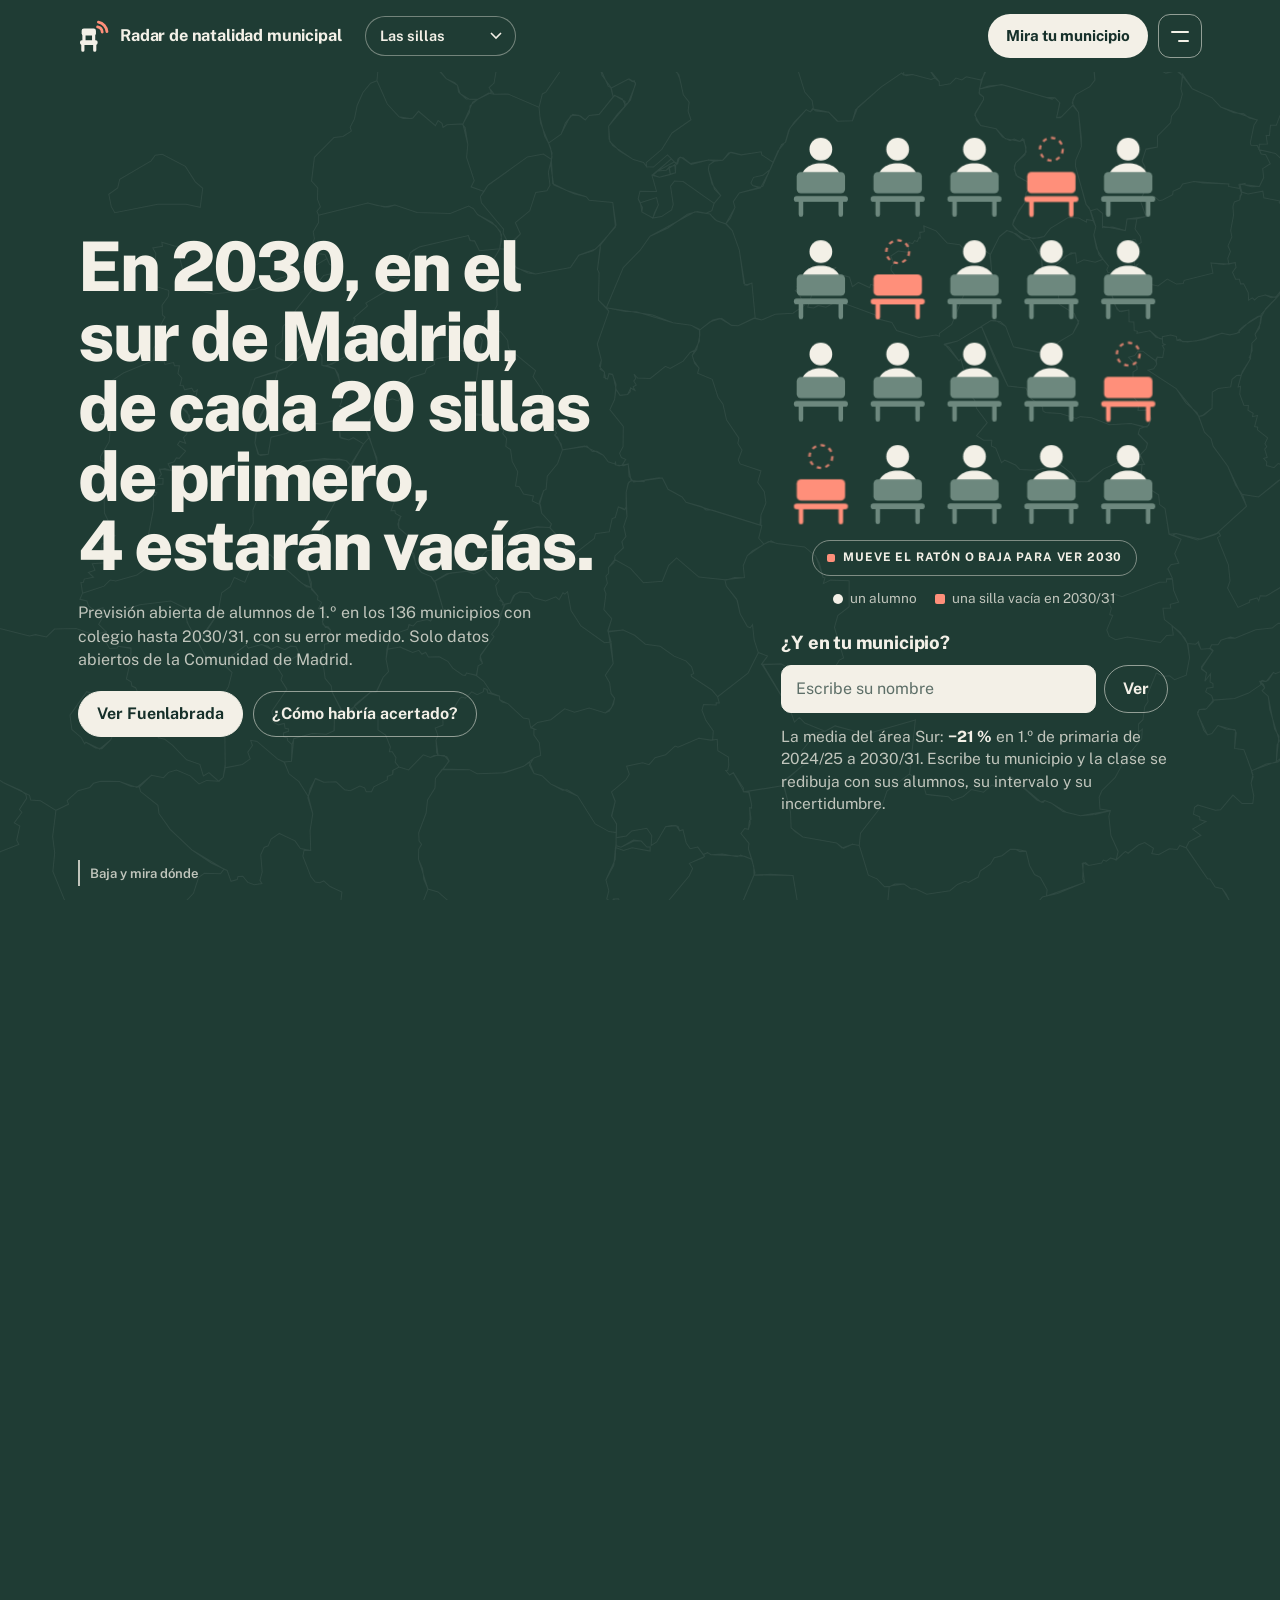
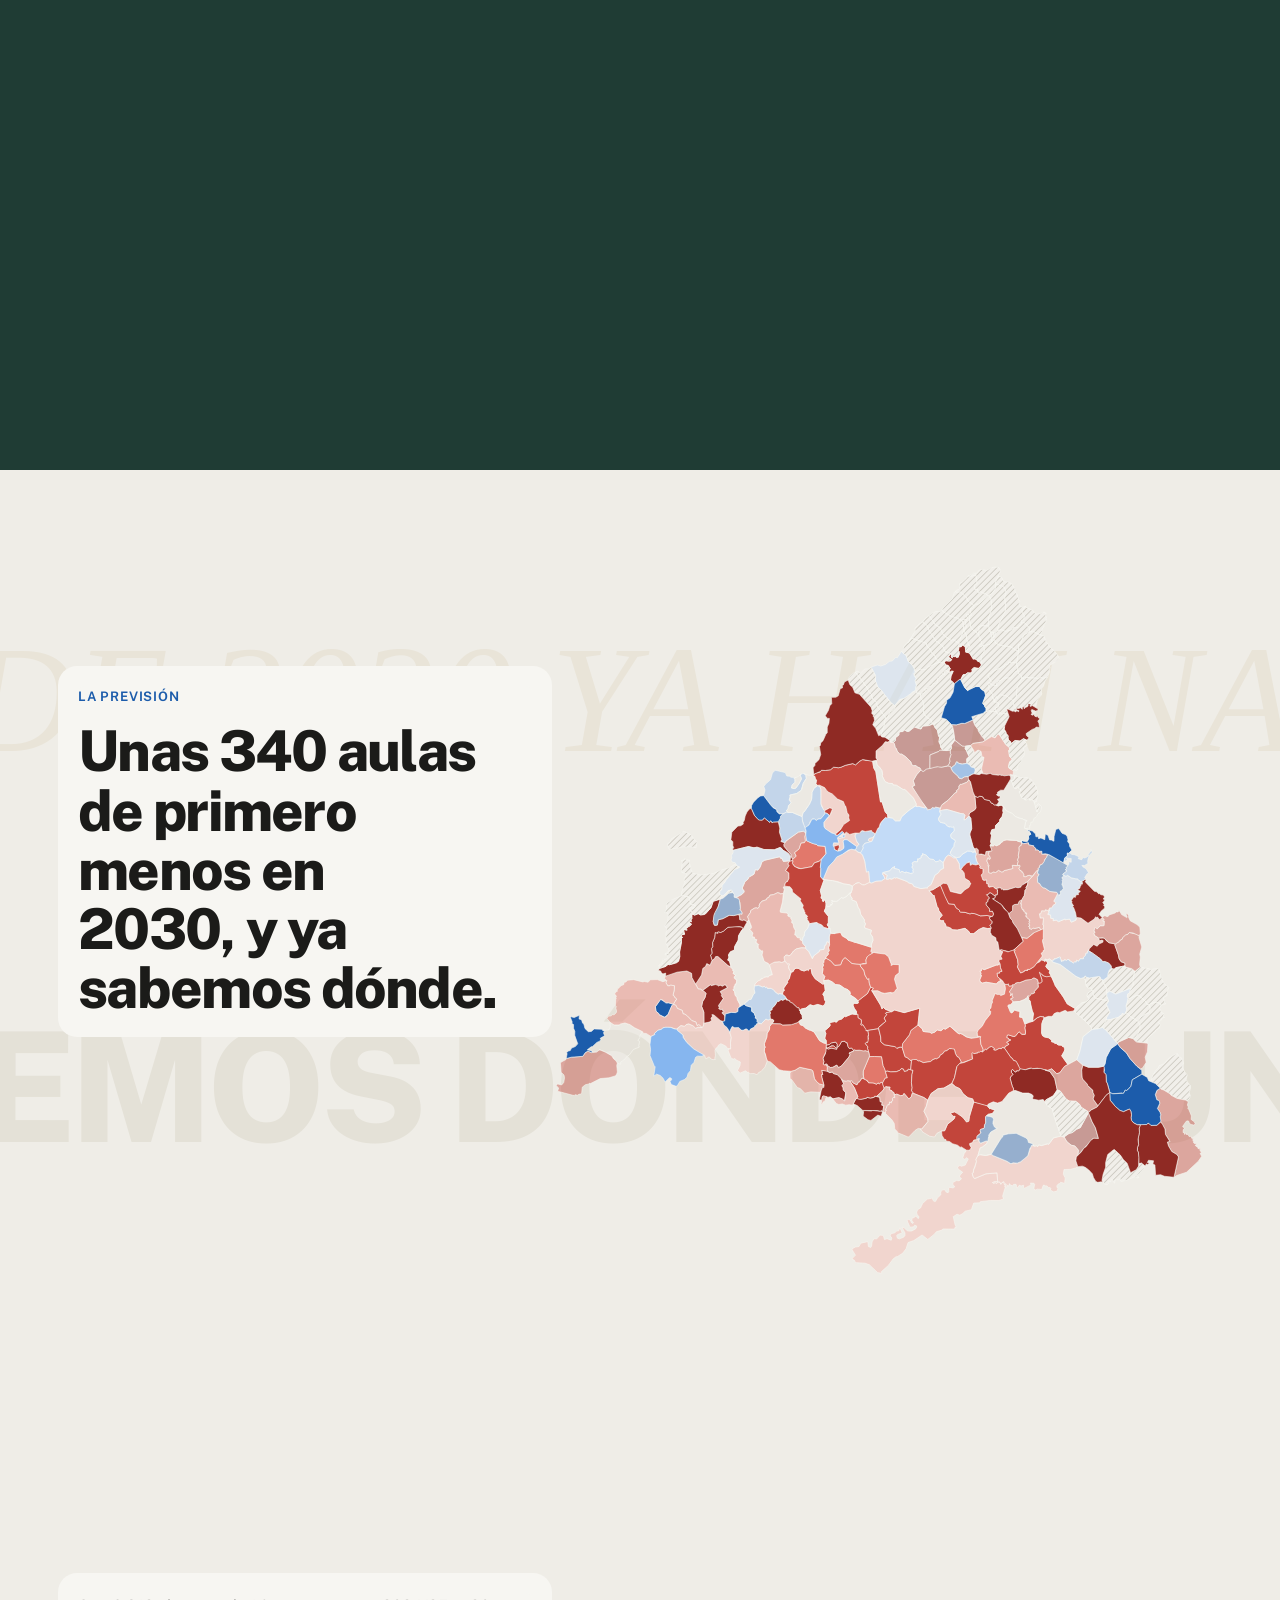
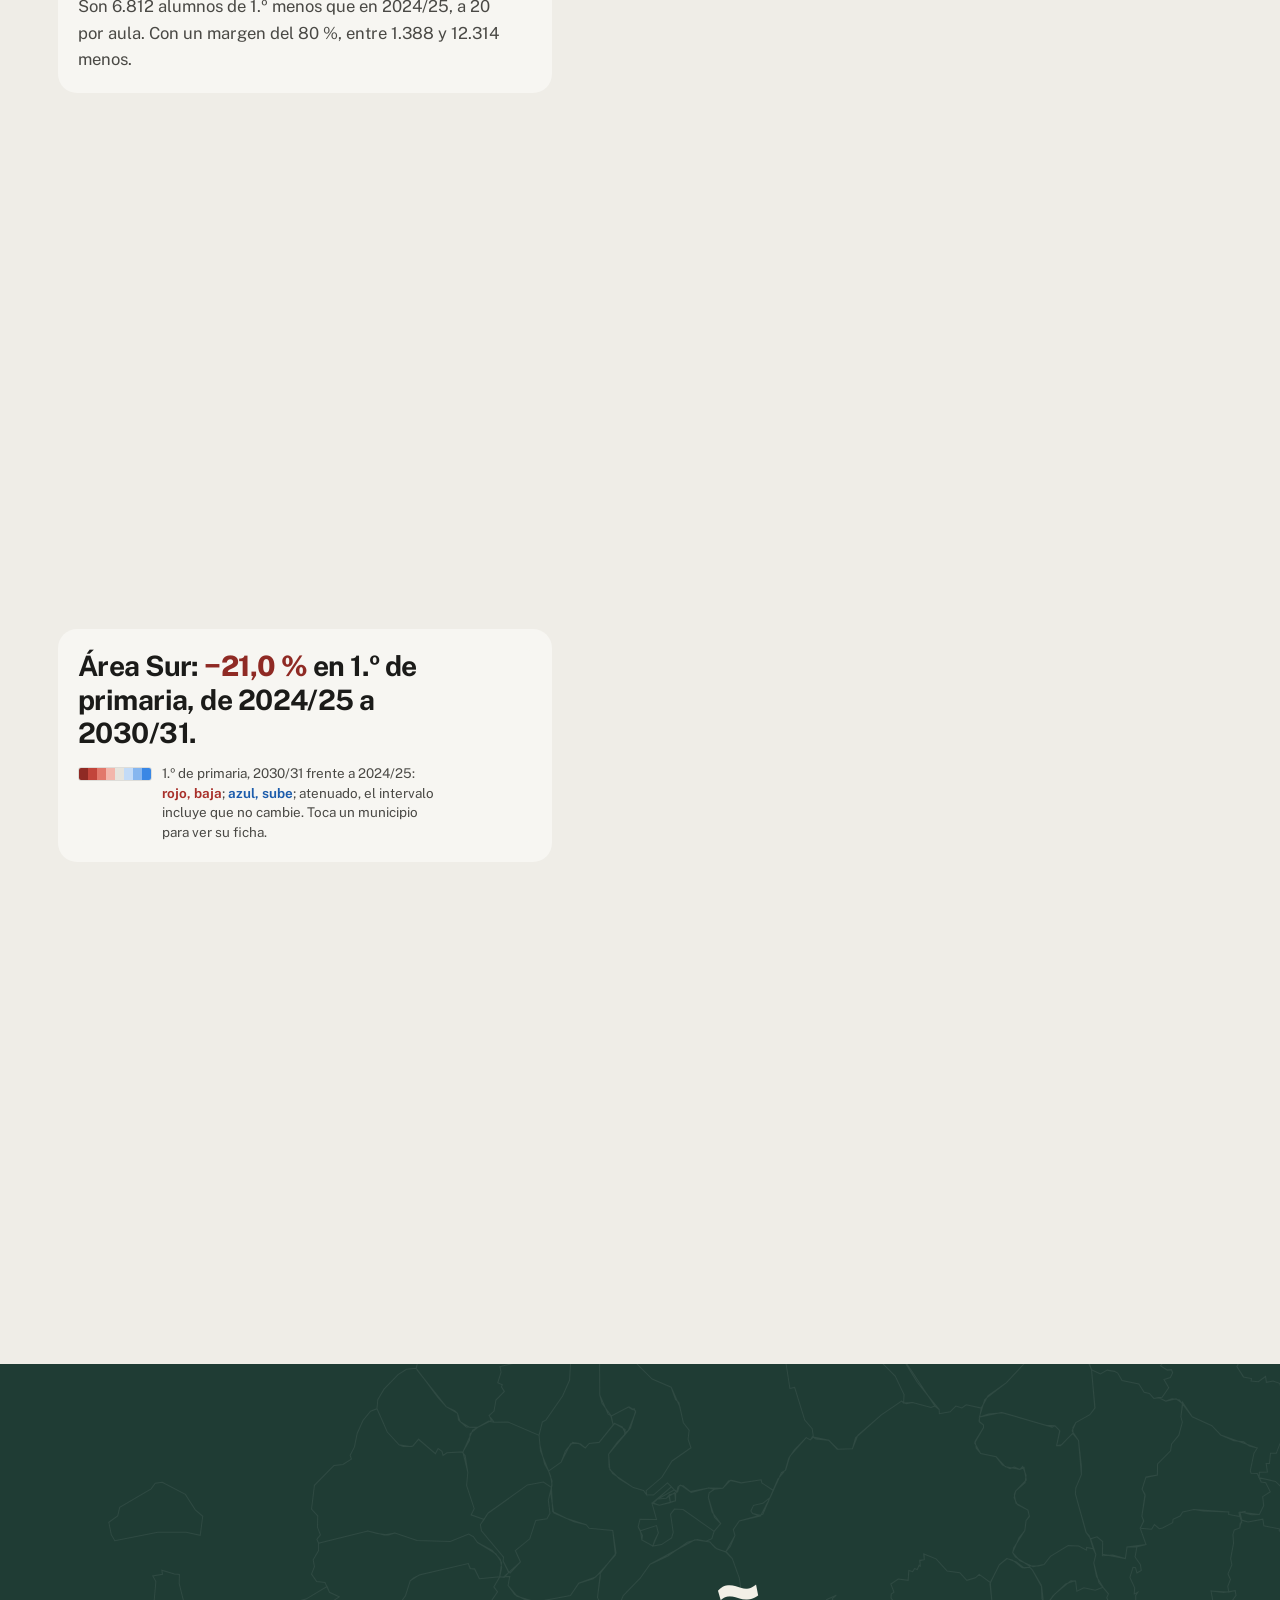
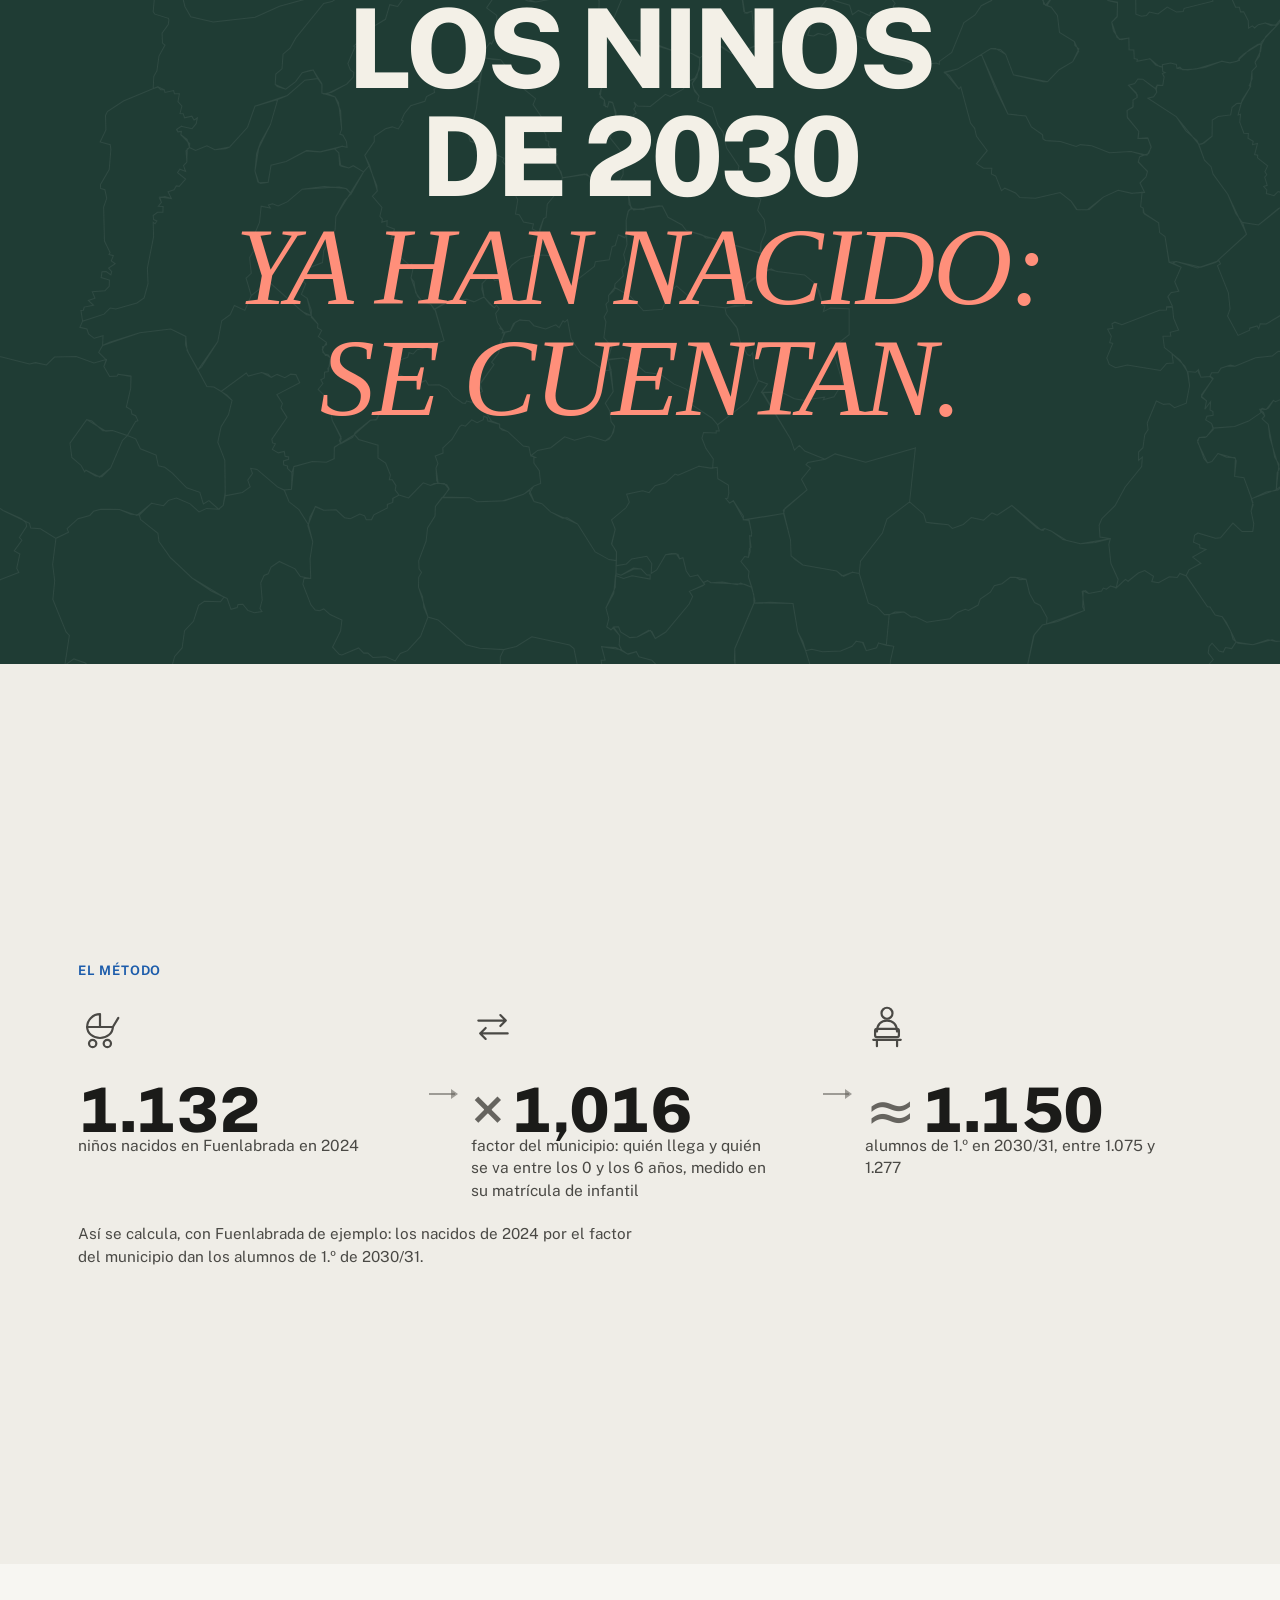
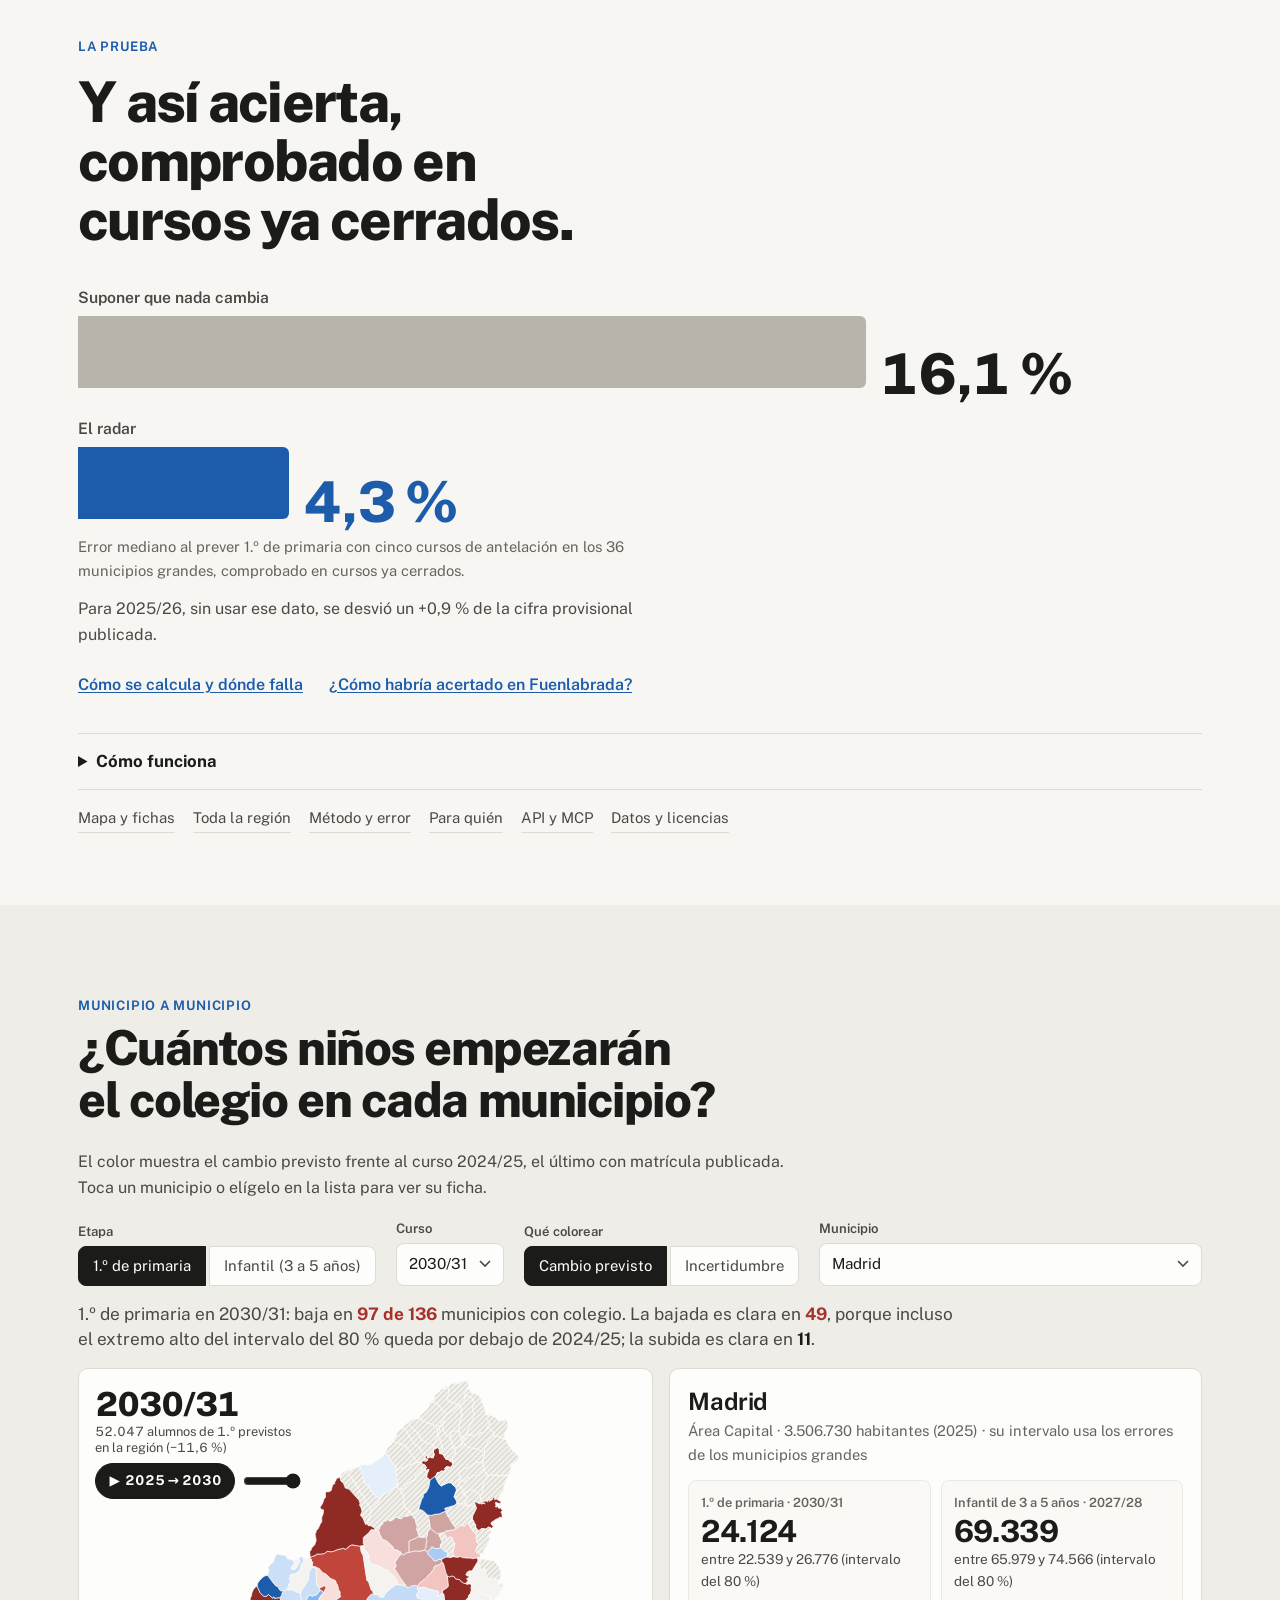
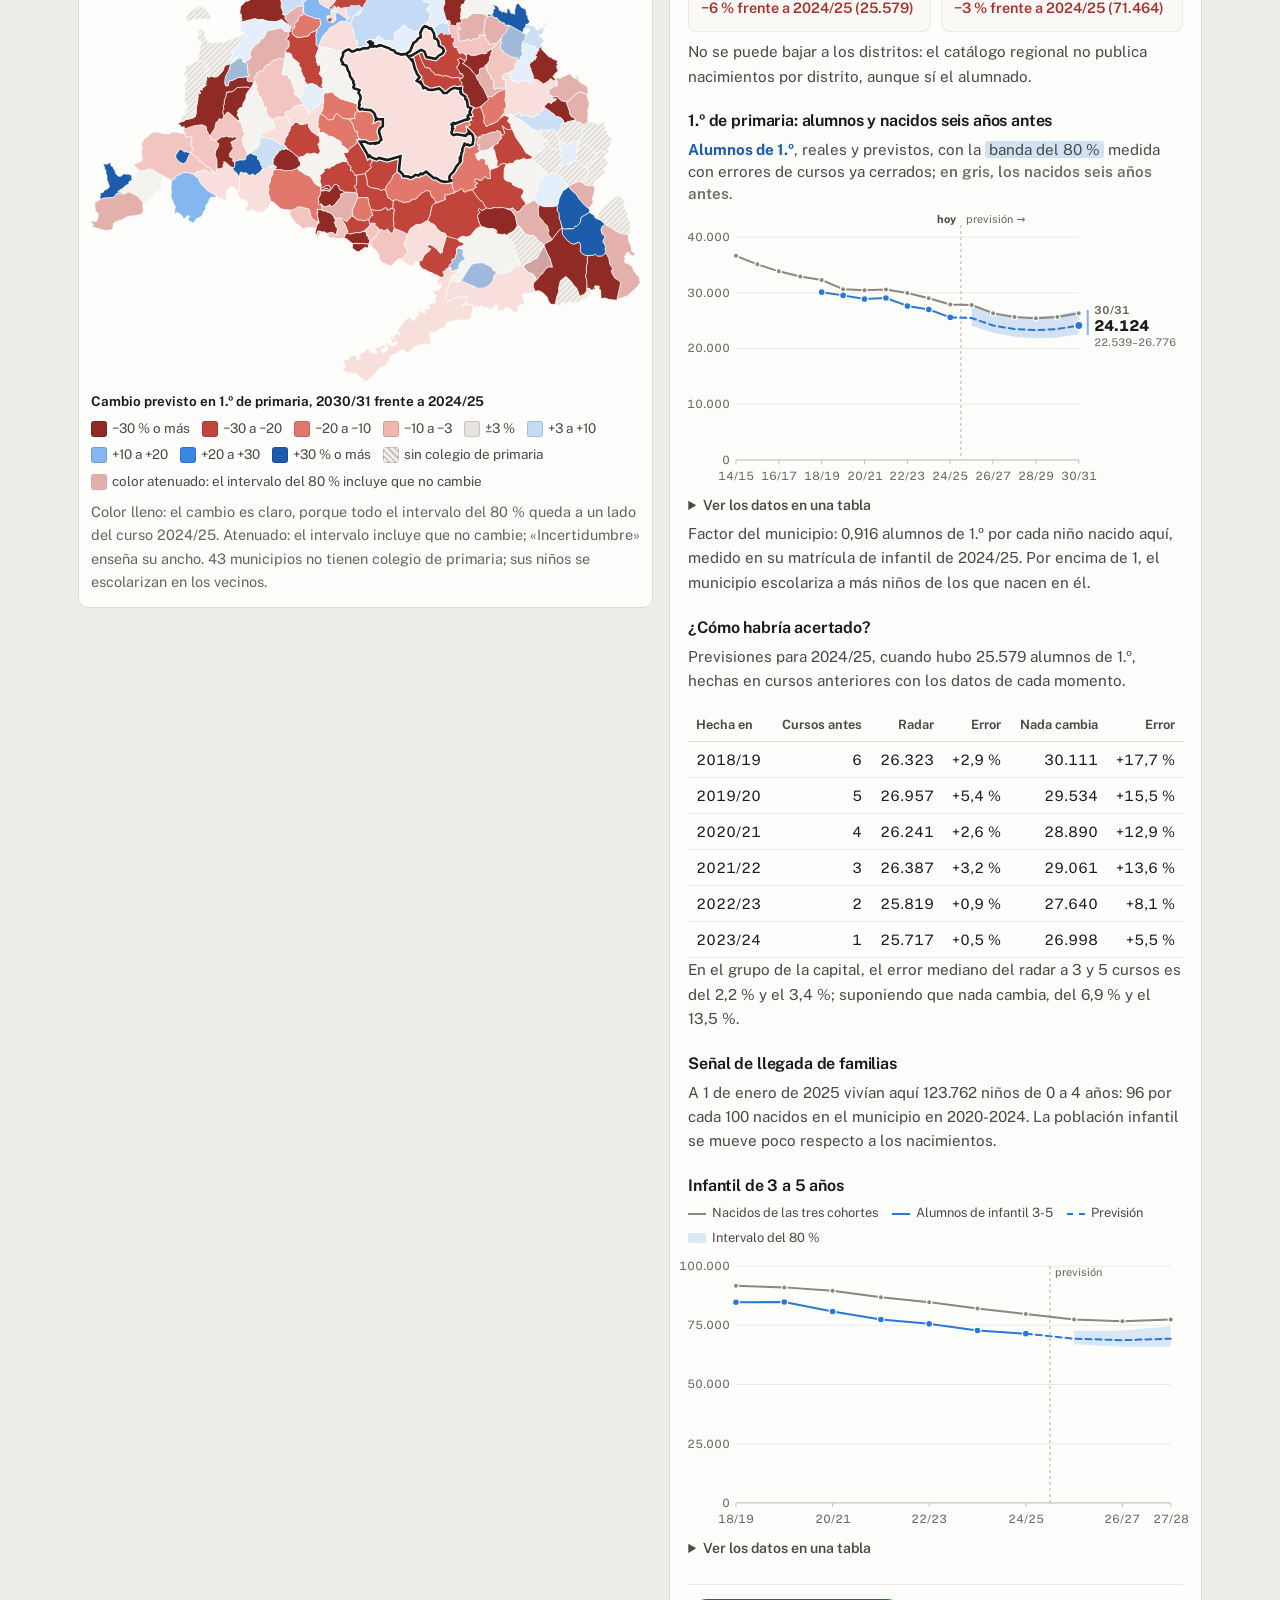
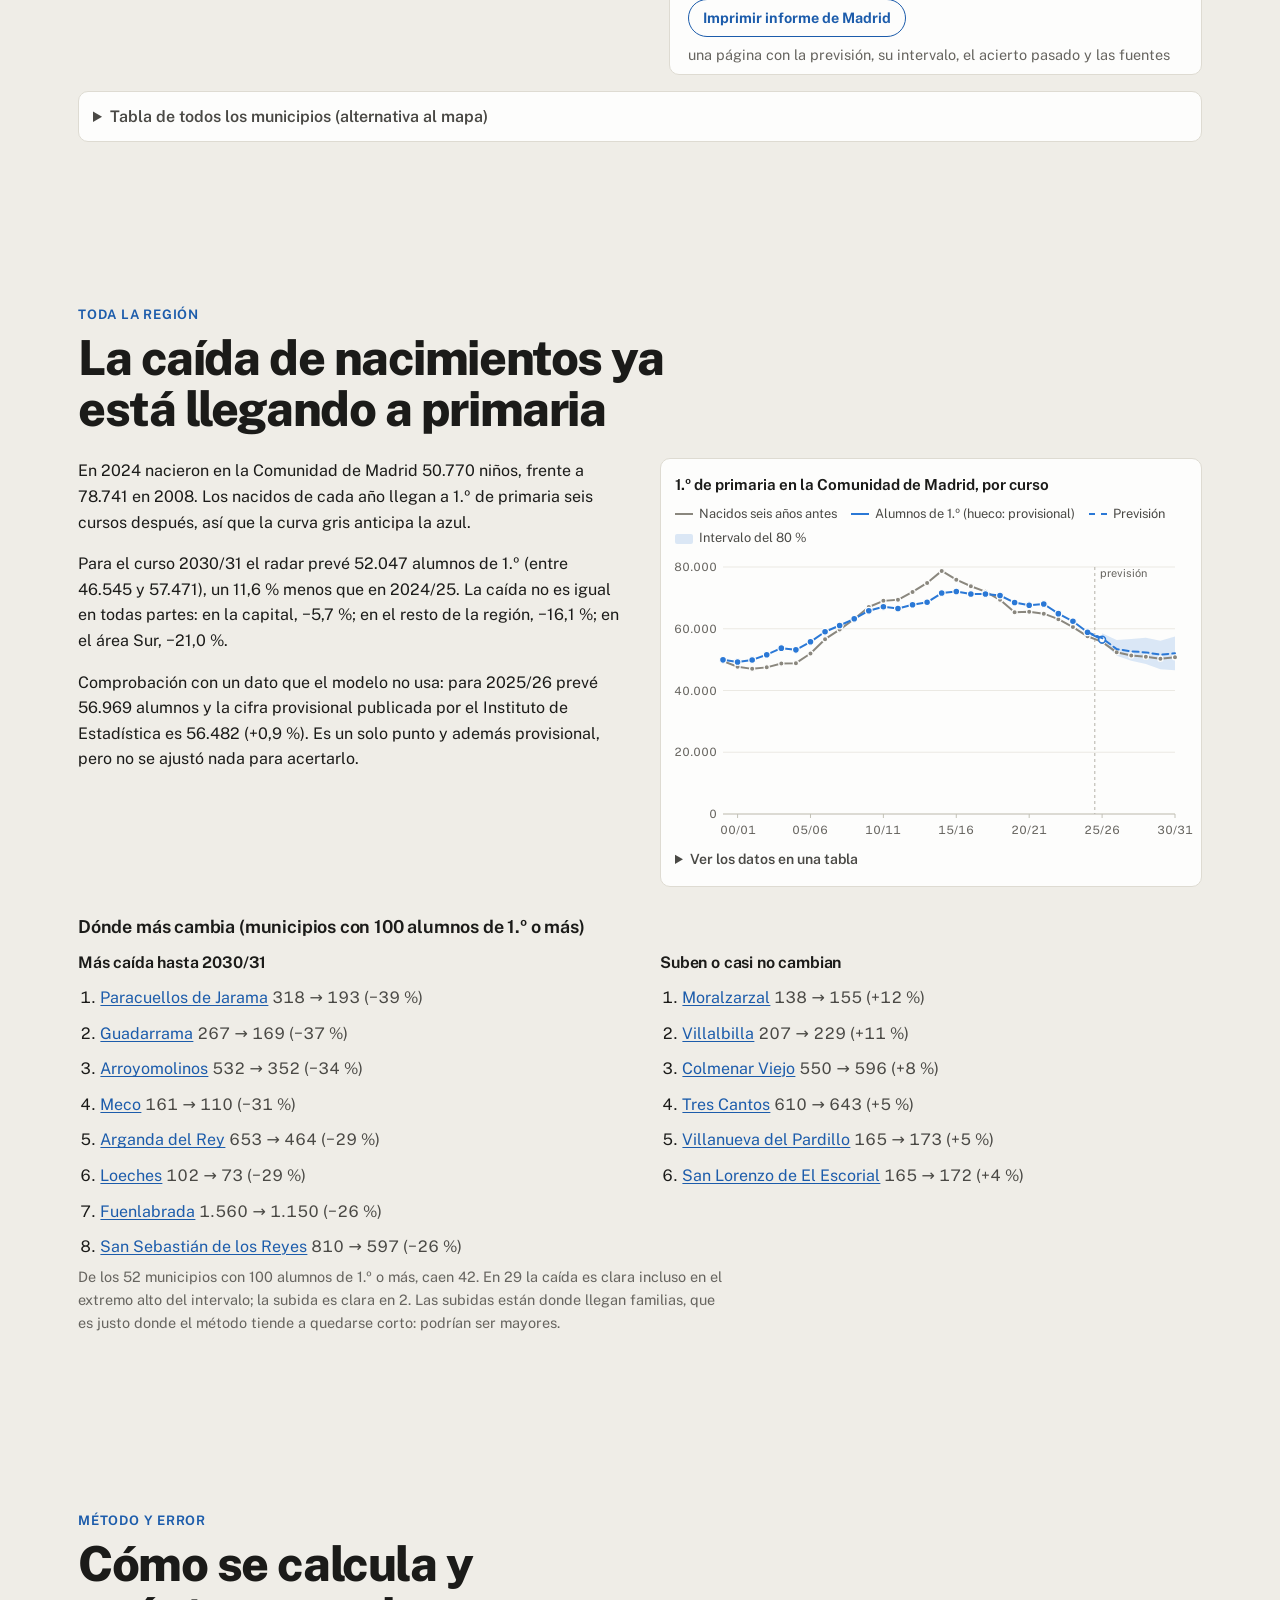
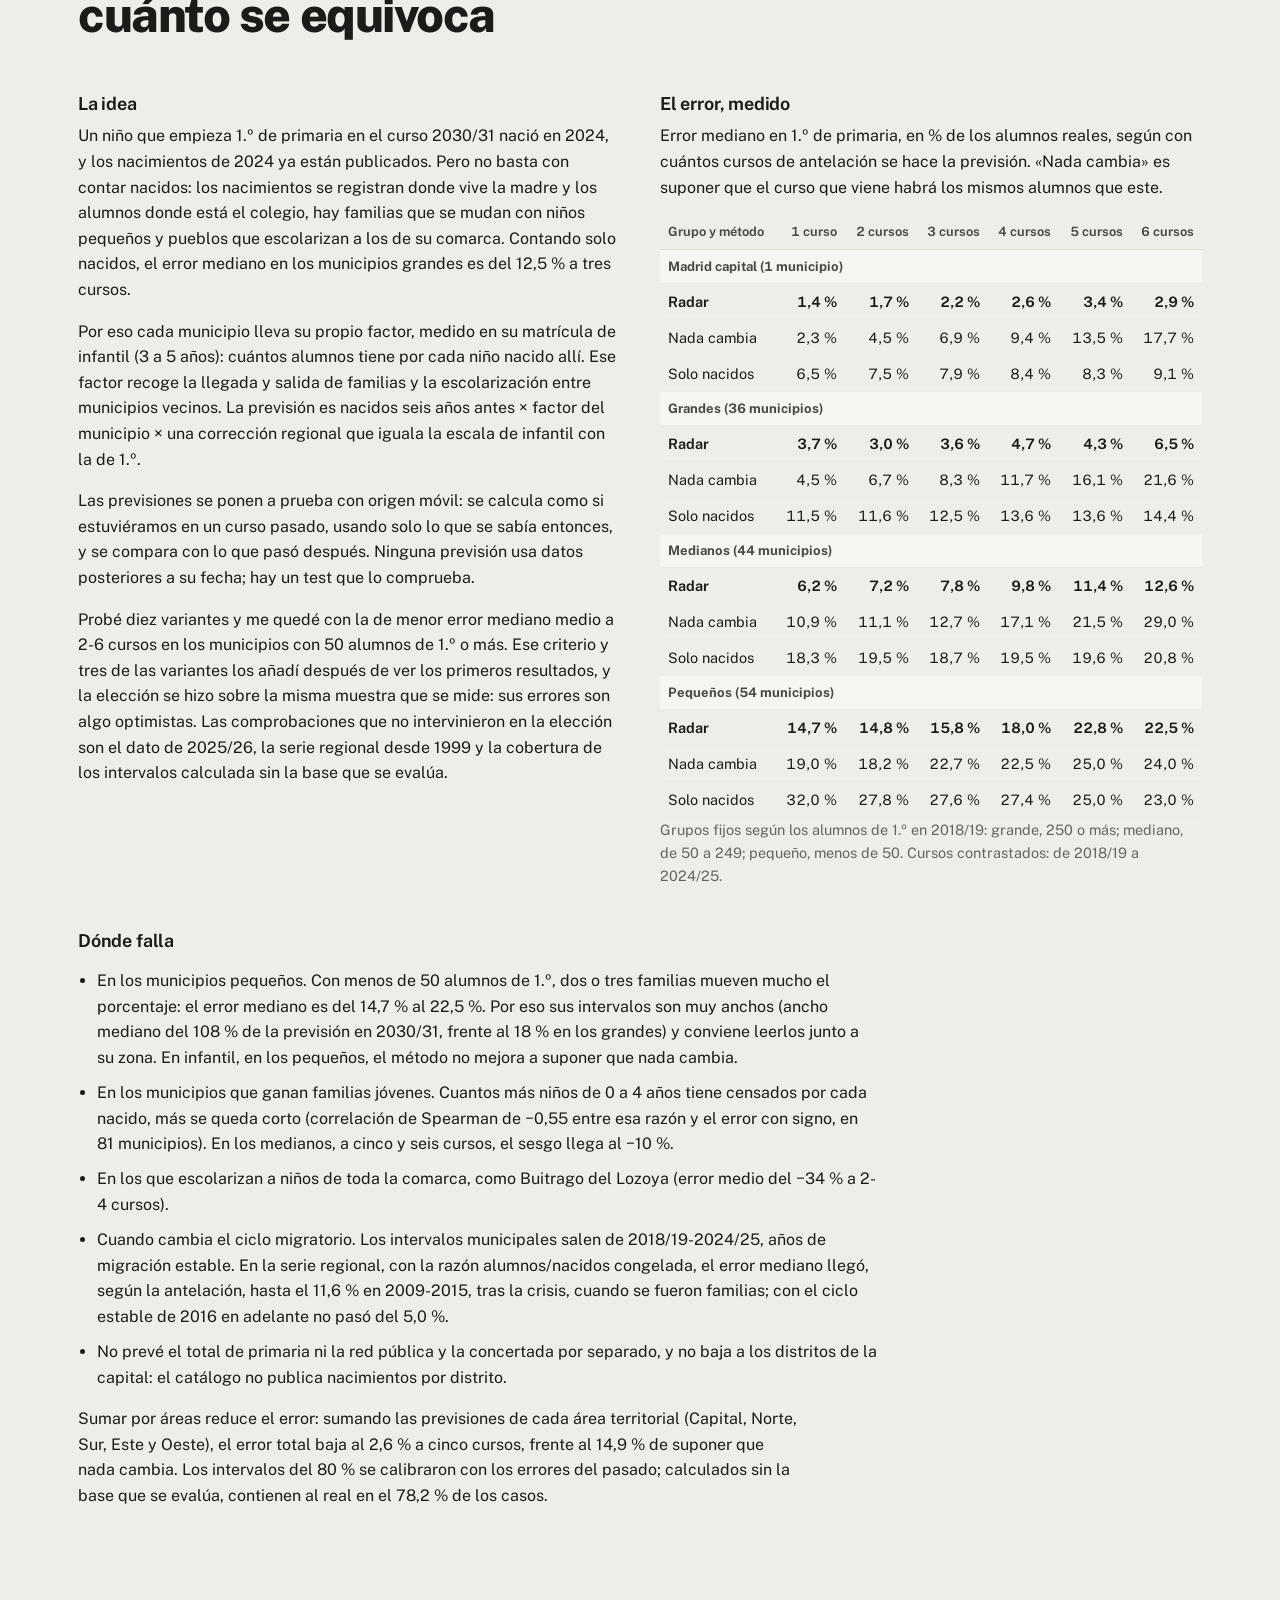
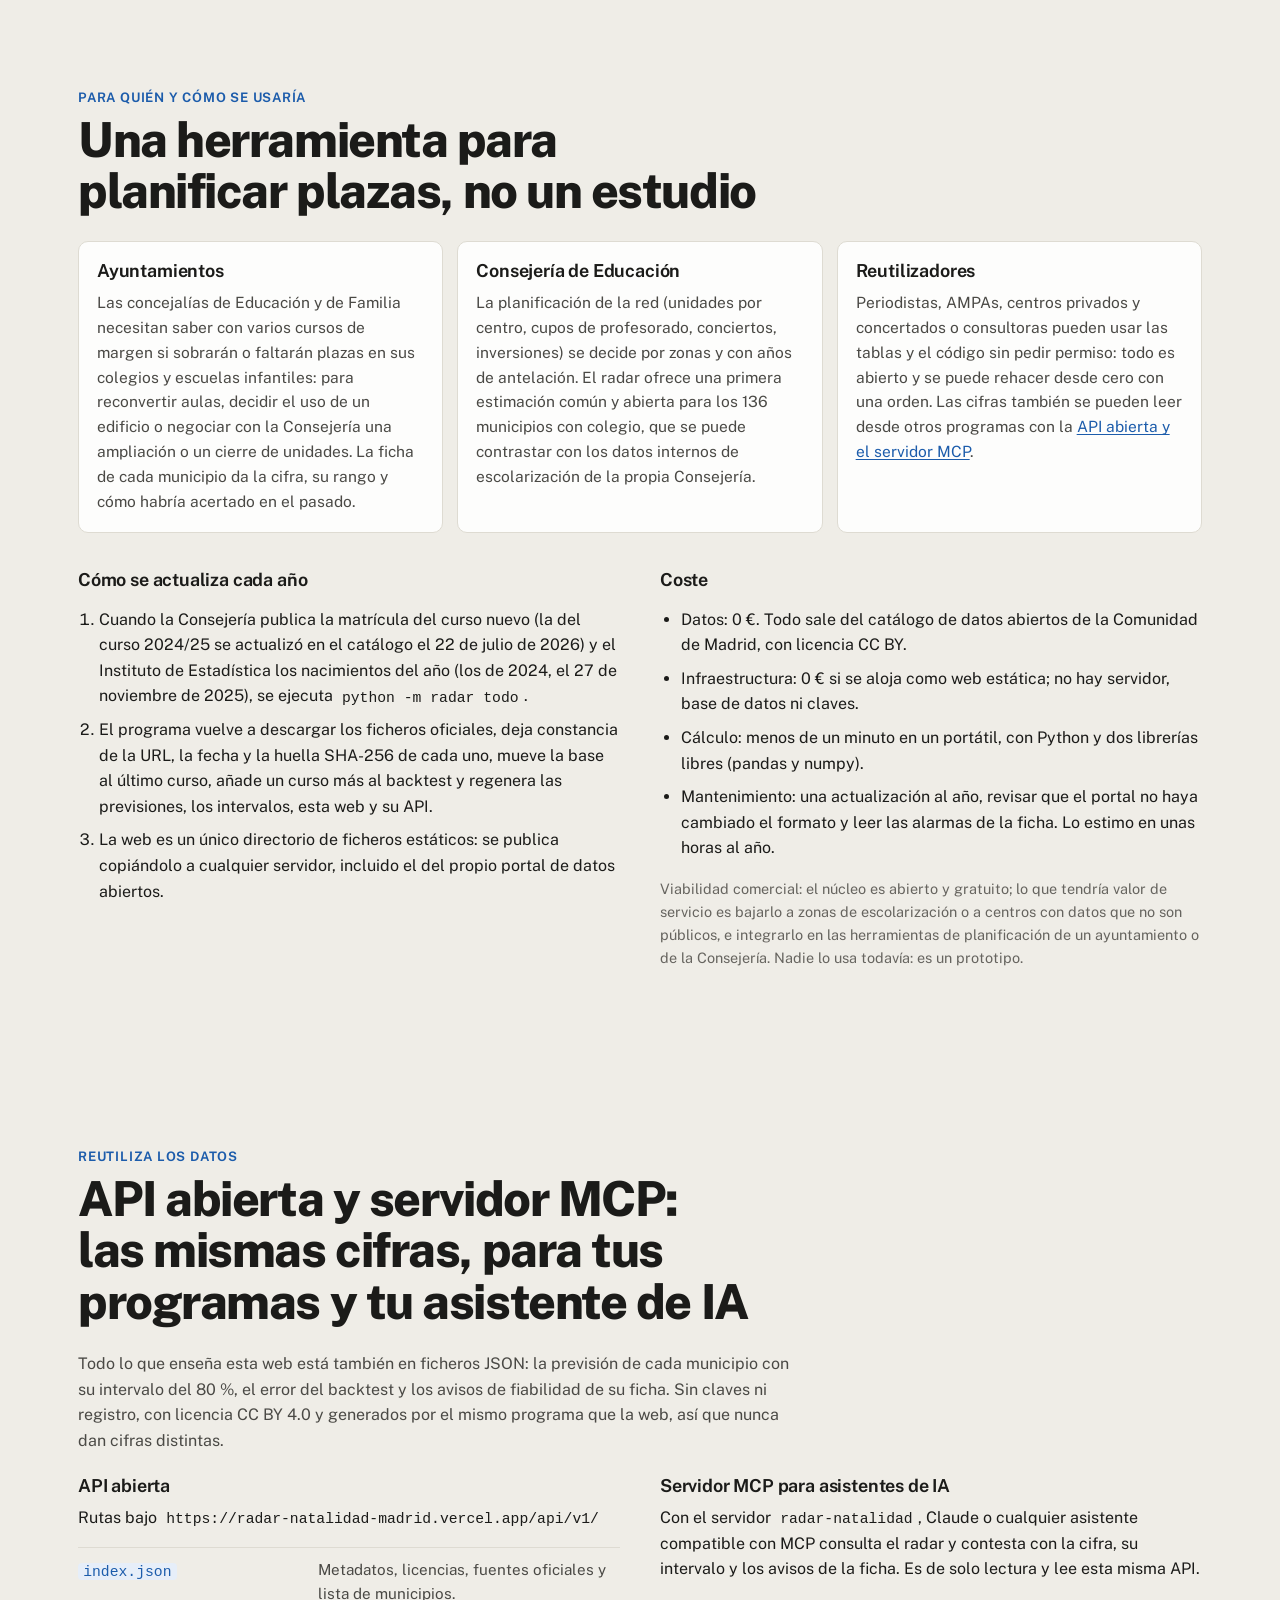
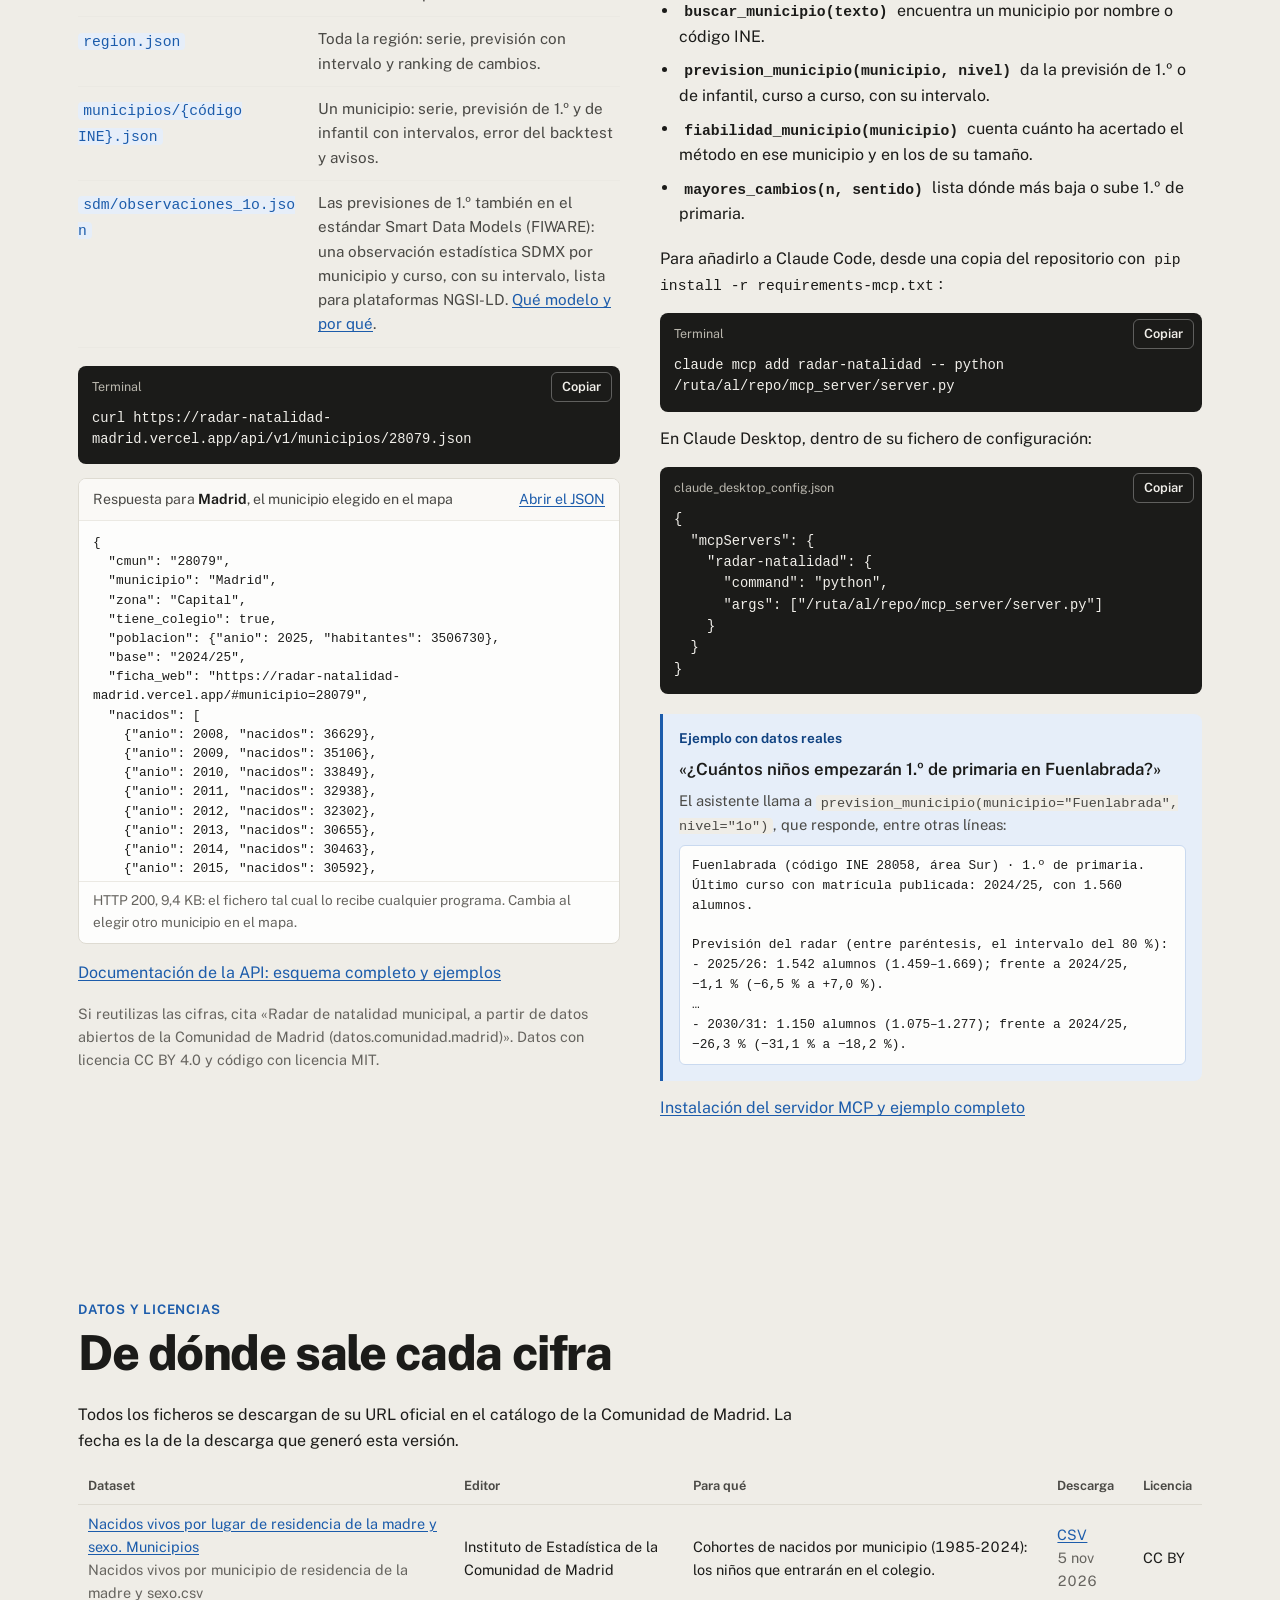
==== commit 4c85dd4a: "Cover on desktop: subtitle under the headline, the class goes to 2030 by itself once; giant line beh" ====
--- a/web/index.html
+++ b/web/index.html
@@ -144,7 +144,7 @@
       <a class="boton" href="#municipio=28058" data-ir="28058" data-destino="ficha">Ver Fuenlabrada</a>
       <a class="boton boton-sec" href="#municipio=28058" data-ir="28058" data-destino="acierto">¿Cómo habría acertado?</a>
     </div>
-    <p class="baja-pista" aria-hidden="true"><span></span>Baja y mira la clase en 2030</p>
+    <p class="baja-pista" aria-hidden="true"><span></span>Baja y mira dónde</p>
   </div>
 </header>
 
--- a/web/estilo.css
+++ b/web/estilo.css
@@ -737,7 +737,7 @@
   .tramo-mapa.pin .lineas { display: block; position: absolute; top: 0; bottom: 0; left: -100vw; right: -100vw; z-index: 0; pointer-events: none; }
   .tramo-mapa.pin .lineas p { position: absolute; left: 0; margin: 0; max-width: none; white-space: nowrap; line-height: 1; font-size: 17vh; text-transform: uppercase; will-change: transform; }
   .tramo-mapa.pin .lineas p > span::after { content: "·"; padding: 0 0.3em; }
-  .tramo-mapa.pin .linea-a { top: 17vh; font-family: "Iowan Old Style", "Palatino Linotype", Palatino, Georgia, "Times New Roman", serif; font-style: italic; font-weight: 400; color: #f0a091; }
+  .tramo-mapa.pin .linea-a { top: 17vh; font-family: "Iowan Old Style", "Palatino Linotype", Palatino, Georgia, "Times New Roman", serif; font-style: italic; font-weight: 400; color: #e9e4d8; }
   .tramo-mapa.pin .linea-b { top: 60vh; font-weight: 800; letter-spacing: -0.04em; color: #e4e1d7; }
   .tramo-mapa.pin #svg-portada .etiquetas { opacity: 0; transition: opacity 500ms ease; }
   .tramo-mapa.pin.sur-fin #svg-portada .etiquetas { opacity: 1; }
@@ -756,3 +756,10 @@
 .cursor.sobre { width: 48px; height: 48px; margin: -24px 0 0 -24px; background: rgba(255, 143, 122, 0.14); }
 @media print { .cursor, .menu, .proximo, .curvas { display: none !important; } html.mov .barra-fija { position: static; } html.mov .cabecera { padding-top: 0; } }
 @media (max-width: 599px) { .proximo { left: 10px; bottom: 10px; } .proximo a { padding: 8px 2px 9px 11px; } .proximo-etq { font-size: 0.58rem; } .proximo-txt { font-size: 0.88rem; } .proximo button { width: 30px; height: 30px; } }
+@media (min-width: 900px) and (min-height: 620px) and (max-height: 800px) { html.mov .aula { max-width: 380px; } html.mov .aula-sillas { width: 36vh; max-width: 100%; margin: 0 auto; } html.mov .heroe { padding-bottom: 14px; } html.mov .tm { margin-top: 10px; } }
+
+/* la frase que dice qué es esto, también en escritorio: bajo el titular y antes de los botones */
+@media (min-width: 900px) {
+  .heroe { grid-template-areas: ". aula" "titular aula" "sub aula" "acciones aula" ". aula"; grid-template-rows: 1fr auto auto auto 1fr; row-gap: 20px; }
+  .heroe .heroe-sub { display: block; grid-area: sub; margin: 0; font-size: clamp(1rem, 1.2vw, 1.2rem); line-height: 1.45; max-width: 46ch; }
+}
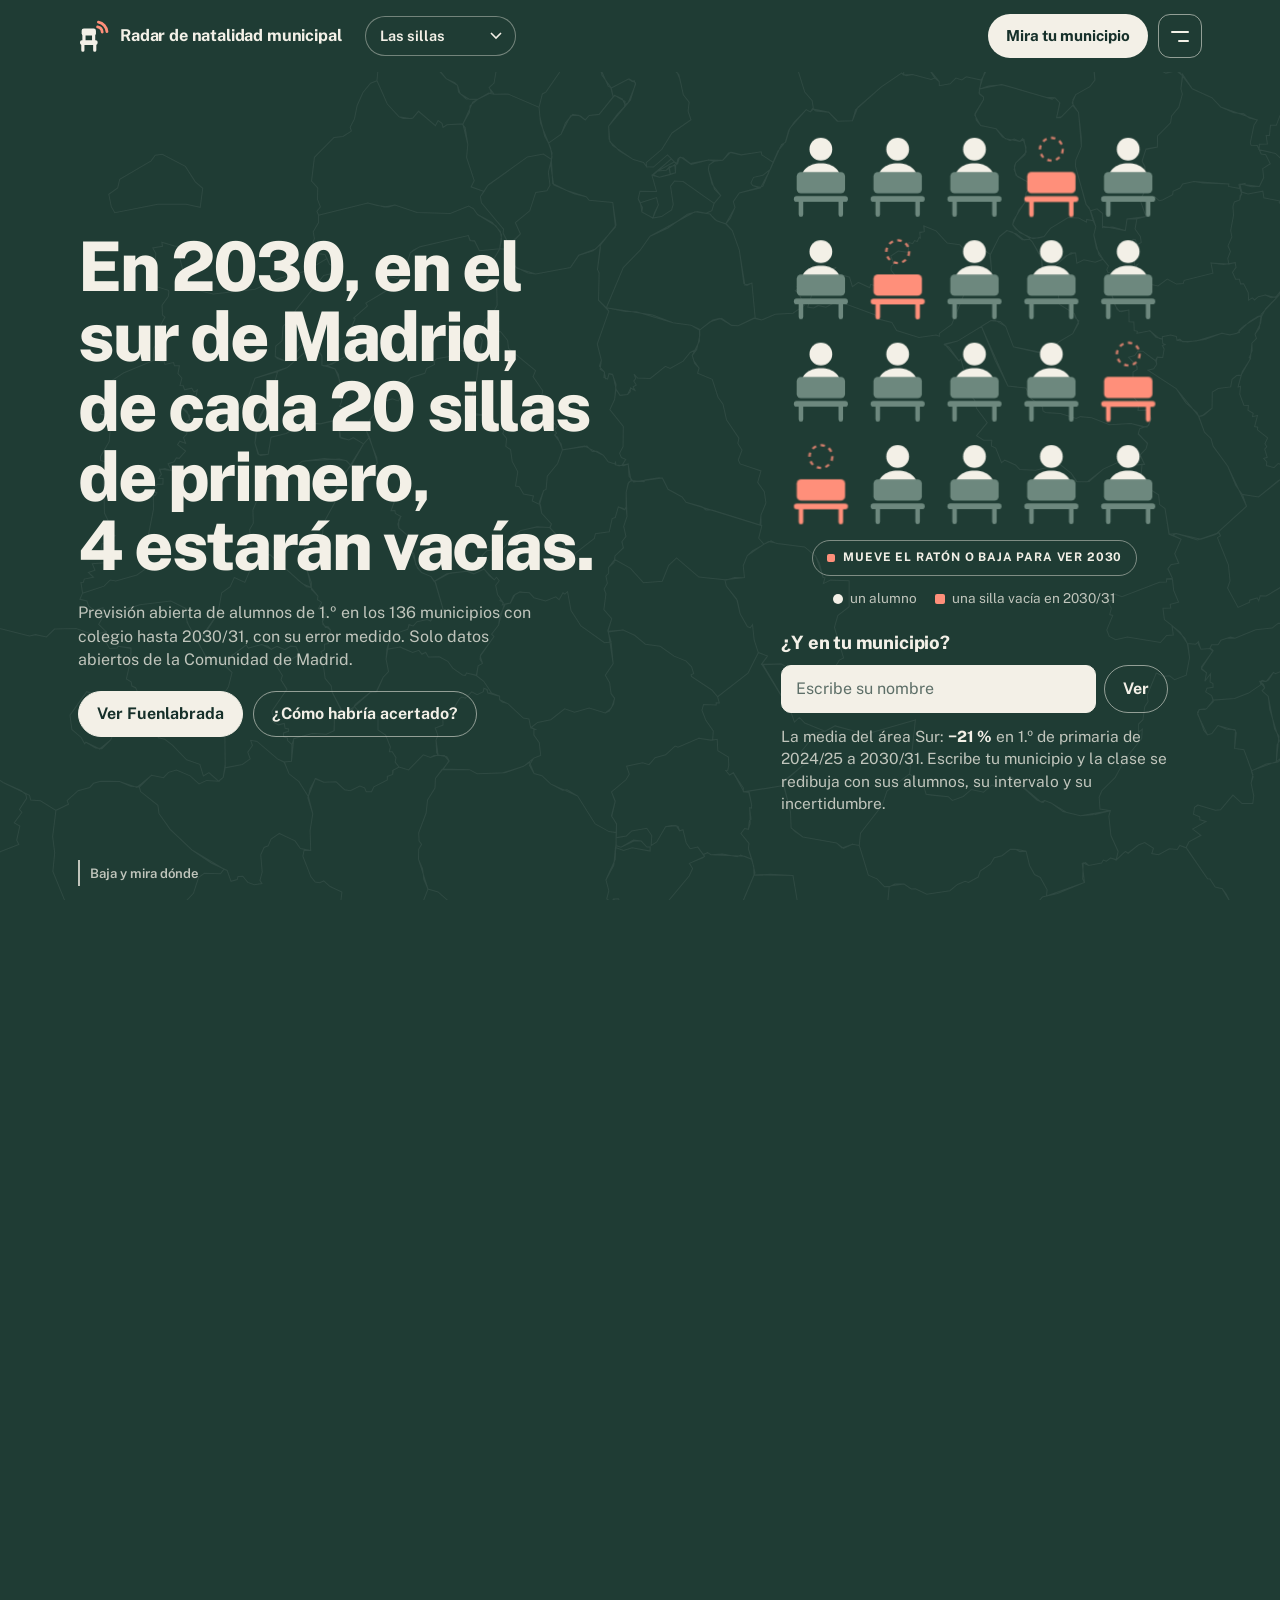
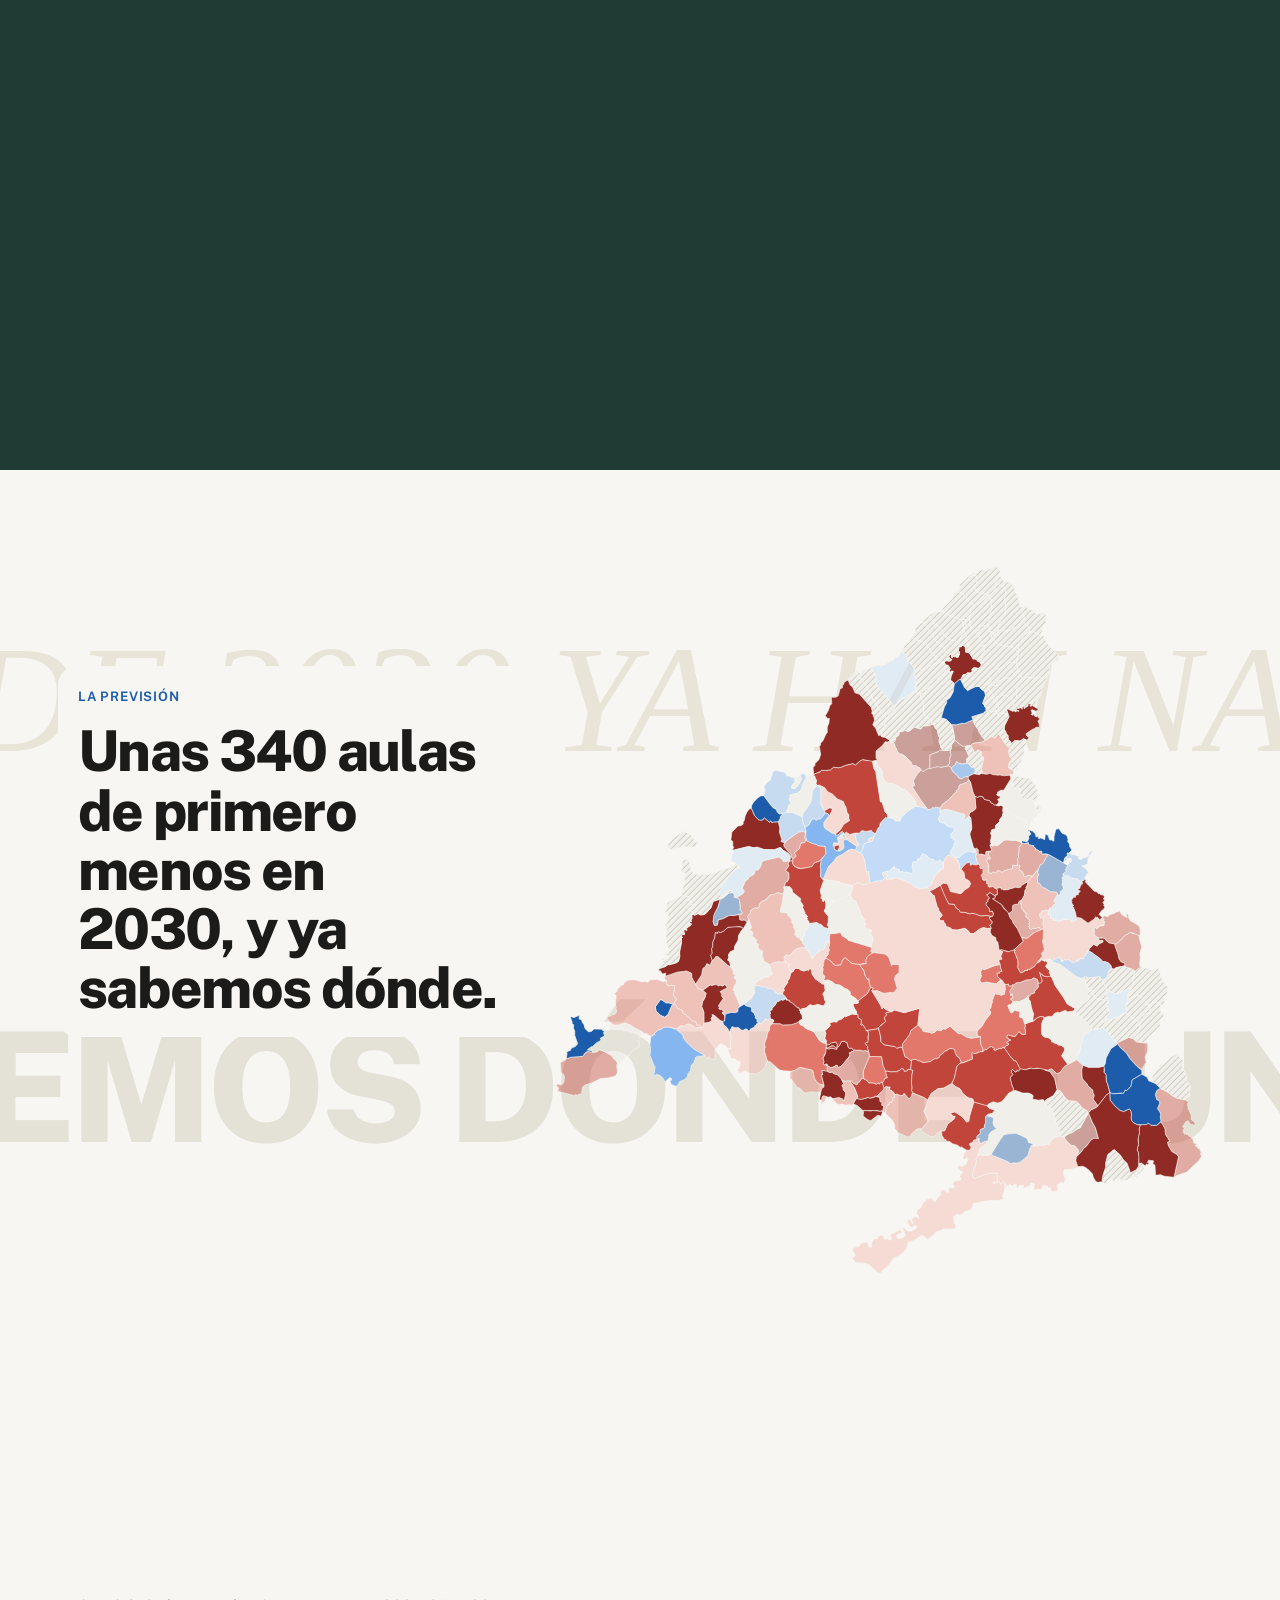
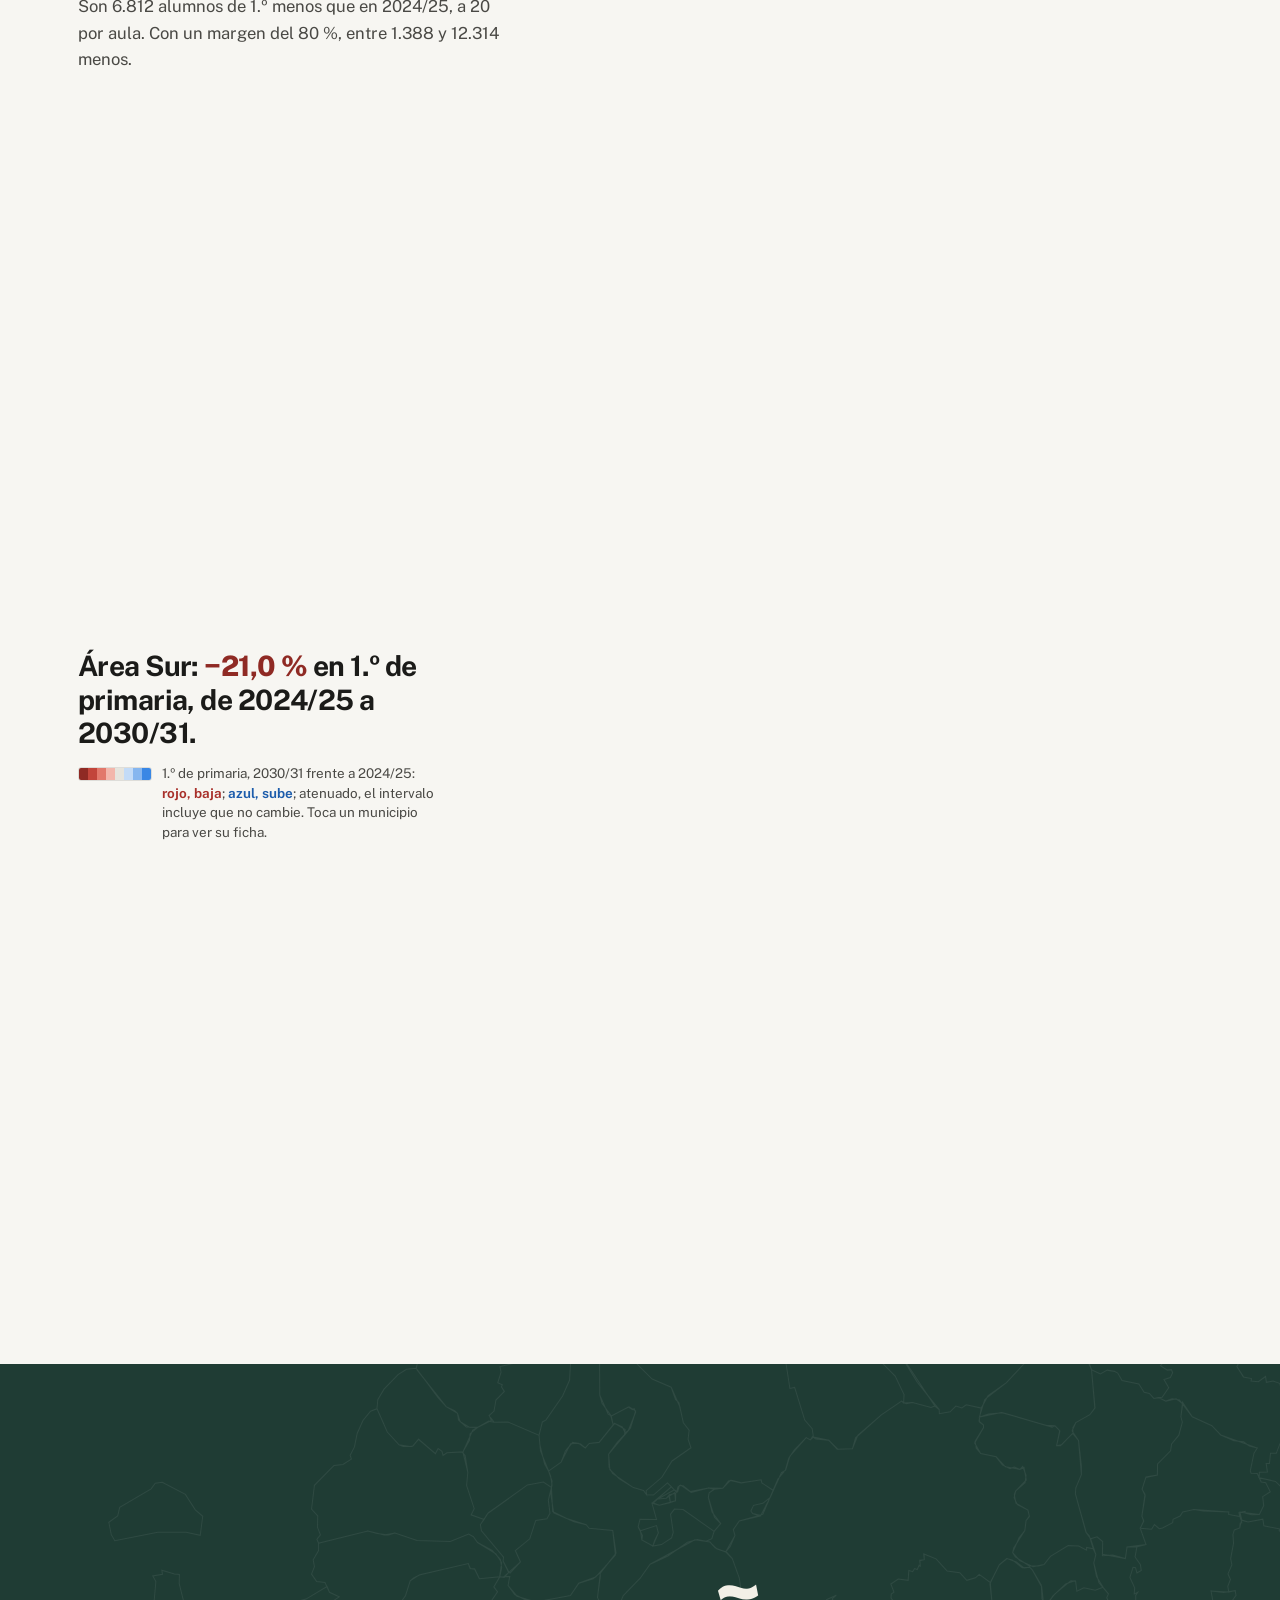
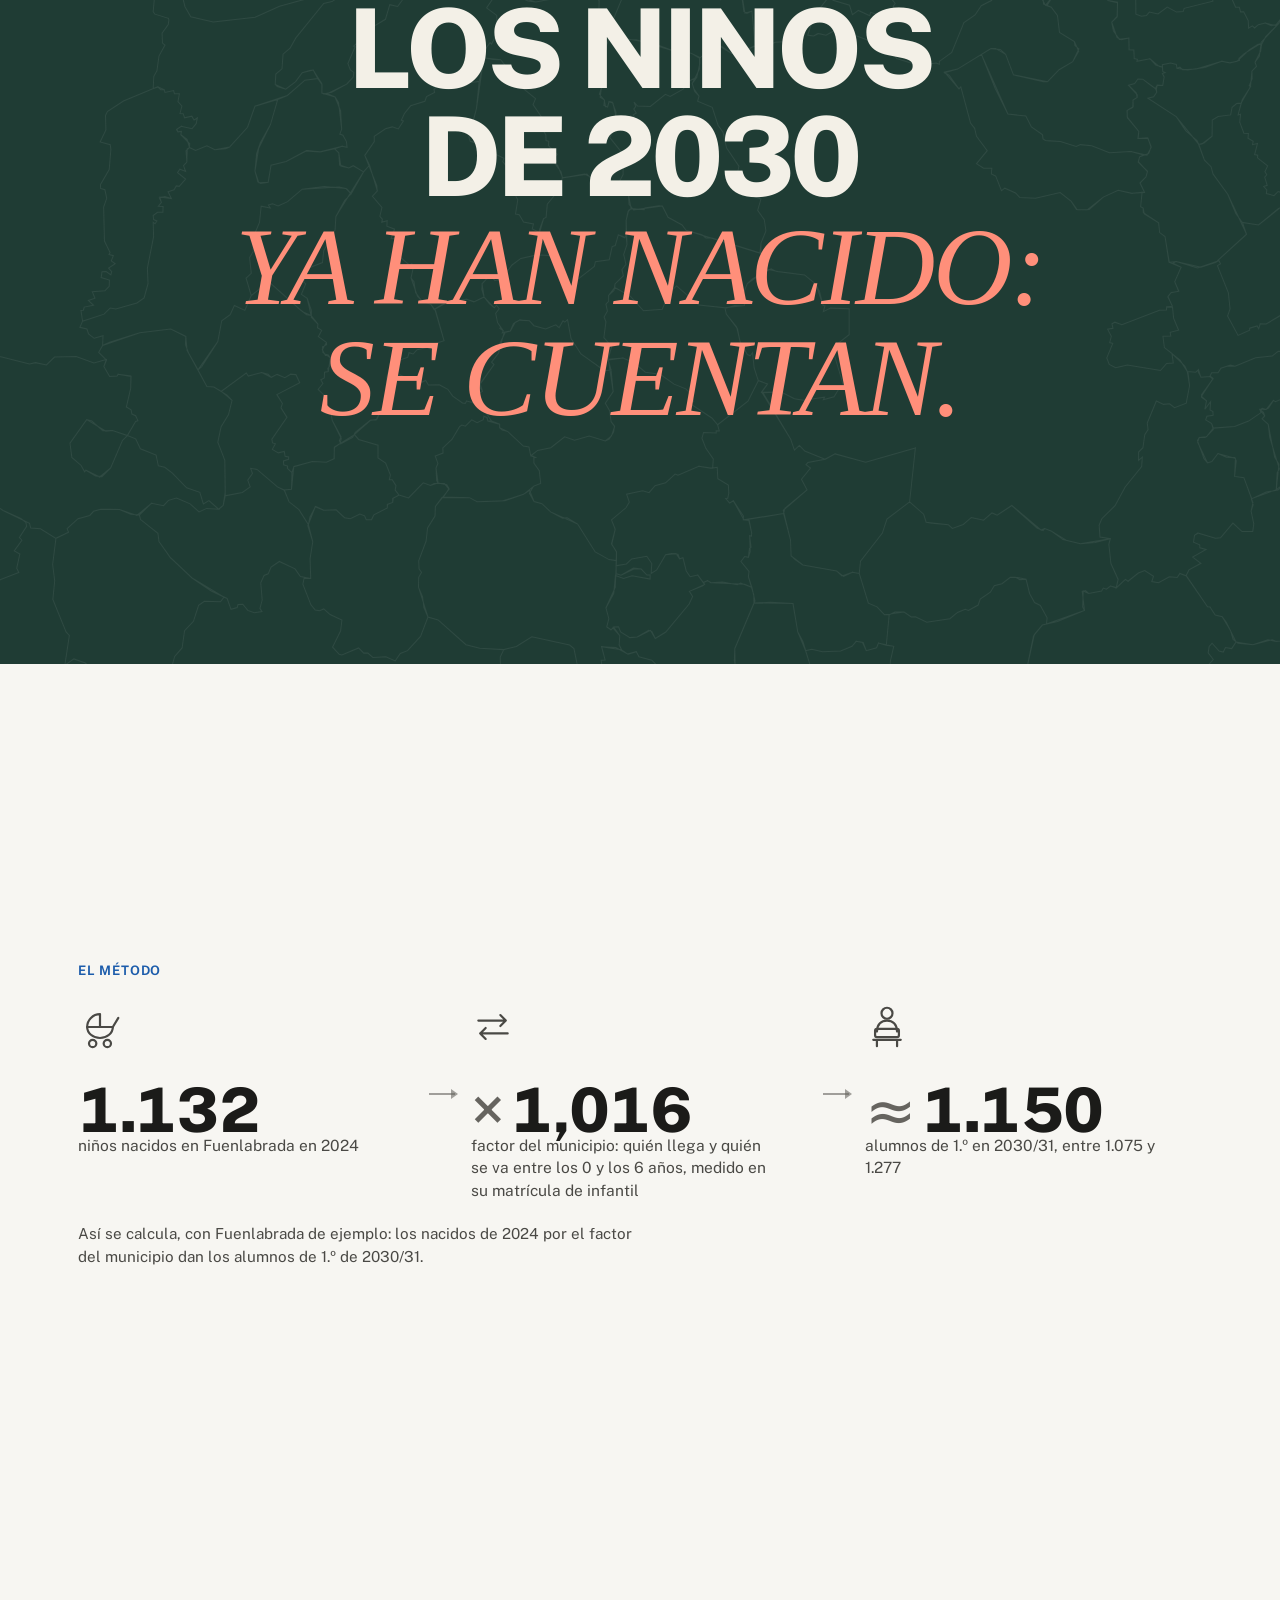
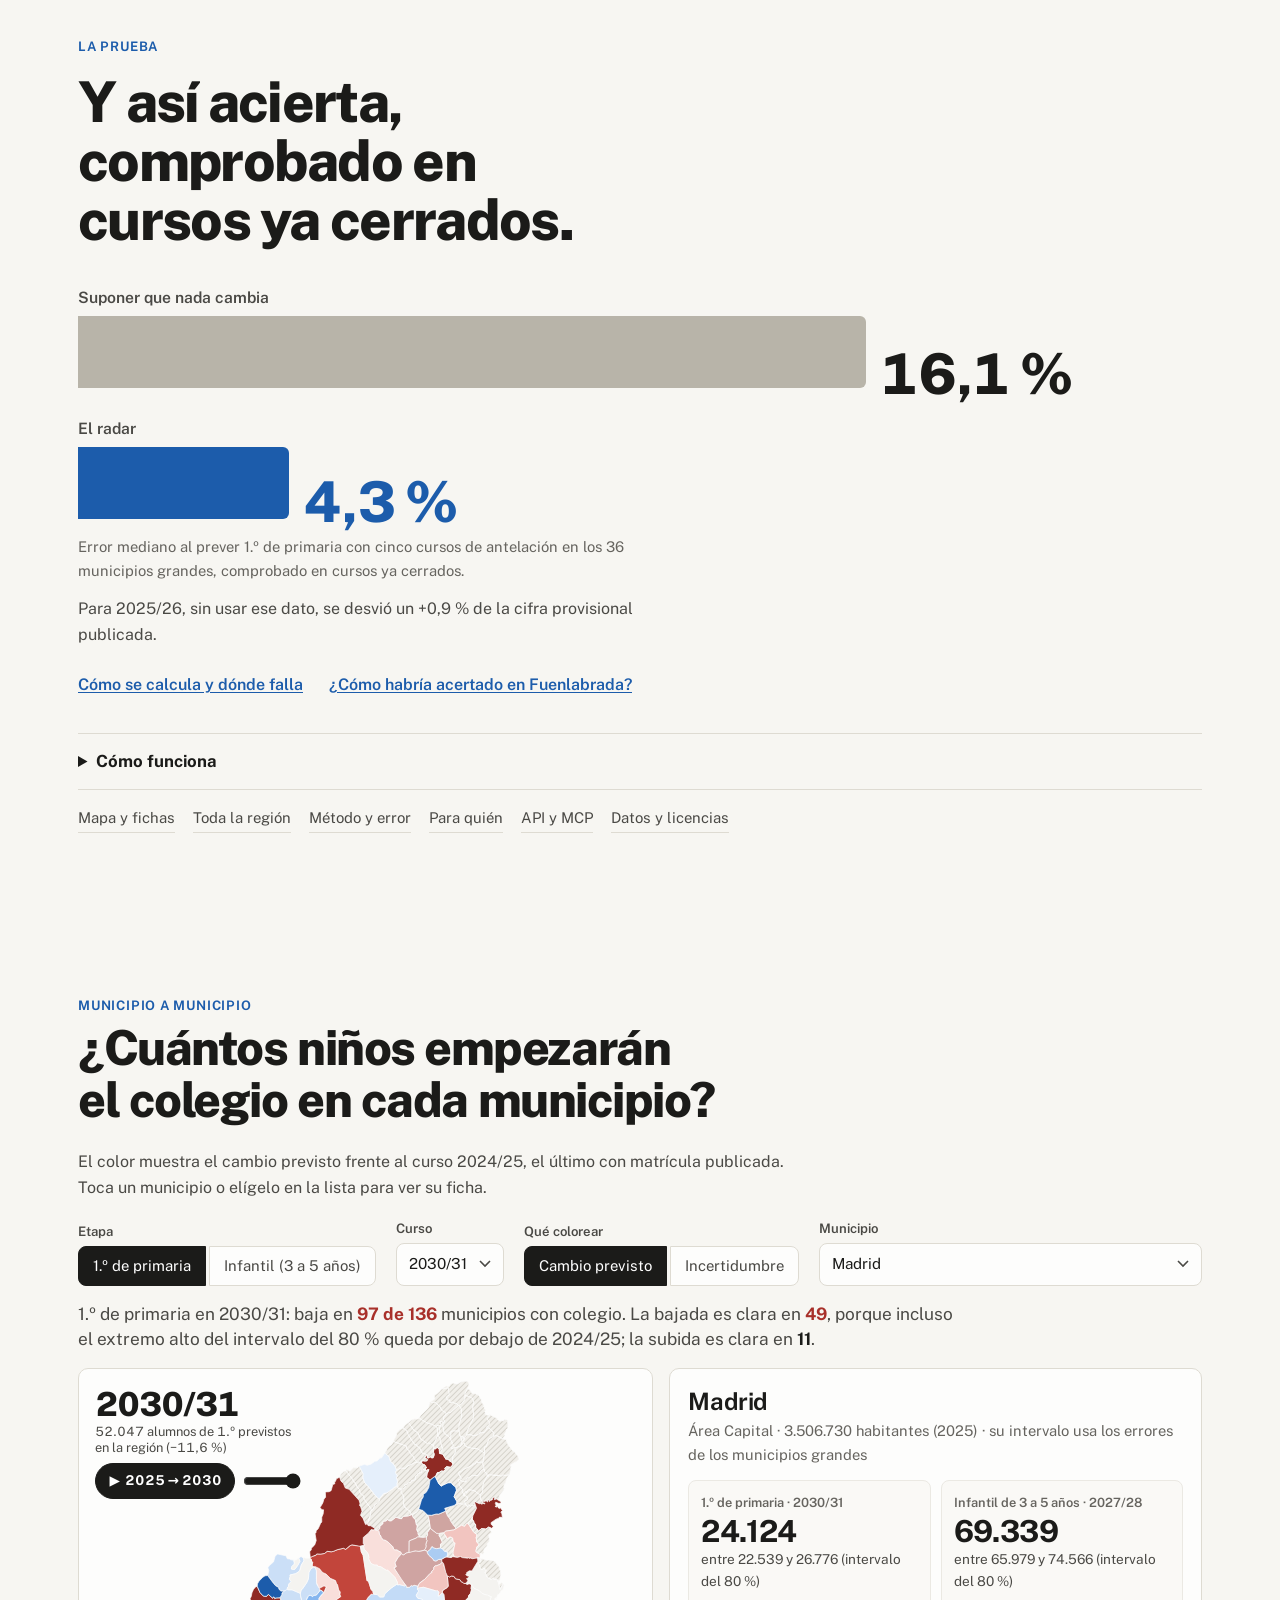
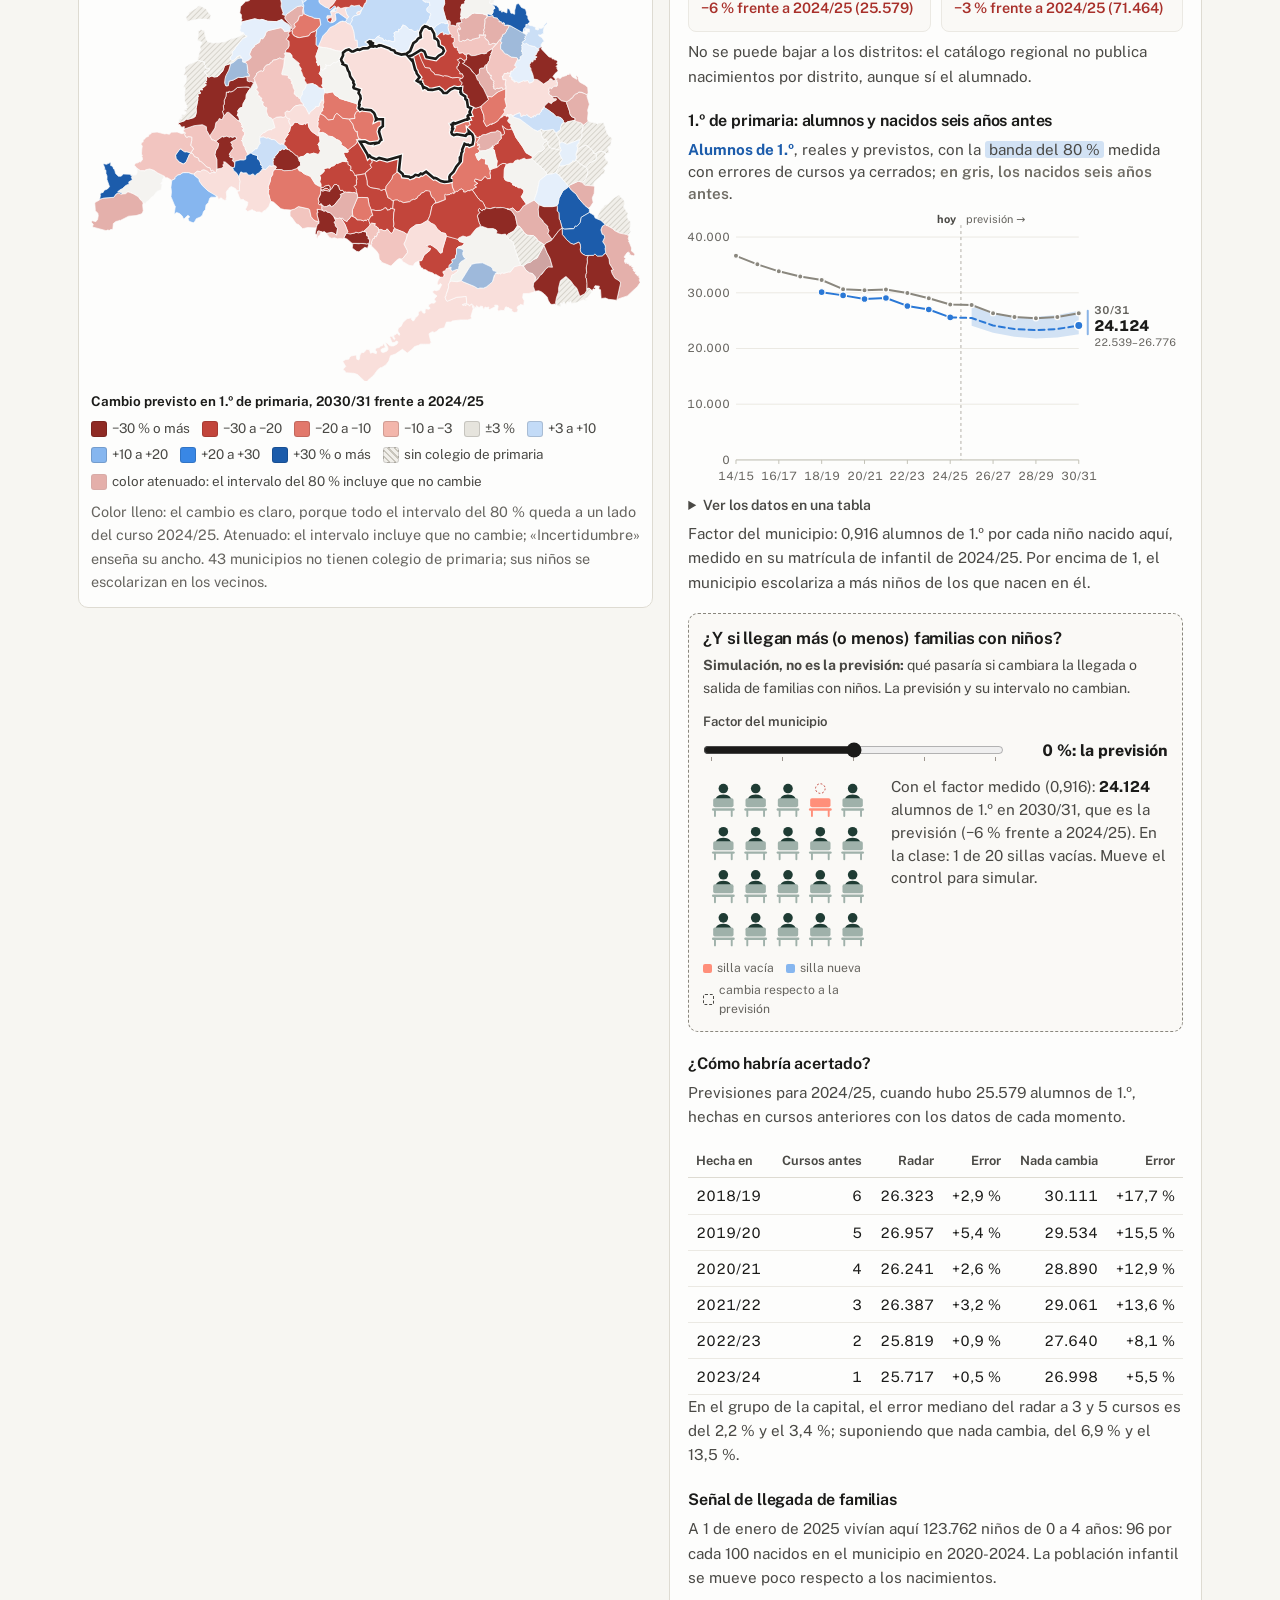
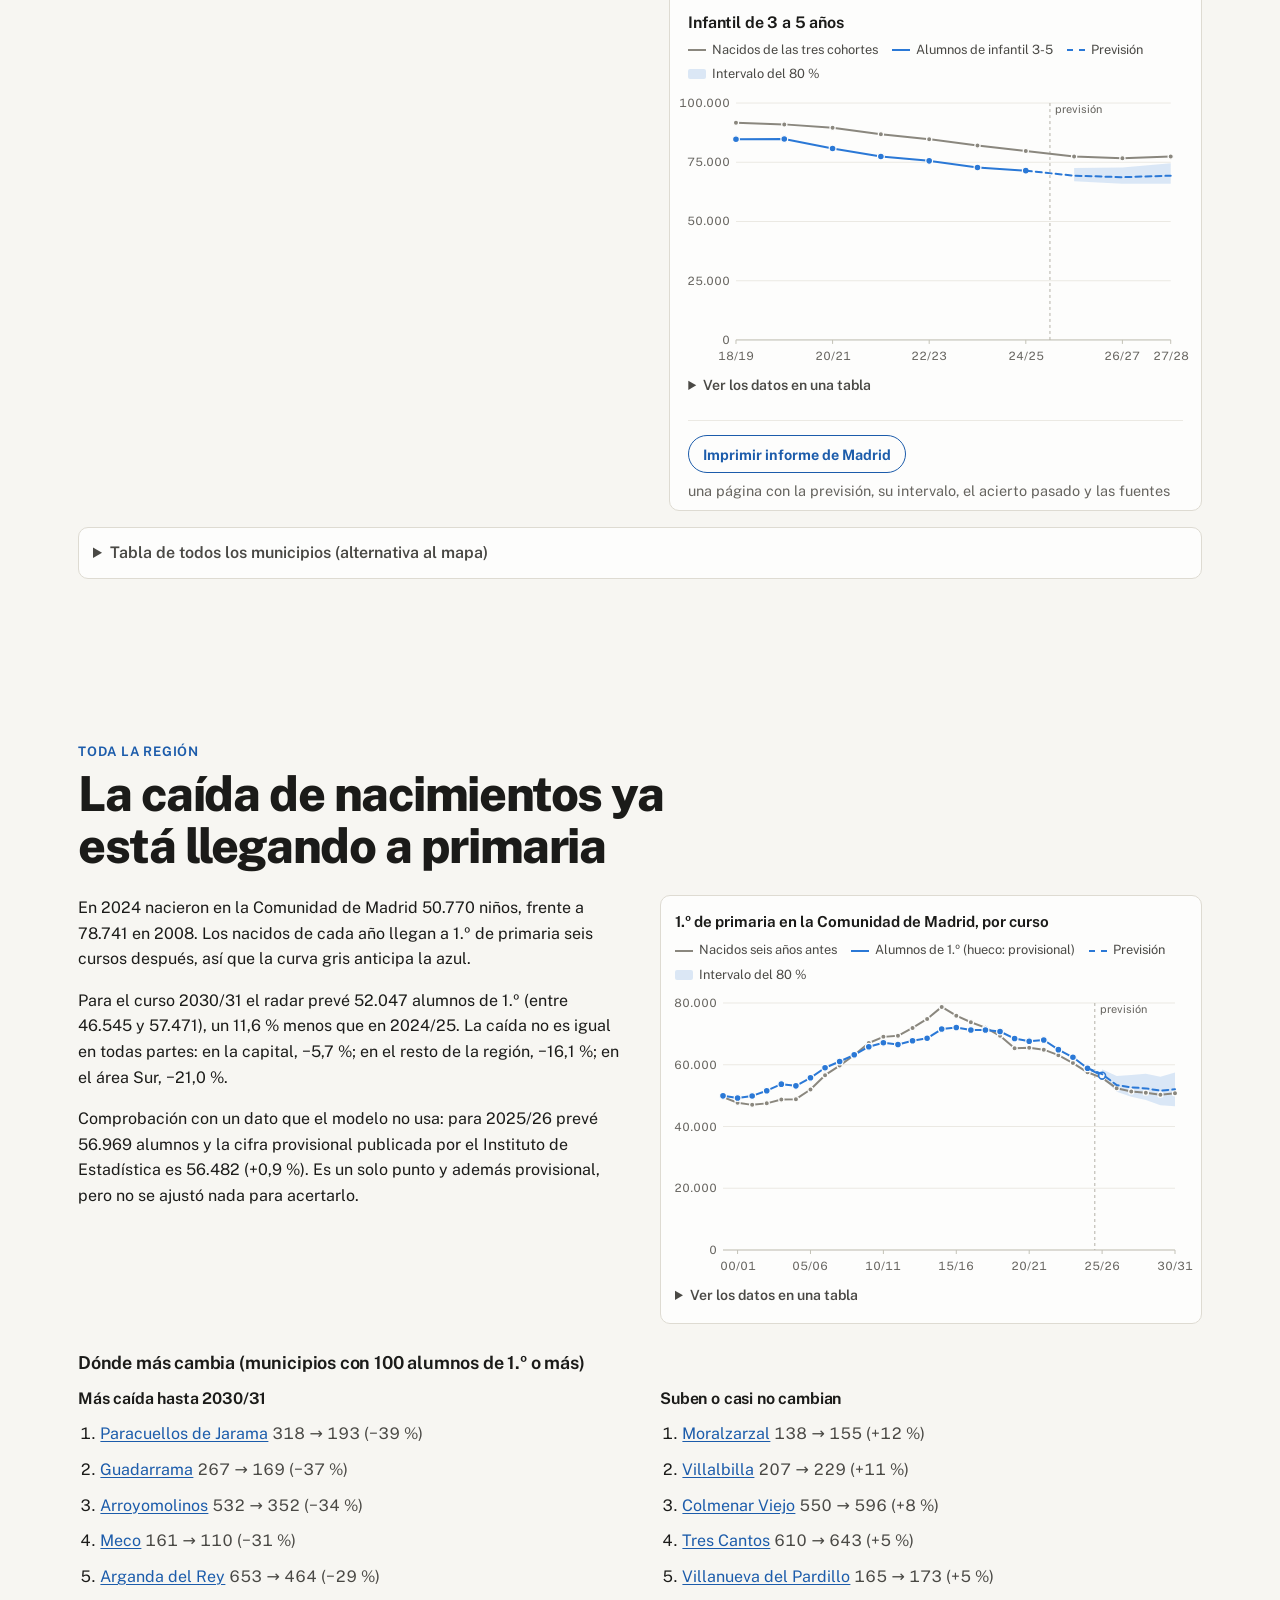
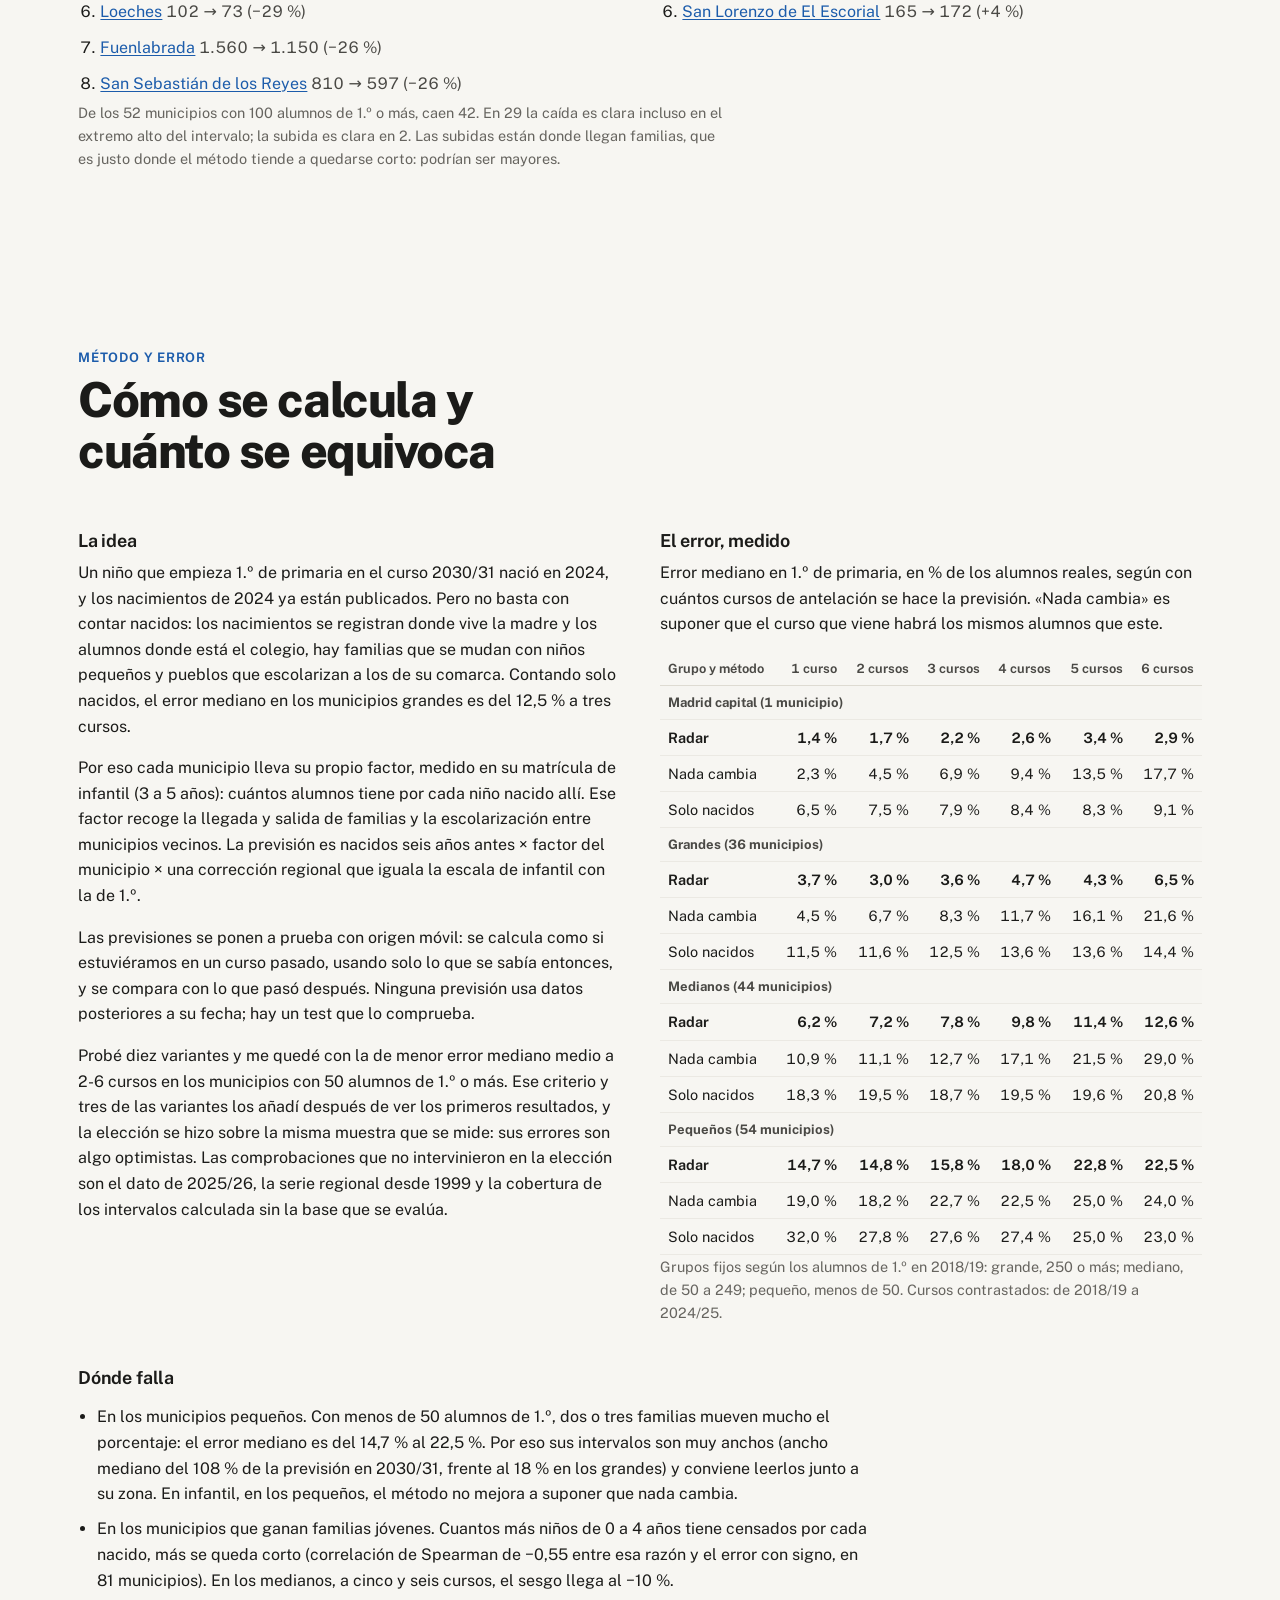
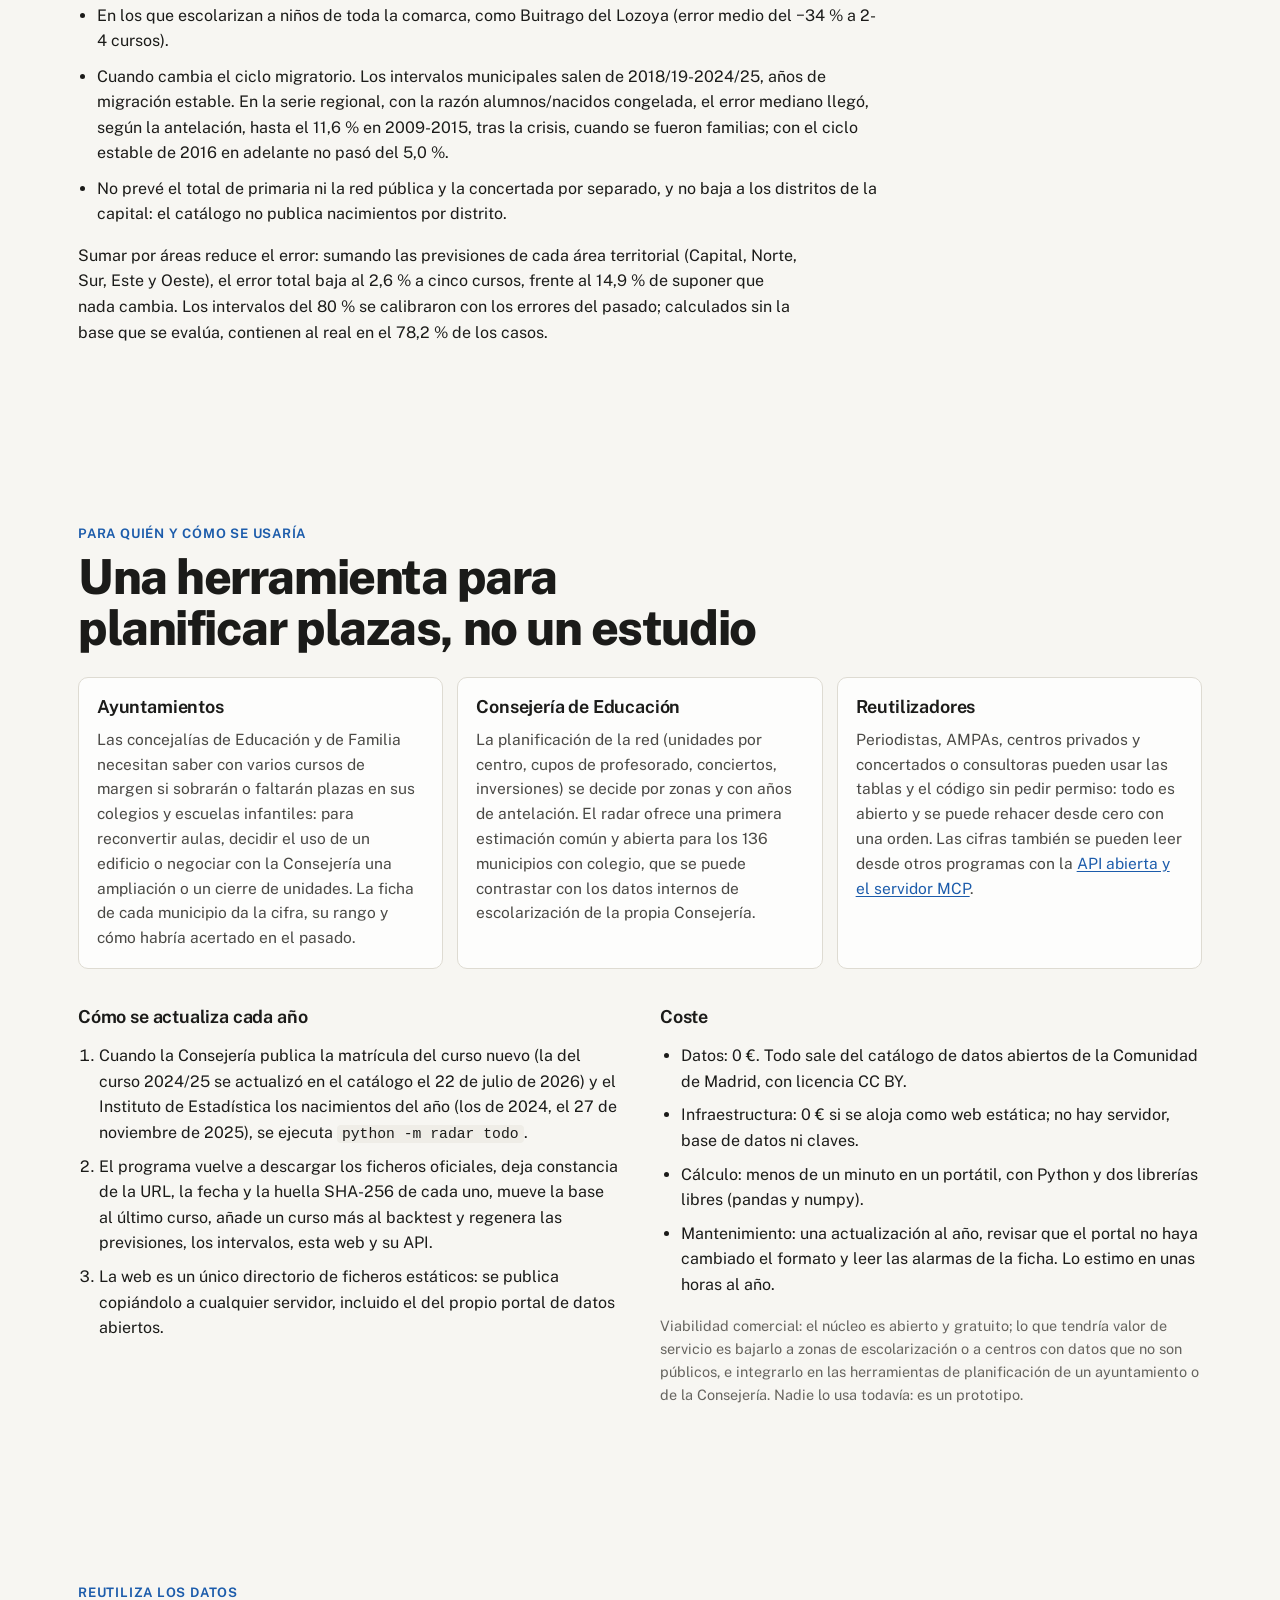
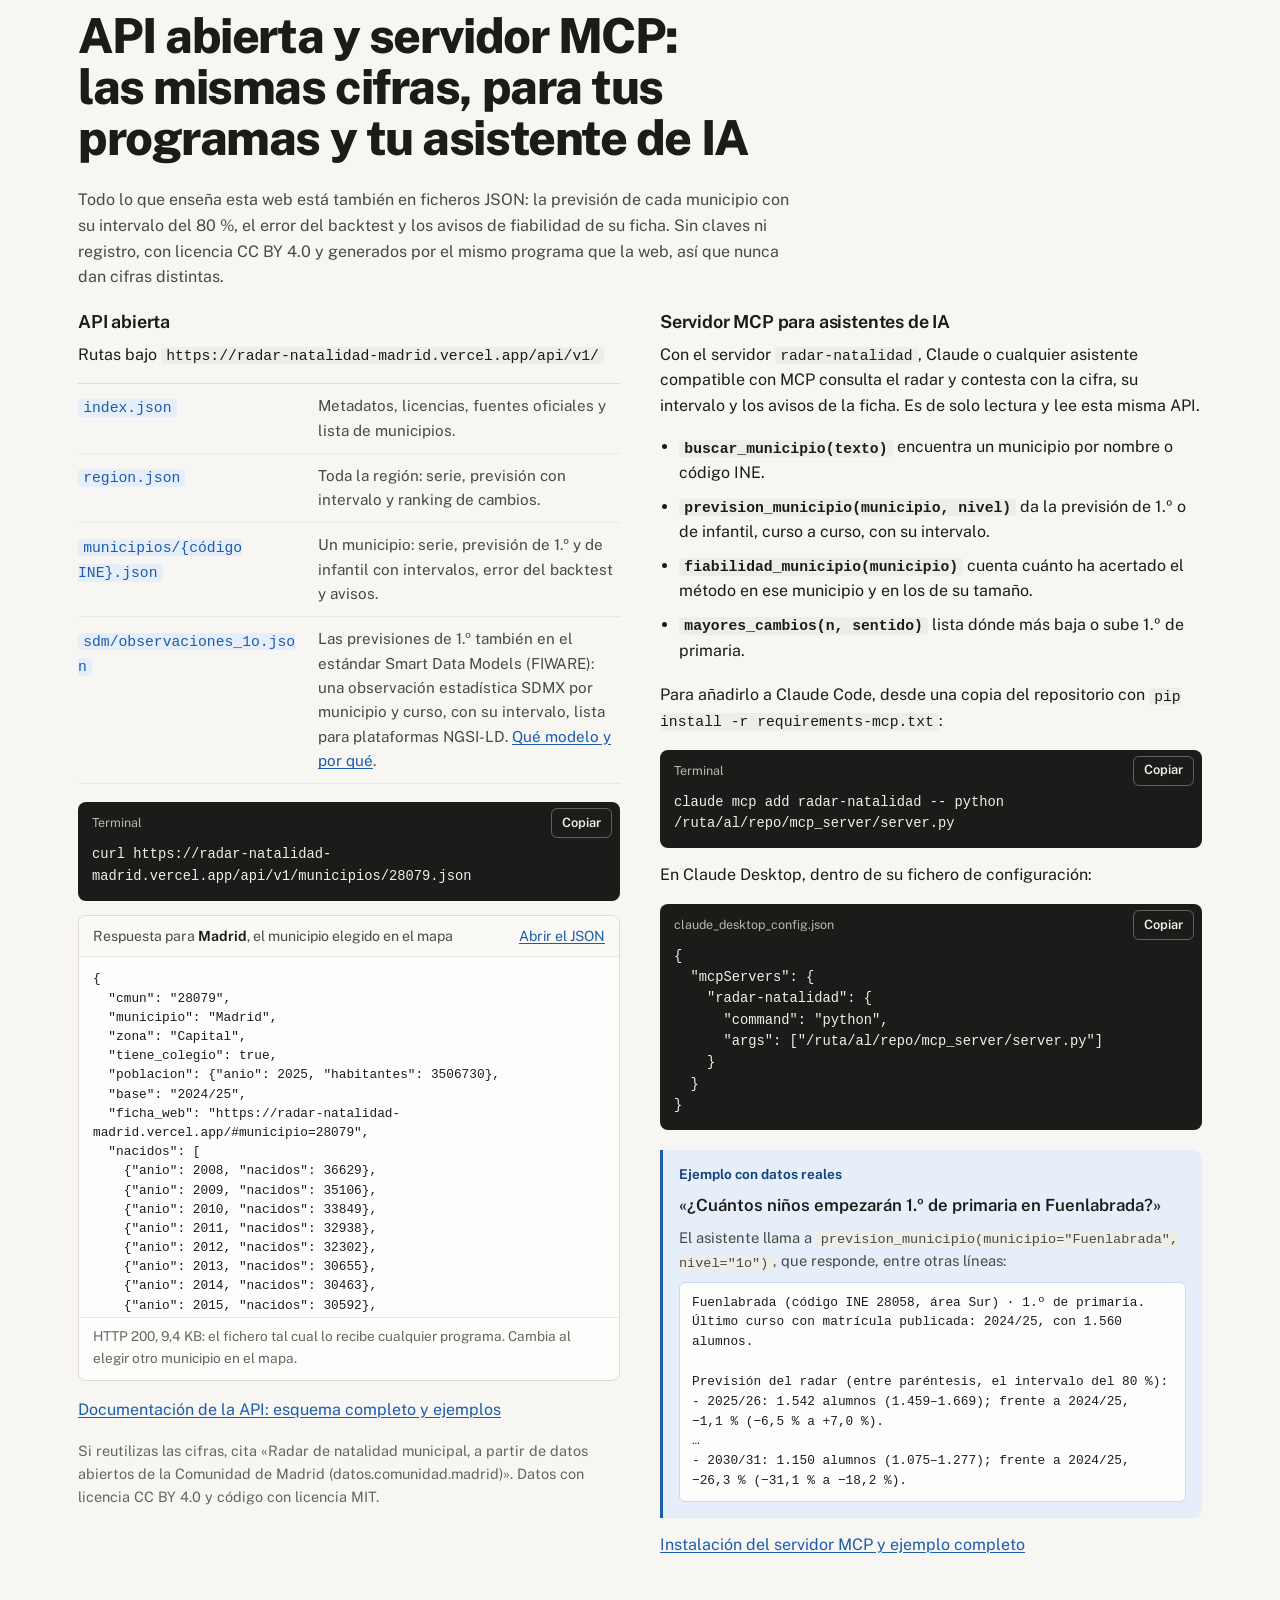
==== commit 7911a85c: "Footer and docs: project credit only; demo video end card updated" ====
--- a/web/index.html
+++ b/web/index.html
@@ -511,7 +511,7 @@
 
 <footer class="pie" id="quien">
   <div class="contenedor">
-    <p>Radar de natalidad municipal · Proyecto para DATAMAD 2026 de Antonio González Fernández. Código con licencia MIT en <a href="https://github.com/antonmareo10/datamad-radar-natalidad">github.com/antonmareo10/datamad-radar-natalidad</a>; tablas derivadas CC BY 4.0. Código escrito con un asistente de IA (Claude Code) bajo su dirección; las cifras las recalcula <code>python -m radar todo</code> y las vigilan los tests.</p>
+    <p>Radar de natalidad municipal · Proyecto para DATAMAD 2026 de Antonio González Fernández. Código con licencia MIT en <a href="https://github.com/antonmareo10/datamad-radar-natalidad">github.com/antonmareo10/datamad-radar-natalidad</a>; tablas derivadas CC BY 4.0. Las cifras las recalcula <code>python -m radar todo</code> y las vigilan los tests.</p>
   </div>
 </footer>
 
--- a/web/estilo.css
+++ b/web/estilo.css
@@ -763,3 +763,36 @@
   .heroe { grid-template-areas: ". aula" "titular aula" "sub aula" "acciones aula" ". aula"; grid-template-rows: 1fr auto auto auto 1fr; row-gap: 20px; }
   .heroe .heroe-sub { display: block; grid-area: sub; margin: 0; font-size: clamp(1rem, 1.2vw, 1.2rem); line-height: 1.45; max-width: 46ch; }
 }
+
+/* ---------------------------------------------------------------- «¿Y si…?»: simulación en la ficha. Contorno discontinuo y tinta neutra: no es la previsión */
+.simula { margin: 18px 0 6px; padding: 14px 14px 12px; border: 1.5px dashed #8a877e; border-radius: 10px; background: #faf9f6; }
+.ficha .simula h4 { margin: 0 0 6px; font-size: 1.05rem; }
+.ficha .simula-aviso { margin: 0 0 12px; font-size: 0.88rem; color: var(--tinta-2); max-width: none; }
+.simula-mando { display: grid; grid-template-columns: minmax(0, 1fr) auto; gap: 2px 12px; align-items: center; }
+.simula-mando label { grid-column: 1 / -1; font-size: 0.82rem; font-weight: 600; color: var(--tinta-2); }
+.simula-mando input { width: 100%; min-height: 32px; margin: 0; accent-color: var(--tinta); cursor: pointer; }
+.simula-mando output { min-width: 9.5em; text-align: right; font-weight: 750; font-variant-numeric: tabular-nums; }
+.simula-cuerpo { display: grid; grid-template-columns: minmax(0, 1fr); gap: 10px 18px; margin-top: 10px; align-items: start; }
+@media (min-width: 520px) { .simula-cuerpo { grid-template-columns: 170px minmax(0, 1fr); } }
+.simula-fig { margin: 0; max-width: 190px; }
+.simula-sillas { width: 100%; height: auto; }
+.simula-sillas .nino { fill: #1f3c34; }
+.simula-sillas .respaldo, .simula-sillas .asiento { fill: #9fb1aa; }
+.simula-sillas .patas { fill: none; stroke: #9fb1aa; stroke-width: 3.2; stroke-linecap: round; }
+.simula-sillas .vacia .nino { display: none; }
+.simula-sillas .vacia .respaldo, .simula-sillas .vacia .asiento { fill: #ff8f7a; }
+.simula-sillas .vacia .patas { stroke: #ff8f7a; }
+.simula-sillas .hueco { fill: none; stroke: #c2453b; stroke-width: 1.6; stroke-dasharray: 3 3.2; }
+.simula-sillas .nueva .respaldo, .simula-sillas .nueva .asiento { fill: #86b6ef; }
+.simula-sillas .nueva .patas { stroke: #86b6ef; }
+.simula-sillas .fantasma { opacity: 0.22; }
+.simula-sillas .anillo { fill: none; stroke: #4a4945; stroke-width: 1.5; stroke-dasharray: 4 3; }
+.simula-fig figcaption { display: flex; flex-wrap: wrap; gap: 2px 12px; margin-top: 6px; font-size: 0.76rem; color: var(--tinta-3); }
+.simula-fig figcaption span { display: inline-flex; align-items: center; gap: 5px; }
+.simula-fig figcaption span::before { content: ""; width: 9px; height: 9px; border-radius: 2px; background: #ff8f7a; flex: none; }
+.simula-fig figcaption .simula-ley-nueva::before { background: #86b6ef; }
+.simula-fig figcaption .simula-ley-cambia::before { background: none; border: 1.5px dashed #4a4945; }
+.ficha .simula-res { margin: 0; font-size: 0.95rem; line-height: 1.5; color: var(--tinta-2); max-width: none; min-height: 7.5em; }
+.simula-res strong { color: var(--tinta); font-weight: 750; }
+html.demo .simula-res { font-size: 0.9rem; }
+@media (max-width: 519px) { .simula-mando { grid-template-columns: minmax(0, 1fr); } .simula-mando output { min-width: 0; text-align: left; } }
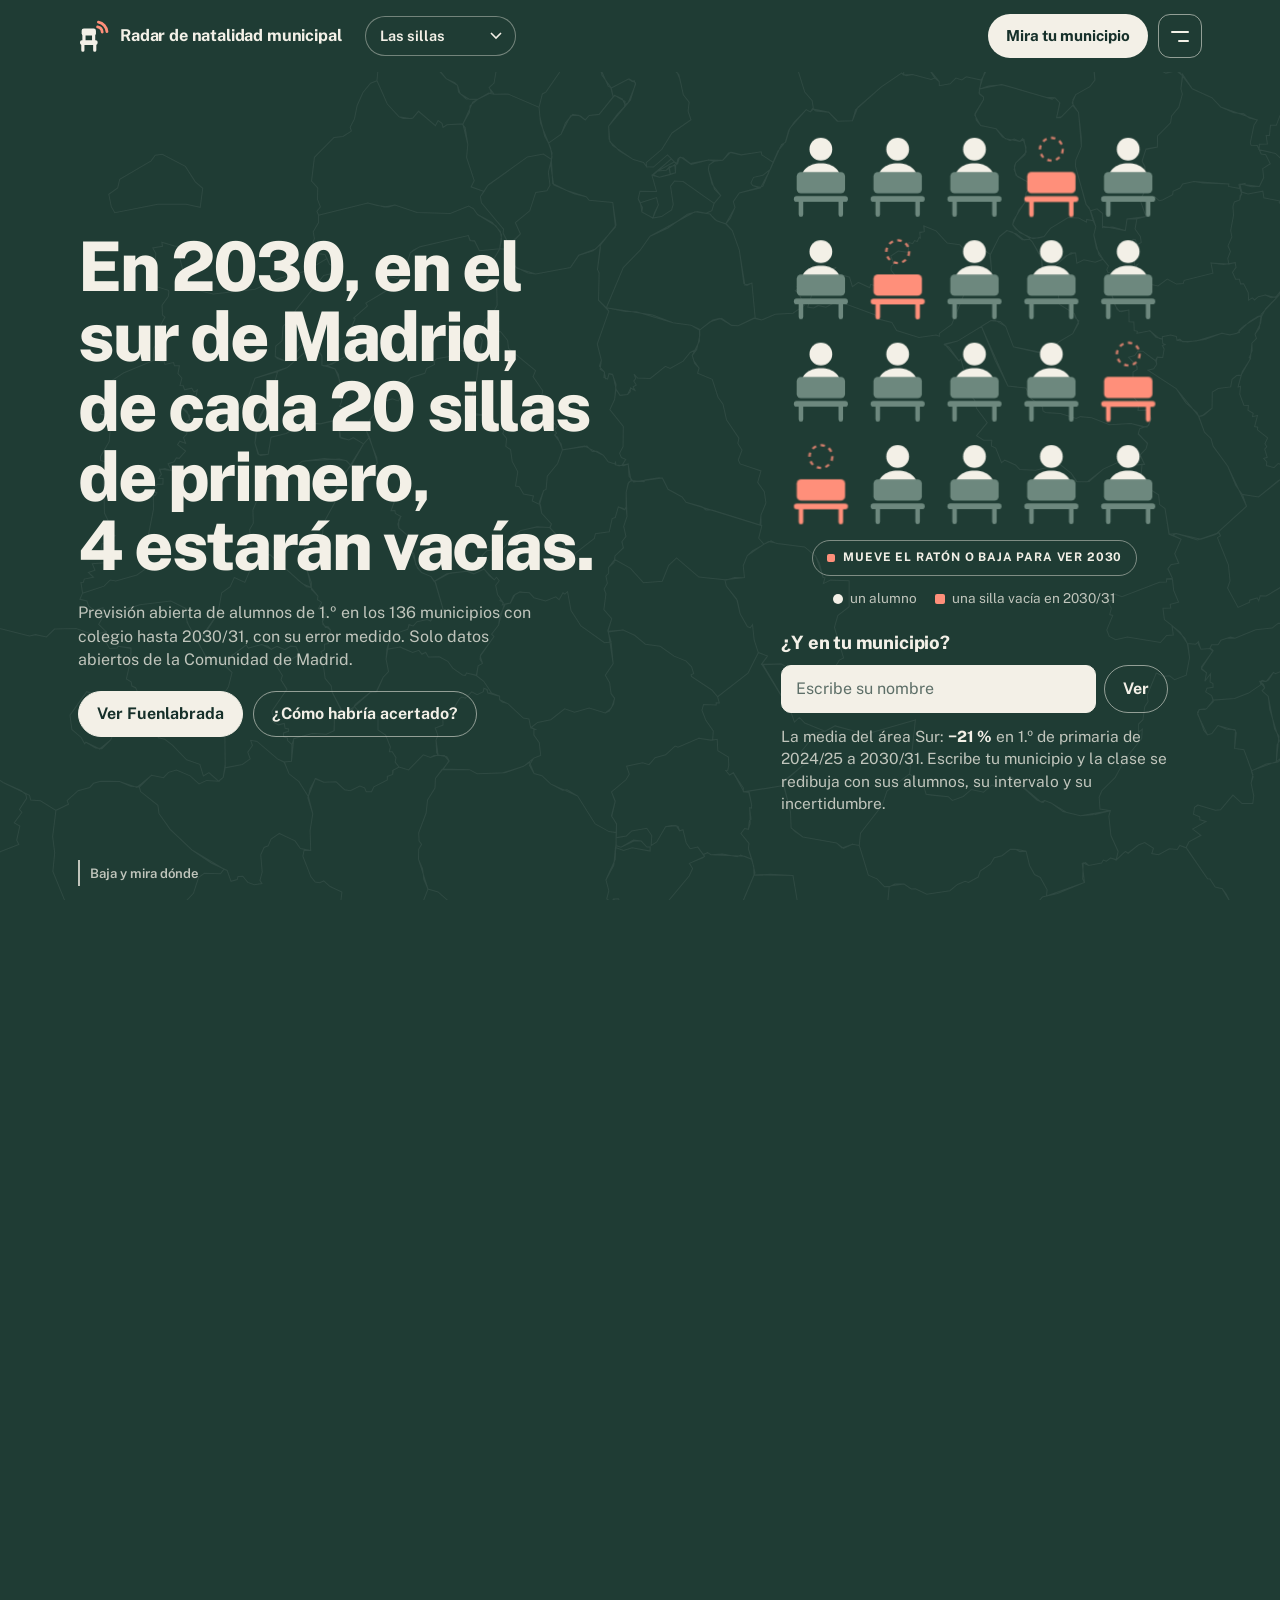
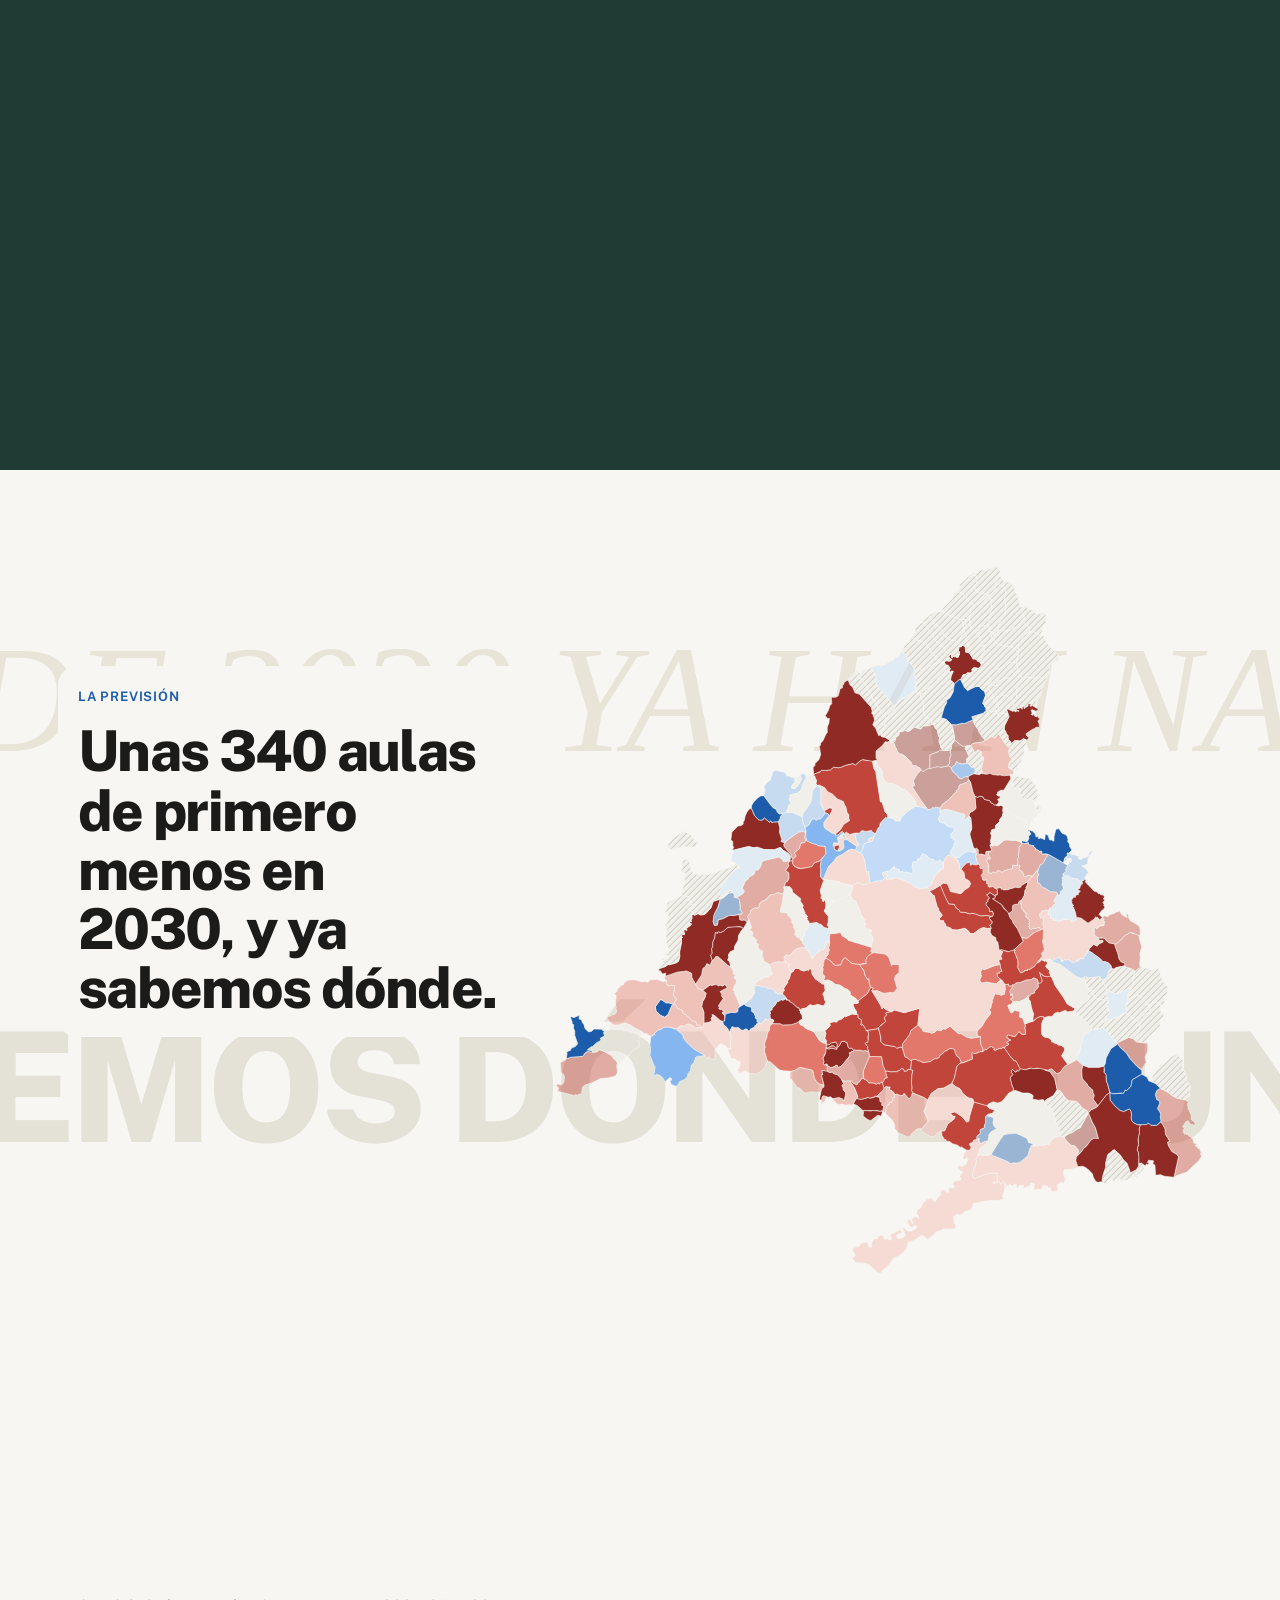
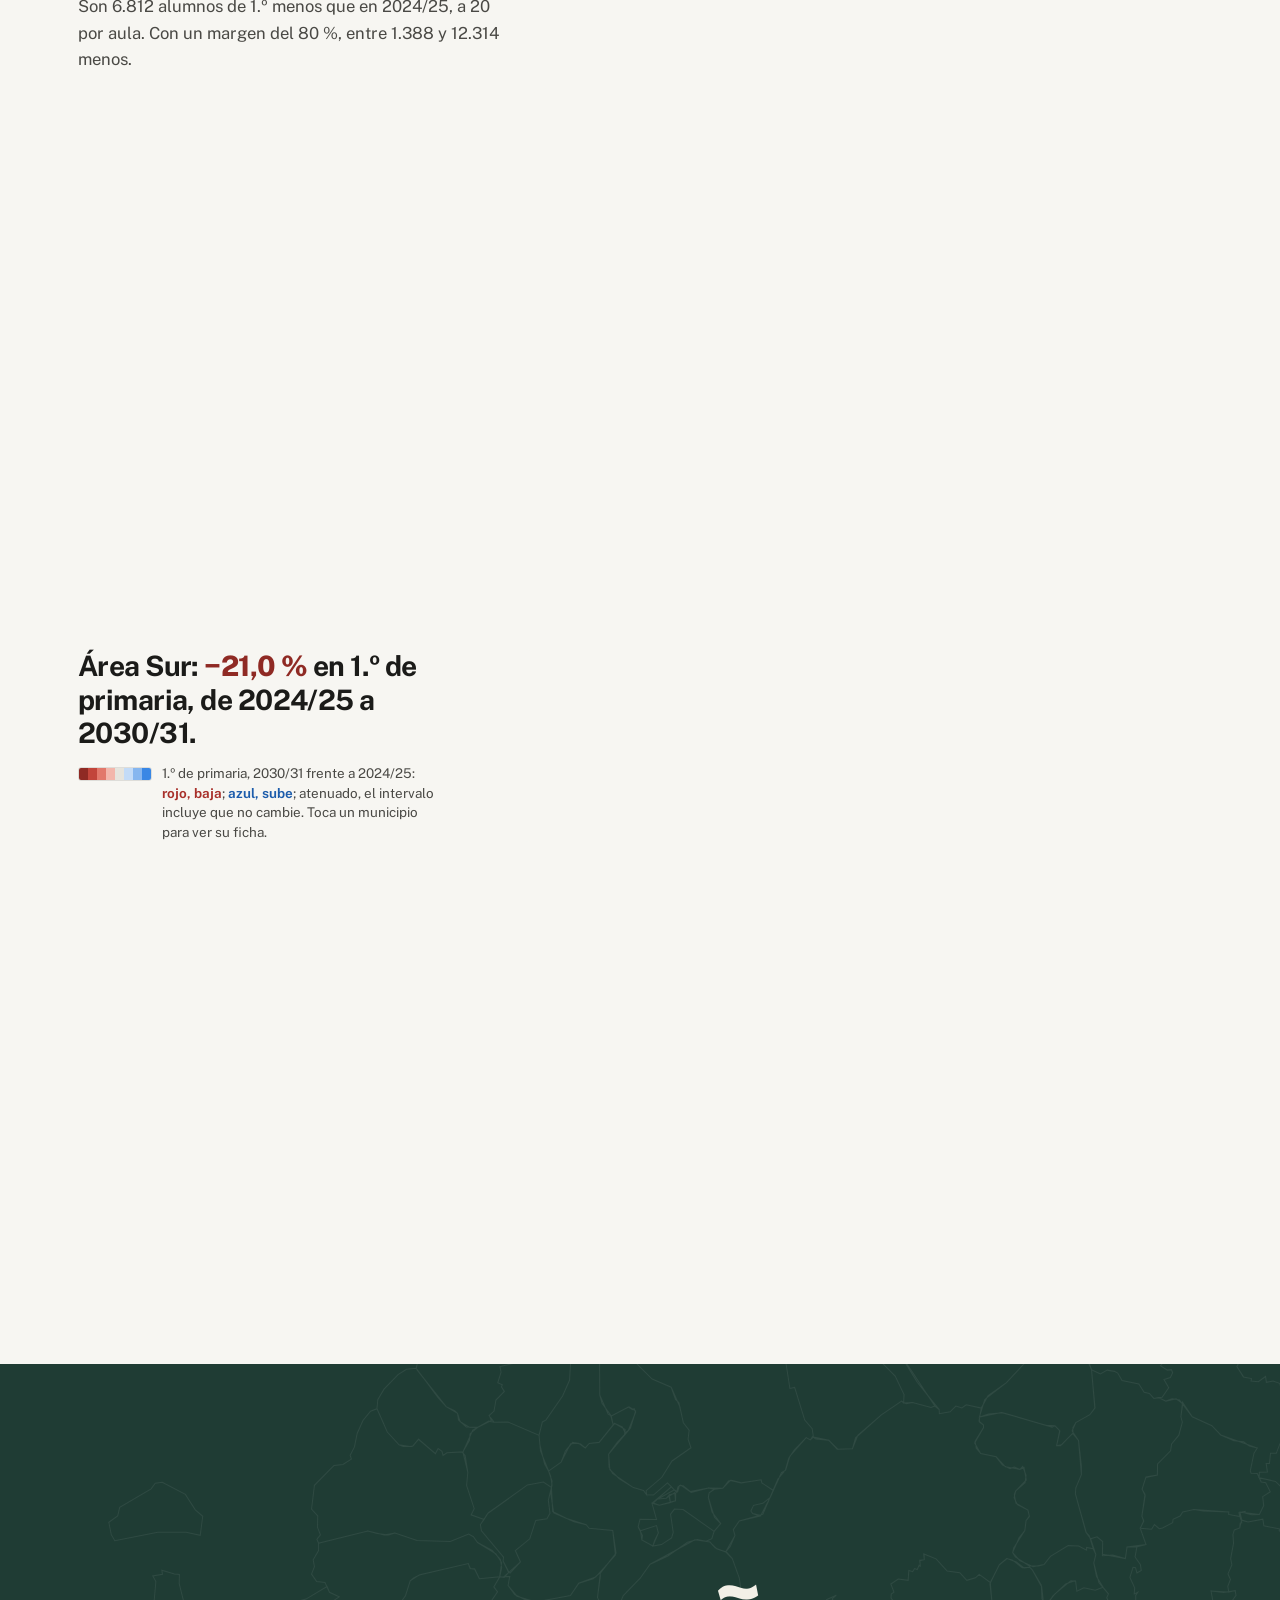
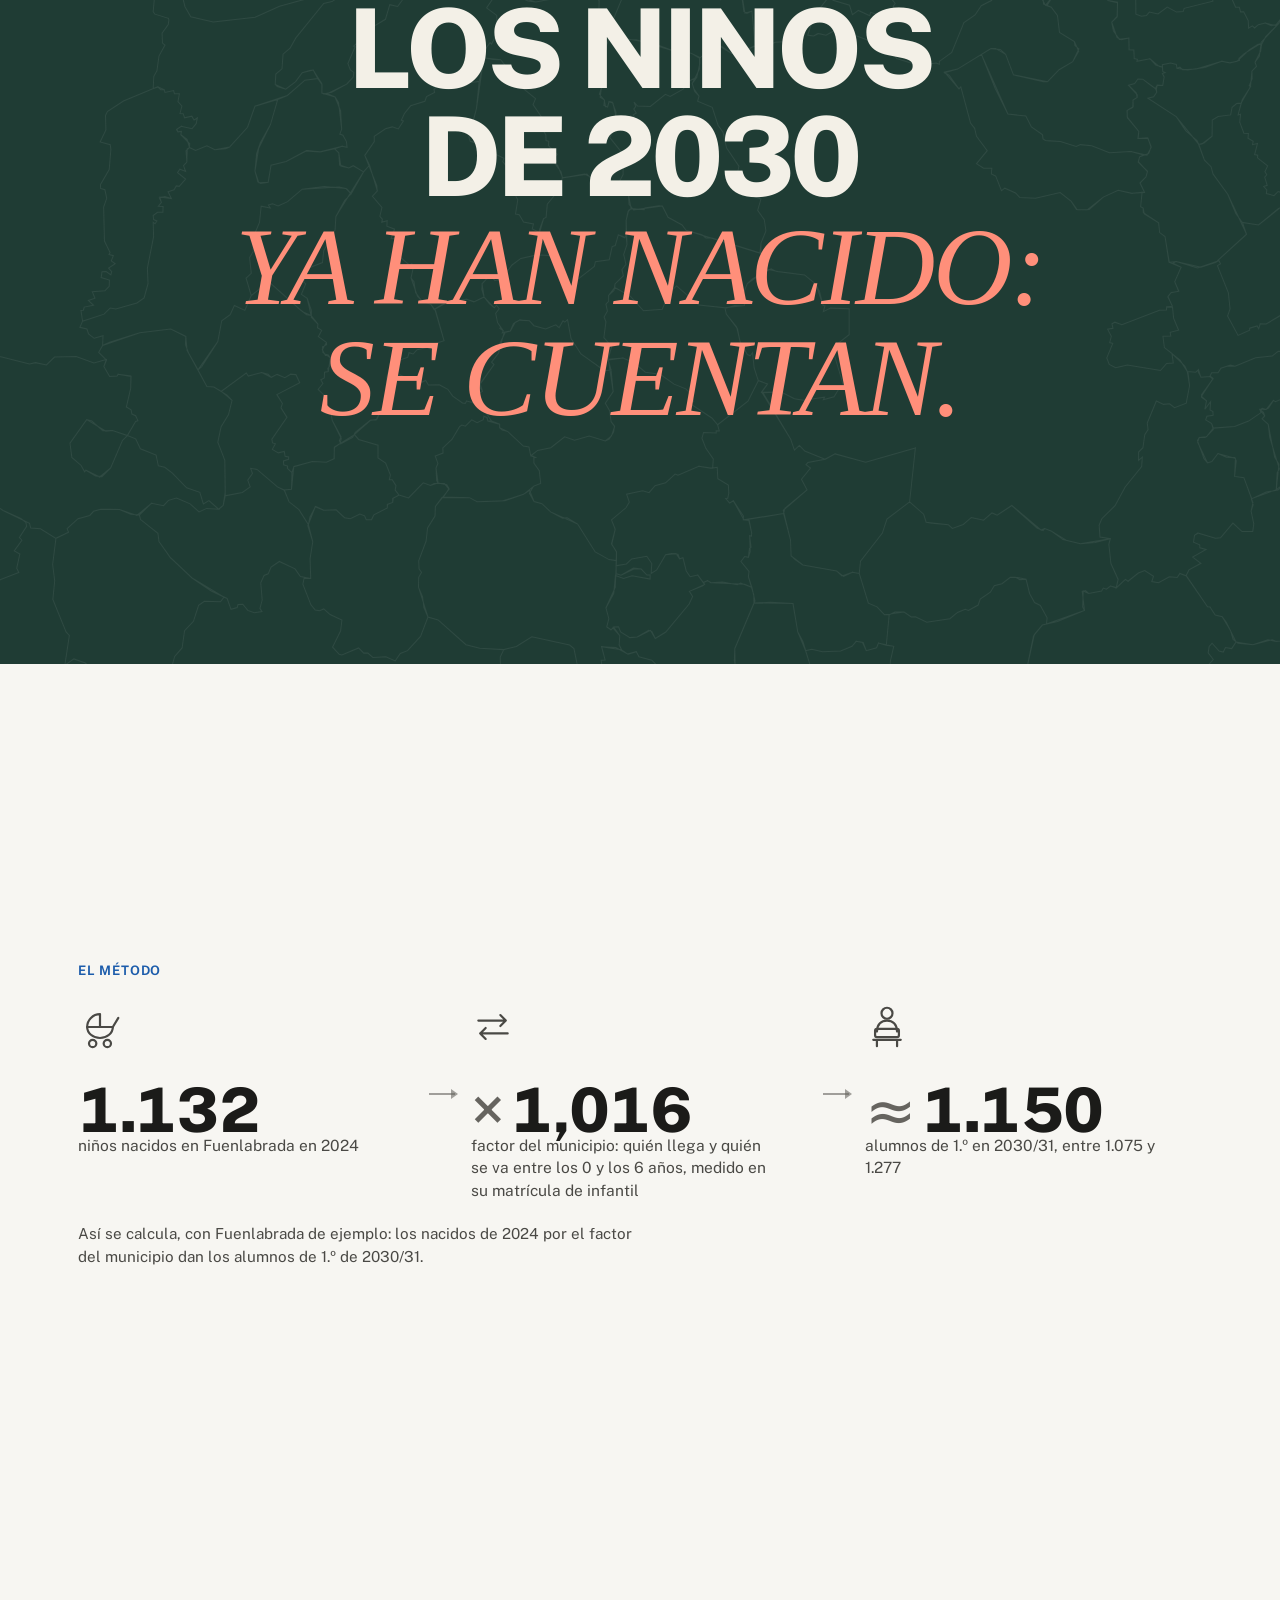
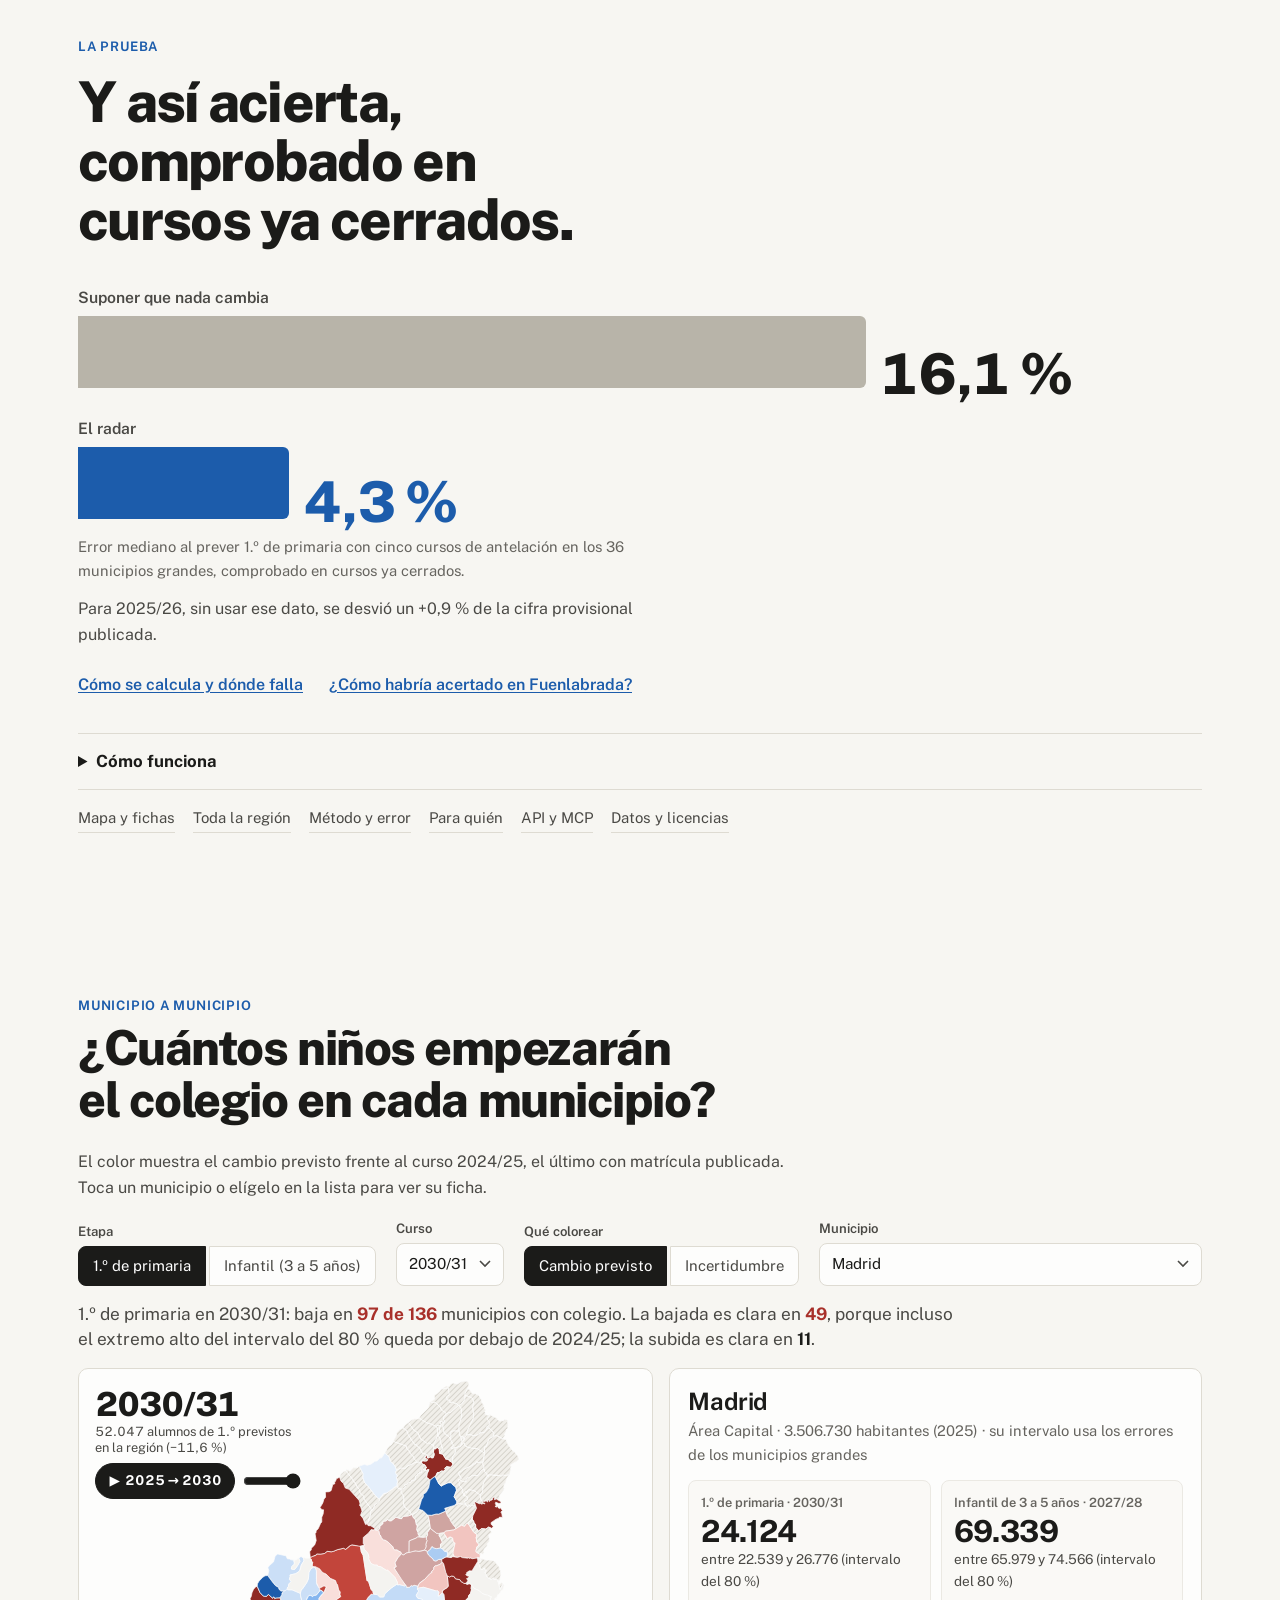
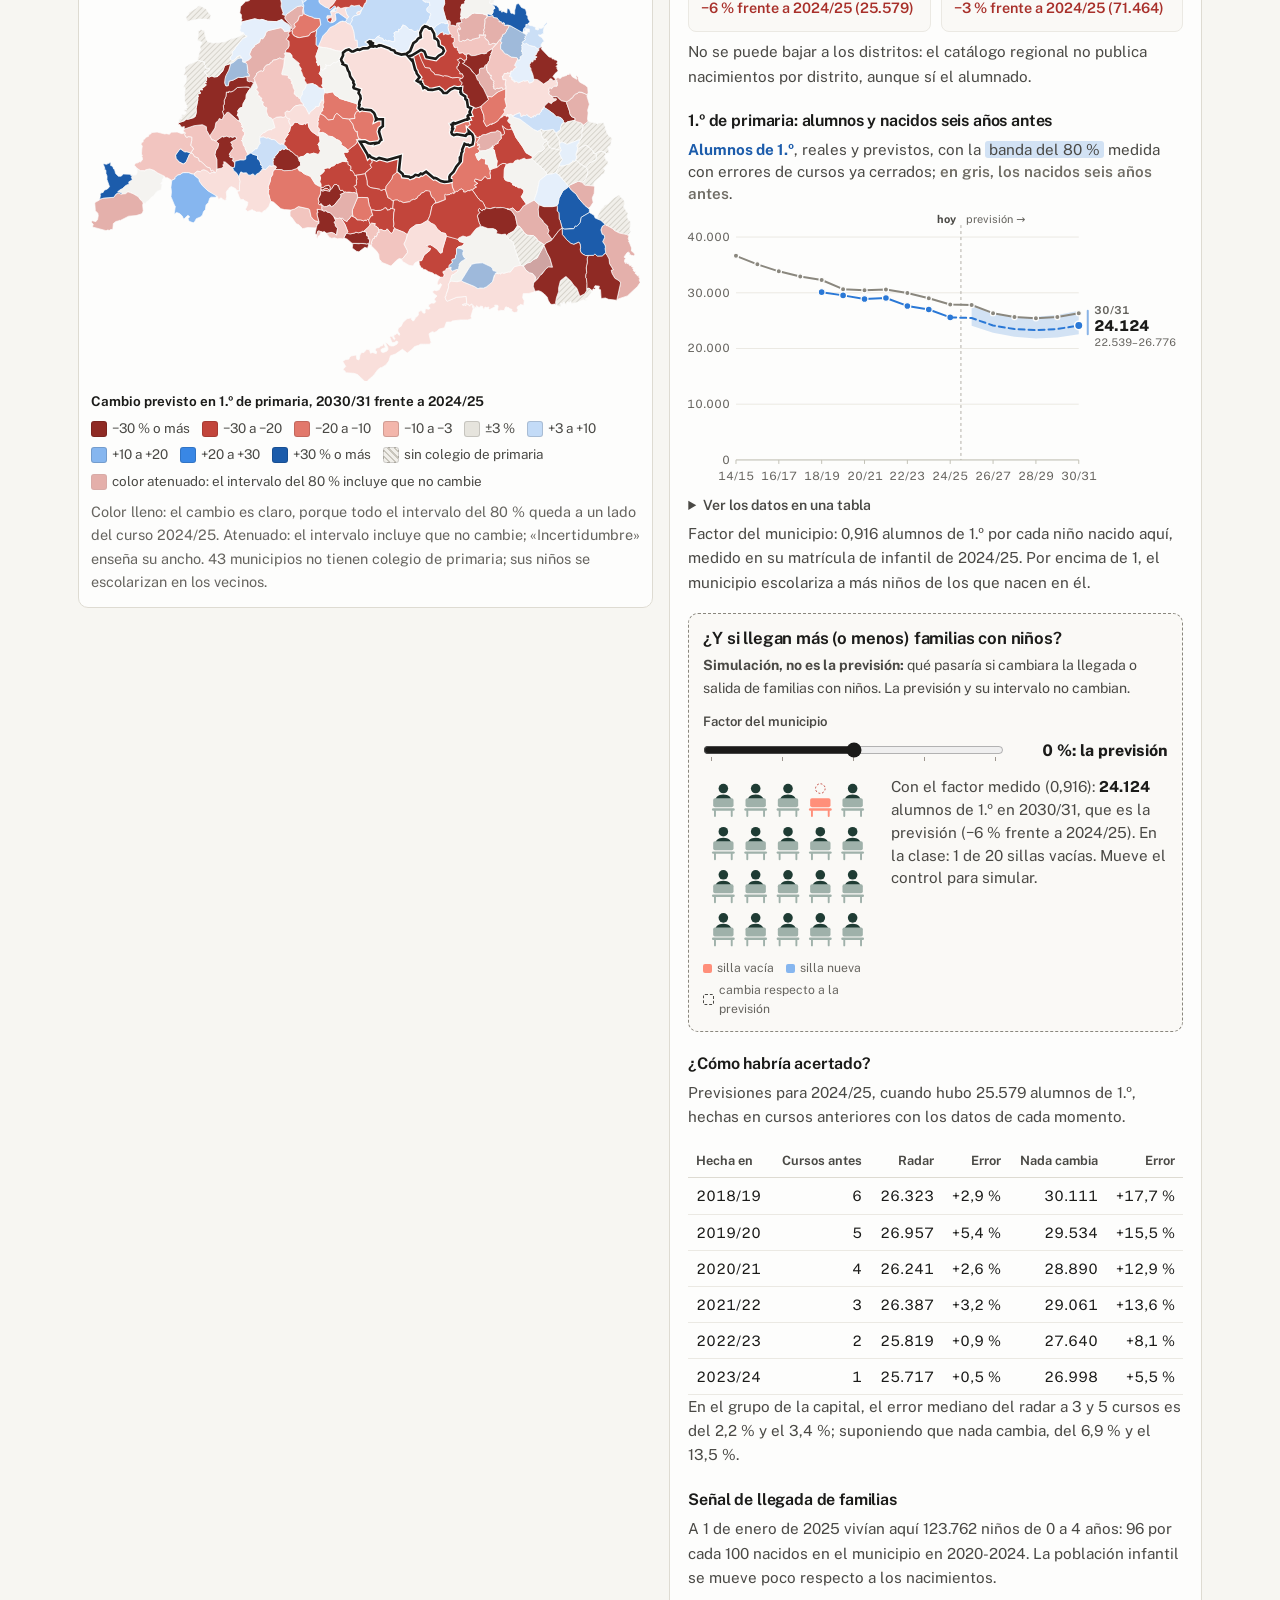
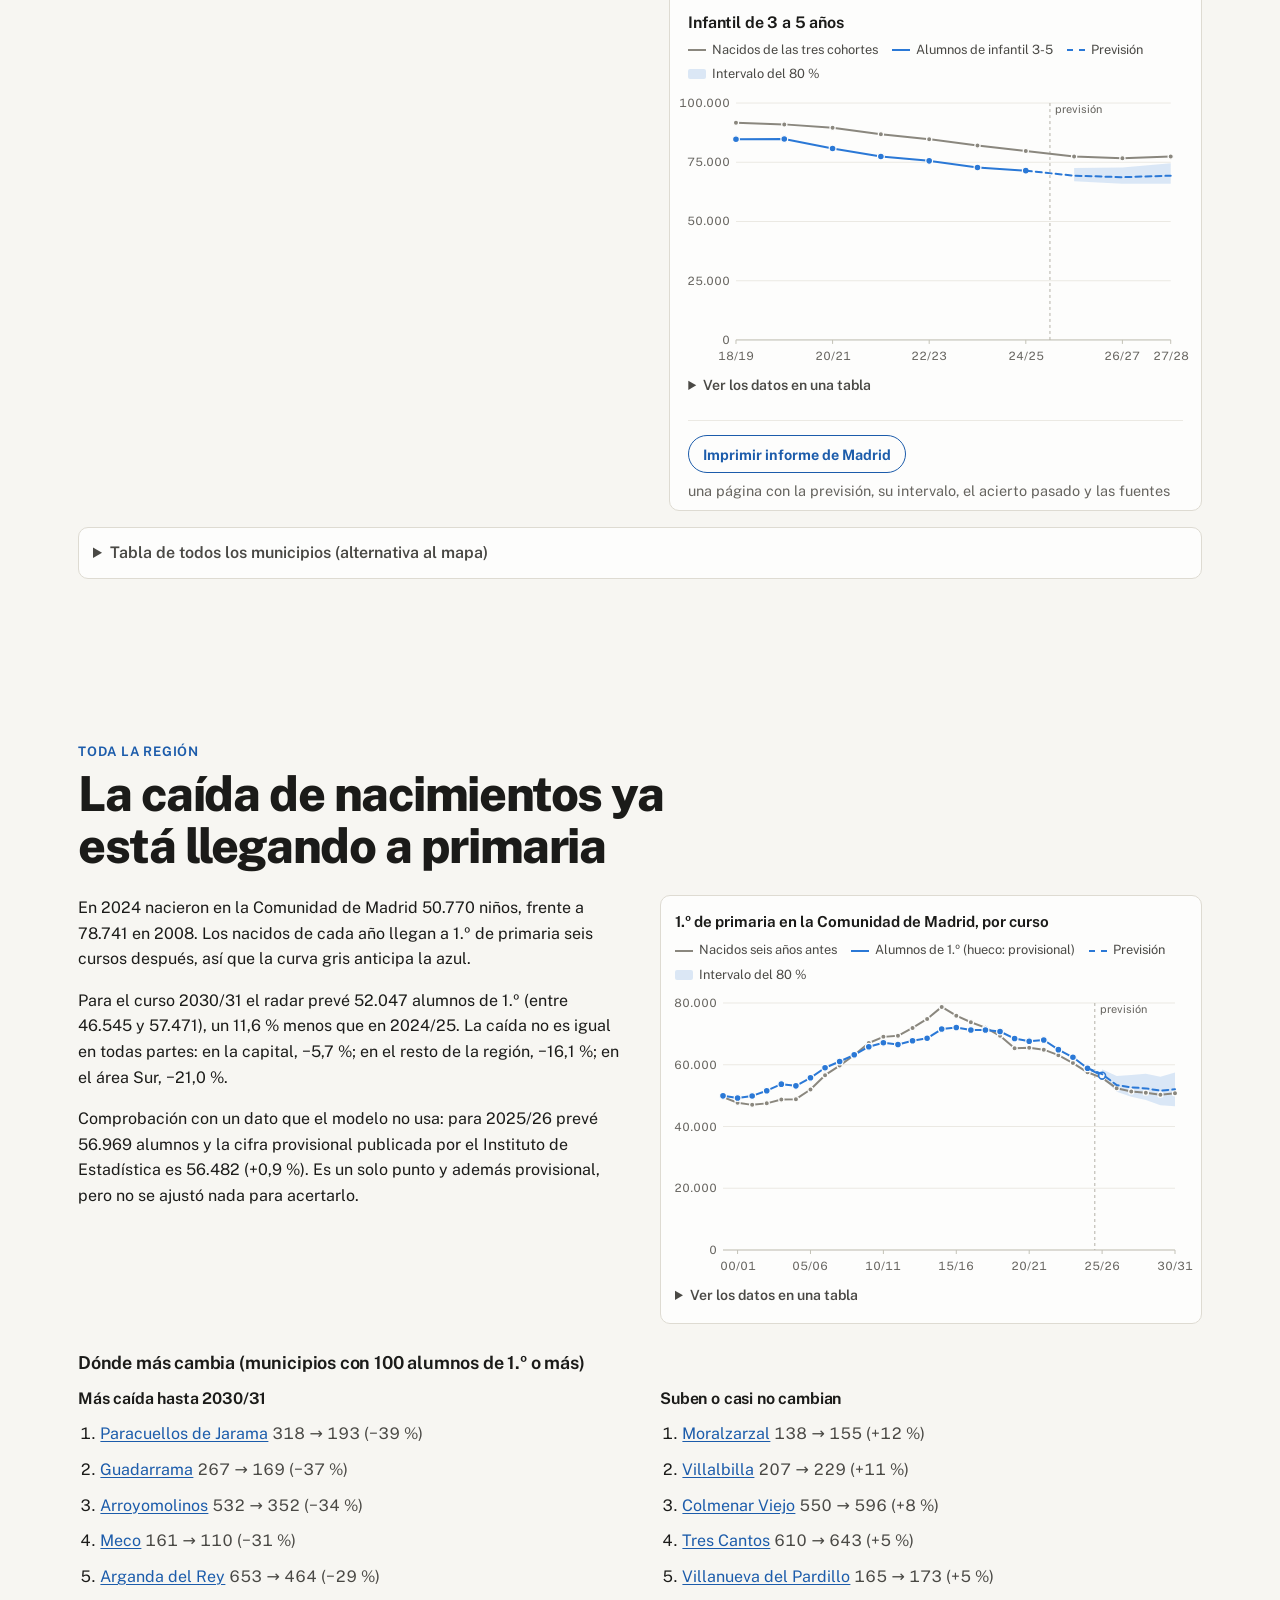
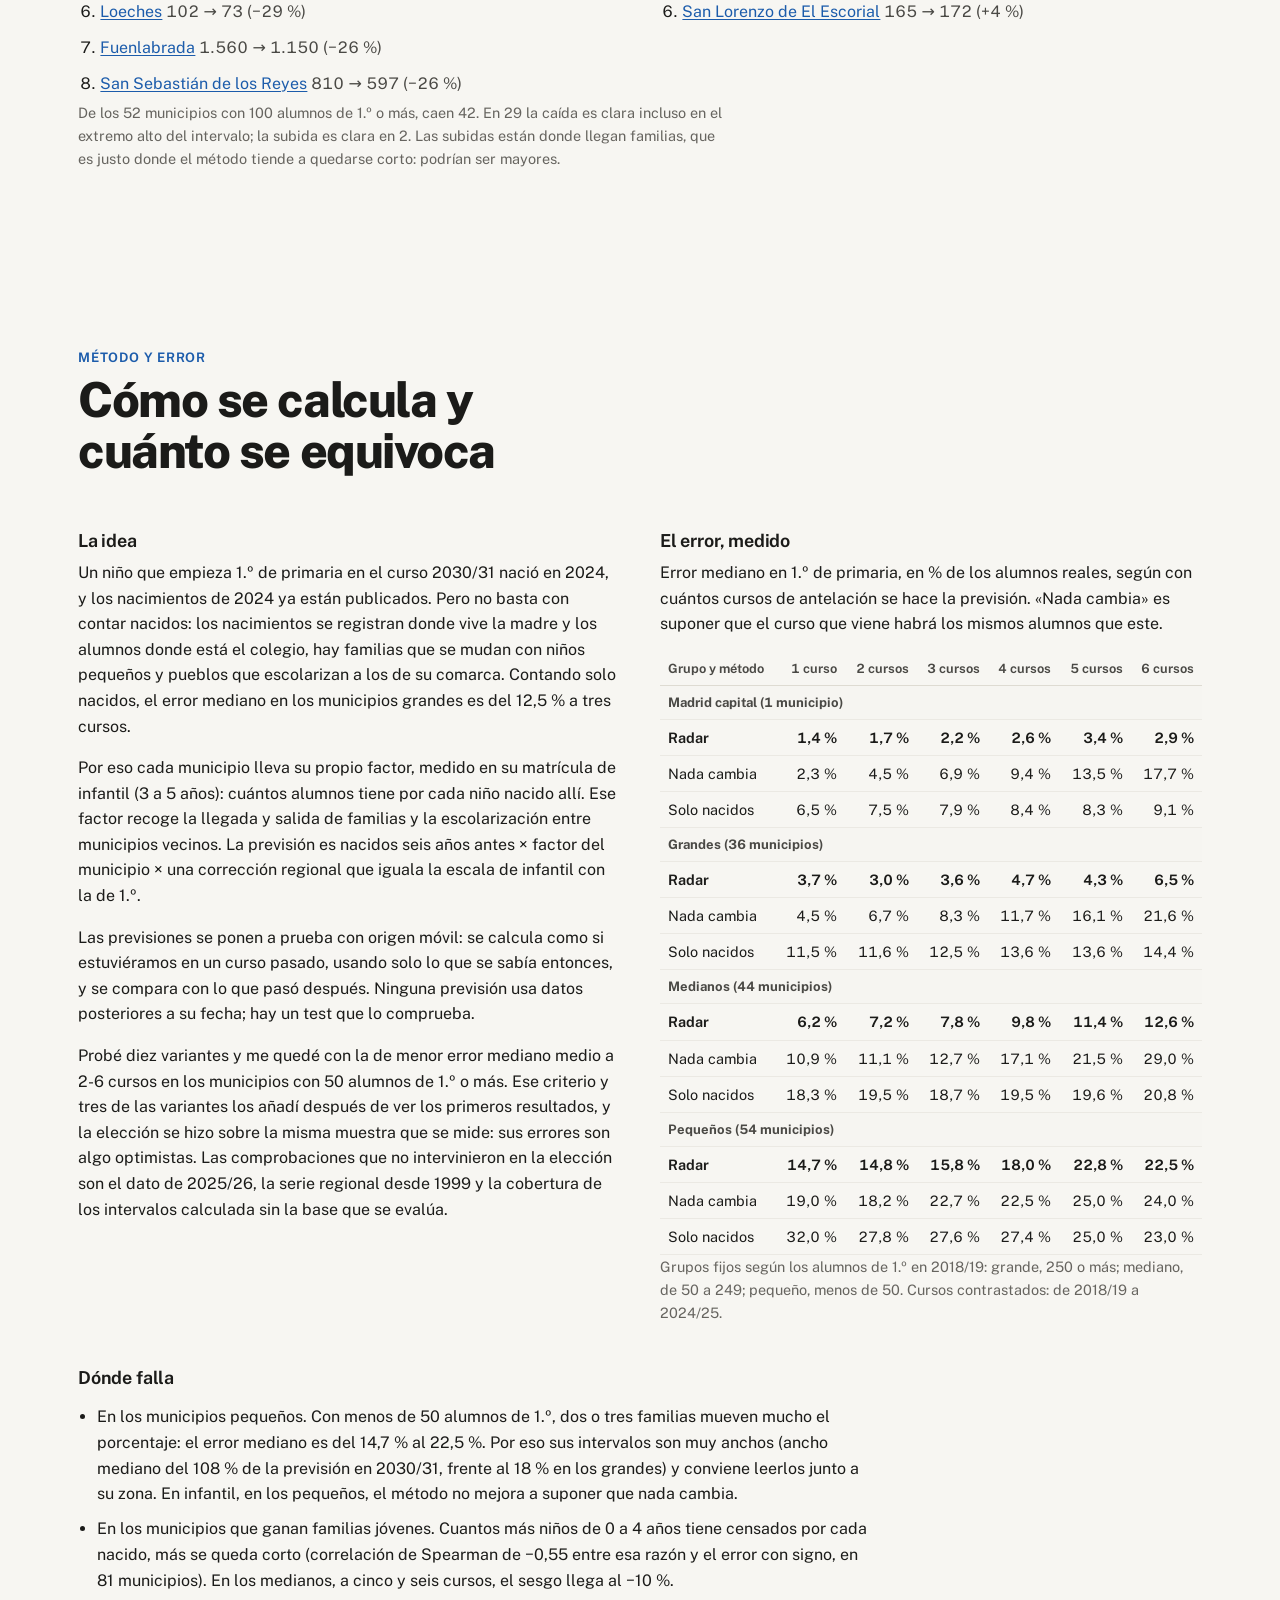
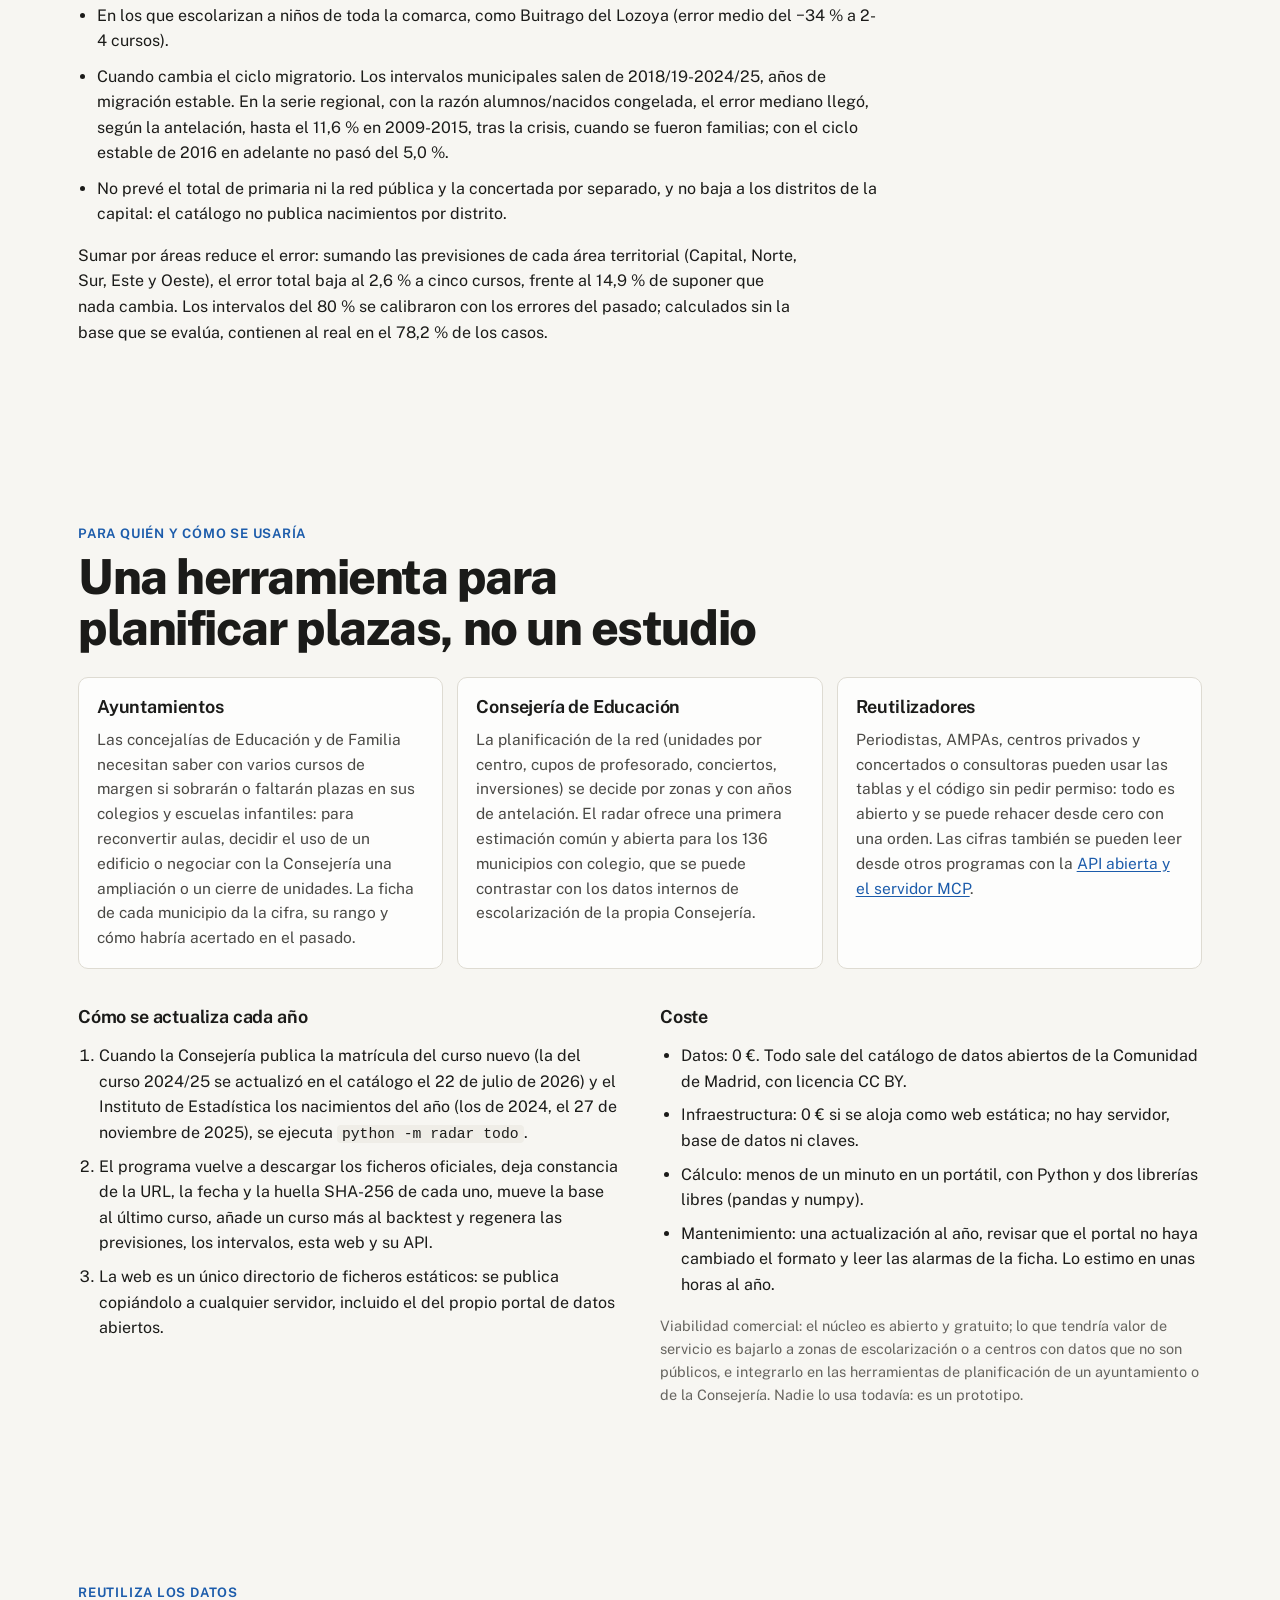
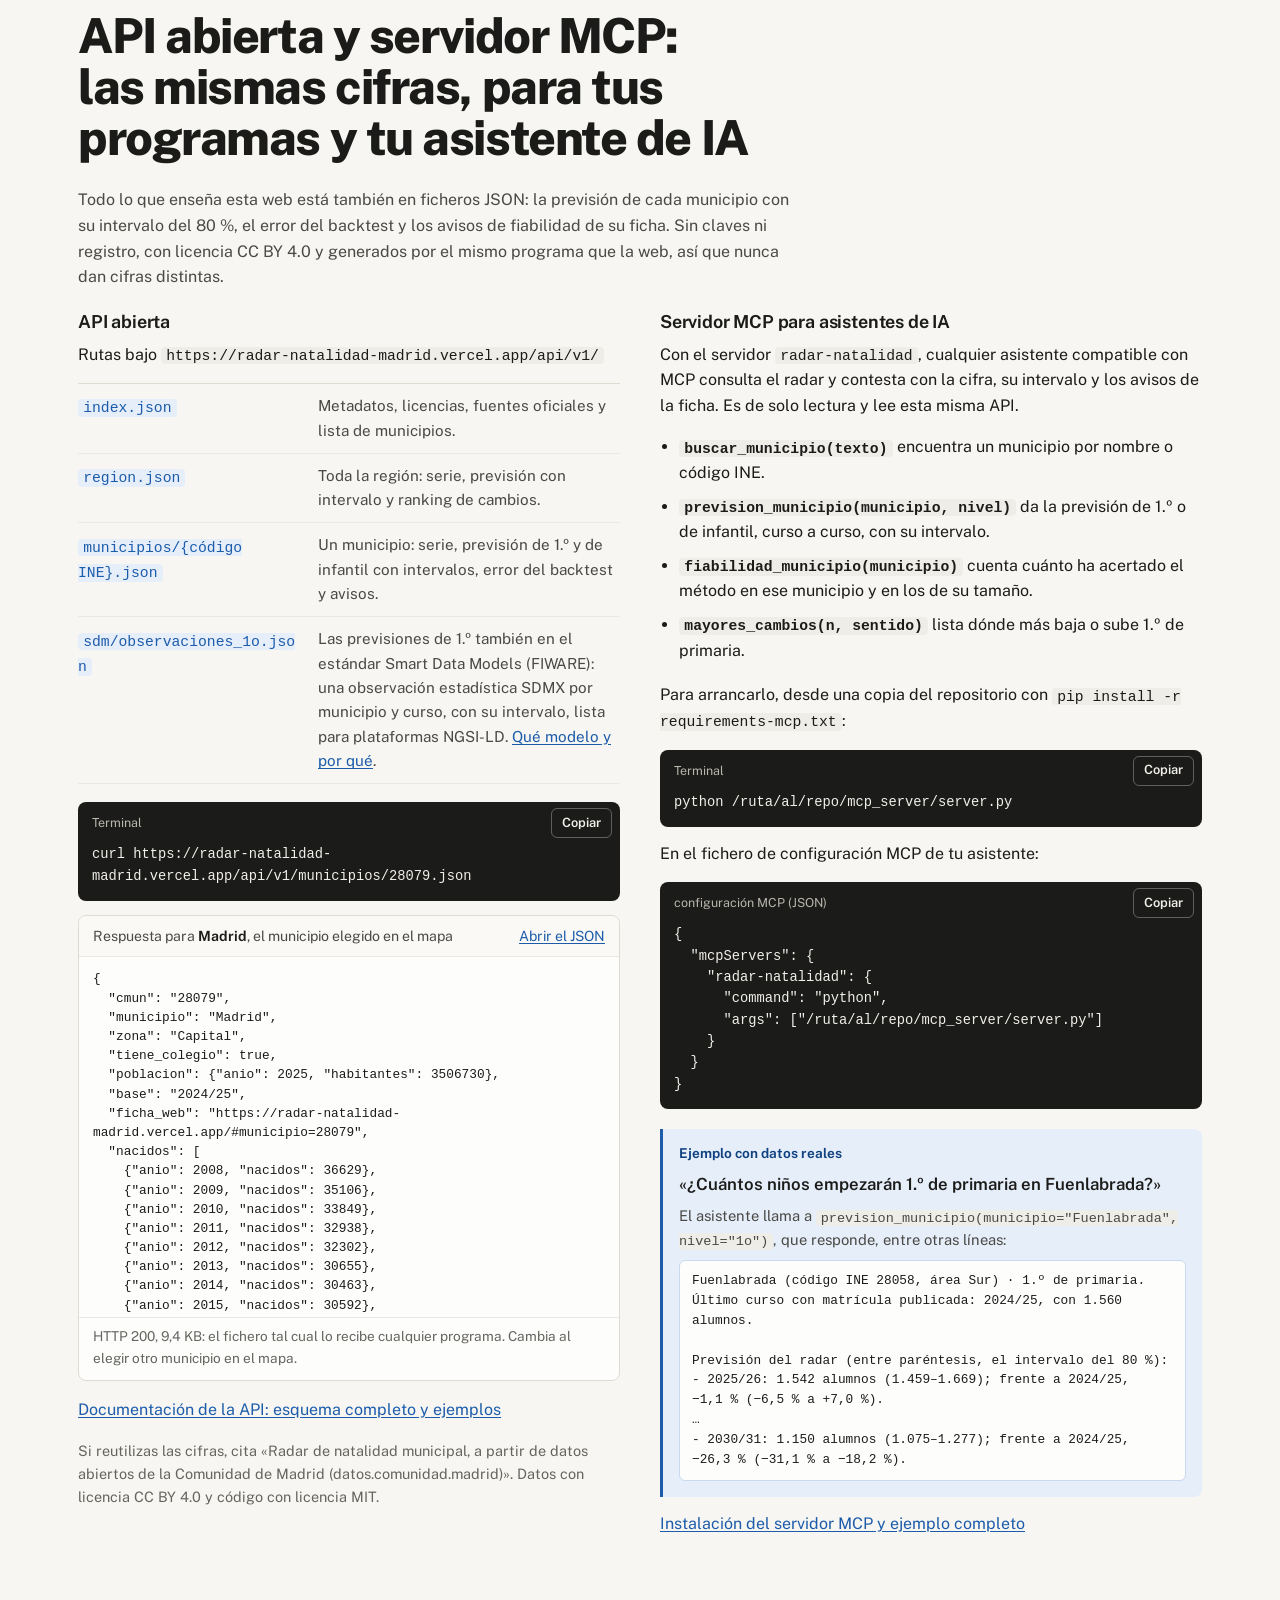
==== commit 52aac256: "Docs: generic MCP client instructions; demo video updated" ====
--- a/web/index.html
+++ b/web/index.html
@@ -456,21 +456,21 @@
         </div>
         <div>
           <h3>Servidor MCP para asistentes de IA</h3>
-          <p>Con el servidor <code>radar-natalidad</code>, Claude o cualquier asistente compatible con MCP consulta el radar y contesta con la cifra, su intervalo y los avisos de la ficha. Es de solo lectura y lee esta misma API.</p>
+          <p>Con el servidor <code>radar-natalidad</code>, cualquier asistente compatible con MCP consulta el radar y contesta con la cifra, su intervalo y los avisos de la ficha. Es de solo lectura y lee esta misma API.</p>
           <ul class="herramientas">
             <li><code>buscar_municipio(texto)</code> encuentra un municipio por nombre o código INE.</li>
             <li><code>prevision_municipio(municipio, nivel)</code> da la previsión de 1.º o de infantil, curso a curso, con su intervalo.</li>
             <li><code>fiabilidad_municipio(municipio)</code> cuenta cuánto ha acertado el método en ese municipio y en los de su tamaño.</li>
             <li><code>mayores_cambios(n, sentido)</code> lista dónde más baja o sube 1.º de primaria.</li>
           </ul>
-          <p>Para añadirlo a Claude Code, desde una copia del repositorio con <code>pip install -r requirements-mcp.txt</code>:</p>
+          <p>Para arrancarlo, desde una copia del repositorio con <code>pip install -r requirements-mcp.txt</code>:</p>
           <div class="codigo">
-            <div class="codigo-cab"><span>Terminal</span><button type="button" class="copiar" data-copia="cod-claude">Copiar</button></div>
-            <pre><code id="cod-claude">claude mcp add radar-natalidad -- python /ruta/al/repo/mcp_server/server.py</code></pre>
+            <div class="codigo-cab"><span>Terminal</span><button type="button" class="copiar" data-copia="cod-mcp">Copiar</button></div>
+            <pre><code id="cod-mcp">python /ruta/al/repo/mcp_server/server.py</code></pre>
           </div>
-          <p>En Claude Desktop, dentro de su fichero de configuración:</p>
+          <p>En el fichero de configuración MCP de tu asistente:</p>
           <div class="codigo">
-            <div class="codigo-cab"><span>claude_desktop_config.json</span><button type="button" class="copiar" data-copia="cod-desktop">Copiar</button></div>
+            <div class="codigo-cab"><span>configuración MCP (JSON)</span><button type="button" class="copiar" data-copia="cod-desktop">Copiar</button></div>
             <pre><code id="cod-desktop">{
   "mcpServers": {
     "radar-natalidad": {
